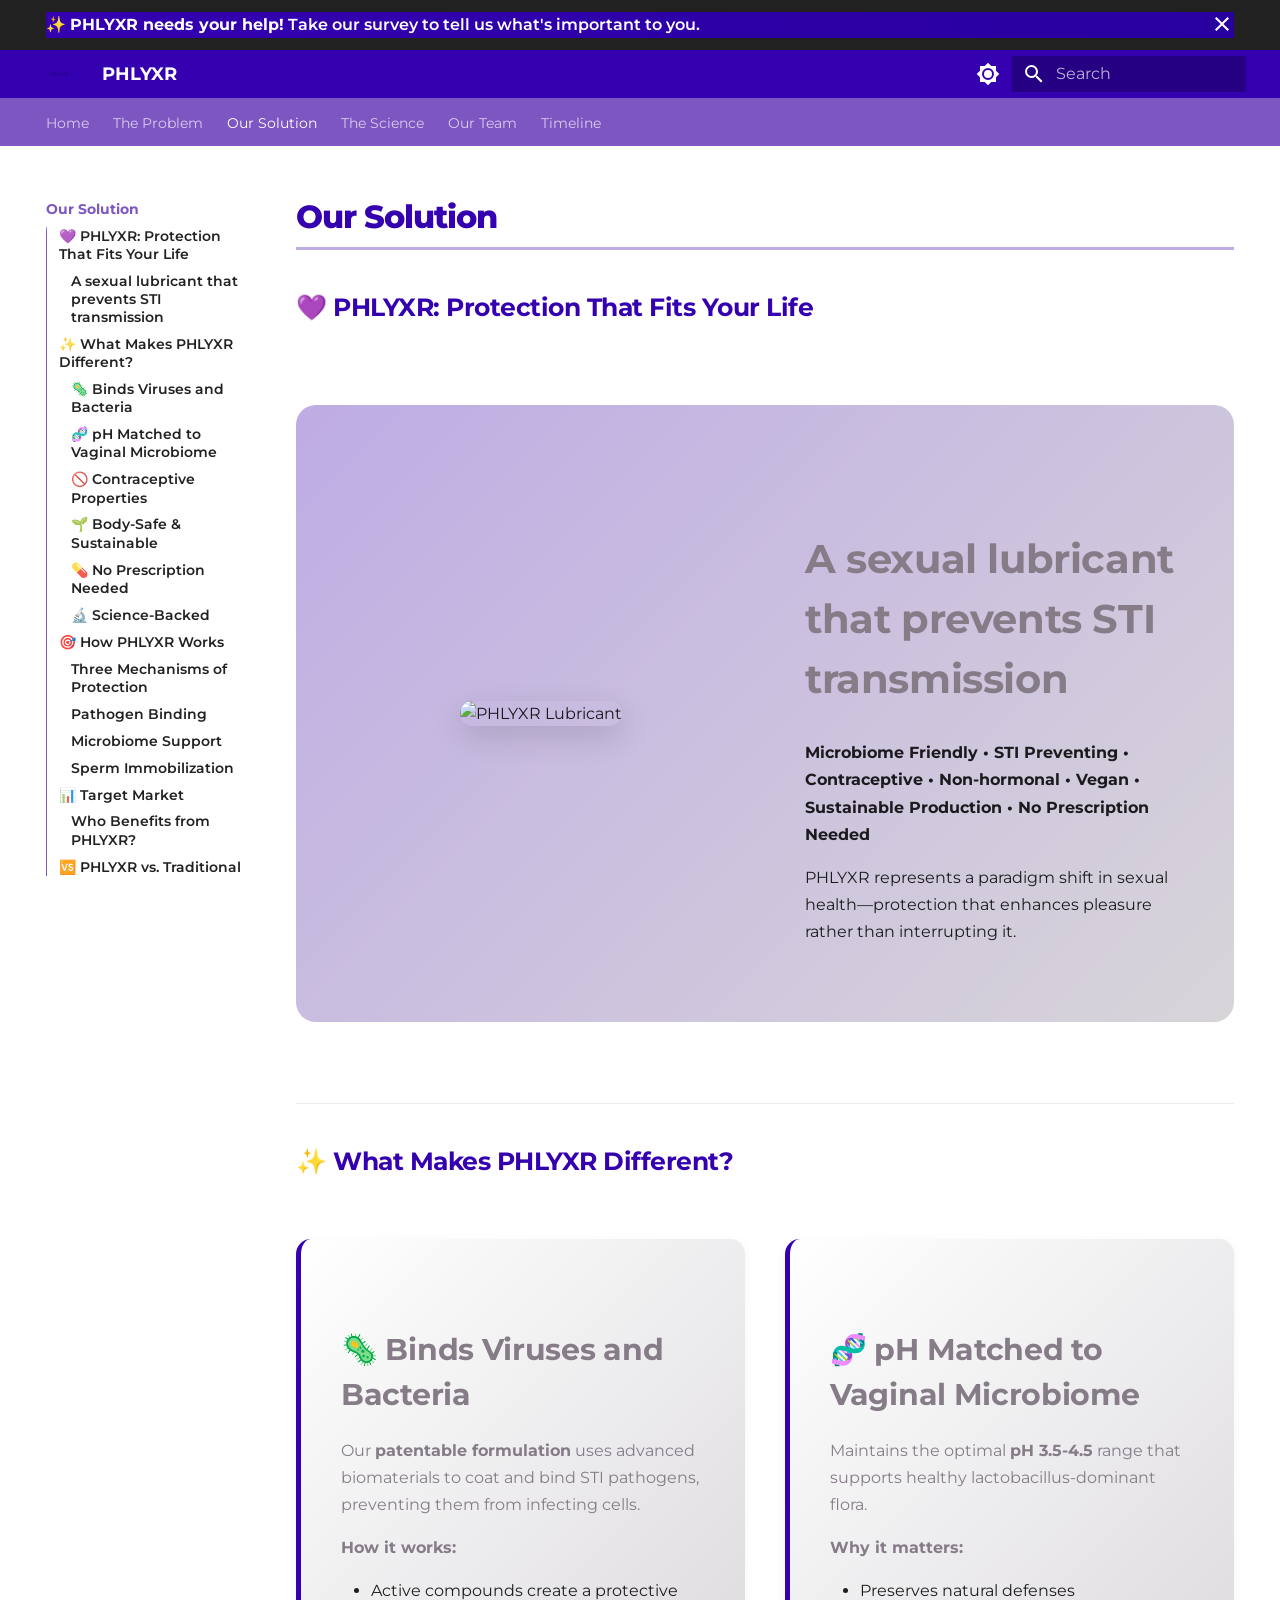
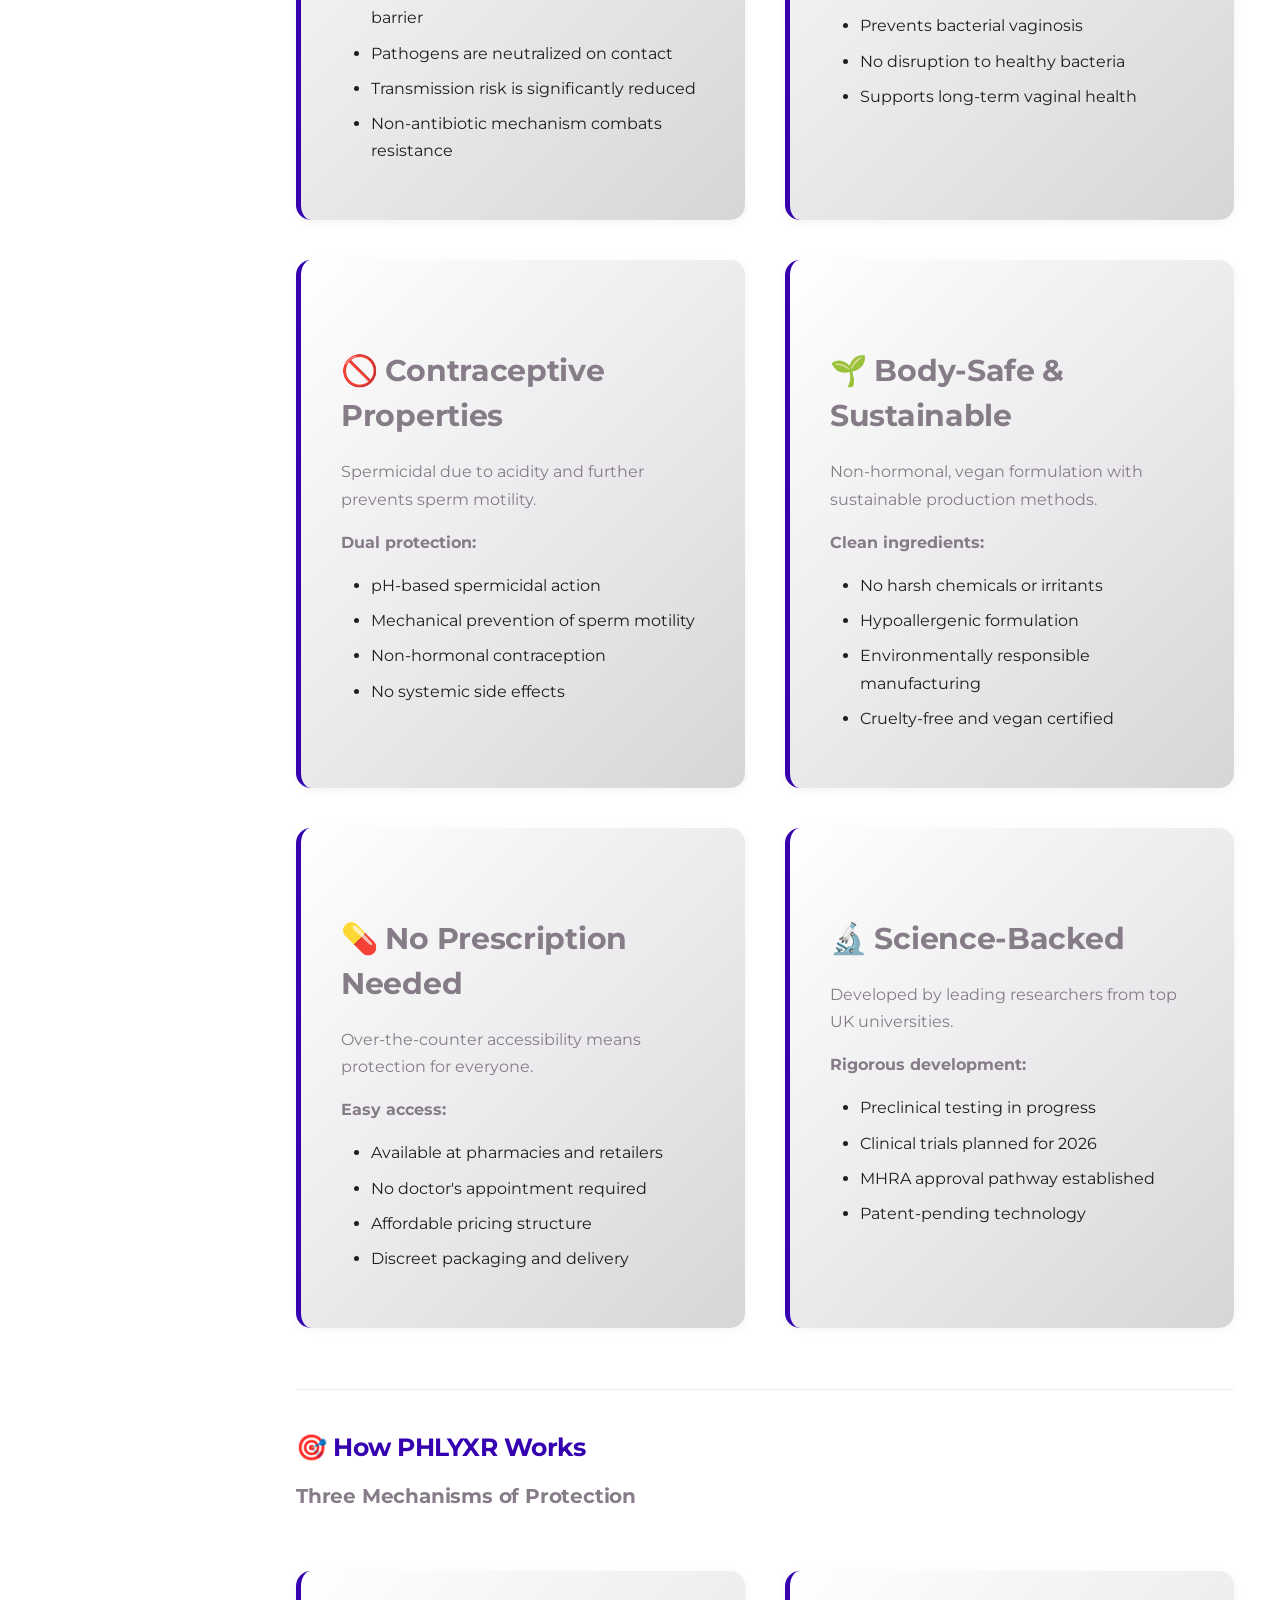
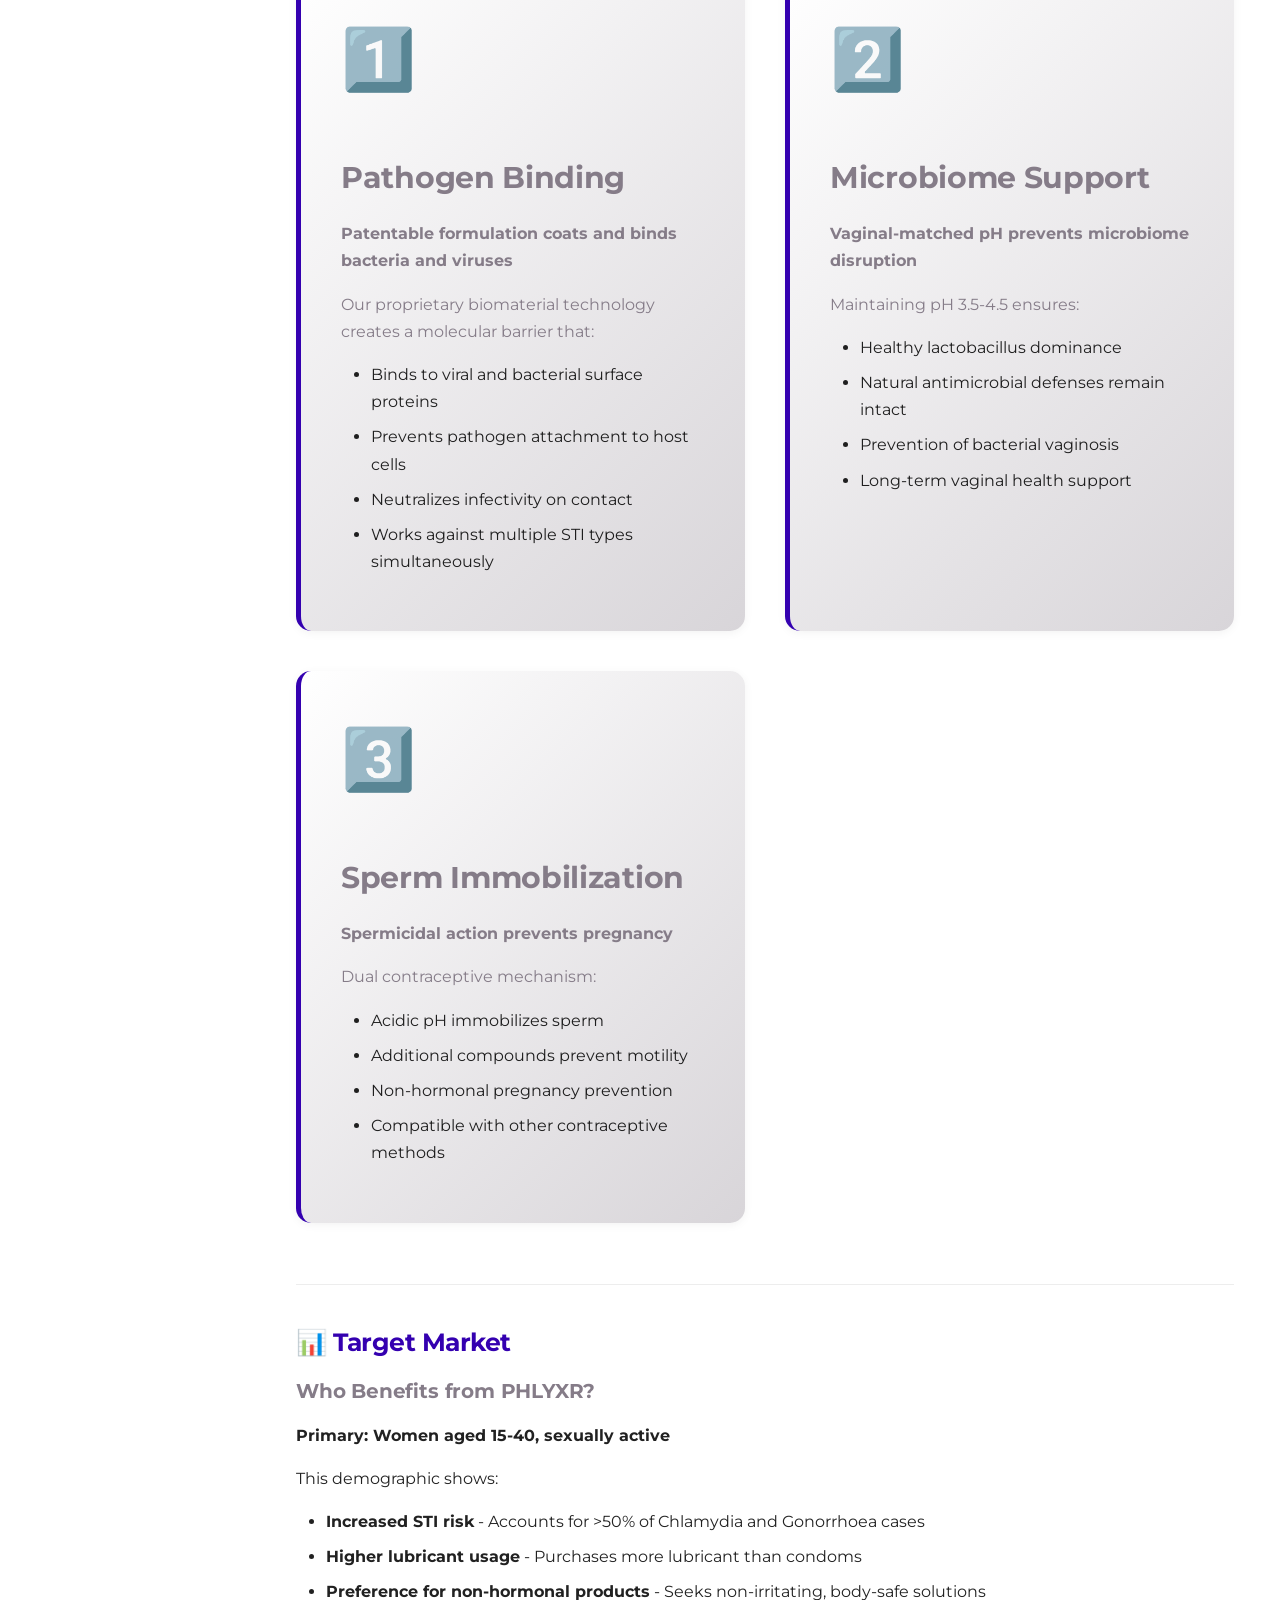
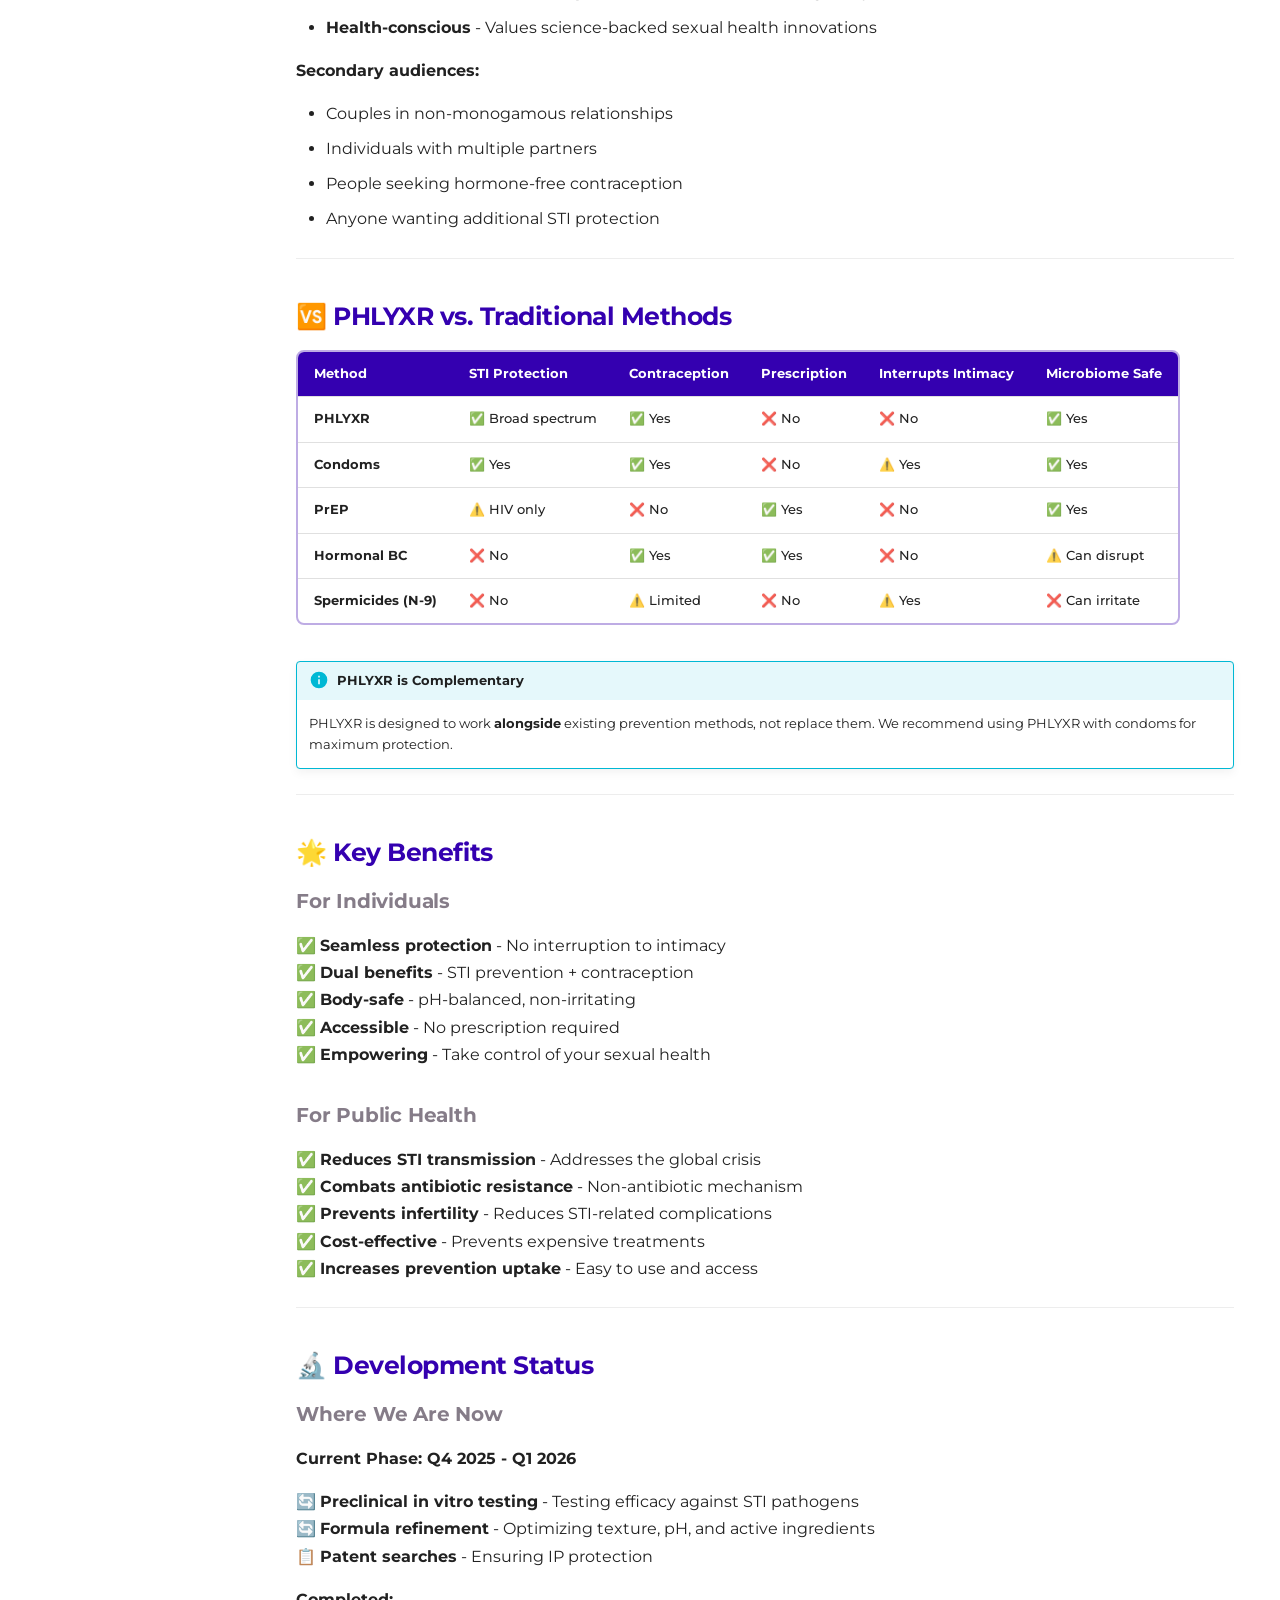
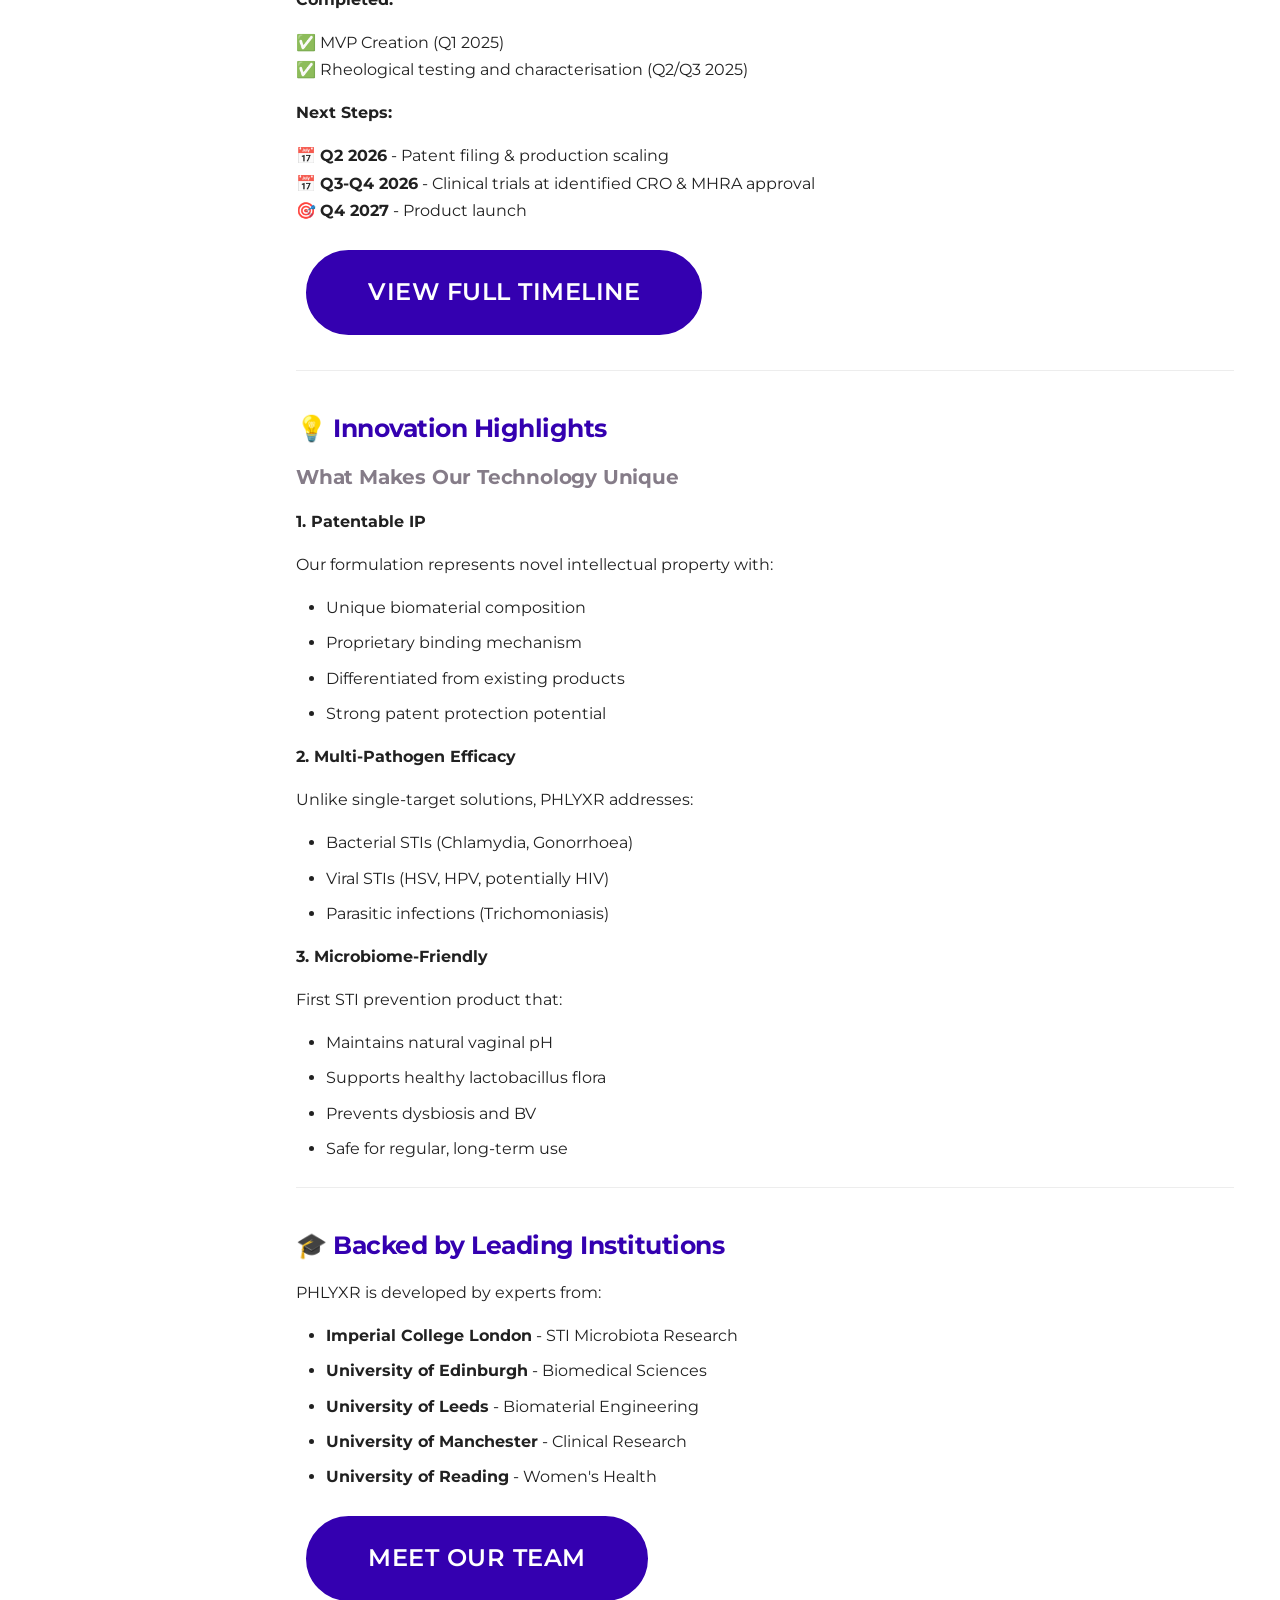
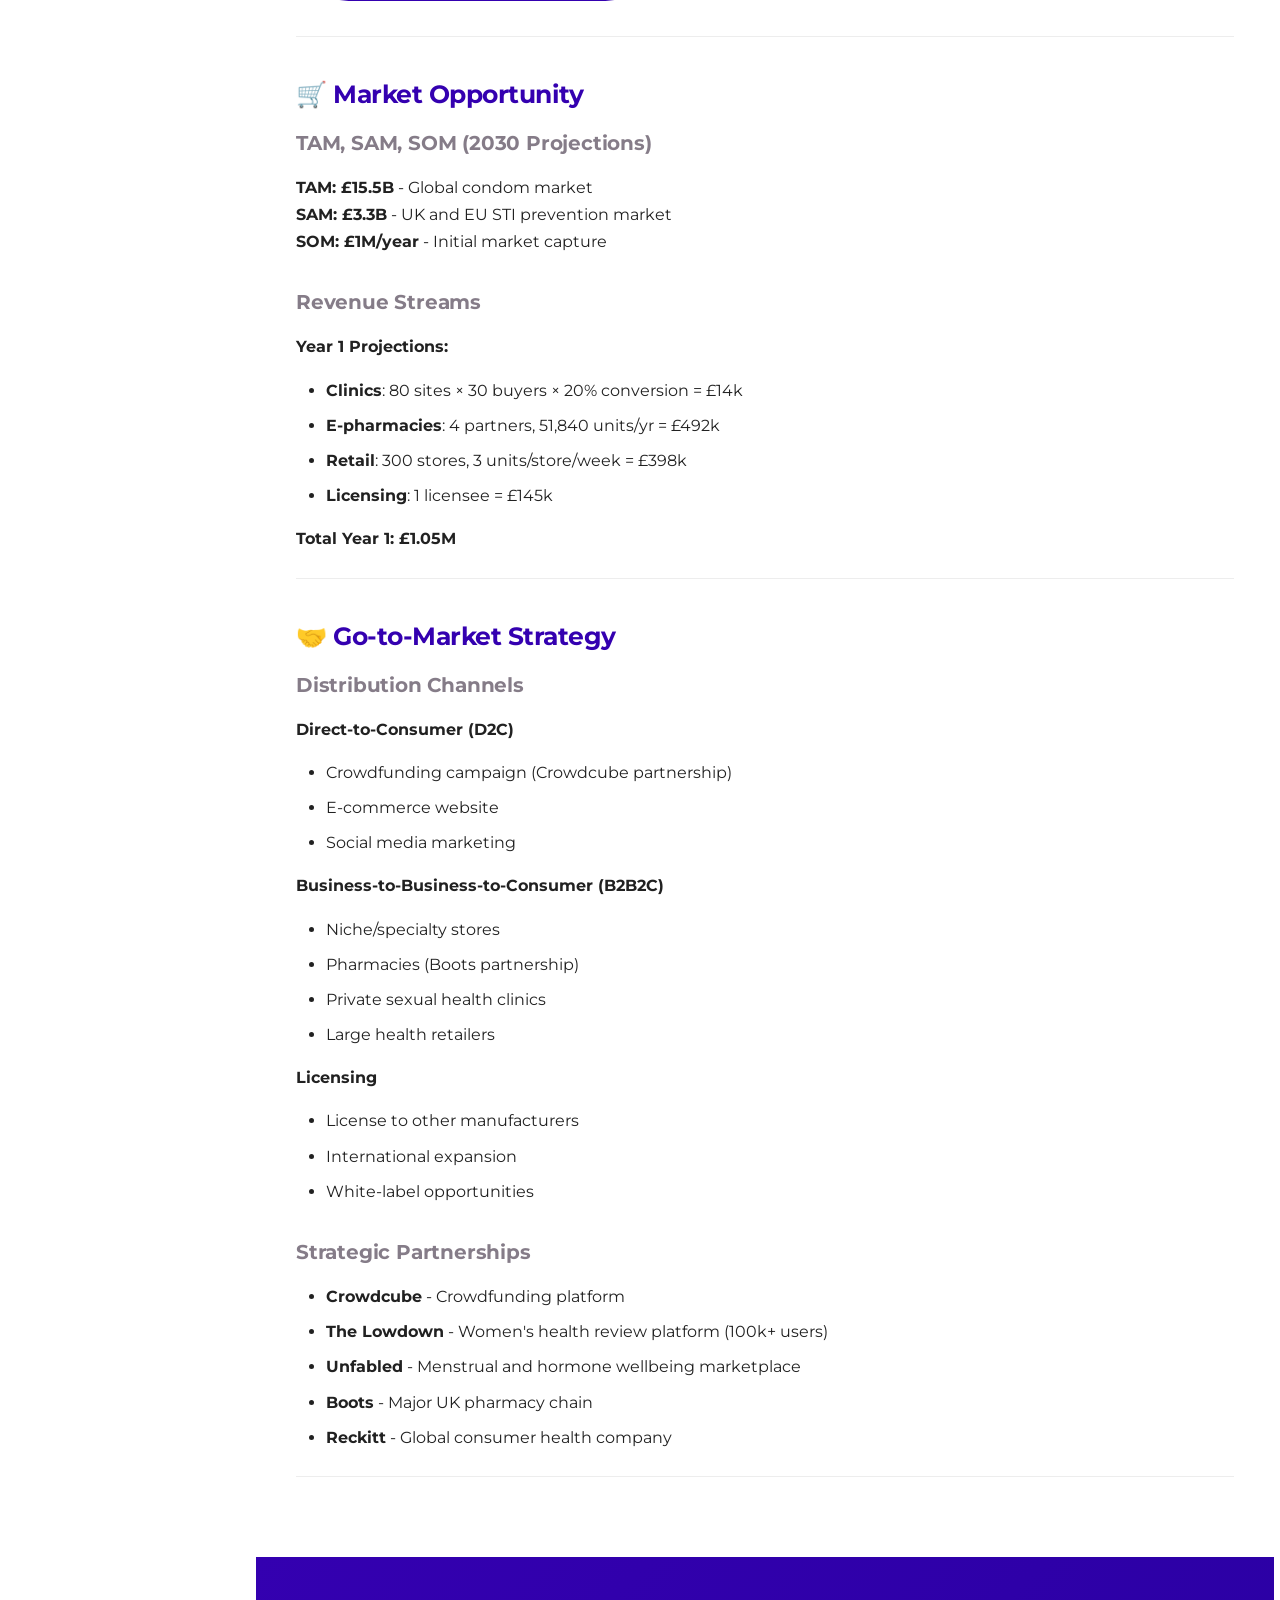
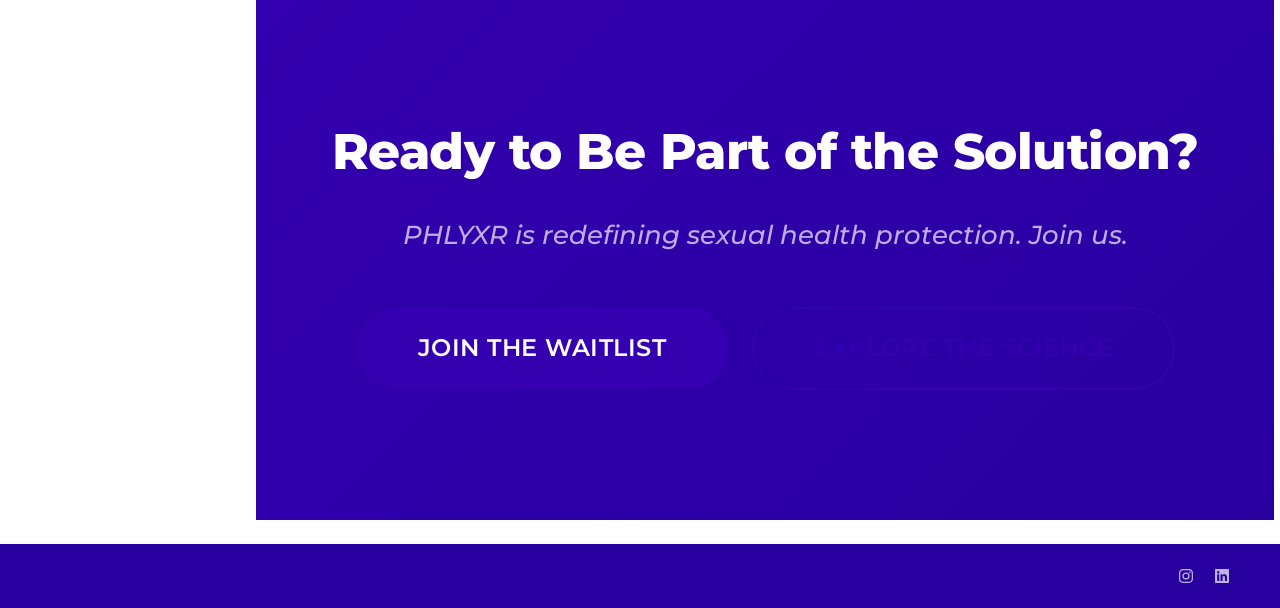
==== site/our-solution/index.html @ b997169e "cta button" ====
<!doctype html>
<html lang="en" class="no-js">
  <head>
    
      <meta charset="utf-8">
      <meta name="viewport" content="width=device-width,initial-scale=1">
      
        <meta name="description" content="A sexual lubricant that prevents STI transmission. Redefining protection so you can live in the moment.">
      
      
        <meta name="author" content="PHLYXR Team">
      
      
        <link rel="canonical" href="https://phlyxr.com/our-solution/">
      
      
        <link rel="prev" href="../the-problem/">
      
      
        <link rel="next" href="../science/">
      
      
        
      
      
      <link rel="icon" href="../assets/favicon.ico">
      <meta name="generator" content="mkdocs-1.6.1, mkdocs-material-9.7.1">
    
    
      
        <title>Our Solution - PHLYXR</title>
      
    
    
      <link rel="stylesheet" href="../assets/stylesheets/main.484c7ddc.min.css">
      
        
        <link rel="stylesheet" href="../assets/stylesheets/palette.ab4e12ef.min.css">
      
      


    
    
      
    
    
      
        
        
        <link rel="preconnect" href="https://fonts.gstatic.com" crossorigin>
        <link rel="stylesheet" href="https://fonts.googleapis.com/css?family=Montserrat:300,300i,400,400i,700,700i%7CRoboto+Mono:400,400i,700,700i&display=fallback">
        <style>:root{--md-text-font:"Montserrat";--md-code-font:"Roboto Mono"}</style>
      
    
    
      <link rel="stylesheet" href="../stylesheets/extra.css">
    
    <script>__md_scope=new URL("..",location),__md_hash=e=>[...e].reduce(((e,_)=>(e<<5)-e+_.charCodeAt(0)),0),__md_get=(e,_=localStorage,t=__md_scope)=>JSON.parse(_.getItem(t.pathname+"."+e)),__md_set=(e,_,t=localStorage,a=__md_scope)=>{try{t.setItem(a.pathname+"."+e,JSON.stringify(_))}catch(e){}}</script>
    
      

    
    
  </head>
  
  
    
    
      
    
    
    
    
    <body dir="ltr" data-md-color-scheme="default" data-md-color-primary="deep-purple" data-md-color-accent="deep-purple">
  
    
    <input class="md-toggle" data-md-toggle="drawer" type="checkbox" id="__drawer" autocomplete="off">
    <input class="md-toggle" data-md-toggle="search" type="checkbox" id="__search" autocomplete="off">
    <label class="md-overlay" for="__drawer"></label>
    <div data-md-component="skip">
      
        
        <a href="#our-solution" class="md-skip">
          Skip to content
        </a>
      
    </div>
    <div data-md-component="announce">
      
        <aside class="md-banner">
          <div class="md-banner__inner md-grid md-typeset">
            
              <button class="md-banner__button md-icon" aria-label="Don't show this again">
                
                <svg xmlns="http://www.w3.org/2000/svg" viewBox="0 0 24 24"><path d="M19 6.41 17.59 5 12 10.59 6.41 5 5 6.41 10.59 12 5 17.59 6.41 19 12 13.41 17.59 19 19 17.59 13.41 12z"/></svg>
              </button>
            
            
<style>.md-announce {
    background: linear-gradient(90deg, #3400B0 0%, #2800A0 100%);
    font-family: 'Montserrat', sans-serif;
  }
</style>
<div class="md-announce">
  <div class="md-announce__inner md-grid md-typeset">
    ✨ <strong>PHLYXR needs your help!</strong> Take our survey to tell us what's important to you.
  </div>
</div>

          </div>
          
            <script>var el=document.querySelector("[data-md-component=announce]");if(el){var content=el.querySelector(".md-typeset");__md_hash(content.innerHTML)===__md_get("__announce")&&(el.hidden=!0)}</script>
          
        </aside>
      
    </div>
    
    
      

<header class="md-header" data-md-component="header">
  <nav class="md-header__inner md-grid" aria-label="Header">
    <a href=".." title="PHLYXR" class="md-header__button md-logo" aria-label="PHLYXR" data-md-component="logo">
      
  <img src="../assets/logo.png" alt="logo">

    </a>
    <label class="md-header__button md-icon" for="__drawer">
      
      <svg xmlns="http://www.w3.org/2000/svg" viewBox="0 0 24 24"><path d="M3 6h18v2H3zm0 5h18v2H3zm0 5h18v2H3z"/></svg>
    </label>
    <div class="md-header__title" data-md-component="header-title">
      <div class="md-header__ellipsis">
        <div class="md-header__topic">
          <span class="md-ellipsis">
            PHLYXR
          </span>
        </div>
        <div class="md-header__topic" data-md-component="header-topic">
          <span class="md-ellipsis">
            
              Our Solution
            
          </span>
        </div>
      </div>
    </div>
    
      
        <form class="md-header__option" data-md-component="palette">
  
    
    
    
    <input class="md-option" data-md-color-media="" data-md-color-scheme="default" data-md-color-primary="deep-purple" data-md-color-accent="deep-purple"  aria-label="Switch to dark mode"  type="radio" name="__palette" id="__palette_0">
    
      <label class="md-header__button md-icon" title="Switch to dark mode" for="__palette_1" hidden>
        <svg xmlns="http://www.w3.org/2000/svg" viewBox="0 0 24 24"><path d="M12 8a4 4 0 0 0-4 4 4 4 0 0 0 4 4 4 4 0 0 0 4-4 4 4 0 0 0-4-4m0 10a6 6 0 0 1-6-6 6 6 0 0 1 6-6 6 6 0 0 1 6 6 6 6 0 0 1-6 6m8-9.31V4h-4.69L12 .69 8.69 4H4v4.69L.69 12 4 15.31V20h4.69L12 23.31 15.31 20H20v-4.69L23.31 12z"/></svg>
      </label>
    
  
    
    
    
    <input class="md-option" data-md-color-media="" data-md-color-scheme="slate" data-md-color-primary="deep-purple" data-md-color-accent="deep-purple"  aria-label="Switch to light mode"  type="radio" name="__palette" id="__palette_1">
    
      <label class="md-header__button md-icon" title="Switch to light mode" for="__palette_0" hidden>
        <svg xmlns="http://www.w3.org/2000/svg" viewBox="0 0 24 24"><path d="M12 18c-.89 0-1.74-.2-2.5-.55C11.56 16.5 13 14.42 13 12s-1.44-4.5-3.5-5.45C10.26 6.2 11.11 6 12 6a6 6 0 0 1 6 6 6 6 0 0 1-6 6m8-9.31V4h-4.69L12 .69 8.69 4H4v4.69L.69 12 4 15.31V20h4.69L12 23.31 15.31 20H20v-4.69L23.31 12z"/></svg>
      </label>
    
  
</form>
      
    
    
      <script>var palette=__md_get("__palette");if(palette&&palette.color){if("(prefers-color-scheme)"===palette.color.media){var media=matchMedia("(prefers-color-scheme: light)"),input=document.querySelector(media.matches?"[data-md-color-media='(prefers-color-scheme: light)']":"[data-md-color-media='(prefers-color-scheme: dark)']");palette.color.media=input.getAttribute("data-md-color-media"),palette.color.scheme=input.getAttribute("data-md-color-scheme"),palette.color.primary=input.getAttribute("data-md-color-primary"),palette.color.accent=input.getAttribute("data-md-color-accent")}for(var[key,value]of Object.entries(palette.color))document.body.setAttribute("data-md-color-"+key,value)}</script>
    
    
    
      
      
        <label class="md-header__button md-icon" for="__search">
          
          <svg xmlns="http://www.w3.org/2000/svg" viewBox="0 0 24 24"><path d="M9.5 3A6.5 6.5 0 0 1 16 9.5c0 1.61-.59 3.09-1.56 4.23l.27.27h.79l5 5-1.5 1.5-5-5v-.79l-.27-.27A6.52 6.52 0 0 1 9.5 16 6.5 6.5 0 0 1 3 9.5 6.5 6.5 0 0 1 9.5 3m0 2C7 5 5 7 5 9.5S7 14 9.5 14 14 12 14 9.5 12 5 9.5 5"/></svg>
        </label>
        <div class="md-search" data-md-component="search" role="dialog">
  <label class="md-search__overlay" for="__search"></label>
  <div class="md-search__inner" role="search">
    <form class="md-search__form" name="search">
      <input type="text" class="md-search__input" name="query" aria-label="Search" placeholder="Search" autocapitalize="off" autocorrect="off" autocomplete="off" spellcheck="false" data-md-component="search-query" required>
      <label class="md-search__icon md-icon" for="__search">
        
        <svg xmlns="http://www.w3.org/2000/svg" viewBox="0 0 24 24"><path d="M9.5 3A6.5 6.5 0 0 1 16 9.5c0 1.61-.59 3.09-1.56 4.23l.27.27h.79l5 5-1.5 1.5-5-5v-.79l-.27-.27A6.52 6.52 0 0 1 9.5 16 6.5 6.5 0 0 1 3 9.5 6.5 6.5 0 0 1 9.5 3m0 2C7 5 5 7 5 9.5S7 14 9.5 14 14 12 14 9.5 12 5 9.5 5"/></svg>
        
        <svg xmlns="http://www.w3.org/2000/svg" viewBox="0 0 24 24"><path d="M20 11v2H8l5.5 5.5-1.42 1.42L4.16 12l7.92-7.92L13.5 5.5 8 11z"/></svg>
      </label>
      <nav class="md-search__options" aria-label="Search">
        
        <button type="reset" class="md-search__icon md-icon" title="Clear" aria-label="Clear" tabindex="-1">
          
          <svg xmlns="http://www.w3.org/2000/svg" viewBox="0 0 24 24"><path d="M19 6.41 17.59 5 12 10.59 6.41 5 5 6.41 10.59 12 5 17.59 6.41 19 12 13.41 17.59 19 19 17.59 13.41 12z"/></svg>
        </button>
      </nav>
      
        <div class="md-search__suggest" data-md-component="search-suggest"></div>
      
    </form>
    <div class="md-search__output">
      <div class="md-search__scrollwrap" tabindex="0" data-md-scrollfix>
        <div class="md-search-result" data-md-component="search-result">
          <div class="md-search-result__meta">
            Initializing search
          </div>
          <ol class="md-search-result__list" role="presentation"></ol>
        </div>
      </div>
    </div>
  </div>
</div>
      
    
    
  </nav>
  
</header>
    
    <div class="md-container" data-md-component="container">
      
      
        
          
            
<nav class="md-tabs" aria-label="Tabs" data-md-component="tabs">
  <div class="md-grid">
    <ul class="md-tabs__list">
      
        
  
  
  
  
    <li class="md-tabs__item">
      <a href=".." class="md-tabs__link">
        
  
  
    
  
  Home

      </a>
    </li>
  

      
        
  
  
  
  
    <li class="md-tabs__item">
      <a href="../the-problem/" class="md-tabs__link">
        
  
  
    
  
  The Problem

      </a>
    </li>
  

      
        
  
  
  
    
  
  
    <li class="md-tabs__item md-tabs__item--active">
      <a href="./" class="md-tabs__link">
        
  
  
    
  
  Our Solution

      </a>
    </li>
  

      
        
  
  
  
  
    <li class="md-tabs__item">
      <a href="../science/" class="md-tabs__link">
        
  
  
    
  
  The Science

      </a>
    </li>
  

      
        
  
  
  
  
    <li class="md-tabs__item">
      <a href="../team/" class="md-tabs__link">
        
  
  
    
  
  Our Team

      </a>
    </li>
  

      
        
  
  
  
  
    <li class="md-tabs__item">
      <a href="../timeline/" class="md-tabs__link">
        
  
  
    
  
  Timeline

      </a>
    </li>
  

      
    </ul>
  </div>
</nav>
          
        
      
      <main class="md-main" data-md-component="main">
        <div class="md-main__inner md-grid">
          
            
              
              <div class="md-sidebar md-sidebar--primary" data-md-component="sidebar" data-md-type="navigation" >
                <div class="md-sidebar__scrollwrap">
                  <div class="md-sidebar__inner">
                    


  


  

<nav class="md-nav md-nav--primary md-nav--lifted md-nav--integrated" aria-label="Navigation" data-md-level="0">
  <label class="md-nav__title" for="__drawer">
    <a href=".." title="PHLYXR" class="md-nav__button md-logo" aria-label="PHLYXR" data-md-component="logo">
      
  <img src="../assets/logo.png" alt="logo">

    </a>
    PHLYXR
  </label>
  
  <ul class="md-nav__list" data-md-scrollfix>
    
      
      
  
  
  
  
    <li class="md-nav__item">
      <a href=".." class="md-nav__link">
        
  
  
  <span class="md-ellipsis">
    
  
    Home
  

    
  </span>
  
  

      </a>
    </li>
  

    
      
      
  
  
  
  
    <li class="md-nav__item">
      <a href="../the-problem/" class="md-nav__link">
        
  
  
  <span class="md-ellipsis">
    
  
    The Problem
  

    
  </span>
  
  

      </a>
    </li>
  

    
      
      
  
  
    
  
  
  
    <li class="md-nav__item md-nav__item--active">
      
      <input class="md-nav__toggle md-toggle" type="checkbox" id="__toc">
      
      
        
      
      
        <label class="md-nav__link md-nav__link--active" for="__toc">
          
  
  
  <span class="md-ellipsis">
    
  
    Our Solution
  

    
  </span>
  
  

          <span class="md-nav__icon md-icon"></span>
        </label>
      
      <a href="./" class="md-nav__link md-nav__link--active">
        
  
  
  <span class="md-ellipsis">
    
  
    Our Solution
  

    
  </span>
  
  

      </a>
      
        

<nav class="md-nav md-nav--secondary" aria-label="Table of contents">
  
  
  
    
  
  
    <label class="md-nav__title" for="__toc">
      <span class="md-nav__icon md-icon"></span>
      Table of contents
    </label>
    <ul class="md-nav__list" data-md-component="toc" data-md-scrollfix>
      
        <li class="md-nav__item">
  <a href="#phlyxr-protection-that-fits-your-life" class="md-nav__link">
    <span class="md-ellipsis">
      
        💜 PHLYXR: Protection That Fits Your Life
      
    </span>
  </a>
  
    <nav class="md-nav" aria-label="💜 PHLYXR: Protection That Fits Your Life">
      <ul class="md-nav__list">
        
          <li class="md-nav__item">
  <a href="#a-sexual-lubricant-that-prevents-sti-transmission" class="md-nav__link">
    <span class="md-ellipsis">
      
        A sexual lubricant that prevents STI transmission
      
    </span>
  </a>
  
</li>
        
      </ul>
    </nav>
  
</li>
      
        <li class="md-nav__item">
  <a href="#what-makes-phlyxr-different" class="md-nav__link">
    <span class="md-ellipsis">
      
        ✨ What Makes PHLYXR Different?
      
    </span>
  </a>
  
    <nav class="md-nav" aria-label="✨ What Makes PHLYXR Different?">
      <ul class="md-nav__list">
        
          <li class="md-nav__item">
  <a href="#binds-viruses-and-bacteria" class="md-nav__link">
    <span class="md-ellipsis">
      
        🦠 Binds Viruses and Bacteria
      
    </span>
  </a>
  
</li>
        
          <li class="md-nav__item">
  <a href="#ph-matched-to-vaginal-microbiome" class="md-nav__link">
    <span class="md-ellipsis">
      
        🧬 pH Matched to Vaginal Microbiome
      
    </span>
  </a>
  
</li>
        
          <li class="md-nav__item">
  <a href="#contraceptive-properties" class="md-nav__link">
    <span class="md-ellipsis">
      
        🚫 Contraceptive Properties
      
    </span>
  </a>
  
</li>
        
          <li class="md-nav__item">
  <a href="#body-safe-sustainable" class="md-nav__link">
    <span class="md-ellipsis">
      
        🌱 Body-Safe &amp; Sustainable
      
    </span>
  </a>
  
</li>
        
          <li class="md-nav__item">
  <a href="#no-prescription-needed" class="md-nav__link">
    <span class="md-ellipsis">
      
        💊 No Prescription Needed
      
    </span>
  </a>
  
</li>
        
          <li class="md-nav__item">
  <a href="#science-backed" class="md-nav__link">
    <span class="md-ellipsis">
      
        🔬 Science-Backed
      
    </span>
  </a>
  
</li>
        
      </ul>
    </nav>
  
</li>
      
        <li class="md-nav__item">
  <a href="#how-phlyxr-works" class="md-nav__link">
    <span class="md-ellipsis">
      
        🎯 How PHLYXR Works
      
    </span>
  </a>
  
    <nav class="md-nav" aria-label="🎯 How PHLYXR Works">
      <ul class="md-nav__list">
        
          <li class="md-nav__item">
  <a href="#three-mechanisms-of-protection" class="md-nav__link">
    <span class="md-ellipsis">
      
        Three Mechanisms of Protection
      
    </span>
  </a>
  
</li>
        
          <li class="md-nav__item">
  <a href="#pathogen-binding" class="md-nav__link">
    <span class="md-ellipsis">
      
        Pathogen Binding
      
    </span>
  </a>
  
</li>
        
          <li class="md-nav__item">
  <a href="#microbiome-support" class="md-nav__link">
    <span class="md-ellipsis">
      
        Microbiome Support
      
    </span>
  </a>
  
</li>
        
          <li class="md-nav__item">
  <a href="#sperm-immobilization" class="md-nav__link">
    <span class="md-ellipsis">
      
        Sperm Immobilization
      
    </span>
  </a>
  
</li>
        
      </ul>
    </nav>
  
</li>
      
        <li class="md-nav__item">
  <a href="#target-market" class="md-nav__link">
    <span class="md-ellipsis">
      
        📊 Target Market
      
    </span>
  </a>
  
    <nav class="md-nav" aria-label="📊 Target Market">
      <ul class="md-nav__list">
        
          <li class="md-nav__item">
  <a href="#who-benefits-from-phlyxr" class="md-nav__link">
    <span class="md-ellipsis">
      
        Who Benefits from PHLYXR?
      
    </span>
  </a>
  
</li>
        
      </ul>
    </nav>
  
</li>
      
        <li class="md-nav__item">
  <a href="#phlyxr-vs-traditional-methods" class="md-nav__link">
    <span class="md-ellipsis">
      
        🆚 PHLYXR vs. Traditional Methods
      
    </span>
  </a>
  
</li>
      
        <li class="md-nav__item">
  <a href="#key-benefits" class="md-nav__link">
    <span class="md-ellipsis">
      
        🌟 Key Benefits
      
    </span>
  </a>
  
    <nav class="md-nav" aria-label="🌟 Key Benefits">
      <ul class="md-nav__list">
        
          <li class="md-nav__item">
  <a href="#for-individuals" class="md-nav__link">
    <span class="md-ellipsis">
      
        For Individuals
      
    </span>
  </a>
  
</li>
        
          <li class="md-nav__item">
  <a href="#for-public-health" class="md-nav__link">
    <span class="md-ellipsis">
      
        For Public Health
      
    </span>
  </a>
  
</li>
        
      </ul>
    </nav>
  
</li>
      
        <li class="md-nav__item">
  <a href="#development-status" class="md-nav__link">
    <span class="md-ellipsis">
      
        🔬 Development Status
      
    </span>
  </a>
  
    <nav class="md-nav" aria-label="🔬 Development Status">
      <ul class="md-nav__list">
        
          <li class="md-nav__item">
  <a href="#where-we-are-now" class="md-nav__link">
    <span class="md-ellipsis">
      
        Where We Are Now
      
    </span>
  </a>
  
</li>
        
      </ul>
    </nav>
  
</li>
      
        <li class="md-nav__item">
  <a href="#innovation-highlights" class="md-nav__link">
    <span class="md-ellipsis">
      
        💡 Innovation Highlights
      
    </span>
  </a>
  
    <nav class="md-nav" aria-label="💡 Innovation Highlights">
      <ul class="md-nav__list">
        
          <li class="md-nav__item">
  <a href="#what-makes-our-technology-unique" class="md-nav__link">
    <span class="md-ellipsis">
      
        What Makes Our Technology Unique
      
    </span>
  </a>
  
</li>
        
      </ul>
    </nav>
  
</li>
      
        <li class="md-nav__item">
  <a href="#backed-by-leading-institutions" class="md-nav__link">
    <span class="md-ellipsis">
      
        🎓 Backed by Leading Institutions
      
    </span>
  </a>
  
</li>
      
        <li class="md-nav__item">
  <a href="#market-opportunity" class="md-nav__link">
    <span class="md-ellipsis">
      
        🛒 Market Opportunity
      
    </span>
  </a>
  
    <nav class="md-nav" aria-label="🛒 Market Opportunity">
      <ul class="md-nav__list">
        
          <li class="md-nav__item">
  <a href="#tam-sam-som-2030-projections" class="md-nav__link">
    <span class="md-ellipsis">
      
        TAM, SAM, SOM (2030 Projections)
      
    </span>
  </a>
  
</li>
        
          <li class="md-nav__item">
  <a href="#revenue-streams" class="md-nav__link">
    <span class="md-ellipsis">
      
        Revenue Streams
      
    </span>
  </a>
  
</li>
        
      </ul>
    </nav>
  
</li>
      
        <li class="md-nav__item">
  <a href="#go-to-market-strategy" class="md-nav__link">
    <span class="md-ellipsis">
      
        🤝 Go-to-Market Strategy
      
    </span>
  </a>
  
    <nav class="md-nav" aria-label="🤝 Go-to-Market Strategy">
      <ul class="md-nav__list">
        
          <li class="md-nav__item">
  <a href="#distribution-channels" class="md-nav__link">
    <span class="md-ellipsis">
      
        Distribution Channels
      
    </span>
  </a>
  
</li>
        
          <li class="md-nav__item">
  <a href="#strategic-partnerships" class="md-nav__link">
    <span class="md-ellipsis">
      
        Strategic Partnerships
      
    </span>
  </a>
  
</li>
        
      </ul>
    </nav>
  
</li>
      
        <li class="md-nav__item">
  <a href="#ready-to-be-part-of-the-solution" class="md-nav__link">
    <span class="md-ellipsis">
      
        Ready to Be Part of the Solution?
      
    </span>
  </a>
  
</li>
      
    </ul>
  
</nav>
      
    </li>
  

    
      
      
  
  
  
  
    <li class="md-nav__item">
      <a href="../science/" class="md-nav__link">
        
  
  
  <span class="md-ellipsis">
    
  
    The Science
  

    
  </span>
  
  

      </a>
    </li>
  

    
      
      
  
  
  
  
    <li class="md-nav__item">
      <a href="../team/" class="md-nav__link">
        
  
  
  <span class="md-ellipsis">
    
  
    Our Team
  

    
  </span>
  
  

      </a>
    </li>
  

    
      
      
  
  
  
  
    <li class="md-nav__item">
      <a href="../timeline/" class="md-nav__link">
        
  
  
  <span class="md-ellipsis">
    
  
    Timeline
  

    
  </span>
  
  

      </a>
    </li>
  

    
  </ul>
</nav>
                  </div>
                </div>
              </div>
            
            
          
          
            <div class="md-content" data-md-component="content">
              
              <article class="md-content__inner md-typeset">
                
                  



<h1 id="our-solution">Our Solution</h1>
<h2 id="phlyxr-protection-that-fits-your-life">💜 PHLYXR: Protection That Fits Your Life</h2>
<div class="product-showcase">
<div class="product-image">
<img src="assets/mockup-1.png" alt="PHLYXR Lubricant" class="mockup-image">
</div>
<div class="product-features">
<h3 id="a-sexual-lubricant-that-prevents-sti-transmission"><strong>A sexual lubricant that prevents STI transmission</strong></h3>
<p><strong>Microbiome Friendly • STI Preventing • Contraceptive • Non-hormonal • Vegan • Sustainable Production • No Prescription Needed</strong></p>
<p>PHLYXR represents a paradigm shift in sexual health—protection that enhances pleasure rather than interrupting it.</p>
</div>
</div>
<hr />
<h2 id="what-makes-phlyxr-different">✨ What Makes PHLYXR Different?</h2>
<div class="feature-grid">
<div class="feature-card">
<h3 id="binds-viruses-and-bacteria">🦠 <strong>Binds Viruses and Bacteria</strong></h3>
<p>Our <strong>patentable formulation</strong> uses advanced biomaterials to coat and bind STI pathogens, preventing them from infecting cells.</p>
<p><strong>How it works:</strong></p>
<ul>
<li>Active compounds create a protective barrier</li>
<li>Pathogens are neutralized on contact</li>
<li>Transmission risk is significantly reduced</li>
<li>Non-antibiotic mechanism combats resistance</li>
</ul>
</div>
<div class="feature-card">
<h3 id="ph-matched-to-vaginal-microbiome">🧬 <strong>pH Matched to Vaginal Microbiome</strong></h3>
<p>Maintains the optimal <strong>pH 3.5-4.5</strong> range that supports healthy lactobacillus-dominant flora.</p>
<p><strong>Why it matters:</strong></p>
<ul>
<li>Preserves natural defenses</li>
<li>Prevents bacterial vaginosis</li>
<li>No disruption to healthy bacteria</li>
<li>Supports long-term vaginal health</li>
</ul>
</div>
<div class="feature-card">
<h3 id="contraceptive-properties">🚫 <strong>Contraceptive Properties</strong></h3>
<p>Spermicidal due to acidity and further prevents sperm motility.</p>
<p><strong>Dual protection:</strong></p>
<ul>
<li>pH-based spermicidal action</li>
<li>Mechanical prevention of sperm motility</li>
<li>Non-hormonal contraception</li>
<li>No systemic side effects</li>
</ul>
</div>
<div class="feature-card">
<h3 id="body-safe-sustainable">🌱 <strong>Body-Safe &amp; Sustainable</strong></h3>
<p>Non-hormonal, vegan formulation with sustainable production methods.</p>
<p><strong>Clean ingredients:</strong></p>
<ul>
<li>No harsh chemicals or irritants</li>
<li>Hypoallergenic formulation</li>
<li>Environmentally responsible manufacturing</li>
<li>Cruelty-free and vegan certified</li>
</ul>
</div>
<div class="feature-card">
<h3 id="no-prescription-needed">💊 <strong>No Prescription Needed</strong></h3>
<p>Over-the-counter accessibility means protection for everyone.</p>
<p><strong>Easy access:</strong></p>
<ul>
<li>Available at pharmacies and retailers</li>
<li>No doctor's appointment required</li>
<li>Affordable pricing structure</li>
<li>Discreet packaging and delivery</li>
</ul>
</div>
<div class="feature-card">
<h3 id="science-backed">🔬 <strong>Science-Backed</strong></h3>
<p>Developed by leading researchers from top UK universities.</p>
<p><strong>Rigorous development:</strong></p>
<ul>
<li>Preclinical testing in progress</li>
<li>Clinical trials planned for 2026</li>
<li>MHRA approval pathway established</li>
<li>Patent-pending technology</li>
</ul>
</div>
</div>
<hr />
<h2 id="how-phlyxr-works">🎯 How PHLYXR Works</h2>
<h3 id="three-mechanisms-of-protection"><strong>Three Mechanisms of Protection</strong></h3>
<div class="feature-grid">
<div class="feature-card">
<div class="feature-icon">1️⃣</div>
<h3 id="pathogen-binding"><strong>Pathogen Binding</strong></h3>
<p><strong>Patentable formulation coats and binds bacteria and viruses</strong></p>
<p>Our proprietary biomaterial technology creates a molecular barrier that:</p>
<ul>
<li>Binds to viral and bacterial surface proteins</li>
<li>Prevents pathogen attachment to host cells</li>
<li>Neutralizes infectivity on contact</li>
<li>Works against multiple STI types simultaneously</li>
</ul>
</div>
<div class="feature-card">
<div class="feature-icon">2️⃣</div>
<h3 id="microbiome-support"><strong>Microbiome Support</strong></h3>
<p><strong>Vaginal-matched pH prevents microbiome disruption</strong></p>
<p>Maintaining pH 3.5-4.5 ensures:</p>
<ul>
<li>Healthy lactobacillus dominance</li>
<li>Natural antimicrobial defenses remain intact</li>
<li>Prevention of bacterial vaginosis</li>
<li>Long-term vaginal health support</li>
</ul>
</div>
<div class="feature-card">
<div class="feature-icon">3️⃣</div>
<h3 id="sperm-immobilization"><strong>Sperm Immobilization</strong></h3>
<p><strong>Spermicidal action prevents pregnancy</strong></p>
<p>Dual contraceptive mechanism:</p>
<ul>
<li>Acidic pH immobilizes sperm</li>
<li>Additional compounds prevent motility</li>
<li>Non-hormonal pregnancy prevention</li>
<li>Compatible with other contraceptive methods</li>
</ul>
</div>
</div>
<hr />
<h2 id="target-market">📊 Target Market</h2>
<h3 id="who-benefits-from-phlyxr"><strong>Who Benefits from PHLYXR?</strong></h3>
<p><strong>Primary: Women aged 15-40, sexually active</strong></p>
<p>This demographic shows:</p>
<ul>
<li><strong>Increased STI risk</strong> - Accounts for &gt;50% of Chlamydia and Gonorrhoea cases</li>
<li><strong>Higher lubricant usage</strong> - Purchases more lubricant than condoms</li>
<li><strong>Preference for non-hormonal products</strong> - Seeks non-irritating, body-safe solutions</li>
<li><strong>Health-conscious</strong> - Values science-backed sexual health innovations</li>
</ul>
<p><strong>Secondary audiences:</strong></p>
<ul>
<li>Couples in non-monogamous relationships</li>
<li>Individuals with multiple partners</li>
<li>People seeking hormone-free contraception</li>
<li>Anyone wanting additional STI protection</li>
</ul>
<hr />
<h2 id="phlyxr-vs-traditional-methods">🆚 PHLYXR vs. Traditional Methods</h2>
<table>
<thead>
<tr>
<th><strong>Method</strong></th>
<th><strong>STI Protection</strong></th>
<th><strong>Contraception</strong></th>
<th><strong>Prescription</strong></th>
<th><strong>Interrupts Intimacy</strong></th>
<th><strong>Microbiome Safe</strong></th>
</tr>
</thead>
<tbody>
<tr>
<td><strong>PHLYXR</strong></td>
<td>✅ Broad spectrum</td>
<td>✅ Yes</td>
<td>❌ No</td>
<td>❌ No</td>
<td>✅ Yes</td>
</tr>
<tr>
<td><strong>Condoms</strong></td>
<td>✅ Yes</td>
<td>✅ Yes</td>
<td>❌ No</td>
<td>⚠️ Yes</td>
<td>✅ Yes</td>
</tr>
<tr>
<td><strong>PrEP</strong></td>
<td>⚠️ HIV only</td>
<td>❌ No</td>
<td>✅ Yes</td>
<td>❌ No</td>
<td>✅ Yes</td>
</tr>
<tr>
<td><strong>Hormonal BC</strong></td>
<td>❌ No</td>
<td>✅ Yes</td>
<td>✅ Yes</td>
<td>❌ No</td>
<td>⚠️ Can disrupt</td>
</tr>
<tr>
<td><strong>Spermicides (N-9)</strong></td>
<td>❌ No</td>
<td>⚠️ Limited</td>
<td>❌ No</td>
<td>⚠️ Yes</td>
<td>❌ Can irritate</td>
</tr>
</tbody>
</table>
<div class="admonition info">
<p class="admonition-title">PHLYXR is Complementary</p>
<p>PHLYXR is designed to work <strong>alongside</strong> existing prevention methods, not replace them. We recommend using PHLYXR with condoms for maximum protection.</p>
</div>
<hr />
<h2 id="key-benefits">🌟 Key Benefits</h2>
<h3 id="for-individuals"><strong>For Individuals</strong></h3>
<p>✅ <strong>Seamless protection</strong> - No interruption to intimacy<br />
✅ <strong>Dual benefits</strong> - STI prevention + contraception<br />
✅ <strong>Body-safe</strong> - pH-balanced, non-irritating<br />
✅ <strong>Accessible</strong> - No prescription required<br />
✅ <strong>Empowering</strong> - Take control of your sexual health</p>
<h3 id="for-public-health"><strong>For Public Health</strong></h3>
<p>✅ <strong>Reduces STI transmission</strong> - Addresses the global crisis<br />
✅ <strong>Combats antibiotic resistance</strong> - Non-antibiotic mechanism<br />
✅ <strong>Prevents infertility</strong> - Reduces STI-related complications<br />
✅ <strong>Cost-effective</strong> - Prevents expensive treatments<br />
✅ <strong>Increases prevention uptake</strong> - Easy to use and access</p>
<hr />
<h2 id="development-status">🔬 Development Status</h2>
<h3 id="where-we-are-now"><strong>Where We Are Now</strong></h3>
<p><strong>Current Phase: Q4 2025 - Q1 2026</strong></p>
<p>🔄 <strong>Preclinical in vitro testing</strong> - Testing efficacy against STI pathogens<br />
🔄 <strong>Formula refinement</strong> - Optimizing texture, pH, and active ingredients<br />
📋 <strong>Patent searches</strong> - Ensuring IP protection</p>
<p><strong>Completed:</strong></p>
<p>✅ MVP Creation (Q1 2025)<br />
✅ Rheological testing and characterisation (Q2/Q3 2025)</p>
<p><strong>Next Steps:</strong></p>
<p>📅 <strong>Q2 2026</strong> - Patent filing &amp; production scaling<br />
📅 <strong>Q3-Q4 2026</strong> - Clinical trials at identified CRO &amp; MHRA approval<br />
🎯 <strong>Q4 2027</strong> - Product launch</p>
<p><a class="cta-button" href="../timeline/">View Full Timeline</a></p>
<hr />
<h2 id="innovation-highlights">💡 Innovation Highlights</h2>
<h3 id="what-makes-our-technology-unique"><strong>What Makes Our Technology Unique</strong></h3>
<p><strong>1. Patentable IP</strong></p>
<p>Our formulation represents novel intellectual property with:</p>
<ul>
<li>Unique biomaterial composition</li>
<li>Proprietary binding mechanism</li>
<li>Differentiated from existing products</li>
<li>Strong patent protection potential</li>
</ul>
<p><strong>2. Multi-Pathogen Efficacy</strong></p>
<p>Unlike single-target solutions, PHLYXR addresses:</p>
<ul>
<li>Bacterial STIs (Chlamydia, Gonorrhoea)</li>
<li>Viral STIs (HSV, HPV, potentially HIV)</li>
<li>Parasitic infections (Trichomoniasis)</li>
</ul>
<p><strong>3. Microbiome-Friendly</strong></p>
<p>First STI prevention product that:</p>
<ul>
<li>Maintains natural vaginal pH</li>
<li>Supports healthy lactobacillus flora</li>
<li>Prevents dysbiosis and BV</li>
<li>Safe for regular, long-term use</li>
</ul>
<hr />
<h2 id="backed-by-leading-institutions">🎓 Backed by Leading Institutions</h2>
<p>PHLYXR is developed by experts from:</p>
<ul>
<li><strong>Imperial College London</strong> - STI Microbiota Research</li>
<li><strong>University of Edinburgh</strong> - Biomedical Sciences</li>
<li><strong>University of Leeds</strong> - Biomaterial Engineering</li>
<li><strong>University of Manchester</strong> - Clinical Research</li>
<li><strong>University of Reading</strong> - Women's Health</li>
</ul>
<p><a class="cta-button" href="../team/">Meet Our Team</a></p>
<hr />
<h2 id="market-opportunity">🛒 Market Opportunity</h2>
<h3 id="tam-sam-som-2030-projections"><strong>TAM, SAM, SOM (2030 Projections)</strong></h3>
<p><strong>TAM: £15.5B</strong> - Global condom market<br />
<strong>SAM: £3.3B</strong> - UK and EU STI prevention market<br />
<strong>SOM: £1M/year</strong> - Initial market capture</p>
<h3 id="revenue-streams"><strong>Revenue Streams</strong></h3>
<p><strong>Year 1 Projections:</strong></p>
<ul>
<li><strong>Clinics</strong>: 80 sites × 30 buyers × 20% conversion = £14k</li>
<li><strong>E-pharmacies</strong>: 4 partners, 51,840 units/yr = £492k</li>
<li><strong>Retail</strong>: 300 stores, 3 units/store/week = £398k</li>
<li><strong>Licensing</strong>: 1 licensee = £145k</li>
</ul>
<p><strong>Total Year 1: £1.05M</strong></p>
<hr />
<h2 id="go-to-market-strategy">🤝 Go-to-Market Strategy</h2>
<h3 id="distribution-channels"><strong>Distribution Channels</strong></h3>
<p><strong>Direct-to-Consumer (D2C)</strong></p>
<ul>
<li>Crowdfunding campaign (Crowdcube partnership)</li>
<li>E-commerce website</li>
<li>Social media marketing</li>
</ul>
<p><strong>Business-to-Business-to-Consumer (B2B2C)</strong></p>
<ul>
<li>Niche/specialty stores</li>
<li>Pharmacies (Boots partnership)</li>
<li>Private sexual health clinics</li>
<li>Large health retailers</li>
</ul>
<p><strong>Licensing</strong></p>
<ul>
<li>License to other manufacturers</li>
<li>International expansion</li>
<li>White-label opportunities</li>
</ul>
<h3 id="strategic-partnerships"><strong>Strategic Partnerships</strong></h3>
<ul>
<li><strong>Crowdcube</strong> - Crowdfunding platform</li>
<li><strong>The Lowdown</strong> - Women's health review platform (100k+ users)</li>
<li><strong>Unfabled</strong> - Menstrual and hormone wellbeing marketplace</li>
<li><strong>Boots</strong> - Major UK pharmacy chain</li>
<li><strong>Reckitt</strong> - Global consumer health company</li>
</ul>
<hr />
<div class="footer-cta">
<h2 id="ready-to-be-part-of-the-solution">Ready to Be Part of the Solution?</h2>
<p>PHLYXR is redefining sexual health protection. Join us.</p>
<div style="text-align: center; margin: 2rem 0;">
<a href="../index.md#waitlist" class="cta-button">Join the Waitlist</a>
<a href="science.md" class="cta-button secondary">Explore the Science</a>
</div>
</div>












                
              </article>
            </div>
          
          
<script>var target=document.getElementById(location.hash.slice(1));target&&target.name&&(target.checked=target.name.startsWith("__tabbed_"))</script>
        </div>
        
          <button type="button" class="md-top md-icon" data-md-component="top" hidden>
  
  <svg xmlns="http://www.w3.org/2000/svg" viewBox="0 0 24 24"><path d="M13 20h-2V8l-5.5 5.5-1.42-1.42L12 4.16l7.92 7.92-1.42 1.42L13 8z"/></svg>
  Back to top
</button>
        
      </main>
      
        <footer class="md-footer">
  
  <div class="md-footer-meta md-typeset">
    <div class="md-footer-meta__inner md-grid">
      <div class="md-copyright">
  
  
</div>
      
        
<div class="md-social">
  
    
    
    
    
    <a href="https://www.instagram.com/phlyxr/" target="_blank" rel="noopener" title="PHLYXR on Instagram" class="md-social__link">
      <svg xmlns="http://www.w3.org/2000/svg" viewBox="0 0 448 512"><!--! Font Awesome Free 7.1.0 by @fontawesome - https://fontawesome.com License - https://fontawesome.com/license/free (Icons: CC BY 4.0, Fonts: SIL OFL 1.1, Code: MIT License) Copyright 2025 Fonticons, Inc.--><path d="M224.3 141a115 115 0 1 0-.6 230 115 115 0 1 0 .6-230m-.6 40.4a74.6 74.6 0 1 1 .6 149.2 74.6 74.6 0 1 1-.6-149.2m93.4-45.1a26.8 26.8 0 1 1 53.6 0 26.8 26.8 0 1 1-53.6 0m129.7 27.2c-1.7-35.9-9.9-67.7-36.2-93.9-26.2-26.2-58-34.4-93.9-36.2-37-2.1-147.9-2.1-184.9 0-35.8 1.7-67.6 9.9-93.9 36.1s-34.4 58-36.2 93.9c-2.1 37-2.1 147.9 0 184.9 1.7 35.9 9.9 67.7 36.2 93.9s58 34.4 93.9 36.2c37 2.1 147.9 2.1 184.9 0 35.9-1.7 67.7-9.9 93.9-36.2 26.2-26.2 34.4-58 36.2-93.9 2.1-37 2.1-147.8 0-184.8M399 388c-7.8 19.6-22.9 34.7-42.6 42.6-29.5 11.7-99.5 9-132.1 9s-102.7 2.6-132.1-9c-19.6-7.8-34.7-22.9-42.6-42.6-11.7-29.5-9-99.5-9-132.1s-2.6-102.7 9-132.1c7.8-19.6 22.9-34.7 42.6-42.6 29.5-11.7 99.5-9 132.1-9s102.7-2.6 132.1 9c19.6 7.8 34.7 22.9 42.6 42.6 11.7 29.5 9 99.5 9 132.1s2.7 102.7-9 132.1"/></svg>
    </a>
  
    
    
    
    
    <a href="https://www.linkedin.com/company/phlyxr/" target="_blank" rel="noopener" title="PHLYXR on LinkedIn" class="md-social__link">
      <svg xmlns="http://www.w3.org/2000/svg" viewBox="0 0 448 512"><!--! Font Awesome Free 7.1.0 by @fontawesome - https://fontawesome.com License - https://fontawesome.com/license/free (Icons: CC BY 4.0, Fonts: SIL OFL 1.1, Code: MIT License) Copyright 2025 Fonticons, Inc.--><path d="M416 32H31.9C14.3 32 0 46.5 0 64.3v383.4C0 465.5 14.3 480 31.9 480H416c17.6 0 32-14.5 32-32.3V64.3c0-17.8-14.4-32.3-32-32.3M135.4 416H69V202.2h66.5V416zM102.2 96a38.5 38.5 0 1 1 0 77 38.5 38.5 0 1 1 0-77m282.1 320h-66.4V312c0-24.8-.5-56.7-34.5-56.7-34.6 0-39.9 27-39.9 54.9V416h-66.4V202.2h63.7v29.2h.9c8.9-16.8 30.6-34.5 62.9-34.5 67.2 0 79.7 44.3 79.7 101.9z"/></svg>
    </a>
  
</div>
      
    </div>
  </div>
</footer>
      
    </div>
    <div class="md-dialog" data-md-component="dialog">
      <div class="md-dialog__inner md-typeset"></div>
    </div>
    
    
    
      
      
      <script id="__config" type="application/json">{"annotate": null, "base": "..", "features": ["navigation.instant", "navigation.tracking", "navigation.sections", "navigation.top", "navigation.tabs", "toc.integrate", "search.suggest", "search.highlight", "content.code.copy", "announce.dismiss"], "search": "../assets/javascripts/workers/search.2c215733.min.js", "tags": null, "translations": {"clipboard.copied": "Copied to clipboard", "clipboard.copy": "Copy to clipboard", "search.result.more.one": "1 more on this page", "search.result.more.other": "# more on this page", "search.result.none": "No matching documents", "search.result.one": "1 matching document", "search.result.other": "# matching documents", "search.result.placeholder": "Type to start searching", "search.result.term.missing": "Missing", "select.version": "Select version"}, "version": null}</script>
    
    
      <script src="../assets/javascripts/bundle.79ae519e.min.js"></script>
      
    
  </body>
</html>
---- site/assets/stylesheets/main.484c7ddc.min.css ----
@charset "UTF-8";html{-webkit-text-size-adjust:none;-moz-text-size-adjust:none;text-size-adjust:none;box-sizing:border-box}*,:after,:before{box-sizing:inherit}@media (prefers-reduced-motion){*,:after,:before{transition:none!important}}body{margin:0}a,button,input,label{-webkit-tap-highlight-color:transparent}a{color:inherit;text-decoration:none}hr{border:0;box-sizing:initial;display:block;height:.05rem;overflow:visible;padding:0}small{font-size:80%}sub,sup{line-height:1em}img{border-style:none}table{border-collapse:initial;border-spacing:0}td,th{font-weight:400;vertical-align:top}button{background:#0000;border:0;font-family:inherit;font-size:inherit;margin:0;padding:0}input{border:0;outline:none}:root{--md-primary-fg-color:#4051b5;--md-primary-fg-color--light:#5d6cc0;--md-primary-fg-color--dark:#303fa1;--md-primary-bg-color:#fff;--md-primary-bg-color--light:#ffffffb3;--md-accent-fg-color:#526cfe;--md-accent-fg-color--transparent:#526cfe1a;--md-accent-bg-color:#fff;--md-accent-bg-color--light:#ffffffb3}[data-md-color-scheme=default]{color-scheme:light}[data-md-color-scheme=default] img[src$="#gh-dark-mode-only"],[data-md-color-scheme=default] img[src$="#only-dark"]{display:none}:root,[data-md-color-scheme=default]{--md-hue:225deg;--md-default-fg-color:#000000de;--md-default-fg-color--light:#0000008a;--md-default-fg-color--lighter:#00000052;--md-default-fg-color--lightest:#00000012;--md-default-bg-color:#fff;--md-default-bg-color--light:#ffffffb3;--md-default-bg-color--lighter:#ffffff4d;--md-default-bg-color--lightest:#ffffff1f;--md-code-fg-color:#36464e;--md-code-bg-color:#f5f5f5;--md-code-bg-color--light:#f5f5f5b3;--md-code-bg-color--lighter:#f5f5f54d;--md-code-hl-color:#4287ff;--md-code-hl-color--light:#4287ff1a;--md-code-hl-number-color:#d52a2a;--md-code-hl-special-color:#db1457;--md-code-hl-function-color:#a846b9;--md-code-hl-constant-color:#6e59d9;--md-code-hl-keyword-color:#3f6ec6;--md-code-hl-string-color:#1c7d4d;--md-code-hl-name-color:var(--md-code-fg-color);--md-code-hl-operator-color:var(--md-default-fg-color--light);--md-code-hl-punctuation-color:var(--md-default-fg-color--light);--md-code-hl-comment-color:var(--md-default-fg-color--light);--md-code-hl-generic-color:var(--md-default-fg-color--light);--md-code-hl-variable-color:var(--md-default-fg-color--light);--md-typeset-color:var(--md-default-fg-color);--md-typeset-a-color:var(--md-primary-fg-color);--md-typeset-del-color:#f5503d26;--md-typeset-ins-color:#0bd57026;--md-typeset-kbd-color:#fafafa;--md-typeset-kbd-accent-color:#fff;--md-typeset-kbd-border-color:#b8b8b8;--md-typeset-mark-color:#ffff0080;--md-typeset-table-color:#0000001f;--md-typeset-table-color--light:rgba(0,0,0,.035);--md-admonition-fg-color:var(--md-default-fg-color);--md-admonition-bg-color:var(--md-default-bg-color);--md-warning-fg-color:#000000de;--md-warning-bg-color:#ff9;--md-footer-fg-color:#fff;--md-footer-fg-color--light:#ffffffb3;--md-footer-fg-color--lighter:#ffffff73;--md-footer-bg-color:#000000de;--md-footer-bg-color--dark:#00000052;--md-shadow-z1:0 0.2rem 0.5rem #0000000d,0 0 0.05rem #0000001a;--md-shadow-z2:0 0.2rem 0.5rem #0000001a,0 0 0.05rem #00000040;--md-shadow-z3:0 0.2rem 0.5rem #0003,0 0 0.05rem #00000059}.md-icon svg{fill:currentcolor;display:block;height:1.2rem;width:1.2rem}body{-webkit-font-smoothing:antialiased;-moz-osx-font-smoothing:grayscale;--md-text-font-family:var(--md-text-font,_),-apple-system,BlinkMacSystemFont,Helvetica,Arial,sans-serif;--md-code-font-family:var(--md-code-font,_),SFMono-Regular,Consolas,Menlo,monospace}aside,body,input{font-feature-settings:"kern","liga";color:var(--md-typeset-color);font-family:var(--md-text-font-family)}code,kbd,pre{font-feature-settings:"kern";font-family:var(--md-code-font-family)}:root{--md-typeset-table-sort-icon:url('data:image/svg+xml;charset=utf-8,<svg xmlns="http://www.w3.org/2000/svg" viewBox="0 0 24 24"><path d="m18 21-4-4h3V7h-3l4-4 4 4h-3v10h3M2 19v-2h10v2M2 13v-2h7v2M2 7V5h4v2z"/></svg>');--md-typeset-table-sort-icon--asc:url('data:image/svg+xml;charset=utf-8,<svg xmlns="http://www.w3.org/2000/svg" viewBox="0 0 24 24"><path d="M19 17h3l-4 4-4-4h3V3h2M2 17h10v2H2M6 5v2H2V5m0 6h7v2H2z"/></svg>');--md-typeset-table-sort-icon--desc:url('data:image/svg+xml;charset=utf-8,<svg xmlns="http://www.w3.org/2000/svg" viewBox="0 0 24 24"><path d="M19 7h3l-4-4-4 4h3v14h2M2 17h10v2H2M6 5v2H2V5m0 6h7v2H2z"/></svg>')}.md-typeset{-webkit-print-color-adjust:exact;color-adjust:exact;font-size:.8rem;line-height:1.6;overflow-wrap:break-word}@media print{.md-typeset{font-size:.68rem}}.md-typeset blockquote,.md-typeset dl,.md-typeset figure,.md-typeset ol,.md-typeset pre,.md-typeset ul{margin-bottom:1em;margin-top:1em}.md-typeset h1{color:var(--md-default-fg-color--light);font-size:2em;line-height:1.3;margin:0 0 1.25em}.md-typeset h1,.md-typeset h2{font-weight:300;letter-spacing:-.01em}.md-typeset h2{font-size:1.5625em;line-height:1.4;margin:1.6em 0 .64em}.md-typeset h3{font-size:1.25em;font-weight:400;letter-spacing:-.01em;line-height:1.5;margin:1.6em 0 .8em}.md-typeset h2+h3{margin-top:.8em}.md-typeset h4{font-weight:700;letter-spacing:-.01em;margin:1em 0}.md-typeset h5,.md-typeset h6{color:var(--md-default-fg-color--light);font-size:.8em;font-weight:700;letter-spacing:-.01em;margin:1.25em 0}.md-typeset h5{text-transform:uppercase}.md-typeset h5 code{text-transform:none}.md-typeset hr{border-bottom:.05rem solid var(--md-default-fg-color--lightest);display:flow-root;margin:1.5em 0}.md-typeset a{color:var(--md-typeset-a-color);word-break:break-word}.md-typeset a,.md-typeset a:before{transition:color 125ms}.md-typeset a:focus,.md-typeset a:hover{color:var(--md-accent-fg-color)}.md-typeset a:focus code,.md-typeset a:hover code{background-color:var(--md-accent-fg-color--transparent);color:var(--md-accent-fg-color)}.md-typeset a code{color:var(--md-typeset-a-color)}.md-typeset a.focus-visible{outline-color:var(--md-accent-fg-color);outline-offset:.2rem}.md-typeset code,.md-typeset kbd,.md-typeset pre{color:var(--md-code-fg-color);direction:ltr;font-variant-ligatures:none;transition:background-color 125ms}@media print{.md-typeset code,.md-typeset kbd,.md-typeset pre{white-space:pre-wrap}}.md-typeset code{background-color:var(--md-code-bg-color);border-radius:.1rem;-webkit-box-decoration-break:clone;box-decoration-break:clone;font-size:.85em;padding:0 .2941176471em;transition:color 125ms,background-color 125ms;word-break:break-word}.md-typeset code:not(.focus-visible){-webkit-tap-highlight-color:transparent;outline:none}.md-typeset pre{display:flow-root;line-height:1.4;position:relative}.md-typeset pre>code{-webkit-box-decoration-break:slice;box-decoration-break:slice;box-shadow:none;display:block;margin:0;outline-color:var(--md-accent-fg-color);overflow:auto;padding:.7720588235em 1.1764705882em;scrollbar-color:var(--md-default-fg-color--lighter) #0000;scrollbar-width:thin;touch-action:auto;word-break:normal}.md-typeset pre>code:hover{scrollbar-color:var(--md-accent-fg-color) #0000}.md-typeset pre>code::-webkit-scrollbar{height:.2rem;width:.2rem}.md-typeset pre>code::-webkit-scrollbar-thumb{background-color:var(--md-default-fg-color--lighter)}.md-typeset pre>code::-webkit-scrollbar-thumb:hover{background-color:var(--md-accent-fg-color)}.md-typeset kbd{background-color:var(--md-typeset-kbd-color);border-radius:.1rem;box-shadow:0 .1rem 0 .05rem var(--md-typeset-kbd-border-color),0 .1rem 0 var(--md-typeset-kbd-border-color),0 -.1rem .2rem var(--md-typeset-kbd-accent-color) inset;color:var(--md-default-fg-color);display:inline-block;font-size:.75em;padding:0 .6666666667em;vertical-align:text-top;word-break:break-word}.md-typeset mark{background-color:var(--md-typeset-mark-color);-webkit-box-decoration-break:clone;box-decoration-break:clone;color:inherit;word-break:break-word}.md-typeset abbr{cursor:help;text-decoration:none}.md-typeset [data-preview],.md-typeset abbr{border-bottom:.05rem dotted var(--md-default-fg-color--light)}.md-typeset small{opacity:.75}[dir=ltr] .md-typeset sub,[dir=ltr] .md-typeset sup{margin-left:.078125em}[dir=rtl] .md-typeset sub,[dir=rtl] .md-typeset sup{margin-right:.078125em}[dir=ltr] .md-typeset blockquote{padding-left:.6rem}[dir=rtl] .md-typeset blockquote{padding-right:.6rem}[dir=ltr] .md-typeset blockquote{border-left:.2rem solid var(--md-default-fg-color--lighter)}[dir=rtl] .md-typeset blockquote{border-right:.2rem solid var(--md-default-fg-color--lighter)}.md-typeset blockquote{color:var(--md-default-fg-color--light);margin-left:0;margin-right:0}.md-typeset ul{list-style-type:disc}.md-typeset ul[type]{list-style-type:revert-layer}[dir=ltr] .md-typeset ol,[dir=ltr] .md-typeset ul{margin-left:.625em}[dir=rtl] .md-typeset ol,[dir=rtl] .md-typeset ul{margin-right:.625em}.md-typeset ol,.md-typeset ul{padding:0}.md-typeset ol:not([hidden]),.md-typeset ul:not([hidden]){display:flow-root}.md-typeset ol ol,.md-typeset ul ol{list-style-type:lower-alpha}.md-typeset ol ol ol,.md-typeset ul ol ol{list-style-type:lower-roman}.md-typeset ol ol ol ol,.md-typeset ul ol ol ol{list-style-type:upper-alpha}.md-typeset ol ol ol ol ol,.md-typeset ul ol ol ol ol{list-style-type:upper-roman}.md-typeset ol[type],.md-typeset ul[type]{list-style-type:revert-layer}[dir=ltr] .md-typeset ol li,[dir=ltr] .md-typeset ul li{margin-left:1.25em}[dir=rtl] .md-typeset ol li,[dir=rtl] .md-typeset ul li{margin-right:1.25em}.md-typeset ol li,.md-typeset ul li{margin-bottom:.5em}.md-typeset ol li blockquote,.md-typeset ol li p,.md-typeset ul li blockquote,.md-typeset ul li p{margin:.5em 0}.md-typeset ol li:last-child,.md-typeset ul li:last-child{margin-bottom:0}[dir=ltr] .md-typeset ol li ol,[dir=ltr] .md-typeset ol li ul,[dir=ltr] .md-typeset ul li ol,[dir=ltr] .md-typeset ul li ul{margin-left:.625em}[dir=rtl] .md-typeset ol li ol,[dir=rtl] .md-typeset ol li ul,[dir=rtl] .md-typeset ul li ol,[dir=rtl] .md-typeset ul li ul{margin-right:.625em}.md-typeset ol li ol,.md-typeset ol li ul,.md-typeset ul li ol,.md-typeset ul li ul{margin-bottom:.5em;margin-top:.5em}[dir=ltr] .md-typeset dd{margin-left:1.875em}[dir=rtl] .md-typeset dd{margin-right:1.875em}.md-typeset dd{margin-bottom:1.5em;margin-top:1em}.md-typeset img,.md-typeset svg,.md-typeset video{height:auto;max-width:100%}.md-typeset img[align=left]{margin:1em 1em 1em 0}.md-typeset img[align=right]{margin:1em 0 1em 1em}.md-typeset img[align]:only-child{margin-top:0}.md-typeset figure{display:flow-root;margin:1em auto;max-width:100%;text-align:center;width:fit-content}.md-typeset figure img{display:block;margin:0 auto}.md-typeset figcaption{font-style:italic;margin:1em auto;max-width:24rem}.md-typeset iframe{max-width:100%}.md-typeset table:not([class]){background-color:var(--md-default-bg-color);border:.05rem solid var(--md-typeset-table-color);border-radius:.1rem;display:inline-block;font-size:.64rem;max-width:100%;overflow:auto;touch-action:auto}@media print{.md-typeset table:not([class]){display:table}}.md-typeset table:not([class])+*{margin-top:1.5em}.md-typeset table:not([class]) td>:first-child,.md-typeset table:not([class]) th>:first-child{margin-top:0}.md-typeset table:not([class]) td>:last-child,.md-typeset table:not([class]) th>:last-child{margin-bottom:0}.md-typeset table:not([class]) td:not([align]),.md-typeset table:not([class]) th:not([align]){text-align:left}[dir=rtl] .md-typeset table:not([class]) td:not([align]),[dir=rtl] .md-typeset table:not([class]) th:not([align]){text-align:right}.md-typeset table:not([class]) th{font-weight:700;min-width:5rem;padding:.9375em 1.25em;vertical-align:top}.md-typeset table:not([class]) td{border-top:.05rem solid var(--md-typeset-table-color);padding:.9375em 1.25em;vertical-align:top}.md-typeset table:not([class]) tbody tr{transition:background-color 125ms}.md-typeset table:not([class]) tbody tr:hover{background-color:var(--md-typeset-table-color--light);box-shadow:0 .05rem 0 var(--md-default-bg-color) inset}.md-typeset table:not([class]) a{word-break:normal}.md-typeset table th[role=columnheader]{cursor:pointer}[dir=ltr] .md-typeset table th[role=columnheader]:after{margin-left:.5em}[dir=rtl] .md-typeset table th[role=columnheader]:after{margin-right:.5em}.md-typeset table th[role=columnheader]:after{content:"";display:inline-block;height:1.2em;-webkit-mask-image:var(--md-typeset-table-sort-icon);mask-image:var(--md-typeset-table-sort-icon);-webkit-mask-repeat:no-repeat;mask-repeat:no-repeat;-webkit-mask-size:contain;mask-size:contain;transition:background-color 125ms;vertical-align:text-bottom;width:1.2em}.md-typeset table th[role=columnheader]:hover:after{background-color:var(--md-default-fg-color--lighter)}.md-typeset table th[role=columnheader][aria-sort=ascending]:after{background-color:var(--md-default-fg-color--light);-webkit-mask-image:var(--md-typeset-table-sort-icon--asc);mask-image:var(--md-typeset-table-sort-icon--asc)}.md-typeset table th[role=columnheader][aria-sort=descending]:after{background-color:var(--md-default-fg-color--light);-webkit-mask-image:var(--md-typeset-table-sort-icon--desc);mask-image:var(--md-typeset-table-sort-icon--desc)}.md-typeset__scrollwrap{margin:1em -.8rem;overflow-x:auto;touch-action:auto}.md-typeset__table{display:inline-block;margin-bottom:.5em;padding:0 .8rem}@media print{.md-typeset__table{display:block}}html .md-typeset__table table{display:table;margin:0;overflow:hidden;width:100%}@media screen and (max-width:44.984375em){.md-content__inner>pre{margin:1em -.8rem}.md-content__inner>pre code{border-radius:0}}.md-typeset .md-author{border-radius:100%;display:block;flex-shrink:0;height:1.6rem;overflow:hidden;position:relative;transition:color 125ms,transform 125ms;width:1.6rem}.md-typeset .md-author img{display:block}.md-typeset .md-author--more{background:var(--md-default-fg-color--lightest);color:var(--md-default-fg-color--lighter);font-size:.6rem;font-weight:700;line-height:1.6rem;text-align:center}.md-typeset .md-author--long{height:2.4rem;width:2.4rem}.md-typeset a.md-author{transform:scale(1)}.md-typeset a.md-author img{border-radius:100%;filter:grayscale(100%) opacity(75%);transition:filter 125ms}.md-typeset a.md-author:focus,.md-typeset a.md-author:hover{transform:scale(1.1);z-index:1}.md-typeset a.md-author:focus img,.md-typeset a.md-author:hover img{filter:grayscale(0)}.md-banner{background-color:var(--md-footer-bg-color);color:var(--md-footer-fg-color);overflow:auto}@media print{.md-banner{display:none}}.md-banner--warning{background-color:var(--md-warning-bg-color);color:var(--md-warning-fg-color)}.md-banner__inner{font-size:.7rem;margin:.6rem auto;padding:0 .8rem}[dir=ltr] .md-banner__button{float:right}[dir=rtl] .md-banner__button{float:left}.md-banner__button{color:inherit;cursor:pointer;transition:opacity .25s}.no-js .md-banner__button{display:none}.md-banner__button:hover{opacity:.7}html{font-size:125%;height:100%;overflow-x:hidden}@media screen and (min-width:100em){html{font-size:137.5%}}@media screen and (min-width:125em){html{font-size:150%}}body{background-color:var(--md-default-bg-color);display:flex;flex-direction:column;font-size:.5rem;min-height:100%;position:relative;width:100%}@media print{body{display:block}}@media screen and (max-width:59.984375em){body[data-md-scrolllock]{position:fixed}}.md-grid{margin-left:auto;margin-right:auto;max-width:61rem}.md-container{display:flex;flex-direction:column;flex-grow:1}@media print{.md-container{display:block}}.md-main{flex-grow:1}.md-main__inner{display:flex;height:100%;margin-top:1.5rem}.md-ellipsis{overflow:hidden;text-overflow:ellipsis}.md-toggle{display:none}.md-option{height:0;opacity:0;position:absolute;width:0}.md-option:checked+label:not([hidden]){display:block}.md-option.focus-visible+label{outline-color:var(--md-accent-fg-color);outline-style:auto}.md-skip{background-color:var(--md-default-fg-color);border-radius:.1rem;color:var(--md-default-bg-color);font-size:.64rem;margin:.5rem;opacity:0;outline-color:var(--md-accent-fg-color);padding:.3rem .5rem;position:fixed;transform:translateY(.4rem);z-index:-1}.md-skip:focus{opacity:1;transform:translateY(0);transition:transform .25s cubic-bezier(.4,0,.2,1),opacity 175ms 75ms;z-index:10}@page{margin:25mm}:root{--md-clipboard-icon:url('data:image/svg+xml;charset=utf-8,<svg xmlns="http://www.w3.org/2000/svg" viewBox="0 0 24 24"><path d="M19 21H8V7h11m0-2H8a2 2 0 0 0-2 2v14a2 2 0 0 0 2 2h11a2 2 0 0 0 2-2V7a2 2 0 0 0-2-2m-3-4H4a2 2 0 0 0-2 2v14h2V3h12z"/></svg>')}.md-clipboard{border-radius:.1rem;color:var(--md-default-fg-color--lightest);cursor:pointer;height:1.5em;outline-color:var(--md-accent-fg-color);outline-offset:.1rem;transition:color .25s;width:1.5em;z-index:1}@media print{.md-clipboard{display:none}}.md-clipboard:not(.focus-visible){-webkit-tap-highlight-color:transparent;outline:none}:hover>.md-clipboard{color:var(--md-default-fg-color--light)}.md-clipboard:focus,.md-clipboard:hover{color:var(--md-accent-fg-color)}.md-clipboard:after{background-color:currentcolor;content:"";display:block;height:1.125em;margin:0 auto;-webkit-mask-image:var(--md-clipboard-icon);mask-image:var(--md-clipboard-icon);-webkit-mask-position:center;mask-position:center;-webkit-mask-repeat:no-repeat;mask-repeat:no-repeat;-webkit-mask-size:contain;mask-size:contain;width:1.125em}.md-clipboard--inline{cursor:pointer}.md-clipboard--inline code{transition:color .25s,background-color .25s}.md-clipboard--inline:focus code,.md-clipboard--inline:hover code{background-color:var(--md-accent-fg-color--transparent);color:var(--md-accent-fg-color)}:root{--md-code-select-icon:url('data:image/svg+xml;charset=utf-8,<svg xmlns="http://www.w3.org/2000/svg" viewBox="0 0 24 24"><path d="M19 19h-4v2h4c1.1 0 2-.9 2-2v-4h-2m0-12h-4v2h4v4h2V5c0-1.1-.9-2-2-2M5 5h4V3H5c-1.1 0-2 .9-2 2v4h2m0 6H3v4c0 1.1.9 2 2 2h4v-2H5zm2-4h2v2H7zm4 0h2v2h-2zm4 0h2v2h-2zM7 7h2v2H7zm4 0h2v2h-2zm4 0h2v2h-2zm-8 8h2v2H7zm4 0h2v2h-2zm4 0h2v2h-2z"/></svg>');--md-code-copy-icon:url('data:image/svg+xml;charset=utf-8,<svg xmlns="http://www.w3.org/2000/svg" viewBox="0 0 24 24"><path d="M19 21H8V7h11m0-2H8a2 2 0 0 0-2 2v14a2 2 0 0 0 2 2h11a2 2 0 0 0 2-2V7a2 2 0 0 0-2-2m-3-4H4a2 2 0 0 0-2 2v14h2V3h12z"/></svg>')}.md-typeset .md-code__content{display:grid}.md-code__nav{background-color:var(--md-code-bg-color--lighter);border-radius:.1rem;display:flex;gap:.2rem;padding:.2rem;position:absolute;right:.25em;top:.25em;transition:background-color .25s;z-index:1}:hover>.md-code__nav{background-color:var(--md-code-bg-color--light)}.md-code__button{color:var(--md-default-fg-color--lightest);cursor:pointer;display:block;height:1.5em;outline-color:var(--md-accent-fg-color);outline-offset:.1rem;transition:color .25s;width:1.5em}:hover>*>.md-code__button{color:var(--md-default-fg-color--light)}.md-code__button.focus-visible,.md-code__button:hover{color:var(--md-accent-fg-color)}.md-code__button--active{color:var(--md-default-fg-color)!important}.md-code__button:after{background-color:currentcolor;content:"";display:block;height:1.125em;margin:0 auto;-webkit-mask-position:center;mask-position:center;-webkit-mask-repeat:no-repeat;mask-repeat:no-repeat;-webkit-mask-size:contain;mask-size:contain;width:1.125em}.md-code__button[data-md-type=select]:after{-webkit-mask-image:var(--md-code-select-icon);mask-image:var(--md-code-select-icon)}.md-code__button[data-md-type=copy]:after{-webkit-mask-image:var(--md-code-copy-icon);mask-image:var(--md-code-copy-icon)}@keyframes consent{0%{opacity:0;transform:translateY(100%)}to{opacity:1;transform:translateY(0)}}@keyframes overlay{0%{opacity:0}to{opacity:1}}.md-consent__overlay{animation:overlay .25s both;-webkit-backdrop-filter:blur(.1rem);backdrop-filter:blur(.1rem);background-color:#0000008a;height:100%;opacity:1;position:fixed;top:0;width:100%;z-index:5}.md-consent__inner{animation:consent .5s cubic-bezier(.1,.7,.1,1) both;background-color:var(--md-default-bg-color);border:0;border-radius:.1rem;bottom:0;box-shadow:0 0 .2rem #0000001a,0 .2rem .4rem #0003;max-height:100%;overflow:auto;padding:0;position:fixed;width:100%;z-index:5}.md-consent__form{padding:.8rem}.md-consent__settings{display:none;margin:1em 0}input:checked+.md-consent__settings{display:block}.md-consent__controls{margin-bottom:.8rem}.md-typeset .md-consent__controls .md-button{display:inline}@media screen and (max-width:44.984375em){.md-typeset .md-consent__controls .md-button{display:block;margin-top:.4rem;text-align:center;width:100%}}.md-consent label{cursor:pointer}.md-content{flex-grow:1;min-width:0}.md-content__inner{margin:0 .8rem 1.2rem;padding-top:.6rem}@media screen and (min-width:76.25em){[dir=ltr] .md-sidebar--primary:not([hidden])~.md-content>.md-content__inner{margin-left:1.2rem}[dir=ltr] .md-sidebar--secondary:not([hidden])~.md-content>.md-content__inner,[dir=rtl] .md-sidebar--primary:not([hidden])~.md-content>.md-content__inner{margin-right:1.2rem}[dir=rtl] .md-sidebar--secondary:not([hidden])~.md-content>.md-content__inner{margin-left:1.2rem}}.md-content__inner:before{content:"";display:block;height:.4rem}.md-content__inner>:last-child{margin-bottom:0}[dir=ltr] .md-content__button{float:right}[dir=rtl] .md-content__button{float:left}[dir=ltr] .md-content__button{margin-left:.4rem}[dir=rtl] .md-content__button{margin-right:.4rem}.md-content__button{margin:.4rem 0;padding:0}@media print{.md-content__button{display:none}}.md-typeset .md-content__button{color:var(--md-default-fg-color--lighter)}.md-content__button svg{display:inline;vertical-align:top}[dir=rtl] .md-content__button svg{transform:scaleX(-1)}[dir=ltr] .md-dialog{right:.8rem}[dir=rtl] .md-dialog{left:.8rem}.md-dialog{background-color:var(--md-default-fg-color);border-radius:.1rem;bottom:.8rem;box-shadow:var(--md-shadow-z3);min-width:11.1rem;opacity:0;padding:.4rem .6rem;pointer-events:none;position:fixed;transform:translateY(100%);transition:transform 0ms .4s,opacity .4s;z-index:4}@media print{.md-dialog{display:none}}.md-dialog--active{opacity:1;pointer-events:auto;transform:translateY(0);transition:transform .4s cubic-bezier(.075,.85,.175,1),opacity .4s}.md-dialog__inner{color:var(--md-default-bg-color);font-size:.7rem}.md-feedback{margin:2em 0 1em;text-align:center}.md-feedback fieldset{border:none;margin:0;padding:0}.md-feedback__title{font-weight:700;margin:1em auto}.md-feedback__inner{position:relative}.md-feedback__list{display:flex;flex-wrap:wrap;place-content:baseline center;position:relative}.md-feedback__list:hover .md-icon:not(:disabled){color:var(--md-default-fg-color--lighter)}:disabled .md-feedback__list{min-height:1.8rem}.md-feedback__icon{color:var(--md-default-fg-color--light);cursor:pointer;flex-shrink:0;margin:0 .1rem;transition:color 125ms}.md-feedback__icon:not(:disabled).md-icon:hover{color:var(--md-accent-fg-color)}.md-feedback__icon:disabled{color:var(--md-default-fg-color--lightest);pointer-events:none}.md-feedback__note{opacity:0;position:relative;transform:translateY(.4rem);transition:transform .4s cubic-bezier(.1,.7,.1,1),opacity .15s}.md-feedback__note>*{margin:0 auto;max-width:16rem}:disabled .md-feedback__note{opacity:1;transform:translateY(0)}@media print{.md-feedback{display:none}}.md-footer{background-color:var(--md-footer-bg-color);color:var(--md-footer-fg-color)}@media print{.md-footer{display:none}}.md-footer__inner{justify-content:space-between;overflow:auto;padding:.2rem}.md-footer__inner:not([hidden]){display:flex}.md-footer__link{align-items:end;display:flex;flex-grow:0.01;margin-bottom:.4rem;margin-top:1rem;max-width:100%;outline-color:var(--md-accent-fg-color);overflow:hidden;transition:opacity .25s}.md-footer__link:focus,.md-footer__link:hover{opacity:.7}[dir=rtl] .md-footer__link svg{transform:scaleX(-1)}@media screen and (max-width:44.984375em){.md-footer__link--prev{flex-shrink:0}.md-footer__link--prev .md-footer__title{display:none}}[dir=ltr] .md-footer__link--next{margin-left:auto}[dir=rtl] .md-footer__link--next{margin-right:auto}.md-footer__link--next{text-align:right}[dir=rtl] .md-footer__link--next{text-align:left}.md-footer__title{flex-grow:1;font-size:.9rem;margin-bottom:.7rem;max-width:calc(100% - 2.4rem);padding:0 1rem;white-space:nowrap}.md-footer__button{margin:.2rem;padding:.4rem}.md-footer__direction{font-size:.64rem;opacity:.7}.md-footer-meta{background-color:var(--md-footer-bg-color--dark)}.md-footer-meta__inner{display:flex;flex-wrap:wrap;justify-content:space-between;padding:.2rem}html .md-footer-meta.md-typeset a{color:var(--md-footer-fg-color--light)}html .md-footer-meta.md-typeset a:focus,html .md-footer-meta.md-typeset a:hover{color:var(--md-footer-fg-color)}.md-copyright{color:var(--md-footer-fg-color--lighter);font-size:.64rem;margin:auto .6rem;padding:.4rem 0;width:100%}@media screen and (min-width:45em){.md-copyright{width:auto}}.md-copyright__highlight{color:var(--md-footer-fg-color--light)}.md-social{display:inline-flex;gap:.2rem;margin:0 .4rem;padding:.2rem 0 .6rem}@media screen and (min-width:45em){.md-social{padding:.6rem 0}}.md-social__link{display:inline-block;height:1.6rem;text-align:center;width:1.6rem}.md-social__link:before{line-height:1.9}.md-social__link svg{fill:currentcolor;max-height:.8rem;vertical-align:-25%}.md-typeset .md-button{border:.1rem solid;border-radius:.1rem;color:var(--md-primary-fg-color);cursor:pointer;display:inline-block;font-weight:700;padding:.625em 2em;transition:color 125ms,background-color 125ms,border-color 125ms}.md-typeset .md-button--primary{background-color:var(--md-primary-fg-color);border-color:var(--md-primary-fg-color);color:var(--md-primary-bg-color)}.md-typeset .md-button:focus,.md-typeset .md-button:hover{background-color:var(--md-accent-fg-color);border-color:var(--md-accent-fg-color);color:var(--md-accent-bg-color)}[dir=ltr] .md-typeset .md-input{border-top-left-radius:.1rem}[dir=ltr] .md-typeset .md-input,[dir=rtl] .md-typeset .md-input{border-top-right-radius:.1rem}[dir=rtl] .md-typeset .md-input{border-top-left-radius:.1rem}.md-typeset .md-input{border-bottom:.1rem solid var(--md-default-fg-color--lighter);box-shadow:var(--md-shadow-z1);font-size:.8rem;height:1.8rem;padding:0 .6rem;transition:border .25s,box-shadow .25s}.md-typeset .md-input:focus,.md-typeset .md-input:hover{border-bottom-color:var(--md-accent-fg-color);box-shadow:var(--md-shadow-z2)}.md-typeset .md-input--stretch{width:100%}.md-header{background-color:var(--md-primary-fg-color);box-shadow:0 0 .2rem #0000,0 .2rem .4rem #0000;color:var(--md-primary-bg-color);display:block;left:0;position:sticky;right:0;top:0;z-index:4}@media print{.md-header{display:none}}.md-header[hidden]{transform:translateY(-100%);transition:transform .25s cubic-bezier(.8,0,.6,1),box-shadow .25s}.md-header--shadow{box-shadow:0 0 .2rem #0000001a,0 .2rem .4rem #0003;transition:transform .25s cubic-bezier(.1,.7,.1,1),box-shadow .25s}.md-header__inner{align-items:center;display:flex;padding:0 .2rem}.md-header__button{color:currentcolor;cursor:pointer;margin:.2rem;outline-color:var(--md-accent-fg-color);padding:.4rem;position:relative;transition:opacity .25s;vertical-align:middle;z-index:1}.md-header__button:hover{opacity:.7}.md-header__button:not([hidden]){display:inline-block}.md-header__button:not(.focus-visible){-webkit-tap-highlight-color:transparent;outline:none}.md-header__button.md-logo{margin:.2rem;padding:.4rem}@media screen and (max-width:76.234375em){.md-header__button.md-logo{display:none}}.md-header__button.md-logo img,.md-header__button.md-logo svg{fill:currentcolor;display:block;height:1.2rem;width:auto}@media screen and (min-width:60em){.md-header__button[for=__search]{display:none}}.no-js .md-header__button[for=__search]{display:none}[dir=rtl] .md-header__button[for=__search] svg{transform:scaleX(-1)}@media screen and (min-width:76.25em){.md-header__button[for=__drawer]{display:none}}.md-header__topic{display:flex;max-width:100%;position:absolute;transition:transform .4s cubic-bezier(.1,.7,.1,1),opacity .15s;white-space:nowrap}.md-header__topic+.md-header__topic{opacity:0;pointer-events:none;transform:translateX(1.25rem);transition:transform .4s cubic-bezier(1,.7,.1,.1),opacity .15s;z-index:-1}[dir=rtl] .md-header__topic+.md-header__topic{transform:translateX(-1.25rem)}.md-header__topic:first-child{font-weight:700}[dir=ltr] .md-header__title{margin-left:1rem;margin-right:.4rem}[dir=rtl] .md-header__title{margin-left:.4rem;margin-right:1rem}.md-header__title{flex-grow:1;font-size:.9rem;height:2.4rem;line-height:2.4rem}.md-header__title--active .md-header__topic{opacity:0;pointer-events:none;transform:translateX(-1.25rem);transition:transform .4s cubic-bezier(1,.7,.1,.1),opacity .15s;z-index:-1}[dir=rtl] .md-header__title--active .md-header__topic{transform:translateX(1.25rem)}.md-header__title--active .md-header__topic+.md-header__topic{opacity:1;pointer-events:auto;transform:translateX(0);transition:transform .4s cubic-bezier(.1,.7,.1,1),opacity .15s;z-index:0}.md-header__title>.md-header__ellipsis{height:100%;position:relative;width:100%}.md-header__option{display:flex;flex-shrink:0;max-width:100%;transition:max-width 0ms .25s,opacity .25s .25s;white-space:nowrap}[data-md-toggle=search]:checked~.md-header .md-header__option{max-width:0;opacity:0;transition:max-width 0ms,opacity 0ms}.md-header__option>input{bottom:0}.md-header__source{display:none}@media screen and (min-width:60em){[dir=ltr] .md-header__source{margin-left:1rem}[dir=rtl] .md-header__source{margin-right:1rem}.md-header__source{display:block;max-width:11.7rem;width:11.7rem}}@media screen and (min-width:76.25em){[dir=ltr] .md-header__source{margin-left:1.4rem}[dir=rtl] .md-header__source{margin-right:1.4rem}}.md-meta{color:var(--md-default-fg-color--light);font-size:.7rem;line-height:1.3}.md-meta__list{display:inline-flex;flex-wrap:wrap;list-style:none;margin:0;padding:0}.md-meta__item:not(:last-child):after{content:"·";margin-left:.2rem;margin-right:.2rem}.md-meta__link{color:var(--md-typeset-a-color)}.md-meta__link:focus,.md-meta__link:hover{color:var(--md-accent-fg-color)}.md-draft{background-color:#ff1744;border-radius:.125em;color:#fff;display:inline-block;font-weight:700;padding-left:.5714285714em;padding-right:.5714285714em}:root{--md-nav-icon--prev:url('data:image/svg+xml;charset=utf-8,<svg xmlns="http://www.w3.org/2000/svg" viewBox="0 0 24 24"><path d="M20 11v2H8l5.5 5.5-1.42 1.42L4.16 12l7.92-7.92L13.5 5.5 8 11z"/></svg>');--md-nav-icon--next:url('data:image/svg+xml;charset=utf-8,<svg xmlns="http://www.w3.org/2000/svg" viewBox="0 0 24 24"><path d="M8.59 16.58 13.17 12 8.59 7.41 10 6l6 6-6 6z"/></svg>');--md-toc-icon:url('data:image/svg+xml;charset=utf-8,<svg xmlns="http://www.w3.org/2000/svg" viewBox="0 0 24 24"><path d="M3 9h14V7H3zm0 4h14v-2H3zm0 4h14v-2H3zm16 0h2v-2h-2zm0-10v2h2V7zm0 6h2v-2h-2z"/></svg>')}.md-nav{font-size:.7rem;line-height:1.3}.md-nav__title{color:var(--md-default-fg-color--light);display:block;font-weight:700;overflow:hidden;padding:0 .6rem;text-overflow:ellipsis}.md-nav__title .md-nav__button{display:none}.md-nav__title .md-nav__button img{height:100%;width:auto}.md-nav__title .md-nav__button.md-logo img,.md-nav__title .md-nav__button.md-logo svg{fill:currentcolor;display:block;height:2.4rem;max-width:100%;object-fit:contain;width:auto}.md-nav__list{list-style:none;margin:0;padding:0}.md-nav__link{align-items:flex-start;display:flex;gap:.4rem;margin-top:.625em;scroll-snap-align:start;transition:color 125ms}.md-nav__link--passed,.md-nav__link--passed code{color:var(--md-default-fg-color--light)}.md-nav__item .md-nav__link--active,.md-nav__item .md-nav__link--active code{color:var(--md-typeset-a-color)}.md-nav__link .md-ellipsis{position:relative}.md-nav__link .md-ellipsis code{word-break:normal}[dir=ltr] .md-nav__link .md-icon:last-child{margin-left:auto}[dir=rtl] .md-nav__link .md-icon:last-child{margin-right:auto}.md-nav__link .md-typeset{font-size:.7rem;line-height:1.3}.md-nav__link svg{fill:currentcolor;flex-shrink:0;height:1.3em;position:relative}.md-nav__link[for]:focus,.md-nav__link[for]:hover,.md-nav__link[href]:focus,.md-nav__link[href]:hover{color:var(--md-accent-fg-color);cursor:pointer}.md-nav__link[for]:focus code,.md-nav__link[for]:hover code,.md-nav__link[href]:focus code,.md-nav__link[href]:hover code{background-color:var(--md-accent-fg-color--transparent);color:var(--md-accent-fg-color)}.md-nav__link.focus-visible{outline-color:var(--md-accent-fg-color);outline-offset:.2rem}.md-nav--primary .md-nav__link[for=__toc]{display:none}.md-nav--primary .md-nav__link[for=__toc] .md-icon:after{background-color:currentcolor;display:block;height:100%;-webkit-mask-image:var(--md-toc-icon);mask-image:var(--md-toc-icon);width:100%}.md-nav--primary .md-nav__link[for=__toc]~.md-nav{display:none}.md-nav__container>.md-nav__link{margin-top:0}.md-nav__container>.md-nav__link:first-child{flex-grow:1;min-width:0}.md-nav__icon{flex-shrink:0}.md-nav__source{display:none}@media screen and (max-width:76.234375em){.md-nav--primary,.md-nav--primary .md-nav{background-color:var(--md-default-bg-color);display:flex;flex-direction:column;height:100%;left:0;position:absolute;right:0;top:0;z-index:1}.md-nav--primary .md-nav__item,.md-nav--primary .md-nav__title{font-size:.8rem;line-height:1.5}.md-nav--primary .md-nav__title{background-color:var(--md-default-fg-color--lightest);color:var(--md-default-fg-color--light);cursor:pointer;height:5.6rem;line-height:2.4rem;padding:3rem .8rem .2rem;position:relative;white-space:nowrap}[dir=ltr] .md-nav--primary .md-nav__title .md-nav__icon{left:.4rem}[dir=rtl] .md-nav--primary .md-nav__title .md-nav__icon{right:.4rem}.md-nav--primary .md-nav__title .md-nav__icon{display:block;height:1.2rem;margin:.2rem;position:absolute;top:.4rem;width:1.2rem}.md-nav--primary .md-nav__title .md-nav__icon:after{background-color:currentcolor;content:"";display:block;height:100%;-webkit-mask-image:var(--md-nav-icon--prev);mask-image:var(--md-nav-icon--prev);-webkit-mask-position:center;mask-position:center;-webkit-mask-repeat:no-repeat;mask-repeat:no-repeat;-webkit-mask-size:contain;mask-size:contain;width:100%}.md-nav--primary .md-nav__title~.md-nav__list{background-color:var(--md-default-bg-color);box-shadow:0 .05rem 0 var(--md-default-fg-color--lightest) inset;overflow-y:auto;scroll-snap-type:y mandatory;touch-action:pan-y}.md-nav--primary .md-nav__title~.md-nav__list>:first-child{border-top:0}.md-nav--primary .md-nav__title[for=__drawer]{background-color:var(--md-primary-fg-color);color:var(--md-primary-bg-color);font-weight:700}.md-nav--primary .md-nav__title .md-logo{display:block;left:.2rem;margin:.2rem;padding:.4rem;position:absolute;right:.2rem;top:.2rem}.md-nav--primary .md-nav__list{flex:1}.md-nav--primary .md-nav__item{border-top:.05rem solid var(--md-default-fg-color--lightest)}.md-nav--primary .md-nav__item--active>.md-nav__link{color:var(--md-typeset-a-color)}.md-nav--primary .md-nav__item--active>.md-nav__link:focus,.md-nav--primary .md-nav__item--active>.md-nav__link:hover{color:var(--md-accent-fg-color)}.md-nav--primary .md-nav__link{margin-top:0;padding:.6rem .8rem}.md-nav--primary .md-nav__link svg{margin-top:.1em}.md-nav--primary .md-nav__link>.md-nav__link{padding:0}[dir=ltr] .md-nav--primary .md-nav__link .md-nav__icon{margin-right:-.2rem}[dir=rtl] .md-nav--primary .md-nav__link .md-nav__icon{margin-left:-.2rem}.md-nav--primary .md-nav__link .md-nav__icon{font-size:1.2rem;height:1.2rem;width:1.2rem}.md-nav--primary .md-nav__link .md-nav__icon:after{background-color:currentcolor;content:"";display:block;height:100%;-webkit-mask-image:var(--md-nav-icon--next);mask-image:var(--md-nav-icon--next);-webkit-mask-position:center;mask-position:center;-webkit-mask-repeat:no-repeat;mask-repeat:no-repeat;-webkit-mask-size:contain;mask-size:contain;width:100%}[dir=rtl] .md-nav--primary .md-nav__icon:after{transform:scale(-1)}.md-nav--primary .md-nav--secondary .md-nav{background-color:initial;position:static}[dir=ltr] .md-nav--primary .md-nav--secondary .md-nav .md-nav__link{padding-left:1.4rem}[dir=rtl] .md-nav--primary .md-nav--secondary .md-nav .md-nav__link{padding-right:1.4rem}[dir=ltr] .md-nav--primary .md-nav--secondary .md-nav .md-nav .md-nav__link{padding-left:2rem}[dir=rtl] .md-nav--primary .md-nav--secondary .md-nav .md-nav .md-nav__link{padding-right:2rem}[dir=ltr] .md-nav--primary .md-nav--secondary .md-nav .md-nav .md-nav .md-nav__link{padding-left:2.6rem}[dir=rtl] .md-nav--primary .md-nav--secondary .md-nav .md-nav .md-nav .md-nav__link{padding-right:2.6rem}[dir=ltr] .md-nav--primary .md-nav--secondary .md-nav .md-nav .md-nav .md-nav .md-nav__link{padding-left:3.2rem}[dir=rtl] .md-nav--primary .md-nav--secondary .md-nav .md-nav .md-nav .md-nav .md-nav__link{padding-right:3.2rem}.md-nav--secondary{background-color:initial}.md-nav__toggle~.md-nav{display:flex;opacity:0;transform:translateX(100%);transition:transform .25s cubic-bezier(.8,0,.6,1),opacity 125ms 50ms}[dir=rtl] .md-nav__toggle~.md-nav{transform:translateX(-100%)}.md-nav__toggle:checked~.md-nav{opacity:1;transform:translateX(0);transition:transform .25s cubic-bezier(.4,0,.2,1),opacity 125ms 125ms}.md-nav__toggle:checked~.md-nav>.md-nav__list{backface-visibility:hidden}}@media screen and (max-width:59.984375em){.md-nav--primary .md-nav__link[for=__toc]{display:flex}.md-nav--primary .md-nav__link[for=__toc] .md-icon:after{content:""}.md-nav--primary .md-nav__link[for=__toc]+.md-nav__link{display:none}.md-nav--primary .md-nav__link[for=__toc]~.md-nav{display:flex}.md-nav__source{background-color:var(--md-primary-fg-color--dark);color:var(--md-primary-bg-color);display:block;padding:0 .2rem}}@media screen and (min-width:60em) and (max-width:76.234375em){.md-nav--integrated .md-nav__link[for=__toc]{display:flex}.md-nav--integrated .md-nav__link[for=__toc] .md-icon:after{content:""}.md-nav--integrated .md-nav__link[for=__toc]+.md-nav__link{display:none}.md-nav--integrated .md-nav__link[for=__toc]~.md-nav{display:flex}}@media screen and (min-width:60em){.md-nav{margin-bottom:-.4rem}.md-nav--secondary .md-nav__title{background:var(--md-default-bg-color);box-shadow:0 0 .4rem .4rem var(--md-default-bg-color);position:sticky;top:0;z-index:1}.md-nav--secondary .md-nav__title[for=__toc]{scroll-snap-align:start}.md-nav--secondary .md-nav__title .md-nav__icon{display:none}[dir=ltr] .md-nav--secondary .md-nav__list{padding-left:.6rem}[dir=rtl] .md-nav--secondary .md-nav__list{padding-right:.6rem}.md-nav--secondary .md-nav__list{padding-bottom:.4rem}[dir=ltr] .md-nav--secondary .md-nav__item>.md-nav__link{margin-right:.4rem}[dir=rtl] .md-nav--secondary .md-nav__item>.md-nav__link{margin-left:.4rem}}@media screen and (min-width:76.25em){.md-nav{margin-bottom:-.4rem;transition:max-height .25s cubic-bezier(.86,0,.07,1)}.md-nav--primary .md-nav__title{background:var(--md-default-bg-color);box-shadow:0 0 .4rem .4rem var(--md-default-bg-color);position:sticky;top:0;z-index:1}.md-nav--primary .md-nav__title[for=__drawer]{scroll-snap-align:start}.md-nav--primary .md-nav__title .md-nav__icon{display:none}[dir=ltr] .md-nav--primary .md-nav__list{padding-left:.6rem}[dir=rtl] .md-nav--primary .md-nav__list{padding-right:.6rem}.md-nav--primary .md-nav__list{padding-bottom:.4rem}[dir=ltr] .md-nav--primary .md-nav__item>.md-nav__link{margin-right:.4rem}[dir=rtl] .md-nav--primary .md-nav__item>.md-nav__link{margin-left:.4rem}.md-nav__toggle~.md-nav{display:grid;grid-template-rows:minmax(.4rem,0fr);opacity:0;transition:grid-template-rows .25s cubic-bezier(.86,0,.07,1),opacity .25s,visibility 0ms .25s;visibility:collapse}.md-nav__toggle~.md-nav>.md-nav__list{overflow:hidden}.md-nav__toggle.md-toggle--indeterminate~.md-nav,.md-nav__toggle:checked~.md-nav{grid-template-rows:minmax(.4rem,1fr);opacity:1;transition:grid-template-rows .25s cubic-bezier(.86,0,.07,1),opacity .15s .1s,visibility 0ms;visibility:visible}.md-nav__toggle.md-toggle--indeterminate~.md-nav{transition:none}.md-nav__item--nested>.md-nav>.md-nav__title{display:none}.md-nav__item--section{display:block;margin:1.25em 0}.md-nav__item--section:last-child{margin-bottom:0}.md-nav__item--section>.md-nav__link{font-weight:700}.md-nav__item--section>.md-nav__link[for]{color:var(--md-default-fg-color--light)}.md-nav__item--section>.md-nav__link:not(.md-nav__container){pointer-events:none}.md-nav__item--section>.md-nav__link .md-icon,.md-nav__item--section>.md-nav__link>[for]{display:none}[dir=ltr] .md-nav__item--section>.md-nav{margin-left:-.6rem}[dir=rtl] .md-nav__item--section>.md-nav{margin-right:-.6rem}.md-nav__item--section>.md-nav{display:block;opacity:1;visibility:visible}.md-nav__item--section>.md-nav>.md-nav__list>.md-nav__item{padding:0}.md-nav__icon{border-radius:100%;height:.9rem;transition:background-color .25s;width:.9rem}.md-nav__icon:hover{background-color:var(--md-accent-fg-color--transparent)}.md-nav__icon:after{background-color:currentcolor;border-radius:100%;content:"";display:inline-block;height:100%;-webkit-mask-image:var(--md-nav-icon--next);mask-image:var(--md-nav-icon--next);-webkit-mask-position:center;mask-position:center;-webkit-mask-repeat:no-repeat;mask-repeat:no-repeat;-webkit-mask-size:contain;mask-size:contain;transition:transform .25s;vertical-align:-.1rem;width:100%}[dir=rtl] .md-nav__icon:after{transform:rotate(180deg)}.md-nav__item--nested .md-nav__toggle:checked~.md-nav__link .md-nav__icon:after,.md-nav__item--nested .md-toggle--indeterminate~.md-nav__link .md-nav__icon:after{transform:rotate(90deg)}.md-nav--lifted>.md-nav__list>.md-nav__item,.md-nav--lifted>.md-nav__title{display:none}.md-nav--lifted>.md-nav__list>.md-nav__item--active{display:block}.md-nav--lifted>.md-nav__list>.md-nav__item--active>.md-nav__link{background:var(--md-default-bg-color);box-shadow:0 0 .4rem .4rem var(--md-default-bg-color);margin-top:0;position:sticky;top:0;z-index:1}.md-nav--lifted>.md-nav__list>.md-nav__item--active>.md-nav__link:not(.md-nav__container){pointer-events:none}.md-nav--lifted>.md-nav__list>.md-nav__item--active.md-nav__item--section{margin:0}[dir=ltr] .md-nav--lifted>.md-nav__list>.md-nav__item>.md-nav:not(.md-nav--secondary){margin-left:-.6rem}[dir=rtl] .md-nav--lifted>.md-nav__list>.md-nav__item>.md-nav:not(.md-nav--secondary){margin-right:-.6rem}.md-nav--lifted>.md-nav__list>.md-nav__item>[for]{color:var(--md-default-fg-color--light)}.md-nav--lifted .md-nav[data-md-level="1"]{grid-template-rows:minmax(.4rem,1fr);opacity:1;visibility:visible}[dir=ltr] .md-nav--integrated>.md-nav__list>.md-nav__item--active .md-nav--secondary{border-left:.05rem solid var(--md-primary-fg-color)}[dir=rtl] .md-nav--integrated>.md-nav__list>.md-nav__item--active .md-nav--secondary{border-right:.05rem solid var(--md-primary-fg-color)}.md-nav--integrated>.md-nav__list>.md-nav__item--active .md-nav--secondary{display:block;margin-bottom:1.25em;opacity:1;visibility:visible}.md-nav--integrated>.md-nav__list>.md-nav__item--active .md-nav--secondary>.md-nav__list{overflow:visible;padding-bottom:0}.md-nav--integrated>.md-nav__list>.md-nav__item--active .md-nav--secondary>.md-nav__title{display:none}}.md-pagination{font-size:.8rem;font-weight:700;gap:.4rem}.md-pagination,.md-pagination>*{align-items:center;display:flex;justify-content:center}.md-pagination>*{border-radius:.2rem;height:1.8rem;min-width:1.8rem;text-align:center}.md-pagination__current{background-color:var(--md-default-fg-color--lightest);color:var(--md-default-fg-color--light)}.md-pagination__link{transition:color 125ms,background-color 125ms}.md-pagination__link:focus,.md-pagination__link:hover{background-color:var(--md-accent-fg-color--transparent);color:var(--md-accent-fg-color)}.md-pagination__link:focus svg,.md-pagination__link:hover svg{color:var(--md-accent-fg-color)}.md-pagination__link.focus-visible{outline-color:var(--md-accent-fg-color);outline-offset:.2rem}.md-pagination__link svg{fill:currentcolor;color:var(--md-default-fg-color--lighter);display:block;max-height:100%;width:1.2rem}:root{--md-path-icon:url('data:image/svg+xml;charset=utf-8,<svg xmlns="http://www.w3.org/2000/svg" viewBox="0 0 24 24"><path d="M8.59 16.58 13.17 12 8.59 7.41 10 6l6 6-6 6z"/></svg>')}.md-path{font-size:.7rem;margin:0 .8rem;overflow:auto;padding-top:1.2rem}.md-path:not([hidden]){display:block}@media screen and (min-width:76.25em){.md-path{margin:0 1.2rem}}.md-path__list{align-items:center;display:flex;gap:.2rem;list-style:none;margin:0;padding:0}.md-path__item:not(:first-child){display:inline-flex;gap:.2rem;white-space:nowrap}.md-path__item:not(:first-child):before{background-color:var(--md-default-fg-color--lighter);content:"";display:inline;height:.8rem;-webkit-mask-image:var(--md-path-icon);mask-image:var(--md-path-icon);width:.8rem}.md-path__link{align-items:center;color:var(--md-default-fg-color--light);display:flex}.md-path__link:focus,.md-path__link:hover{color:var(--md-accent-fg-color)}:root{--md-post-pin-icon:url('data:image/svg+xml;charset=utf-8,<svg xmlns="http://www.w3.org/2000/svg" viewBox="0 0 24 24"><path d="M16 12V4h1V2H7v2h1v8l-2 2v2h5.2v6h1.6v-6H18v-2z"/></svg>')}.md-post__back{border-bottom:.05rem solid var(--md-default-fg-color--lightest);margin-bottom:1.2rem;padding-bottom:1.2rem}@media screen and (max-width:76.234375em){.md-post__back{display:none}}[dir=rtl] .md-post__back svg{transform:scaleX(-1)}.md-post__authors{display:flex;flex-direction:column;gap:.6rem;margin:0 .6rem 1.2rem}.md-post .md-post__meta a{transition:color 125ms}.md-post .md-post__meta a:focus,.md-post .md-post__meta a:hover{color:var(--md-accent-fg-color)}.md-post__title{color:var(--md-default-fg-color--light);font-weight:700}.md-post--excerpt{margin-bottom:3.2rem}.md-post--excerpt .md-post__header{align-items:center;display:flex;gap:.6rem;min-height:1.6rem}.md-post--excerpt .md-post__authors{align-items:center;display:inline-flex;flex-direction:row;gap:.2rem;margin:0;min-height:2.4rem}[dir=ltr] .md-post--excerpt .md-post__meta .md-meta__list{margin-right:.4rem}[dir=rtl] .md-post--excerpt .md-post__meta .md-meta__list{margin-left:.4rem}.md-post--excerpt .md-post__content>:first-child{--md-scroll-margin:6rem;margin-top:0}.md-post>.md-nav--secondary{margin:1em 0}.md-pin{background:var(--md-default-fg-color--lightest);border-radius:1rem;margin-top:-.05rem;padding:.2rem}.md-pin:after{background-color:currentcolor;content:"";display:block;height:.6rem;margin:0 auto;-webkit-mask-image:var(--md-post-pin-icon);mask-image:var(--md-post-pin-icon);-webkit-mask-position:center;mask-position:center;-webkit-mask-repeat:no-repeat;mask-repeat:no-repeat;-webkit-mask-size:contain;mask-size:contain;width:.6rem}.md-profile{align-items:center;display:flex;font-size:.7rem;gap:.6rem;line-height:1.4;width:100%}.md-profile__description{flex-grow:1}.md-content--post{display:flex}@media screen and (max-width:76.234375em){.md-content--post{flex-flow:column-reverse}}.md-content--post>.md-content__inner{flex-grow:1;min-width:0}@media screen and (min-width:76.25em){[dir=ltr] .md-content--post>.md-content__inner{margin-left:1.2rem}[dir=rtl] .md-content--post>.md-content__inner{margin-right:1.2rem}}@media screen and (max-width:76.234375em){.md-sidebar.md-sidebar--post{padding:0;position:static;width:100%}.md-sidebar.md-sidebar--post .md-sidebar__scrollwrap{overflow:visible}.md-sidebar.md-sidebar--post .md-sidebar__inner{padding:0}.md-sidebar.md-sidebar--post .md-post__meta{margin-left:.6rem;margin-right:.6rem}.md-sidebar.md-sidebar--post .md-nav__item{border:none;display:inline}.md-sidebar.md-sidebar--post .md-nav__list{display:inline-flex;flex-wrap:wrap;gap:.6rem;padding-bottom:.6rem;padding-top:.6rem}.md-sidebar.md-sidebar--post .md-nav__link{padding:0}.md-sidebar.md-sidebar--post .md-nav{height:auto;margin-bottom:0;position:static}}:root{--md-progress-value:0;--md-progress-delay:400ms}.md-progress{background:var(--md-primary-bg-color);height:.075rem;opacity:min(clamp(0,var(--md-progress-value),1),clamp(0,100 - var(--md-progress-value),1));position:fixed;top:0;transform:scaleX(calc(var(--md-progress-value)*1%));transform-origin:left;transition:transform .5s cubic-bezier(.19,1,.22,1),opacity .25s var(--md-progress-delay);width:100%;z-index:4}:root{--md-search-result-icon:url('data:image/svg+xml;charset=utf-8,<svg xmlns="http://www.w3.org/2000/svg" viewBox="0 0 24 24"><path d="M14 2H6a2 2 0 0 0-2 2v16a2 2 0 0 0 2 2h7c-.41-.25-.8-.56-1.14-.9-.33-.33-.61-.7-.86-1.1H6V4h7v5h5v1.18c.71.16 1.39.43 2 .82V8zm6.31 16.9c1.33-2.11.69-4.9-1.4-6.22-2.11-1.33-4.91-.68-6.22 1.4-1.34 2.11-.69 4.89 1.4 6.22 1.46.93 3.32.93 4.79.02L22 23.39 23.39 22zm-3.81.1a2.5 2.5 0 0 1-2.5-2.5 2.5 2.5 0 0 1 2.5-2.5 2.5 2.5 0 0 1 2.5 2.5 2.5 2.5 0 0 1-2.5 2.5"/></svg>')}.md-search{position:relative}@media screen and (min-width:60em){.md-search{padding:.2rem 0}}.no-js .md-search{display:none}.md-search__overlay{opacity:0;z-index:1}@media screen and (max-width:59.984375em){[dir=ltr] .md-search__overlay{left:-2.2rem}[dir=rtl] .md-search__overlay{right:-2.2rem}.md-search__overlay{background-color:var(--md-default-bg-color);border-radius:1rem;height:2rem;overflow:hidden;pointer-events:none;position:absolute;top:-1rem;transform-origin:center;transition:transform .3s .1s,opacity .2s .2s;width:2rem}[data-md-toggle=search]:checked~.md-header .md-search__overlay{opacity:1;transition:transform .4s,opacity .1s}}@media screen and (min-width:60em){[dir=ltr] .md-search__overlay{left:0}[dir=rtl] .md-search__overlay{right:0}.md-search__overlay{background-color:#0000008a;cursor:pointer;height:0;position:fixed;top:0;transition:width 0ms .25s,height 0ms .25s,opacity .25s;width:0}[data-md-toggle=search]:checked~.md-header .md-search__overlay{height:200vh;opacity:1;transition:width 0ms,height 0ms,opacity .25s;width:100%}}@media screen and (max-width:29.984375em){[data-md-toggle=search]:checked~.md-header .md-search__overlay{transform:scale(45)}}@media screen and (min-width:30em) and (max-width:44.984375em){[data-md-toggle=search]:checked~.md-header .md-search__overlay{transform:scale(60)}}@media screen and (min-width:45em) and (max-width:59.984375em){[data-md-toggle=search]:checked~.md-header .md-search__overlay{transform:scale(75)}}.md-search__inner{backface-visibility:hidden}@media screen and (max-width:59.984375em){[dir=ltr] .md-search__inner{left:0}[dir=rtl] .md-search__inner{right:0}.md-search__inner{height:0;opacity:0;overflow:hidden;position:fixed;top:0;transform:translateX(5%);transition:width 0ms .3s,height 0ms .3s,transform .15s cubic-bezier(.4,0,.2,1) .15s,opacity .15s .15s;width:0;z-index:2}[dir=rtl] .md-search__inner{transform:translateX(-5%)}[data-md-toggle=search]:checked~.md-header .md-search__inner{height:100%;opacity:1;transform:translateX(0);transition:width 0ms 0ms,height 0ms 0ms,transform .15s cubic-bezier(.1,.7,.1,1) .15s,opacity .15s .15s;width:100%}}@media screen and (min-width:60em){[dir=ltr] .md-search__inner{float:right}[dir=rtl] .md-search__inner{float:left}.md-search__inner{padding:.1rem 0;position:relative;transition:width .25s cubic-bezier(.1,.7,.1,1);width:11.7rem}}@media screen and (min-width:60em) and (max-width:76.234375em){[data-md-toggle=search]:checked~.md-header .md-search__inner{width:23.4rem}}@media screen and (min-width:76.25em){[data-md-toggle=search]:checked~.md-header .md-search__inner{width:34.4rem}}.md-search__form{background-color:var(--md-default-bg-color);box-shadow:0 0 .6rem #0000;height:2.4rem;position:relative;transition:color .25s,background-color .25s;z-index:2}@media screen and (min-width:60em){.md-search__form{background-color:#00000042;border-radius:.1rem;height:1.8rem}.md-search__form:hover{background-color:#ffffff1f}}[data-md-toggle=search]:checked~.md-header .md-search__form{background-color:var(--md-default-bg-color);border-radius:.1rem .1rem 0 0;box-shadow:0 0 .6rem #00000012;color:var(--md-default-fg-color)}[dir=ltr] .md-search__input{padding-left:3.6rem;padding-right:2.2rem}[dir=rtl] .md-search__input{padding-left:2.2rem;padding-right:3.6rem}.md-search__input{background:#0000;font-size:.9rem;height:100%;position:relative;text-overflow:ellipsis;width:100%;z-index:2}.md-search__input::placeholder{transition:color .25s}.md-search__input::placeholder,.md-search__input~.md-search__icon{color:var(--md-default-fg-color--light)}.md-search__input::-ms-clear{display:none}@media screen and (max-width:59.984375em){.md-search__input{font-size:.9rem;height:2.4rem;width:100%}}@media screen and (min-width:60em){[dir=ltr] .md-search__input{padding-left:2.2rem}[dir=rtl] .md-search__input{padding-right:2.2rem}.md-search__input{color:inherit;font-size:.8rem}.md-search__input::placeholder{color:var(--md-primary-bg-color--light)}.md-search__input+.md-search__icon{color:var(--md-primary-bg-color)}[data-md-toggle=search]:checked~.md-header .md-search__input{text-overflow:clip}[data-md-toggle=search]:checked~.md-header .md-search__input+.md-search__icon{color:var(--md-default-fg-color--light)}[data-md-toggle=search]:checked~.md-header .md-search__input::placeholder{color:#0000}}.md-search__icon{cursor:pointer;display:inline-block;height:1.2rem;transition:color .25s,opacity .25s;width:1.2rem}.md-search__icon:hover{opacity:.7}[dir=ltr] .md-search__icon[for=__search]{left:.5rem}[dir=rtl] .md-search__icon[for=__search]{right:.5rem}.md-search__icon[for=__search]{position:absolute;top:.3rem;z-index:2}[dir=rtl] .md-search__icon[for=__search] svg{transform:scaleX(-1)}@media screen and (max-width:59.984375em){[dir=ltr] .md-search__icon[for=__search]{left:.8rem}[dir=rtl] .md-search__icon[for=__search]{right:.8rem}.md-search__icon[for=__search]{top:.6rem}.md-search__icon[for=__search] svg:first-child{display:none}}@media screen and (min-width:60em){.md-search__icon[for=__search]{pointer-events:none}.md-search__icon[for=__search] svg:last-child{display:none}}[dir=ltr] .md-search__options{right:.5rem}[dir=rtl] .md-search__options{left:.5rem}.md-search__options{pointer-events:none;position:absolute;top:.3rem;z-index:2}@media screen and (max-width:59.984375em){[dir=ltr] .md-search__options{right:.8rem}[dir=rtl] .md-search__options{left:.8rem}.md-search__options{top:.6rem}}[dir=ltr] .md-search__options>.md-icon{margin-left:.2rem}[dir=rtl] .md-search__options>.md-icon{margin-right:.2rem}.md-search__options>.md-icon{color:var(--md-default-fg-color--light);opacity:0;transform:scale(.75);transition:transform .15s cubic-bezier(.1,.7,.1,1),opacity .15s}.md-search__options>.md-icon:not(.focus-visible){-webkit-tap-highlight-color:transparent;outline:none}[data-md-toggle=search]:checked~.md-header .md-search__input:valid~.md-search__options>.md-icon{opacity:1;pointer-events:auto;transform:scale(1)}[data-md-toggle=search]:checked~.md-header .md-search__input:valid~.md-search__options>.md-icon:hover{opacity:.7}[dir=ltr] .md-search__suggest{padding-left:3.6rem;padding-right:2.2rem}[dir=rtl] .md-search__suggest{padding-left:2.2rem;padding-right:3.6rem}.md-search__suggest{align-items:center;color:var(--md-default-fg-color--lighter);display:flex;font-size:.9rem;height:100%;opacity:0;position:absolute;top:0;transition:opacity 50ms;white-space:nowrap;width:100%}@media screen and (min-width:60em){[dir=ltr] .md-search__suggest{padding-left:2.2rem}[dir=rtl] .md-search__suggest{padding-right:2.2rem}.md-search__suggest{font-size:.8rem}}[data-md-toggle=search]:checked~.md-header .md-search__suggest{opacity:1;transition:opacity .3s .1s}[dir=ltr] .md-search__output{border-bottom-left-radius:.1rem}[dir=ltr] .md-search__output,[dir=rtl] .md-search__output{border-bottom-right-radius:.1rem}[dir=rtl] .md-search__output{border-bottom-left-radius:.1rem}.md-search__output{overflow:hidden;position:absolute;width:100%;z-index:1}@media screen and (max-width:59.984375em){.md-search__output{bottom:0;top:2.4rem}}@media screen and (min-width:60em){.md-search__output{opacity:0;top:1.9rem;transition:opacity .4s}[data-md-toggle=search]:checked~.md-header .md-search__output{box-shadow:var(--md-shadow-z3);opacity:1}}.md-search__scrollwrap{backface-visibility:hidden;background-color:var(--md-default-bg-color);height:100%;overflow-y:auto;touch-action:pan-y}@media (-webkit-max-device-pixel-ratio:1),(max-resolution:1dppx){.md-search__scrollwrap{transform:translateZ(0)}}@media screen and (min-width:60em) and (max-width:76.234375em){.md-search__scrollwrap{width:23.4rem}}@media screen and (min-width:76.25em){.md-search__scrollwrap{width:34.4rem}}@media screen and (min-width:60em){.md-search__scrollwrap{max-height:0;scrollbar-color:var(--md-default-fg-color--lighter) #0000;scrollbar-width:thin}[data-md-toggle=search]:checked~.md-header .md-search__scrollwrap{max-height:75vh}.md-search__scrollwrap:hover{scrollbar-color:var(--md-accent-fg-color) #0000}.md-search__scrollwrap::-webkit-scrollbar{height:.2rem;width:.2rem}.md-search__scrollwrap::-webkit-scrollbar-thumb{background-color:var(--md-default-fg-color--lighter)}.md-search__scrollwrap::-webkit-scrollbar-thumb:hover{background-color:var(--md-accent-fg-color)}}.md-search-result{color:var(--md-default-fg-color);word-break:break-word}.md-search-result__meta{background-color:var(--md-default-fg-color--lightest);color:var(--md-default-fg-color--light);font-size:.64rem;line-height:1.8rem;padding:0 .8rem;scroll-snap-align:start}@media screen and (min-width:60em){[dir=ltr] .md-search-result__meta{padding-left:2.2rem}[dir=rtl] .md-search-result__meta{padding-right:2.2rem}}.md-search-result__list{list-style:none;margin:0;padding:0;-webkit-user-select:none;user-select:none}.md-search-result__item{box-shadow:0 -.05rem var(--md-default-fg-color--lightest)}.md-search-result__item:first-child{box-shadow:none}.md-search-result__link{display:block;outline:none;scroll-snap-align:start;transition:background-color .25s}.md-search-result__link:focus,.md-search-result__link:hover{background-color:var(--md-accent-fg-color--transparent)}.md-search-result__link:last-child p:last-child{margin-bottom:.6rem}.md-search-result__more>summary{cursor:pointer;display:block;outline:none;position:sticky;scroll-snap-align:start;top:0;z-index:1}.md-search-result__more>summary::marker{display:none}.md-search-result__more>summary::-webkit-details-marker{display:none}.md-search-result__more>summary>div{color:var(--md-typeset-a-color);font-size:.64rem;padding:.75em .8rem;transition:color .25s,background-color .25s}@media screen and (min-width:60em){[dir=ltr] .md-search-result__more>summary>div{padding-left:2.2rem}[dir=rtl] .md-search-result__more>summary>div{padding-right:2.2rem}}.md-search-result__more>summary:focus>div,.md-search-result__more>summary:hover>div{background-color:var(--md-accent-fg-color--transparent);color:var(--md-accent-fg-color)}.md-search-result__more[open]>summary{background-color:var(--md-default-bg-color)}.md-search-result__article{overflow:hidden;padding:0 .8rem;position:relative}@media screen and (min-width:60em){[dir=ltr] .md-search-result__article{padding-left:2.2rem}[dir=rtl] .md-search-result__article{padding-right:2.2rem}}[dir=ltr] .md-search-result__icon{left:0}[dir=rtl] .md-search-result__icon{right:0}.md-search-result__icon{color:var(--md-default-fg-color--light);height:1.2rem;margin:.5rem;position:absolute;width:1.2rem}@media screen and (max-width:59.984375em){.md-search-result__icon{display:none}}.md-search-result__icon:after{background-color:currentcolor;content:"";display:inline-block;height:100%;-webkit-mask-image:var(--md-search-result-icon);mask-image:var(--md-search-result-icon);-webkit-mask-position:center;mask-position:center;-webkit-mask-repeat:no-repeat;mask-repeat:no-repeat;-webkit-mask-size:contain;mask-size:contain;width:100%}[dir=rtl] .md-search-result__icon:after{transform:scaleX(-1)}.md-search-result .md-typeset{color:var(--md-default-fg-color--light);font-size:.64rem;line-height:1.6}.md-search-result .md-typeset h1{color:var(--md-default-fg-color);font-size:.8rem;font-weight:400;line-height:1.4;margin:.55rem 0}.md-search-result .md-typeset h1 mark{text-decoration:none}.md-search-result .md-typeset h2{color:var(--md-default-fg-color);font-size:.64rem;font-weight:700;line-height:1.6;margin:.5em 0}.md-search-result .md-typeset h2 mark{text-decoration:none}.md-search-result__terms{color:var(--md-default-fg-color);display:block;font-size:.64rem;font-style:italic;margin:.5em 0}.md-search-result mark{background-color:initial;color:var(--md-accent-fg-color);text-decoration:underline}.md-select{position:relative;z-index:1}.md-select__inner{background-color:var(--md-default-bg-color);border-radius:.1rem;box-shadow:var(--md-shadow-z2);color:var(--md-default-fg-color);left:50%;margin-top:.2rem;max-height:0;opacity:0;position:absolute;top:calc(100% - .2rem);transform:translate3d(-50%,.3rem,0);transition:transform .25s 375ms,opacity .25s .25s,max-height 0ms .5s}.md-select:focus-within .md-select__inner,.md-select:hover .md-select__inner{max-height:10rem;opacity:1;transform:translate3d(-50%,0,0);transition:transform .25s cubic-bezier(.1,.7,.1,1),opacity .25s,max-height 0ms}.md-select__inner:after{border-bottom:.2rem solid #0000;border-bottom-color:var(--md-default-bg-color);border-left:.2rem solid #0000;border-right:.2rem solid #0000;border-top:0;content:"";height:0;left:50%;margin-left:-.2rem;margin-top:-.2rem;position:absolute;top:0;width:0}.md-select__list{border-radius:.1rem;font-size:.8rem;list-style-type:none;margin:0;max-height:inherit;overflow:auto;padding:0}.md-select__item{line-height:1.8rem}[dir=ltr] .md-select__link{padding-left:.6rem;padding-right:1.2rem}[dir=rtl] .md-select__link{padding-left:1.2rem;padding-right:.6rem}.md-select__link{cursor:pointer;display:block;outline:none;scroll-snap-align:start;transition:background-color .25s,color .25s;width:100%}.md-select__link:focus,.md-select__link:hover{color:var(--md-accent-fg-color)}.md-select__link:focus{background-color:var(--md-default-fg-color--lightest)}.md-sidebar{align-self:flex-start;flex-shrink:0;padding:1.2rem 0;position:sticky;top:2.4rem;width:12.1rem}@media print{.md-sidebar{display:none}}@media screen and (max-width:76.234375em){[dir=ltr] .md-sidebar--primary{left:-12.1rem}[dir=rtl] .md-sidebar--primary{right:-12.1rem}.md-sidebar--primary{background-color:var(--md-default-bg-color);display:block;height:100%;position:fixed;top:0;transform:translateX(0);transition:transform .25s cubic-bezier(.4,0,.2,1),box-shadow .25s;width:12.1rem;z-index:5}[data-md-toggle=drawer]:checked~.md-container .md-sidebar--primary{box-shadow:var(--md-shadow-z3);transform:translateX(12.1rem)}[dir=rtl] [data-md-toggle=drawer]:checked~.md-container .md-sidebar--primary{transform:translateX(-12.1rem)}.md-sidebar--primary .md-sidebar__scrollwrap{bottom:0;left:0;margin:0;overflow:hidden;position:absolute;right:0;scroll-snap-type:none;top:0}}@media screen and (min-width:76.25em){.md-sidebar{height:0}.no-js .md-sidebar{height:auto}.md-header--lifted~.md-container .md-sidebar{top:4.8rem}}.md-sidebar--secondary{display:none;order:2}@media screen and (min-width:60em){.md-sidebar--secondary{height:0}.no-js .md-sidebar--secondary{height:auto}.md-sidebar--secondary:not([hidden]){display:block}.md-sidebar--secondary .md-sidebar__scrollwrap{touch-action:pan-y}}.md-sidebar__scrollwrap{backface-visibility:hidden;margin:0 .2rem;overflow-y:auto;scrollbar-color:var(--md-default-fg-color--lighter) #0000}@media screen and (min-width:60em){.md-sidebar__scrollwrap{scrollbar-gutter:stable;scrollbar-width:thin}}.md-sidebar__scrollwrap::-webkit-scrollbar{height:.2rem;width:.2rem}.md-sidebar__scrollwrap:focus-within,.md-sidebar__scrollwrap:hover{scrollbar-color:var(--md-accent-fg-color) #0000}.md-sidebar__scrollwrap:focus-within::-webkit-scrollbar-thumb,.md-sidebar__scrollwrap:hover::-webkit-scrollbar-thumb{background-color:var(--md-default-fg-color--lighter)}.md-sidebar__scrollwrap:focus-within::-webkit-scrollbar-thumb:hover,.md-sidebar__scrollwrap:hover::-webkit-scrollbar-thumb:hover{background-color:var(--md-accent-fg-color)}@supports selector(::-webkit-scrollbar){.md-sidebar__scrollwrap{scrollbar-gutter:auto}[dir=ltr] .md-sidebar__inner{padding-right:calc(100% - 11.5rem)}[dir=rtl] .md-sidebar__inner{padding-left:calc(100% - 11.5rem)}}@media screen and (max-width:76.234375em){.md-overlay{background-color:#0000008a;height:0;opacity:0;position:fixed;top:0;transition:width 0ms .25s,height 0ms .25s,opacity .25s;width:0;z-index:5}[data-md-toggle=drawer]:checked~.md-overlay{height:100%;opacity:1;transition:width 0ms,height 0ms,opacity .25s;width:100%}}@keyframes facts{0%{height:0}to{height:.65rem}}@keyframes fact{0%{opacity:0;transform:translateY(100%)}50%{opacity:0}to{opacity:1;transform:translateY(0)}}:root{--md-source-forks-icon:url('data:image/svg+xml;charset=utf-8,<svg xmlns="http://www.w3.org/2000/svg" viewBox="0 0 16 16"><path d="M5 5.372v.878c0 .414.336.75.75.75h4.5a.75.75 0 0 0 .75-.75v-.878a2.25 2.25 0 1 1 1.5 0v.878a2.25 2.25 0 0 1-2.25 2.25h-1.5v2.128a2.251 2.251 0 1 1-1.5 0V8.5h-1.5A2.25 2.25 0 0 1 3.5 6.25v-.878a2.25 2.25 0 1 1 1.5 0M5 3.25a.75.75 0 1 0-1.5 0 .75.75 0 0 0 1.5 0m6.75.75a.75.75 0 1 0 0-1.5.75.75 0 0 0 0 1.5m-3 8.75a.75.75 0 1 0-1.5 0 .75.75 0 0 0 1.5 0"/></svg>');--md-source-repositories-icon:url('data:image/svg+xml;charset=utf-8,<svg xmlns="http://www.w3.org/2000/svg" viewBox="0 0 16 16"><path d="M2 2.5A2.5 2.5 0 0 1 4.5 0h8.75a.75.75 0 0 1 .75.75v12.5a.75.75 0 0 1-.75.75h-2.5a.75.75 0 0 1 0-1.5h1.75v-2h-8a1 1 0 0 0-.714 1.7.75.75 0 1 1-1.072 1.05A2.5 2.5 0 0 1 2 11.5Zm10.5-1h-8a1 1 0 0 0-1 1v6.708A2.5 2.5 0 0 1 4.5 9h8ZM5 12.25a.25.25 0 0 1 .25-.25h3.5a.25.25 0 0 1 .25.25v3.25a.25.25 0 0 1-.4.2l-1.45-1.087a.25.25 0 0 0-.3 0L5.4 15.7a.25.25 0 0 1-.4-.2Z"/></svg>');--md-source-stars-icon:url('data:image/svg+xml;charset=utf-8,<svg xmlns="http://www.w3.org/2000/svg" viewBox="0 0 16 16"><path d="M8 .25a.75.75 0 0 1 .673.418l1.882 3.815 4.21.612a.75.75 0 0 1 .416 1.279l-3.046 2.97.719 4.192a.751.751 0 0 1-1.088.791L8 12.347l-3.766 1.98a.75.75 0 0 1-1.088-.79l.72-4.194L.818 6.374a.75.75 0 0 1 .416-1.28l4.21-.611L7.327.668A.75.75 0 0 1 8 .25m0 2.445L6.615 5.5a.75.75 0 0 1-.564.41l-3.097.45 2.24 2.184a.75.75 0 0 1 .216.664l-.528 3.084 2.769-1.456a.75.75 0 0 1 .698 0l2.77 1.456-.53-3.084a.75.75 0 0 1 .216-.664l2.24-2.183-3.096-.45a.75.75 0 0 1-.564-.41z"/></svg>');--md-source-version-icon:url('data:image/svg+xml;charset=utf-8,<svg xmlns="http://www.w3.org/2000/svg" viewBox="0 0 16 16"><path d="M1 7.775V2.75C1 1.784 1.784 1 2.75 1h5.025c.464 0 .91.184 1.238.513l6.25 6.25a1.75 1.75 0 0 1 0 2.474l-5.026 5.026a1.75 1.75 0 0 1-2.474 0l-6.25-6.25A1.75 1.75 0 0 1 1 7.775m1.5 0c0 .066.026.13.073.177l6.25 6.25a.25.25 0 0 0 .354 0l5.025-5.025a.25.25 0 0 0 0-.354l-6.25-6.25a.25.25 0 0 0-.177-.073H2.75a.25.25 0 0 0-.25.25ZM6 5a1 1 0 1 1 0 2 1 1 0 0 1 0-2"/></svg>')}.md-source{backface-visibility:hidden;display:block;font-size:.65rem;line-height:1.2;outline-color:var(--md-accent-fg-color);transition:opacity .25s;white-space:nowrap}.md-source:hover{opacity:.7}.md-source__icon{display:inline-block;height:2.4rem;vertical-align:middle;width:2rem}[dir=ltr] .md-source__icon svg{margin-left:.6rem}[dir=rtl] .md-source__icon svg{margin-right:.6rem}.md-source__icon svg{margin-top:.6rem}[dir=ltr] .md-source__icon+.md-source__repository{padding-left:2rem}[dir=rtl] .md-source__icon+.md-source__repository{padding-right:2rem}[dir=ltr] .md-source__icon+.md-source__repository{margin-left:-2rem}[dir=rtl] .md-source__icon+.md-source__repository{margin-right:-2rem}[dir=ltr] .md-source__repository{margin-left:.6rem}[dir=rtl] .md-source__repository{margin-right:.6rem}.md-source__repository{display:inline-block;max-width:calc(100% - 1.2rem);overflow:hidden;text-overflow:ellipsis;vertical-align:middle}.md-source__facts{display:flex;font-size:.55rem;gap:.4rem;list-style-type:none;margin:.1rem 0 0;opacity:.75;overflow:hidden;padding:0;width:100%}.md-source__repository--active .md-source__facts{animation:facts .25s ease-in}.md-source__fact{overflow:hidden;text-overflow:ellipsis}.md-source__repository--active .md-source__fact{animation:fact .4s ease-out}[dir=ltr] .md-source__fact:before{margin-right:.1rem}[dir=rtl] .md-source__fact:before{margin-left:.1rem}.md-source__fact:before{background-color:currentcolor;content:"";display:inline-block;height:.6rem;-webkit-mask-position:center;mask-position:center;-webkit-mask-repeat:no-repeat;mask-repeat:no-repeat;-webkit-mask-size:contain;mask-size:contain;vertical-align:text-top;width:.6rem}.md-source__fact:nth-child(1n+2){flex-shrink:0}.md-source__fact--version:before{-webkit-mask-image:var(--md-source-version-icon);mask-image:var(--md-source-version-icon)}.md-source__fact--stars:before{-webkit-mask-image:var(--md-source-stars-icon);mask-image:var(--md-source-stars-icon)}.md-source__fact--forks:before{-webkit-mask-image:var(--md-source-forks-icon);mask-image:var(--md-source-forks-icon)}.md-source__fact--repositories:before{-webkit-mask-image:var(--md-source-repositories-icon);mask-image:var(--md-source-repositories-icon)}.md-source-file{margin:1em 0}[dir=ltr] .md-source-file__fact{margin-right:.6rem}[dir=rtl] .md-source-file__fact{margin-left:.6rem}.md-source-file__fact{align-items:center;color:var(--md-default-fg-color--light);display:inline-flex;font-size:.68rem;gap:.3rem}.md-source-file__fact .md-icon{flex-shrink:0;margin-bottom:.05rem}[dir=ltr] .md-source-file__fact .md-author{float:left}[dir=rtl] .md-source-file__fact .md-author{float:right}.md-source-file__fact .md-author{margin-right:.2rem}.md-source-file__fact svg{width:.9rem}:root{--md-status:url('data:image/svg+xml;charset=utf-8,<svg xmlns="http://www.w3.org/2000/svg" viewBox="0 0 24 24"><path d="M11 9h2V7h-2m1 13c-4.41 0-8-3.59-8-8s3.59-8 8-8 8 3.59 8 8-3.59 8-8 8m0-18A10 10 0 0 0 2 12a10 10 0 0 0 10 10 10 10 0 0 0 10-10A10 10 0 0 0 12 2m-1 15h2v-6h-2z"/></svg>');--md-status--new:url('data:image/svg+xml;charset=utf-8,<svg xmlns="http://www.w3.org/2000/svg" viewBox="0 0 24 24"><path d="m23 12-2.44-2.78.34-3.68-3.61-.82-1.89-3.18L12 3 8.6 1.54 6.71 4.72l-3.61.81.34 3.68L1 12l2.44 2.78-.34 3.69 3.61.82 1.89 3.18L12 21l3.4 1.46 1.89-3.18 3.61-.82-.34-3.68zm-10 5h-2v-2h2zm0-4h-2V7h2z"/></svg>');--md-status--deprecated:url('data:image/svg+xml;charset=utf-8,<svg xmlns="http://www.w3.org/2000/svg" viewBox="0 0 24 24"><path d="M9 3v1H4v2h1v13a2 2 0 0 0 2 2h10a2 2 0 0 0 2-2V6h1V4h-5V3zm0 5h2v9H9zm4 0h2v9h-2z"/></svg>');--md-status--encrypted:url('data:image/svg+xml;charset=utf-8,<svg xmlns="http://www.w3.org/2000/svg" viewBox="0 0 24 24"><path d="M12 1 3 5v6c0 5.55 3.84 10.74 9 12 5.16-1.26 9-6.45 9-12V5zm0 6c1.4 0 2.8 1.1 2.8 2.5V11c.6 0 1.2.6 1.2 1.3v3.5c0 .6-.6 1.2-1.3 1.2H9.2c-.6 0-1.2-.6-1.2-1.3v-3.5c0-.6.6-1.2 1.2-1.2V9.5C9.2 8.1 10.6 7 12 7m0 1.2c-.8 0-1.5.5-1.5 1.3V11h3V9.5c0-.8-.7-1.3-1.5-1.3"/></svg>')}.md-status:after{background-color:var(--md-default-fg-color--light);content:"";display:inline-block;height:1.125em;-webkit-mask-image:var(--md-status);mask-image:var(--md-status);-webkit-mask-position:center;mask-position:center;-webkit-mask-repeat:no-repeat;mask-repeat:no-repeat;-webkit-mask-size:contain;mask-size:contain;vertical-align:text-bottom;width:1.125em}.md-status:hover:after{background-color:currentcolor}.md-status--new:after{-webkit-mask-image:var(--md-status--new);mask-image:var(--md-status--new)}.md-status--deprecated:after{-webkit-mask-image:var(--md-status--deprecated);mask-image:var(--md-status--deprecated)}.md-status--encrypted:after{-webkit-mask-image:var(--md-status--encrypted);mask-image:var(--md-status--encrypted)}.md-tabs{background-color:var(--md-primary-fg-color);color:var(--md-primary-bg-color);display:block;line-height:1.3;overflow:auto;width:100%;z-index:3}@media print{.md-tabs{display:none}}@media screen and (max-width:76.234375em){.md-tabs{display:none}}.md-tabs[hidden]{pointer-events:none}[dir=ltr] .md-tabs__list{margin-left:.2rem}[dir=rtl] .md-tabs__list{margin-right:.2rem}.md-tabs__list{contain:content;display:flex;list-style:none;margin:0;overflow:auto;padding:0;scrollbar-width:none;white-space:nowrap}.md-tabs__list::-webkit-scrollbar{display:none}.md-tabs__item{height:2.4rem;padding-left:.6rem;padding-right:.6rem}.md-tabs__item--active .md-tabs__link{color:inherit;opacity:1}.md-tabs__link{backface-visibility:hidden;display:flex;font-size:.7rem;margin-top:.8rem;opacity:.7;outline-color:var(--md-accent-fg-color);outline-offset:.2rem;transition:transform .4s cubic-bezier(.1,.7,.1,1),opacity .25s}.md-tabs__link:focus,.md-tabs__link:hover{color:inherit;opacity:1}[dir=ltr] .md-tabs__link svg{margin-right:.4rem}[dir=rtl] .md-tabs__link svg{margin-left:.4rem}.md-tabs__link svg{fill:currentcolor;height:1.3em}.md-tabs__item:nth-child(2) .md-tabs__link{transition-delay:20ms}.md-tabs__item:nth-child(3) .md-tabs__link{transition-delay:40ms}.md-tabs__item:nth-child(4) .md-tabs__link{transition-delay:60ms}.md-tabs__item:nth-child(5) .md-tabs__link{transition-delay:80ms}.md-tabs__item:nth-child(6) .md-tabs__link{transition-delay:.1s}.md-tabs__item:nth-child(7) .md-tabs__link{transition-delay:.12s}.md-tabs__item:nth-child(8) .md-tabs__link{transition-delay:.14s}.md-tabs__item:nth-child(9) .md-tabs__link{transition-delay:.16s}.md-tabs__item:nth-child(10) .md-tabs__link{transition-delay:.18s}.md-tabs__item:nth-child(11) .md-tabs__link{transition-delay:.2s}.md-tabs__item:nth-child(12) .md-tabs__link{transition-delay:.22s}.md-tabs__item:nth-child(13) .md-tabs__link{transition-delay:.24s}.md-tabs__item:nth-child(14) .md-tabs__link{transition-delay:.26s}.md-tabs__item:nth-child(15) .md-tabs__link{transition-delay:.28s}.md-tabs__item:nth-child(16) .md-tabs__link{transition-delay:.3s}.md-tabs[hidden] .md-tabs__link{opacity:0;transform:translateY(50%);transition:transform 0ms .1s,opacity .1s}:root{--md-tag-icon:url('data:image/svg+xml;charset=utf-8,<svg xmlns="http://www.w3.org/2000/svg" viewBox="0 0 24 24"><path d="m5.41 21 .71-4h-4l.35-2h4l1.06-6h-4l.35-2h4l.71-4h2l-.71 4h6l.71-4h2l-.71 4h4l-.35 2h-4l-1.06 6h4l-.35 2h-4l-.71 4h-2l.71-4h-6l-.71 4zM9.53 9l-1.06 6h6l1.06-6z"/></svg>')}.md-typeset .md-tags:not([hidden]){display:inline-flex;flex-wrap:wrap;gap:.5em;margin-bottom:.75em;margin-top:-.125em}.md-typeset .md-tag{align-items:center;background:var(--md-default-fg-color--lightest);border-radius:2.4rem;display:inline-flex;font-size:.64rem;font-size:min(.8em,.64rem);font-weight:700;gap:.5em;letter-spacing:normal;line-height:1.6;padding:.3125em .78125em}.md-typeset .md-tag[href]{-webkit-tap-highlight-color:transparent;color:inherit;outline:none;transition:color 125ms,background-color 125ms}.md-typeset .md-tag[href]:focus,.md-typeset .md-tag[href]:hover{background-color:var(--md-accent-fg-color);color:var(--md-accent-bg-color)}[id]>.md-typeset .md-tag{vertical-align:text-top}.md-typeset .md-tag-shadow{opacity:.5}.md-typeset .md-tag-icon:before{background-color:var(--md-default-fg-color--lighter);content:"";display:inline-block;height:1.2em;-webkit-mask-image:var(--md-tag-icon);mask-image:var(--md-tag-icon);-webkit-mask-position:center;mask-position:center;-webkit-mask-repeat:no-repeat;mask-repeat:no-repeat;-webkit-mask-size:contain;mask-size:contain;transition:background-color 125ms;vertical-align:text-bottom;width:1.2em}.md-typeset .md-tag-icon[href]:focus:before,.md-typeset .md-tag-icon[href]:hover:before{background-color:var(--md-accent-bg-color)}@keyframes pulse{0%{transform:scale(.95)}75%{transform:scale(1)}to{transform:scale(.95)}}:root{--md-annotation-bg-icon:url('data:image/svg+xml;charset=utf-8,<svg xmlns="http://www.w3.org/2000/svg" viewBox="0 0 24 24"><path d="M12 2A10 10 0 0 0 2 12a10 10 0 0 0 10 10 10 10 0 0 0 10-10A10 10 0 0 0 12 2"/></svg>');--md-annotation-icon:url('data:image/svg+xml;charset=utf-8,<svg xmlns="http://www.w3.org/2000/svg" viewBox="0 0 24 24"><path d="M17 13h-4v4h-2v-4H7v-2h4V7h2v4h4m-5-9A10 10 0 0 0 2 12a10 10 0 0 0 10 10 10 10 0 0 0 10-10A10 10 0 0 0 12 2"/></svg>')}.md-tooltip{backface-visibility:hidden;background-color:var(--md-default-bg-color);border-radius:.1rem;box-shadow:var(--md-shadow-z2);color:var(--md-default-fg-color);font-family:var(--md-text-font-family);left:clamp(var(--md-tooltip-0,0rem) + .8rem,var(--md-tooltip-x),100vw + var(--md-tooltip-0,0rem) + .8rem - var(--md-tooltip-width) - 2 * .8rem);max-width:calc(100vw - 1.6rem);opacity:0;position:absolute;top:var(--md-tooltip-y);transform:translateY(-.4rem);transition:transform 0ms .25s,opacity .25s,z-index .25s;width:var(--md-tooltip-width);z-index:0}.md-tooltip--active{opacity:1;transform:translateY(0);transition:transform .25s cubic-bezier(.1,.7,.1,1),opacity .25s,z-index 0ms;z-index:2}.md-tooltip--inline{font-weight:700;-webkit-user-select:none;user-select:none;width:auto}.md-tooltip--inline:not(.md-tooltip--active){transform:translateY(.2rem) scale(.9)}.md-tooltip--inline .md-tooltip__inner{font-size:.5rem;padding:.2rem .4rem}[hidden]+.md-tooltip--inline{display:none}.focus-visible>.md-tooltip,.md-tooltip:target{outline:var(--md-accent-fg-color) auto}.md-tooltip__inner{font-size:.64rem;padding:.8rem}.md-tooltip__inner.md-typeset>:first-child{margin-top:0}.md-tooltip__inner.md-typeset>:last-child{margin-bottom:0}.md-annotation{font-style:normal;font-weight:400;outline:none;text-align:initial;vertical-align:text-bottom;white-space:normal}[dir=rtl] .md-annotation{direction:rtl}code .md-annotation{font-family:var(--md-code-font-family);font-size:inherit}.md-annotation:not([hidden]){display:inline-block;line-height:1.25}.md-annotation__index{border-radius:.01px;cursor:pointer;display:inline-block;margin-left:.4ch;margin-right:.4ch;outline:none;overflow:hidden;position:relative;-webkit-user-select:none;user-select:none;vertical-align:text-top;z-index:0}.md-annotation .md-annotation__index{transition:z-index .25s}@media screen{.md-annotation__index{width:2.2ch}[data-md-visible]>.md-annotation__index{animation:pulse 2s infinite}.md-annotation__index:before{background:var(--md-default-bg-color);-webkit-mask-image:var(--md-annotation-bg-icon);mask-image:var(--md-annotation-bg-icon)}.md-annotation__index:after,.md-annotation__index:before{content:"";height:2.2ch;-webkit-mask-position:center;mask-position:center;-webkit-mask-repeat:no-repeat;mask-repeat:no-repeat;-webkit-mask-size:contain;mask-size:contain;position:absolute;top:-.1ch;width:2.2ch;z-index:-1}.md-annotation__index:after{background-color:var(--md-default-fg-color--lighter);-webkit-mask-image:var(--md-annotation-icon);mask-image:var(--md-annotation-icon);transform:scale(1.0001);transition:background-color .25s,transform .25s}.md-tooltip--active+.md-annotation__index:after{transform:rotate(45deg)}.md-tooltip--active+.md-annotation__index:after,:hover>.md-annotation__index:after{background-color:var(--md-accent-fg-color)}}.md-tooltip--active+.md-annotation__index{animation-play-state:paused;transition-duration:0ms;z-index:2}.md-annotation__index [data-md-annotation-id]{display:inline-block}@media print{.md-annotation__index [data-md-annotation-id]{background:var(--md-default-fg-color--lighter);border-radius:2ch;color:var(--md-default-bg-color);font-weight:700;padding:0 .6ch;white-space:nowrap}.md-annotation__index [data-md-annotation-id]:after{content:attr(data-md-annotation-id)}}.md-typeset .md-annotation-list{counter-reset:annotation;list-style:none!important}.md-typeset .md-annotation-list li{position:relative}[dir=ltr] .md-typeset .md-annotation-list li:before{left:-2.125em}[dir=rtl] .md-typeset .md-annotation-list li:before{right:-2.125em}.md-typeset .md-annotation-list li:before{background:var(--md-default-fg-color--lighter);border-radius:2ch;color:var(--md-default-bg-color);content:counter(annotation);counter-increment:annotation;font-size:.8875em;font-weight:700;height:2ch;line-height:1.25;min-width:2ch;padding:0 .6ch;position:absolute;text-align:center;top:.25em}:root{--md-tooltip-width:20rem;--md-tooltip-tail:0.3rem}.md-tooltip2{backface-visibility:hidden;color:var(--md-default-fg-color);font-family:var(--md-text-font-family);opacity:0;pointer-events:none;position:absolute;top:calc(var(--md-tooltip-host-y) + var(--md-tooltip-y));transform:translateY(-.4rem);transform-origin:calc(var(--md-tooltip-host-x) + var(--md-tooltip-x)) 0;transition:transform 0ms .25s,opacity .25s,z-index .25s;width:100%;z-index:0}.md-tooltip2:before{border-left:var(--md-tooltip-tail) solid #0000;border-right:var(--md-tooltip-tail) solid #0000;content:"";display:block;left:clamp(1.5 * .8rem,var(--md-tooltip-host-x) + var(--md-tooltip-x) - var(--md-tooltip-tail),100vw - 2 * var(--md-tooltip-tail) - 1.5 * .8rem);position:absolute;z-index:1}.md-tooltip2--top:before{border-top:var(--md-tooltip-tail) solid var(--md-default-bg-color);bottom:calc(var(--md-tooltip-tail)*-1 + .025rem);filter:drop-shadow(0 1px 0 hsla(0,0%,0%,.05))}.md-tooltip2--bottom:before{border-bottom:var(--md-tooltip-tail) solid var(--md-default-bg-color);filter:drop-shadow(0 -1px 0 hsla(0,0%,0%,.05));top:calc(var(--md-tooltip-tail)*-1 + .025rem)}.md-tooltip2--active{opacity:1;transform:translateY(0);transition:transform .4s cubic-bezier(0,1,.5,1),opacity .25s,z-index 0ms;z-index:2}.md-tooltip2__inner{scrollbar-gutter:stable;background-color:var(--md-default-bg-color);border-radius:.1rem;box-shadow:var(--md-shadow-z2);left:clamp(.8rem,var(--md-tooltip-host-x) - .8rem,100vw - var(--md-tooltip-width) - .8rem);max-height:40vh;max-width:calc(100vw - 1.6rem);position:relative;scrollbar-width:thin}.md-tooltip2__inner::-webkit-scrollbar{height:.2rem;width:.2rem}.md-tooltip2__inner::-webkit-scrollbar-thumb{background-color:var(--md-default-fg-color--lighter)}.md-tooltip2__inner::-webkit-scrollbar-thumb:hover{background-color:var(--md-accent-fg-color)}[role=dialog]>.md-tooltip2__inner{font-size:.64rem;overflow:auto;padding:0 .8rem;pointer-events:auto;width:var(--md-tooltip-width)}[role=dialog]>.md-tooltip2__inner:after,[role=dialog]>.md-tooltip2__inner:before{content:"";display:block;height:.8rem;position:sticky;width:100%;z-index:10}[role=dialog]>.md-tooltip2__inner:before{background:linear-gradient(var(--md-default-bg-color),#0000 75%);top:0}[role=dialog]>.md-tooltip2__inner:after{background:linear-gradient(#0000,var(--md-default-bg-color) 75%);bottom:0}[role=tooltip]>.md-tooltip2__inner{font-size:.5rem;font-weight:700;left:clamp(.8rem,var(--md-tooltip-host-x) + var(--md-tooltip-x) - var(--md-tooltip-width)/2,100vw - var(--md-tooltip-width) - .8rem);max-width:min(100vw - 2 * .8rem,400px);padding:.2rem .4rem;-webkit-user-select:none;user-select:none;width:fit-content}.md-tooltip2__inner.md-typeset>:first-child{margin-top:0}.md-tooltip2__inner.md-typeset>:last-child{margin-bottom:0}[dir=ltr] .md-top{margin-left:50%}[dir=rtl] .md-top{margin-right:50%}.md-top{background-color:var(--md-default-bg-color);border-radius:1.6rem;box-shadow:var(--md-shadow-z2);color:var(--md-default-fg-color--light);cursor:pointer;display:block;font-size:.7rem;outline:none;padding:.4rem .8rem;position:fixed;top:3.2rem;transform:translate(-50%);transition:color 125ms,background-color 125ms,transform 125ms cubic-bezier(.4,0,.2,1),opacity 125ms;z-index:2}@media print{.md-top{display:none}}[dir=rtl] .md-top{transform:translate(50%)}.md-top[hidden]{opacity:0;pointer-events:none;transform:translate(-50%,.2rem);transition-duration:0ms}[dir=rtl] .md-top[hidden]{transform:translate(50%,.2rem)}.md-top:focus,.md-top:hover{background-color:var(--md-accent-fg-color);color:var(--md-accent-bg-color)}.md-top svg{display:inline-block;vertical-align:-.5em}@keyframes hoverfix{0%{pointer-events:none}}:root{--md-version-icon:url('data:image/svg+xml;charset=utf-8,<svg xmlns="http://www.w3.org/2000/svg" viewBox="0 0 320 512"><!--! Font Awesome Free 7.1.0 by @fontawesome - https://fontawesome.com License - https://fontawesome.com/license/free (Icons: CC BY 4.0, Fonts: SIL OFL 1.1, Code: MIT License) Copyright 2025 Fonticons, Inc.--><path d="M140.3 376.8c12.6 10.2 31.1 9.5 42.8-2.2l128-128c9.2-9.2 11.9-22.9 6.9-34.9S301.4 192 288.5 192h-256c-12.9 0-24.6 7.8-29.6 19.8s-2.2 25.7 7 34.8l128 128z"/></svg>')}.md-version{flex-shrink:0;font-size:.8rem;height:2.4rem}[dir=ltr] .md-version__current{margin-left:1.4rem;margin-right:.4rem}[dir=rtl] .md-version__current{margin-left:.4rem;margin-right:1.4rem}.md-version__current{color:inherit;cursor:pointer;outline:none;position:relative;top:.05rem}[dir=ltr] .md-version__current:after{margin-left:.4rem}[dir=rtl] .md-version__current:after{margin-right:.4rem}.md-version__current:after{background-color:currentcolor;content:"";display:inline-block;height:.6rem;-webkit-mask-image:var(--md-version-icon);mask-image:var(--md-version-icon);-webkit-mask-position:center;mask-position:center;-webkit-mask-repeat:no-repeat;mask-repeat:no-repeat;-webkit-mask-size:contain;mask-size:contain;width:.4rem}.md-version__alias{margin-left:.3rem;opacity:.7}.md-version__list{background-color:var(--md-default-bg-color);border-radius:.1rem;box-shadow:var(--md-shadow-z2);color:var(--md-default-fg-color);list-style-type:none;margin:.2rem .8rem;max-height:0;opacity:0;overflow:auto;padding:0;position:absolute;scroll-snap-type:y mandatory;top:.15rem;transition:max-height 0ms .5s,opacity .25s .25s;z-index:3}.md-version:focus-within .md-version__list,.md-version:hover .md-version__list{max-height:10rem;opacity:1;transition:max-height 0ms,opacity .25s}@media (hover:none),(pointer:coarse){.md-version:hover .md-version__list{animation:hoverfix .25s forwards}.md-version:focus-within .md-version__list{animation:none}}.md-version__item{line-height:1.8rem}[dir=ltr] .md-version__link{padding-left:.6rem;padding-right:1.2rem}[dir=rtl] .md-version__link{padding-left:1.2rem;padding-right:.6rem}.md-version__link{cursor:pointer;display:block;outline:none;scroll-snap-align:start;transition:color .25s,background-color .25s;white-space:nowrap;width:100%}.md-version__link:focus,.md-version__link:hover{color:var(--md-accent-fg-color)}.md-version__link:focus{background-color:var(--md-default-fg-color--lightest)}:root{--md-admonition-icon--note:url('data:image/svg+xml;charset=utf-8,<svg xmlns="http://www.w3.org/2000/svg" viewBox="0 0 24 24"><path d="M12 2C6.47 2 2 6.47 2 12s4.47 10 10 10 10-4.47 10-10S17.53 2 12 2m3.1 5.07c.14 0 .28.05.4.16l1.27 1.27c.23.22.23.57 0 .78l-1 1-2.05-2.05 1-1c.1-.11.24-.16.38-.16m-1.97 1.74 2.06 2.06-6.06 6.06H7.07v-2.06z"/></svg>');--md-admonition-icon--abstract:url('data:image/svg+xml;charset=utf-8,<svg xmlns="http://www.w3.org/2000/svg" viewBox="0 0 24 24"><path d="M17 9H7V7h10m0 6H7v-2h10m-3 6H7v-2h7M12 3a1 1 0 0 1 1 1 1 1 0 0 1-1 1 1 1 0 0 1-1-1 1 1 0 0 1 1-1m7 0h-4.18C14.4 1.84 13.3 1 12 1s-2.4.84-2.82 2H5a2 2 0 0 0-2 2v14a2 2 0 0 0 2 2h14a2 2 0 0 0 2-2V5a2 2 0 0 0-2-2"/></svg>');--md-admonition-icon--info:url('data:image/svg+xml;charset=utf-8,<svg xmlns="http://www.w3.org/2000/svg" viewBox="0 0 24 24"><path d="M13 9h-2V7h2m0 10h-2v-6h2m-1-9A10 10 0 0 0 2 12a10 10 0 0 0 10 10 10 10 0 0 0 10-10A10 10 0 0 0 12 2"/></svg>');--md-admonition-icon--tip:url('data:image/svg+xml;charset=utf-8,<svg xmlns="http://www.w3.org/2000/svg" viewBox="0 0 24 24"><path d="M17.66 11.2c-.23-.3-.51-.56-.77-.82-.67-.6-1.43-1.03-2.07-1.66C13.33 7.26 13 4.85 13.95 3c-.95.23-1.78.75-2.49 1.32-2.59 2.08-3.61 5.75-2.39 8.9.04.1.08.2.08.33 0 .22-.15.42-.35.5-.23.1-.47.04-.66-.12a.6.6 0 0 1-.14-.17c-1.13-1.43-1.31-3.48-.55-5.12C5.78 10 4.87 12.3 5 14.47c.06.5.12 1 .29 1.5.14.6.41 1.2.71 1.73 1.08 1.73 2.95 2.97 4.96 3.22 2.14.27 4.43-.12 6.07-1.6 1.83-1.66 2.47-4.32 1.53-6.6l-.13-.26c-.21-.46-.77-1.26-.77-1.26m-3.16 6.3c-.28.24-.74.5-1.1.6-1.12.4-2.24-.16-2.9-.82 1.19-.28 1.9-1.16 2.11-2.05.17-.8-.15-1.46-.28-2.23-.12-.74-.1-1.37.17-2.06.19.38.39.76.63 1.06.77 1 1.98 1.44 2.24 2.8.04.14.06.28.06.43.03.82-.33 1.72-.93 2.27"/></svg>');--md-admonition-icon--success:url('data:image/svg+xml;charset=utf-8,<svg xmlns="http://www.w3.org/2000/svg" viewBox="0 0 24 24"><path d="M21 7 9 19l-5.5-5.5 1.41-1.41L9 16.17 19.59 5.59z"/></svg>');--md-admonition-icon--question:url('data:image/svg+xml;charset=utf-8,<svg xmlns="http://www.w3.org/2000/svg" viewBox="0 0 24 24"><path d="m15.07 11.25-.9.92C13.45 12.89 13 13.5 13 15h-2v-.5c0-1.11.45-2.11 1.17-2.83l1.24-1.26c.37-.36.59-.86.59-1.41a2 2 0 0 0-2-2 2 2 0 0 0-2 2H8a4 4 0 0 1 4-4 4 4 0 0 1 4 4 3.2 3.2 0 0 1-.93 2.25M13 19h-2v-2h2M12 2A10 10 0 0 0 2 12a10 10 0 0 0 10 10 10 10 0 0 0 10-10c0-5.53-4.5-10-10-10"/></svg>');--md-admonition-icon--warning:url('data:image/svg+xml;charset=utf-8,<svg xmlns="http://www.w3.org/2000/svg" viewBox="0 0 24 24"><path d="M13 14h-2V9h2m0 9h-2v-2h2M1 21h22L12 2z"/></svg>');--md-admonition-icon--failure:url('data:image/svg+xml;charset=utf-8,<svg xmlns="http://www.w3.org/2000/svg" viewBox="0 0 24 24"><path d="M19 6.41 17.59 5 12 10.59 6.41 5 5 6.41 10.59 12 5 17.59 6.41 19 12 13.41 17.59 19 19 17.59 13.41 12z"/></svg>');--md-admonition-icon--danger:url('data:image/svg+xml;charset=utf-8,<svg xmlns="http://www.w3.org/2000/svg" viewBox="0 0 24 24"><path d="m11.5 20 4.86-9.73H13V4l-5 9.73h3.5zM12 2c2.75 0 5.1 1 7.05 2.95S22 9.25 22 12s-1 5.1-2.95 7.05S14.75 22 12 22s-5.1-1-7.05-2.95S2 14.75 2 12s1-5.1 2.95-7.05S9.25 2 12 2"/></svg>');--md-admonition-icon--bug:url('data:image/svg+xml;charset=utf-8,<svg xmlns="http://www.w3.org/2000/svg" viewBox="0 0 24 24"><path d="M11 13h2v1h-2zm10-8v6c0 5.5-3.8 10.7-9 12-5.2-1.3-9-6.5-9-12V5l9-4zm-4 5h-2.2c-.2-.6-.6-1.1-1.1-1.5l1.2-1.2-.7-.7L12.8 8H12c-.2 0-.5 0-.7.1L9.9 6.6l-.8.8 1.2 1.2c-.5.3-.9.8-1.1 1.4H7v1h2v1H7v1h2v1H7v1h2.2c.4 1.2 1.5 2 2.8 2s2.4-.8 2.8-2H17v-1h-2v-1h2v-1h-2v-1h2zm-6 2h2v-1h-2z"/></svg>');--md-admonition-icon--example:url('data:image/svg+xml;charset=utf-8,<svg xmlns="http://www.w3.org/2000/svg" viewBox="0 0 24 24"><path d="M7 2v2h1v14a4 4 0 0 0 4 4 4 4 0 0 0 4-4V4h1V2zm4 14c-.6 0-1-.4-1-1s.4-1 1-1 1 .4 1 1-.4 1-1 1m2-4c-.6 0-1-.4-1-1s.4-1 1-1 1 .4 1 1-.4 1-1 1m1-5h-4V4h4z"/></svg>');--md-admonition-icon--quote:url('data:image/svg+xml;charset=utf-8,<svg xmlns="http://www.w3.org/2000/svg" viewBox="0 0 24 24"><path d="M14 17h3l2-4V7h-6v6h3M6 17h3l2-4V7H5v6h3z"/></svg>')}.md-typeset .admonition,.md-typeset details{background-color:var(--md-admonition-bg-color);border:.075rem solid #448aff;border-radius:.2rem;box-shadow:var(--md-shadow-z1);color:var(--md-admonition-fg-color);display:flow-root;font-size:.64rem;margin:1.5625em 0;padding:0 .6rem;page-break-inside:avoid;transition:box-shadow 125ms}@media print{.md-typeset .admonition,.md-typeset details{box-shadow:none}}.md-typeset .admonition:focus-within,.md-typeset details:focus-within{box-shadow:0 0 0 .2rem #448aff1a}.md-typeset .admonition>*,.md-typeset details>*{box-sizing:border-box}.md-typeset .admonition .admonition,.md-typeset .admonition details,.md-typeset details .admonition,.md-typeset details details{margin-bottom:1em;margin-top:1em}.md-typeset .admonition .md-typeset__scrollwrap,.md-typeset details .md-typeset__scrollwrap{margin:1em -.6rem}.md-typeset .admonition .md-typeset__table,.md-typeset details .md-typeset__table{padding:0 .6rem}.md-typeset .admonition>.tabbed-set:only-child,.md-typeset details>.tabbed-set:only-child{margin-top:0}html .md-typeset .admonition>:last-child,html .md-typeset details>:last-child{margin-bottom:.6rem}[dir=ltr] .md-typeset .admonition-title,[dir=ltr] .md-typeset summary{padding-left:2rem;padding-right:.6rem}[dir=rtl] .md-typeset .admonition-title,[dir=rtl] .md-typeset summary{padding-left:.6rem;padding-right:2rem}[dir=ltr] .md-typeset .admonition-title,[dir=ltr] .md-typeset summary{border-left-width:.2rem}[dir=rtl] .md-typeset .admonition-title,[dir=rtl] .md-typeset summary{border-right-width:.2rem}[dir=ltr] .md-typeset .admonition-title,[dir=ltr] .md-typeset summary{border-top-left-radius:.1rem}[dir=ltr] .md-typeset .admonition-title,[dir=ltr] .md-typeset summary,[dir=rtl] .md-typeset .admonition-title,[dir=rtl] .md-typeset summary{border-top-right-radius:.1rem}[dir=rtl] .md-typeset .admonition-title,[dir=rtl] .md-typeset summary{border-top-left-radius:.1rem}.md-typeset .admonition-title,.md-typeset summary{background-color:#448aff1a;border:none;font-weight:700;margin:0 -.6rem;padding-bottom:.4rem;padding-top:.4rem;position:relative}html .md-typeset .admonition-title:last-child,html .md-typeset summary:last-child{margin-bottom:0}[dir=ltr] .md-typeset .admonition-title:before,[dir=ltr] .md-typeset summary:before{left:.6rem}[dir=rtl] .md-typeset .admonition-title:before,[dir=rtl] .md-typeset summary:before{right:.6rem}.md-typeset .admonition-title:before,.md-typeset summary:before{background-color:#448aff;content:"";height:1rem;-webkit-mask-image:var(--md-admonition-icon--note);mask-image:var(--md-admonition-icon--note);-webkit-mask-position:center;mask-position:center;-webkit-mask-repeat:no-repeat;mask-repeat:no-repeat;-webkit-mask-size:contain;mask-size:contain;position:absolute;top:.625em;width:1rem}.md-typeset .admonition-title code,.md-typeset summary code{box-shadow:0 0 0 .05rem var(--md-default-fg-color--lightest)}.md-typeset .admonition.note,.md-typeset details.note{border-color:#448aff}.md-typeset .admonition.note:focus-within,.md-typeset details.note:focus-within{box-shadow:0 0 0 .2rem #448aff1a}.md-typeset .note>.admonition-title,.md-typeset .note>summary{background-color:#448aff1a}.md-typeset .note>.admonition-title:before,.md-typeset .note>summary:before{background-color:#448aff;-webkit-mask-image:var(--md-admonition-icon--note);mask-image:var(--md-admonition-icon--note)}.md-typeset .note>.admonition-title:after,.md-typeset .note>summary:after{color:#448aff}.md-typeset .admonition.abstract,.md-typeset details.abstract{border-color:#00b0ff}.md-typeset .admonition.abstract:focus-within,.md-typeset details.abstract:focus-within{box-shadow:0 0 0 .2rem #00b0ff1a}.md-typeset .abstract>.admonition-title,.md-typeset .abstract>summary{background-color:#00b0ff1a}.md-typeset .abstract>.admonition-title:before,.md-typeset .abstract>summary:before{background-color:#00b0ff;-webkit-mask-image:var(--md-admonition-icon--abstract);mask-image:var(--md-admonition-icon--abstract)}.md-typeset .abstract>.admonition-title:after,.md-typeset .abstract>summary:after{color:#00b0ff}.md-typeset .admonition.info,.md-typeset details.info{border-color:#00b8d4}.md-typeset .admonition.info:focus-within,.md-typeset details.info:focus-within{box-shadow:0 0 0 .2rem #00b8d41a}.md-typeset .info>.admonition-title,.md-typeset .info>summary{background-color:#00b8d41a}.md-typeset .info>.admonition-title:before,.md-typeset .info>summary:before{background-color:#00b8d4;-webkit-mask-image:var(--md-admonition-icon--info);mask-image:var(--md-admonition-icon--info)}.md-typeset .info>.admonition-title:after,.md-typeset .info>summary:after{color:#00b8d4}.md-typeset .admonition.tip,.md-typeset details.tip{border-color:#00bfa5}.md-typeset .admonition.tip:focus-within,.md-typeset details.tip:focus-within{box-shadow:0 0 0 .2rem #00bfa51a}.md-typeset .tip>.admonition-title,.md-typeset .tip>summary{background-color:#00bfa51a}.md-typeset .tip>.admonition-title:before,.md-typeset .tip>summary:before{background-color:#00bfa5;-webkit-mask-image:var(--md-admonition-icon--tip);mask-image:var(--md-admonition-icon--tip)}.md-typeset .tip>.admonition-title:after,.md-typeset .tip>summary:after{color:#00bfa5}.md-typeset .admonition.success,.md-typeset details.success{border-color:#00c853}.md-typeset .admonition.success:focus-within,.md-typeset details.success:focus-within{box-shadow:0 0 0 .2rem #00c8531a}.md-typeset .success>.admonition-title,.md-typeset .success>summary{background-color:#00c8531a}.md-typeset .success>.admonition-title:before,.md-typeset .success>summary:before{background-color:#00c853;-webkit-mask-image:var(--md-admonition-icon--success);mask-image:var(--md-admonition-icon--success)}.md-typeset .success>.admonition-title:after,.md-typeset .success>summary:after{color:#00c853}.md-typeset .admonition.question,.md-typeset details.question{border-color:#64dd17}.md-typeset .admonition.question:focus-within,.md-typeset details.question:focus-within{box-shadow:0 0 0 .2rem #64dd171a}.md-typeset .question>.admonition-title,.md-typeset .question>summary{background-color:#64dd171a}.md-typeset .question>.admonition-title:before,.md-typeset .question>summary:before{background-color:#64dd17;-webkit-mask-image:var(--md-admonition-icon--question);mask-image:var(--md-admonition-icon--question)}.md-typeset .question>.admonition-title:after,.md-typeset .question>summary:after{color:#64dd17}.md-typeset .admonition.warning,.md-typeset details.warning{border-color:#ff9100}.md-typeset .admonition.warning:focus-within,.md-typeset details.warning:focus-within{box-shadow:0 0 0 .2rem #ff91001a}.md-typeset .warning>.admonition-title,.md-typeset .warning>summary{background-color:#ff91001a}.md-typeset .warning>.admonition-title:before,.md-typeset .warning>summary:before{background-color:#ff9100;-webkit-mask-image:var(--md-admonition-icon--warning);mask-image:var(--md-admonition-icon--warning)}.md-typeset .warning>.admonition-title:after,.md-typeset .warning>summary:after{color:#ff9100}.md-typeset .admonition.failure,.md-typeset details.failure{border-color:#ff5252}.md-typeset .admonition.failure:focus-within,.md-typeset details.failure:focus-within{box-shadow:0 0 0 .2rem #ff52521a}.md-typeset .failure>.admonition-title,.md-typeset .failure>summary{background-color:#ff52521a}.md-typeset .failure>.admonition-title:before,.md-typeset .failure>summary:before{background-color:#ff5252;-webkit-mask-image:var(--md-admonition-icon--failure);mask-image:var(--md-admonition-icon--failure)}.md-typeset .failure>.admonition-title:after,.md-typeset .failure>summary:after{color:#ff5252}.md-typeset .admonition.danger,.md-typeset details.danger{border-color:#ff1744}.md-typeset .admonition.danger:focus-within,.md-typeset details.danger:focus-within{box-shadow:0 0 0 .2rem #ff17441a}.md-typeset .danger>.admonition-title,.md-typeset .danger>summary{background-color:#ff17441a}.md-typeset .danger>.admonition-title:before,.md-typeset .danger>summary:before{background-color:#ff1744;-webkit-mask-image:var(--md-admonition-icon--danger);mask-image:var(--md-admonition-icon--danger)}.md-typeset .danger>.admonition-title:after,.md-typeset .danger>summary:after{color:#ff1744}.md-typeset .admonition.bug,.md-typeset details.bug{border-color:#f50057}.md-typeset .admonition.bug:focus-within,.md-typeset details.bug:focus-within{box-shadow:0 0 0 .2rem #f500571a}.md-typeset .bug>.admonition-title,.md-typeset .bug>summary{background-color:#f500571a}.md-typeset .bug>.admonition-title:before,.md-typeset .bug>summary:before{background-color:#f50057;-webkit-mask-image:var(--md-admonition-icon--bug);mask-image:var(--md-admonition-icon--bug)}.md-typeset .bug>.admonition-title:after,.md-typeset .bug>summary:after{color:#f50057}.md-typeset .admonition.example,.md-typeset details.example{border-color:#7c4dff}.md-typeset .admonition.example:focus-within,.md-typeset details.example:focus-within{box-shadow:0 0 0 .2rem #7c4dff1a}.md-typeset .example>.admonition-title,.md-typeset .example>summary{background-color:#7c4dff1a}.md-typeset .example>.admonition-title:before,.md-typeset .example>summary:before{background-color:#7c4dff;-webkit-mask-image:var(--md-admonition-icon--example);mask-image:var(--md-admonition-icon--example)}.md-typeset .example>.admonition-title:after,.md-typeset .example>summary:after{color:#7c4dff}.md-typeset .admonition.quote,.md-typeset details.quote{border-color:#9e9e9e}.md-typeset .admonition.quote:focus-within,.md-typeset details.quote:focus-within{box-shadow:0 0 0 .2rem #9e9e9e1a}.md-typeset .quote>.admonition-title,.md-typeset .quote>summary{background-color:#9e9e9e1a}.md-typeset .quote>.admonition-title:before,.md-typeset .quote>summary:before{background-color:#9e9e9e;-webkit-mask-image:var(--md-admonition-icon--quote);mask-image:var(--md-admonition-icon--quote)}.md-typeset .quote>.admonition-title:after,.md-typeset .quote>summary:after{color:#9e9e9e}:root{--md-footnotes-icon:url('data:image/svg+xml;charset=utf-8,<svg xmlns="http://www.w3.org/2000/svg" viewBox="0 0 24 24"><path d="M19 7v4H5.83l3.58-3.59L8 6l-6 6 6 6 1.41-1.42L5.83 13H21V7z"/></svg>')}.md-typeset .footnote{color:var(--md-default-fg-color--light);font-size:.64rem}[dir=ltr] .md-typeset .footnote>ol{margin-left:0}[dir=rtl] .md-typeset .footnote>ol{margin-right:0}.md-typeset .footnote>ol>li{transition:color 125ms}.md-typeset .footnote>ol>li:target{color:var(--md-default-fg-color)}.md-typeset .footnote>ol>li:focus-within .footnote-backref{opacity:1;transform:translateX(0);transition:none}.md-typeset .footnote>ol>li:hover .footnote-backref,.md-typeset .footnote>ol>li:target .footnote-backref{opacity:1;transform:translateX(0)}.md-typeset .footnote>ol>li>:first-child{margin-top:0}.md-typeset .footnote-ref{font-size:.75em;font-weight:700}html .md-typeset .footnote-ref{outline-offset:.1rem}.md-typeset [id^="fnref:"]:target>.footnote-ref{outline:auto}.md-typeset .footnote-backref{color:var(--md-typeset-a-color);display:inline-block;font-size:0;opacity:0;transform:translateX(.25rem);transition:color .25s,transform .25s .25s,opacity 125ms .25s;vertical-align:text-bottom}@media print{.md-typeset .footnote-backref{color:var(--md-typeset-a-color);opacity:1;transform:translateX(0)}}[dir=rtl] .md-typeset .footnote-backref{transform:translateX(-.25rem)}.md-typeset .footnote-backref:hover{color:var(--md-accent-fg-color)}.md-typeset .footnote-backref:before{background-color:currentcolor;content:"";display:inline-block;height:.8rem;-webkit-mask-image:var(--md-footnotes-icon);mask-image:var(--md-footnotes-icon);-webkit-mask-position:center;mask-position:center;-webkit-mask-repeat:no-repeat;mask-repeat:no-repeat;-webkit-mask-size:contain;mask-size:contain;width:.8rem}[dir=rtl] .md-typeset .footnote-backref:before{transform:scaleX(-1)}[dir=ltr] .md-typeset .headerlink{margin-left:.5rem}[dir=rtl] .md-typeset .headerlink{margin-right:.5rem}.md-typeset .headerlink{color:var(--md-default-fg-color--lighter);display:inline-block;opacity:0;transition:color .25s,opacity 125ms}@media print{.md-typeset .headerlink{display:none}}.md-typeset .headerlink:focus,.md-typeset :hover>.headerlink,.md-typeset :target>.headerlink{opacity:1;transition:color .25s,opacity 125ms}.md-typeset .headerlink:focus,.md-typeset .headerlink:hover,.md-typeset :target>.headerlink{color:var(--md-accent-fg-color)}.md-typeset :target{--md-scroll-margin:3.6rem;--md-scroll-offset:0rem;scroll-margin-top:calc(var(--md-scroll-margin) - var(--md-scroll-offset))}@media screen and (min-width:76.25em){.md-header--lifted~.md-container .md-typeset :target{--md-scroll-margin:6rem}}.md-typeset h1:target,.md-typeset h2:target,.md-typeset h3:target{--md-scroll-offset:0.2rem}.md-typeset h4:target{--md-scroll-offset:0.15rem}.md-typeset div.arithmatex{overflow:auto}@media screen and (max-width:44.984375em){.md-typeset div.arithmatex{margin:0 -.8rem}.md-typeset div.arithmatex>*{width:min-content}}.md-typeset div.arithmatex>*{margin-left:auto!important;margin-right:auto!important;padding:0 .8rem;touch-action:auto}.md-typeset div.arithmatex>* mjx-container{margin:0!important}.md-typeset div.arithmatex mjx-assistive-mml{height:0}.md-typeset .katex-html svg{max-width:revert}.md-typeset del.critic{background-color:var(--md-typeset-del-color)}.md-typeset del.critic,.md-typeset ins.critic{-webkit-box-decoration-break:clone;box-decoration-break:clone}.md-typeset ins.critic{background-color:var(--md-typeset-ins-color)}.md-typeset .critic.comment{-webkit-box-decoration-break:clone;box-decoration-break:clone;color:var(--md-code-hl-comment-color)}.md-typeset .critic.comment:before{content:"/* "}.md-typeset .critic.comment:after{content:" */"}.md-typeset .critic.block{box-shadow:none;display:block;margin:1em 0;overflow:auto;padding-left:.8rem;padding-right:.8rem}.md-typeset .critic.block>:first-child{margin-top:.5em}.md-typeset .critic.block>:last-child{margin-bottom:.5em}:root{--md-details-icon:url('data:image/svg+xml;charset=utf-8,<svg xmlns="http://www.w3.org/2000/svg" viewBox="0 0 24 24"><path d="M8.59 16.58 13.17 12 8.59 7.41 10 6l6 6-6 6z"/></svg>')}.md-typeset details{display:flow-root;overflow:visible;padding-top:0}.md-typeset details[open]>summary:after{transform:rotate(90deg)}.md-typeset details:not([open]){box-shadow:none;padding-bottom:0}.md-typeset details:not([open])>summary{border-radius:.1rem}[dir=ltr] .md-typeset summary{padding-right:1.8rem}[dir=rtl] .md-typeset summary{padding-left:1.8rem}[dir=ltr] .md-typeset summary{border-top-left-radius:.1rem}[dir=ltr] .md-typeset summary,[dir=rtl] .md-typeset summary{border-top-right-radius:.1rem}[dir=rtl] .md-typeset summary{border-top-left-radius:.1rem}.md-typeset summary{cursor:pointer;display:block;min-height:1rem;overflow:hidden}.md-typeset summary.focus-visible{outline-color:var(--md-accent-fg-color);outline-offset:.2rem}.md-typeset summary:not(.focus-visible){-webkit-tap-highlight-color:transparent;outline:none}[dir=ltr] .md-typeset summary:after{right:.4rem}[dir=rtl] .md-typeset summary:after{left:.4rem}.md-typeset summary:after{background-color:currentcolor;content:"";height:1rem;-webkit-mask-image:var(--md-details-icon);mask-image:var(--md-details-icon);-webkit-mask-position:center;mask-position:center;-webkit-mask-repeat:no-repeat;mask-repeat:no-repeat;-webkit-mask-size:contain;mask-size:contain;position:absolute;top:.625em;transform:rotate(0deg);transition:transform .25s;width:1rem}[dir=rtl] .md-typeset summary:after{transform:rotate(180deg)}.md-typeset summary::marker{display:none}.md-typeset summary::-webkit-details-marker{display:none}.md-typeset .emojione,.md-typeset .gemoji,.md-typeset .twemoji{--md-icon-size:1.125em;display:inline-flex;height:var(--md-icon-size);vertical-align:text-top}.md-typeset .emojione svg,.md-typeset .gemoji svg,.md-typeset .twemoji svg{fill:currentcolor;max-height:100%;width:var(--md-icon-size)}.md-typeset .lg,.md-typeset .xl,.md-typeset .xxl,.md-typeset .xxxl{vertical-align:text-bottom}.md-typeset .middle{vertical-align:middle}.md-typeset .lg{--md-icon-size:1.5em}.md-typeset .xl{--md-icon-size:2.25em}.md-typeset .xxl{--md-icon-size:3em}.md-typeset .xxxl{--md-icon-size:4em}.highlight .o,.highlight .ow{color:var(--md-code-hl-operator-color)}.highlight .p{color:var(--md-code-hl-punctuation-color)}.highlight .cpf,.highlight .l,.highlight .s,.highlight .s1,.highlight .s2,.highlight .sb,.highlight .sc,.highlight .si,.highlight .ss{color:var(--md-code-hl-string-color)}.highlight .cp,.highlight .se,.highlight .sh,.highlight .sr,.highlight .sx{color:var(--md-code-hl-special-color)}.highlight .il,.highlight .m,.highlight .mb,.highlight .mf,.highlight .mh,.highlight .mi,.highlight .mo{color:var(--md-code-hl-number-color)}.highlight .k,.highlight .kd,.highlight .kn,.highlight .kp,.highlight .kr,.highlight .kt{color:var(--md-code-hl-keyword-color)}.highlight .kc,.highlight .n{color:var(--md-code-hl-name-color)}.highlight .bp,.highlight .nb,.highlight .no{color:var(--md-code-hl-constant-color)}.highlight .nc,.highlight .ne,.highlight .nf,.highlight .nn{color:var(--md-code-hl-function-color)}.highlight .nd,.highlight .ni,.highlight .nl,.highlight .nt{color:var(--md-code-hl-keyword-color)}.highlight .c,.highlight .c1,.highlight .ch,.highlight .cm,.highlight .cs,.highlight .sd{color:var(--md-code-hl-comment-color)}.highlight .na,.highlight .nv,.highlight .vc,.highlight .vg,.highlight .vi{color:var(--md-code-hl-variable-color)}.highlight .ge,.highlight .gh,.highlight .go,.highlight .gp,.highlight .gr,.highlight .gs,.highlight .gt,.highlight .gu{color:var(--md-code-hl-generic-color)}.highlight .gd,.highlight .gi{border-radius:.1rem;margin:0 -.125em;padding:0 .125em}.highlight .gd{background-color:var(--md-typeset-del-color)}.highlight .gi{background-color:var(--md-typeset-ins-color)}.highlight .hll{background-color:var(--md-code-hl-color--light);box-shadow:2px 0 0 0 var(--md-code-hl-color) inset;display:block;margin:0 -1.1764705882em;padding:0 1.1764705882em}.highlight span.filename{background-color:var(--md-code-bg-color);border-bottom:.05rem solid var(--md-default-fg-color--lightest);border-top-left-radius:.1rem;border-top-right-radius:.1rem;display:flow-root;font-size:.85em;font-weight:700;margin-top:1em;padding:.6617647059em 1.1764705882em;position:relative}.highlight span.filename+pre{margin-top:0}.highlight span.filename+pre>code{border-top-left-radius:0;border-top-right-radius:0}.highlight [data-linenos]:before{background-color:var(--md-code-bg-color);box-shadow:-.05rem 0 var(--md-default-fg-color--lightest) inset;color:var(--md-default-fg-color--light);content:attr(data-linenos);float:left;left:-1.1764705882em;margin-left:-1.1764705882em;margin-right:1.1764705882em;padding-left:1.1764705882em;position:sticky;-webkit-user-select:none;user-select:none;z-index:3}.highlight code a[id]{position:absolute;visibility:hidden}.highlight code[data-md-copying]{display:initial}.highlight code[data-md-copying] .hll{display:contents}.highlight code[data-md-copying] .md-annotation{display:none}.highlighttable{display:flow-root}.highlighttable tbody,.highlighttable td{display:block;padding:0}.highlighttable tr{display:flex}.highlighttable pre{margin:0}.highlighttable th.filename{flex-grow:1;padding:0;text-align:left}.highlighttable th.filename span.filename{margin-top:0}.highlighttable .linenos{background-color:var(--md-code-bg-color);border-bottom-left-radius:.1rem;border-top-left-radius:.1rem;font-size:.85em;padding:.7720588235em 0 .7720588235em 1.1764705882em;-webkit-user-select:none;user-select:none}.highlighttable .linenodiv{box-shadow:-.05rem 0 var(--md-default-fg-color--lightest) inset}.highlighttable .linenodiv pre{color:var(--md-default-fg-color--light);text-align:right}.highlighttable .linenodiv span[class]{padding-right:.5882352941em}.highlighttable .code{flex:1;min-width:0}.linenodiv a{color:inherit}.md-typeset .highlighttable{direction:ltr;margin:1em 0}.md-typeset .highlighttable>tbody>tr>.code>div>pre>code{border-bottom-left-radius:0;border-top-left-radius:0}.md-typeset .highlight+.result{border:.05rem solid var(--md-code-bg-color);border-bottom-left-radius:.1rem;border-bottom-right-radius:.1rem;border-top-width:.1rem;margin-top:-1.125em;overflow:visible;padding:0 1em}.md-typeset .highlight+.result:after{clear:both;content:"";display:block}@media screen and (max-width:44.984375em){.md-content__inner>.highlight{margin:1em -.8rem}.md-content__inner>.highlight>.filename,.md-content__inner>.highlight>.highlighttable>tbody>tr>.code>div>pre>code,.md-content__inner>.highlight>.highlighttable>tbody>tr>.filename span.filename,.md-content__inner>.highlight>.highlighttable>tbody>tr>.linenos,.md-content__inner>.highlight>pre>code{border-radius:0}.md-content__inner>.highlight+.result{border-left-width:0;border-radius:0;border-right-width:0;margin-left:-.8rem;margin-right:-.8rem}}.md-typeset .keys kbd:after,.md-typeset .keys kbd:before{-moz-osx-font-smoothing:initial;-webkit-font-smoothing:initial;color:inherit;margin:0;position:relative}.md-typeset .keys span{color:var(--md-default-fg-color--light);padding:0 .2em}.md-typeset .keys .key-alt:before,.md-typeset .keys .key-left-alt:before,.md-typeset .keys .key-right-alt:before{content:"⎇";padding-right:.4em}.md-typeset .keys .key-command:before,.md-typeset .keys .key-left-command:before,.md-typeset .keys .key-right-command:before{content:"⌘";padding-right:.4em}.md-typeset .keys .key-control:before,.md-typeset .keys .key-left-control:before,.md-typeset .keys .key-right-control:before{content:"⌃";padding-right:.4em}.md-typeset .keys .key-left-meta:before,.md-typeset .keys .key-meta:before,.md-typeset .keys .key-right-meta:before{content:"◆";padding-right:.4em}.md-typeset .keys .key-left-option:before,.md-typeset .keys .key-option:before,.md-typeset .keys .key-right-option:before{content:"⌥";padding-right:.4em}.md-typeset .keys .key-left-shift:before,.md-typeset .keys .key-right-shift:before,.md-typeset .keys .key-shift:before{content:"⇧";padding-right:.4em}.md-typeset .keys .key-left-super:before,.md-typeset .keys .key-right-super:before,.md-typeset .keys .key-super:before{content:"❖";padding-right:.4em}.md-typeset .keys .key-left-windows:before,.md-typeset .keys .key-right-windows:before,.md-typeset .keys .key-windows:before{content:"⊞";padding-right:.4em}.md-typeset .keys .key-arrow-down:before{content:"↓";padding-right:.4em}.md-typeset .keys .key-arrow-left:before{content:"←";padding-right:.4em}.md-typeset .keys .key-arrow-right:before{content:"→";padding-right:.4em}.md-typeset .keys .key-arrow-up:before{content:"↑";padding-right:.4em}.md-typeset .keys .key-backspace:before{content:"⌫";padding-right:.4em}.md-typeset .keys .key-backtab:before{content:"⇤";padding-right:.4em}.md-typeset .keys .key-caps-lock:before{content:"⇪";padding-right:.4em}.md-typeset .keys .key-clear:before{content:"⌧";padding-right:.4em}.md-typeset .keys .key-context-menu:before{content:"☰";padding-right:.4em}.md-typeset .keys .key-delete:before{content:"⌦";padding-right:.4em}.md-typeset .keys .key-eject:before{content:"⏏";padding-right:.4em}.md-typeset .keys .key-end:before{content:"⤓";padding-right:.4em}.md-typeset .keys .key-escape:before{content:"⎋";padding-right:.4em}.md-typeset .keys .key-home:before{content:"⤒";padding-right:.4em}.md-typeset .keys .key-insert:before{content:"⎀";padding-right:.4em}.md-typeset .keys .key-page-down:before{content:"⇟";padding-right:.4em}.md-typeset .keys .key-page-up:before{content:"⇞";padding-right:.4em}.md-typeset .keys .key-print-screen:before{content:"⎙";padding-right:.4em}.md-typeset .keys .key-tab:after{content:"⇥";padding-left:.4em}.md-typeset .keys .key-num-enter:after{content:"⌤";padding-left:.4em}.md-typeset .keys .key-enter:after{content:"⏎";padding-left:.4em}:root{--md-tabbed-icon--prev:url('data:image/svg+xml;charset=utf-8,<svg xmlns="http://www.w3.org/2000/svg" viewBox="0 0 24 24"><path d="M15.41 16.58 10.83 12l4.58-4.59L14 6l-6 6 6 6z"/></svg>');--md-tabbed-icon--next:url('data:image/svg+xml;charset=utf-8,<svg xmlns="http://www.w3.org/2000/svg" viewBox="0 0 24 24"><path d="M8.59 16.58 13.17 12 8.59 7.41 10 6l6 6-6 6z"/></svg>')}.md-typeset .tabbed-set{border-radius:.1rem;display:flex;flex-flow:column wrap;margin:1em 0;position:relative}.md-typeset .tabbed-set>input{height:0;opacity:0;position:absolute;width:0}.md-typeset .tabbed-set>input:target{--md-scroll-offset:0.625em}.md-typeset .tabbed-set>input.focus-visible~.tabbed-labels:before{background-color:var(--md-accent-fg-color)}.md-typeset .tabbed-labels{-ms-overflow-style:none;box-shadow:0 -.05rem var(--md-default-fg-color--lightest) inset;display:flex;max-width:100%;overflow:auto;scrollbar-width:none}@media print{.md-typeset .tabbed-labels{display:contents}}@media screen{.js .md-typeset .tabbed-labels{position:relative}.js .md-typeset .tabbed-labels:before{background:var(--md-default-fg-color);bottom:0;content:"";display:block;height:2px;left:0;position:absolute;transform:translateX(var(--md-indicator-x));transition:width 225ms,background-color .25s,transform .25s;transition-timing-function:cubic-bezier(.4,0,.2,1);width:var(--md-indicator-width)}}.md-typeset .tabbed-labels::-webkit-scrollbar{display:none}.md-typeset .tabbed-labels>label{border-bottom:.1rem solid #0000;border-radius:.1rem .1rem 0 0;color:var(--md-default-fg-color--light);cursor:pointer;flex-shrink:0;font-size:.64rem;font-weight:700;padding:.78125em 1.25em .625em;scroll-margin-inline-start:1rem;transition:background-color .25s,color .25s;white-space:nowrap;width:auto}@media print{.md-typeset .tabbed-labels>label:first-child{order:1}.md-typeset .tabbed-labels>label:nth-child(2){order:2}.md-typeset .tabbed-labels>label:nth-child(3){order:3}.md-typeset .tabbed-labels>label:nth-child(4){order:4}.md-typeset .tabbed-labels>label:nth-child(5){order:5}.md-typeset .tabbed-labels>label:nth-child(6){order:6}.md-typeset .tabbed-labels>label:nth-child(7){order:7}.md-typeset .tabbed-labels>label:nth-child(8){order:8}.md-typeset .tabbed-labels>label:nth-child(9){order:9}.md-typeset .tabbed-labels>label:nth-child(10){order:10}.md-typeset .tabbed-labels>label:nth-child(11){order:11}.md-typeset .tabbed-labels>label:nth-child(12){order:12}.md-typeset .tabbed-labels>label:nth-child(13){order:13}.md-typeset .tabbed-labels>label:nth-child(14){order:14}.md-typeset .tabbed-labels>label:nth-child(15){order:15}.md-typeset .tabbed-labels>label:nth-child(16){order:16}.md-typeset .tabbed-labels>label:nth-child(17){order:17}.md-typeset .tabbed-labels>label:nth-child(18){order:18}.md-typeset .tabbed-labels>label:nth-child(19){order:19}.md-typeset .tabbed-labels>label:nth-child(20){order:20}}.md-typeset .tabbed-labels>label:hover{color:var(--md-default-fg-color)}.md-typeset .tabbed-labels>label>[href]:first-child{color:inherit}.md-typeset .tabbed-labels--linked>label{padding:0}.md-typeset .tabbed-labels--linked>label>a{display:block;padding:.78125em 1.25em .625em}.md-typeset .tabbed-content{width:100%}@media print{.md-typeset .tabbed-content{display:contents}}.md-typeset .tabbed-block{display:none}@media print{.md-typeset .tabbed-block{display:block}.md-typeset .tabbed-block:first-child{order:1}.md-typeset .tabbed-block:nth-child(2){order:2}.md-typeset .tabbed-block:nth-child(3){order:3}.md-typeset .tabbed-block:nth-child(4){order:4}.md-typeset .tabbed-block:nth-child(5){order:5}.md-typeset .tabbed-block:nth-child(6){order:6}.md-typeset .tabbed-block:nth-child(7){order:7}.md-typeset .tabbed-block:nth-child(8){order:8}.md-typeset .tabbed-block:nth-child(9){order:9}.md-typeset .tabbed-block:nth-child(10){order:10}.md-typeset .tabbed-block:nth-child(11){order:11}.md-typeset .tabbed-block:nth-child(12){order:12}.md-typeset .tabbed-block:nth-child(13){order:13}.md-typeset .tabbed-block:nth-child(14){order:14}.md-typeset .tabbed-block:nth-child(15){order:15}.md-typeset .tabbed-block:nth-child(16){order:16}.md-typeset .tabbed-block:nth-child(17){order:17}.md-typeset .tabbed-block:nth-child(18){order:18}.md-typeset .tabbed-block:nth-child(19){order:19}.md-typeset .tabbed-block:nth-child(20){order:20}}.md-typeset .tabbed-block>.highlight:first-child>pre,.md-typeset .tabbed-block>pre:first-child{margin:0}.md-typeset .tabbed-block>.highlight:first-child>pre>code,.md-typeset .tabbed-block>pre:first-child>code{border-top-left-radius:0;border-top-right-radius:0}.md-typeset .tabbed-block>.highlight:first-child>.filename{border-top-left-radius:0;border-top-right-radius:0;margin:0}.md-typeset .tabbed-block>.highlight:first-child>.highlighttable{margin:0}.md-typeset .tabbed-block>.highlight:first-child>.highlighttable>tbody>tr>.filename span.filename,.md-typeset .tabbed-block>.highlight:first-child>.highlighttable>tbody>tr>.linenos{border-top-left-radius:0;border-top-right-radius:0;margin:0}.md-typeset .tabbed-block>.highlight:first-child>.highlighttable>tbody>tr>.code>div>pre>code{border-top-left-radius:0;border-top-right-radius:0}.md-typeset .tabbed-block>.highlight:first-child+.result{margin-top:-.125em}.md-typeset .tabbed-block>.tabbed-set{margin:0}.md-typeset .tabbed-button{align-self:center;border-radius:100%;color:var(--md-default-fg-color--light);cursor:pointer;display:block;height:.9rem;margin-top:.1rem;pointer-events:auto;transition:background-color .25s;width:.9rem}.md-typeset .tabbed-button:hover{background-color:var(--md-accent-fg-color--transparent);color:var(--md-accent-fg-color)}.md-typeset .tabbed-button:after{background-color:currentcolor;content:"";display:block;height:100%;-webkit-mask-image:var(--md-tabbed-icon--prev);mask-image:var(--md-tabbed-icon--prev);-webkit-mask-position:center;mask-position:center;-webkit-mask-repeat:no-repeat;mask-repeat:no-repeat;-webkit-mask-size:contain;mask-size:contain;transition:background-color .25s,transform .25s;width:100%}.md-typeset .tabbed-control{background:linear-gradient(to right,var(--md-default-bg-color) 60%,#0000);display:flex;height:1.9rem;justify-content:start;pointer-events:none;position:absolute;transition:opacity 125ms;width:1.2rem}[dir=rtl] .md-typeset .tabbed-control{transform:rotate(180deg)}.md-typeset .tabbed-control[hidden]{opacity:0}.md-typeset .tabbed-control--next{background:linear-gradient(to left,var(--md-default-bg-color) 60%,#0000);justify-content:end;right:0}.md-typeset .tabbed-control--next .tabbed-button:after{-webkit-mask-image:var(--md-tabbed-icon--next);mask-image:var(--md-tabbed-icon--next)}@media screen and (max-width:44.984375em){[dir=ltr] .md-content__inner>.tabbed-set .tabbed-labels{padding-left:.8rem}[dir=rtl] .md-content__inner>.tabbed-set .tabbed-labels{padding-right:.8rem}.md-content__inner>.tabbed-set .tabbed-labels{margin:0 -.8rem;max-width:100vw;scroll-padding-inline-start:.8rem}[dir=ltr] .md-content__inner>.tabbed-set .tabbed-labels:after{padding-right:.8rem}[dir=rtl] .md-content__inner>.tabbed-set .tabbed-labels:after{padding-left:.8rem}.md-content__inner>.tabbed-set .tabbed-labels:after{content:""}[dir=ltr] .md-content__inner>.tabbed-set .tabbed-labels~.tabbed-control--prev{padding-left:.8rem}[dir=rtl] .md-content__inner>.tabbed-set .tabbed-labels~.tabbed-control--prev{padding-right:.8rem}[dir=ltr] .md-content__inner>.tabbed-set .tabbed-labels~.tabbed-control--prev{margin-left:-.8rem}[dir=rtl] .md-content__inner>.tabbed-set .tabbed-labels~.tabbed-control--prev{margin-right:-.8rem}.md-content__inner>.tabbed-set .tabbed-labels~.tabbed-control--prev{width:2rem}[dir=ltr] .md-content__inner>.tabbed-set .tabbed-labels~.tabbed-control--next{padding-right:.8rem}[dir=rtl] .md-content__inner>.tabbed-set .tabbed-labels~.tabbed-control--next{padding-left:.8rem}[dir=ltr] .md-content__inner>.tabbed-set .tabbed-labels~.tabbed-control--next{margin-right:-.8rem}[dir=rtl] .md-content__inner>.tabbed-set .tabbed-labels~.tabbed-control--next{margin-left:-.8rem}.md-content__inner>.tabbed-set .tabbed-labels~.tabbed-control--next{width:2rem}}@media screen{.md-typeset .tabbed-set>input:first-child:checked~.tabbed-labels>:first-child,.md-typeset .tabbed-set>input:nth-child(10):checked~.tabbed-labels>:nth-child(10),.md-typeset .tabbed-set>input:nth-child(11):checked~.tabbed-labels>:nth-child(11),.md-typeset .tabbed-set>input:nth-child(12):checked~.tabbed-labels>:nth-child(12),.md-typeset .tabbed-set>input:nth-child(13):checked~.tabbed-labels>:nth-child(13),.md-typeset .tabbed-set>input:nth-child(14):checked~.tabbed-labels>:nth-child(14),.md-typeset .tabbed-set>input:nth-child(15):checked~.tabbed-labels>:nth-child(15),.md-typeset .tabbed-set>input:nth-child(16):checked~.tabbed-labels>:nth-child(16),.md-typeset .tabbed-set>input:nth-child(17):checked~.tabbed-labels>:nth-child(17),.md-typeset .tabbed-set>input:nth-child(18):checked~.tabbed-labels>:nth-child(18),.md-typeset .tabbed-set>input:nth-child(19):checked~.tabbed-labels>:nth-child(19),.md-typeset .tabbed-set>input:nth-child(2):checked~.tabbed-labels>:nth-child(2),.md-typeset .tabbed-set>input:nth-child(20):checked~.tabbed-labels>:nth-child(20),.md-typeset .tabbed-set>input:nth-child(3):checked~.tabbed-labels>:nth-child(3),.md-typeset .tabbed-set>input:nth-child(4):checked~.tabbed-labels>:nth-child(4),.md-typeset .tabbed-set>input:nth-child(5):checked~.tabbed-labels>:nth-child(5),.md-typeset .tabbed-set>input:nth-child(6):checked~.tabbed-labels>:nth-child(6),.md-typeset .tabbed-set>input:nth-child(7):checked~.tabbed-labels>:nth-child(7),.md-typeset .tabbed-set>input:nth-child(8):checked~.tabbed-labels>:nth-child(8),.md-typeset .tabbed-set>input:nth-child(9):checked~.tabbed-labels>:nth-child(9){color:var(--md-default-fg-color)}.md-typeset .no-js .tabbed-set>input:first-child:checked~.tabbed-labels>:first-child,.md-typeset .no-js .tabbed-set>input:nth-child(10):checked~.tabbed-labels>:nth-child(10),.md-typeset .no-js .tabbed-set>input:nth-child(11):checked~.tabbed-labels>:nth-child(11),.md-typeset .no-js .tabbed-set>input:nth-child(12):checked~.tabbed-labels>:nth-child(12),.md-typeset .no-js .tabbed-set>input:nth-child(13):checked~.tabbed-labels>:nth-child(13),.md-typeset .no-js .tabbed-set>input:nth-child(14):checked~.tabbed-labels>:nth-child(14),.md-typeset .no-js .tabbed-set>input:nth-child(15):checked~.tabbed-labels>:nth-child(15),.md-typeset .no-js .tabbed-set>input:nth-child(16):checked~.tabbed-labels>:nth-child(16),.md-typeset .no-js .tabbed-set>input:nth-child(17):checked~.tabbed-labels>:nth-child(17),.md-typeset .no-js .tabbed-set>input:nth-child(18):checked~.tabbed-labels>:nth-child(18),.md-typeset .no-js .tabbed-set>input:nth-child(19):checked~.tabbed-labels>:nth-child(19),.md-typeset .no-js .tabbed-set>input:nth-child(2):checked~.tabbed-labels>:nth-child(2),.md-typeset .no-js .tabbed-set>input:nth-child(20):checked~.tabbed-labels>:nth-child(20),.md-typeset .no-js .tabbed-set>input:nth-child(3):checked~.tabbed-labels>:nth-child(3),.md-typeset .no-js .tabbed-set>input:nth-child(4):checked~.tabbed-labels>:nth-child(4),.md-typeset .no-js .tabbed-set>input:nth-child(5):checked~.tabbed-labels>:nth-child(5),.md-typeset .no-js .tabbed-set>input:nth-child(6):checked~.tabbed-labels>:nth-child(6),.md-typeset .no-js .tabbed-set>input:nth-child(7):checked~.tabbed-labels>:nth-child(7),.md-typeset .no-js .tabbed-set>input:nth-child(8):checked~.tabbed-labels>:nth-child(8),.md-typeset .no-js .tabbed-set>input:nth-child(9):checked~.tabbed-labels>:nth-child(9),.md-typeset [role=dialog] .tabbed-set>input:first-child:checked~.tabbed-labels>:first-child,.md-typeset [role=dialog] .tabbed-set>input:nth-child(10):checked~.tabbed-labels>:nth-child(10),.md-typeset [role=dialog] .tabbed-set>input:nth-child(11):checked~.tabbed-labels>:nth-child(11),.md-typeset [role=dialog] .tabbed-set>input:nth-child(12):checked~.tabbed-labels>:nth-child(12),.md-typeset [role=dialog] .tabbed-set>input:nth-child(13):checked~.tabbed-labels>:nth-child(13),.md-typeset [role=dialog] .tabbed-set>input:nth-child(14):checked~.tabbed-labels>:nth-child(14),.md-typeset [role=dialog] .tabbed-set>input:nth-child(15):checked~.tabbed-labels>:nth-child(15),.md-typeset [role=dialog] .tabbed-set>input:nth-child(16):checked~.tabbed-labels>:nth-child(16),.md-typeset [role=dialog] .tabbed-set>input:nth-child(17):checked~.tabbed-labels>:nth-child(17),.md-typeset [role=dialog] .tabbed-set>input:nth-child(18):checked~.tabbed-labels>:nth-child(18),.md-typeset [role=dialog] .tabbed-set>input:nth-child(19):checked~.tabbed-labels>:nth-child(19),.md-typeset [role=dialog] .tabbed-set>input:nth-child(2):checked~.tabbed-labels>:nth-child(2),.md-typeset [role=dialog] .tabbed-set>input:nth-child(20):checked~.tabbed-labels>:nth-child(20),.md-typeset [role=dialog] .tabbed-set>input:nth-child(3):checked~.tabbed-labels>:nth-child(3),.md-typeset [role=dialog] .tabbed-set>input:nth-child(4):checked~.tabbed-labels>:nth-child(4),.md-typeset [role=dialog] .tabbed-set>input:nth-child(5):checked~.tabbed-labels>:nth-child(5),.md-typeset [role=dialog] .tabbed-set>input:nth-child(6):checked~.tabbed-labels>:nth-child(6),.md-typeset [role=dialog] .tabbed-set>input:nth-child(7):checked~.tabbed-labels>:nth-child(7),.md-typeset [role=dialog] .tabbed-set>input:nth-child(8):checked~.tabbed-labels>:nth-child(8),.md-typeset [role=dialog] .tabbed-set>input:nth-child(9):checked~.tabbed-labels>:nth-child(9),.no-js .md-typeset .tabbed-set>input:first-child:checked~.tabbed-labels>:first-child,.no-js .md-typeset .tabbed-set>input:nth-child(10):checked~.tabbed-labels>:nth-child(10),.no-js .md-typeset .tabbed-set>input:nth-child(11):checked~.tabbed-labels>:nth-child(11),.no-js .md-typeset .tabbed-set>input:nth-child(12):checked~.tabbed-labels>:nth-child(12),.no-js .md-typeset .tabbed-set>input:nth-child(13):checked~.tabbed-labels>:nth-child(13),.no-js .md-typeset .tabbed-set>input:nth-child(14):checked~.tabbed-labels>:nth-child(14),.no-js .md-typeset .tabbed-set>input:nth-child(15):checked~.tabbed-labels>:nth-child(15),.no-js .md-typeset .tabbed-set>input:nth-child(16):checked~.tabbed-labels>:nth-child(16),.no-js .md-typeset .tabbed-set>input:nth-child(17):checked~.tabbed-labels>:nth-child(17),.no-js .md-typeset .tabbed-set>input:nth-child(18):checked~.tabbed-labels>:nth-child(18),.no-js .md-typeset .tabbed-set>input:nth-child(19):checked~.tabbed-labels>:nth-child(19),.no-js .md-typeset .tabbed-set>input:nth-child(2):checked~.tabbed-labels>:nth-child(2),.no-js .md-typeset .tabbed-set>input:nth-child(20):checked~.tabbed-labels>:nth-child(20),.no-js .md-typeset .tabbed-set>input:nth-child(3):checked~.tabbed-labels>:nth-child(3),.no-js .md-typeset .tabbed-set>input:nth-child(4):checked~.tabbed-labels>:nth-child(4),.no-js .md-typeset .tabbed-set>input:nth-child(5):checked~.tabbed-labels>:nth-child(5),.no-js .md-typeset .tabbed-set>input:nth-child(6):checked~.tabbed-labels>:nth-child(6),.no-js .md-typeset .tabbed-set>input:nth-child(7):checked~.tabbed-labels>:nth-child(7),.no-js .md-typeset .tabbed-set>input:nth-child(8):checked~.tabbed-labels>:nth-child(8),.no-js .md-typeset .tabbed-set>input:nth-child(9):checked~.tabbed-labels>:nth-child(9),[role=dialog] .md-typeset .tabbed-set>input:first-child:checked~.tabbed-labels>:first-child,[role=dialog] .md-typeset .tabbed-set>input:nth-child(10):checked~.tabbed-labels>:nth-child(10),[role=dialog] .md-typeset .tabbed-set>input:nth-child(11):checked~.tabbed-labels>:nth-child(11),[role=dialog] .md-typeset .tabbed-set>input:nth-child(12):checked~.tabbed-labels>:nth-child(12),[role=dialog] .md-typeset .tabbed-set>input:nth-child(13):checked~.tabbed-labels>:nth-child(13),[role=dialog] .md-typeset .tabbed-set>input:nth-child(14):checked~.tabbed-labels>:nth-child(14),[role=dialog] .md-typeset .tabbed-set>input:nth-child(15):checked~.tabbed-labels>:nth-child(15),[role=dialog] .md-typeset .tabbed-set>input:nth-child(16):checked~.tabbed-labels>:nth-child(16),[role=dialog] .md-typeset .tabbed-set>input:nth-child(17):checked~.tabbed-labels>:nth-child(17),[role=dialog] .md-typeset .tabbed-set>input:nth-child(18):checked~.tabbed-labels>:nth-child(18),[role=dialog] .md-typeset .tabbed-set>input:nth-child(19):checked~.tabbed-labels>:nth-child(19),[role=dialog] .md-typeset .tabbed-set>input:nth-child(2):checked~.tabbed-labels>:nth-child(2),[role=dialog] .md-typeset .tabbed-set>input:nth-child(20):checked~.tabbed-labels>:nth-child(20),[role=dialog] .md-typeset .tabbed-set>input:nth-child(3):checked~.tabbed-labels>:nth-child(3),[role=dialog] .md-typeset .tabbed-set>input:nth-child(4):checked~.tabbed-labels>:nth-child(4),[role=dialog] .md-typeset .tabbed-set>input:nth-child(5):checked~.tabbed-labels>:nth-child(5),[role=dialog] .md-typeset .tabbed-set>input:nth-child(6):checked~.tabbed-labels>:nth-child(6),[role=dialog] .md-typeset .tabbed-set>input:nth-child(7):checked~.tabbed-labels>:nth-child(7),[role=dialog] .md-typeset .tabbed-set>input:nth-child(8):checked~.tabbed-labels>:nth-child(8),[role=dialog] .md-typeset .tabbed-set>input:nth-child(9):checked~.tabbed-labels>:nth-child(9){border-color:var(--md-default-fg-color)}}.md-typeset .tabbed-set>input:first-child.focus-visible~.tabbed-labels>:first-child,.md-typeset .tabbed-set>input:nth-child(10).focus-visible~.tabbed-labels>:nth-child(10),.md-typeset .tabbed-set>input:nth-child(11).focus-visible~.tabbed-labels>:nth-child(11),.md-typeset .tabbed-set>input:nth-child(12).focus-visible~.tabbed-labels>:nth-child(12),.md-typeset .tabbed-set>input:nth-child(13).focus-visible~.tabbed-labels>:nth-child(13),.md-typeset .tabbed-set>input:nth-child(14).focus-visible~.tabbed-labels>:nth-child(14),.md-typeset .tabbed-set>input:nth-child(15).focus-visible~.tabbed-labels>:nth-child(15),.md-typeset .tabbed-set>input:nth-child(16).focus-visible~.tabbed-labels>:nth-child(16),.md-typeset .tabbed-set>input:nth-child(17).focus-visible~.tabbed-labels>:nth-child(17),.md-typeset .tabbed-set>input:nth-child(18).focus-visible~.tabbed-labels>:nth-child(18),.md-typeset .tabbed-set>input:nth-child(19).focus-visible~.tabbed-labels>:nth-child(19),.md-typeset .tabbed-set>input:nth-child(2).focus-visible~.tabbed-labels>:nth-child(2),.md-typeset .tabbed-set>input:nth-child(20).focus-visible~.tabbed-labels>:nth-child(20),.md-typeset .tabbed-set>input:nth-child(3).focus-visible~.tabbed-labels>:nth-child(3),.md-typeset .tabbed-set>input:nth-child(4).focus-visible~.tabbed-labels>:nth-child(4),.md-typeset .tabbed-set>input:nth-child(5).focus-visible~.tabbed-labels>:nth-child(5),.md-typeset .tabbed-set>input:nth-child(6).focus-visible~.tabbed-labels>:nth-child(6),.md-typeset .tabbed-set>input:nth-child(7).focus-visible~.tabbed-labels>:nth-child(7),.md-typeset .tabbed-set>input:nth-child(8).focus-visible~.tabbed-labels>:nth-child(8),.md-typeset .tabbed-set>input:nth-child(9).focus-visible~.tabbed-labels>:nth-child(9){color:var(--md-accent-fg-color)}.md-typeset .tabbed-set>input:first-child:checked~.tabbed-content>:first-child,.md-typeset .tabbed-set>input:nth-child(10):checked~.tabbed-content>:nth-child(10),.md-typeset .tabbed-set>input:nth-child(11):checked~.tabbed-content>:nth-child(11),.md-typeset .tabbed-set>input:nth-child(12):checked~.tabbed-content>:nth-child(12),.md-typeset .tabbed-set>input:nth-child(13):checked~.tabbed-content>:nth-child(13),.md-typeset .tabbed-set>input:nth-child(14):checked~.tabbed-content>:nth-child(14),.md-typeset .tabbed-set>input:nth-child(15):checked~.tabbed-content>:nth-child(15),.md-typeset .tabbed-set>input:nth-child(16):checked~.tabbed-content>:nth-child(16),.md-typeset .tabbed-set>input:nth-child(17):checked~.tabbed-content>:nth-child(17),.md-typeset .tabbed-set>input:nth-child(18):checked~.tabbed-content>:nth-child(18),.md-typeset .tabbed-set>input:nth-child(19):checked~.tabbed-content>:nth-child(19),.md-typeset .tabbed-set>input:nth-child(2):checked~.tabbed-content>:nth-child(2),.md-typeset .tabbed-set>input:nth-child(20):checked~.tabbed-content>:nth-child(20),.md-typeset .tabbed-set>input:nth-child(3):checked~.tabbed-content>:nth-child(3),.md-typeset .tabbed-set>input:nth-child(4):checked~.tabbed-content>:nth-child(4),.md-typeset .tabbed-set>input:nth-child(5):checked~.tabbed-content>:nth-child(5),.md-typeset .tabbed-set>input:nth-child(6):checked~.tabbed-content>:nth-child(6),.md-typeset .tabbed-set>input:nth-child(7):checked~.tabbed-content>:nth-child(7),.md-typeset .tabbed-set>input:nth-child(8):checked~.tabbed-content>:nth-child(8),.md-typeset .tabbed-set>input:nth-child(9):checked~.tabbed-content>:nth-child(9){display:block}:root{--md-tasklist-icon:url('data:image/svg+xml;charset=utf-8,<svg xmlns="http://www.w3.org/2000/svg" viewBox="0 0 24 24"><path d="M1 12C1 5.925 5.925 1 12 1s11 4.925 11 11-4.925 11-11 11S1 18.075 1 12m16.28-2.72a.75.75 0 0 0-.018-1.042.75.75 0 0 0-1.042-.018l-5.97 5.97-2.47-2.47a.75.75 0 0 0-1.042.018.75.75 0 0 0-.018 1.042l3 3a.75.75 0 0 0 1.06 0Z"/></svg>');--md-tasklist-icon--checked:url('data:image/svg+xml;charset=utf-8,<svg xmlns="http://www.w3.org/2000/svg" viewBox="0 0 24 24"><path d="M1 12C1 5.925 5.925 1 12 1s11 4.925 11 11-4.925 11-11 11S1 18.075 1 12m16.28-2.72a.75.75 0 0 0-.018-1.042.75.75 0 0 0-1.042-.018l-5.97 5.97-2.47-2.47a.75.75 0 0 0-1.042.018.75.75 0 0 0-.018 1.042l3 3a.75.75 0 0 0 1.06 0Z"/></svg>')}.md-typeset .task-list-item{list-style-type:none;position:relative}[dir=ltr] .md-typeset .task-list-item [type=checkbox]{left:-2em}[dir=rtl] .md-typeset .task-list-item [type=checkbox]{right:-2em}.md-typeset .task-list-item [type=checkbox]{position:absolute;top:.45em}.md-typeset .task-list-control [type=checkbox]{opacity:0;z-index:-1}[dir=ltr] .md-typeset .task-list-indicator:before{left:-1.5em}[dir=rtl] .md-typeset .task-list-indicator:before{right:-1.5em}.md-typeset .task-list-indicator:before{background-color:var(--md-default-fg-color--lightest);content:"";height:1.25em;-webkit-mask-image:var(--md-tasklist-icon);mask-image:var(--md-tasklist-icon);-webkit-mask-position:center;mask-position:center;-webkit-mask-repeat:no-repeat;mask-repeat:no-repeat;-webkit-mask-size:contain;mask-size:contain;position:absolute;top:.15em;width:1.25em}.md-typeset [type=checkbox]:checked+.task-list-indicator:before{background-color:#00e676;-webkit-mask-image:var(--md-tasklist-icon--checked);mask-image:var(--md-tasklist-icon--checked)}@media print{.giscus,[id=__comments]{display:none}}:root>*{--md-mermaid-font-family:var(--md-text-font-family),sans-serif;--md-mermaid-edge-color:var(--md-code-fg-color);--md-mermaid-node-bg-color:var(--md-accent-fg-color--transparent);--md-mermaid-node-fg-color:var(--md-accent-fg-color);--md-mermaid-label-bg-color:var(--md-default-bg-color);--md-mermaid-label-fg-color:var(--md-code-fg-color);--md-mermaid-sequence-actor-bg-color:var(--md-mermaid-label-bg-color);--md-mermaid-sequence-actor-fg-color:var(--md-mermaid-label-fg-color);--md-mermaid-sequence-actor-border-color:var(--md-mermaid-node-fg-color);--md-mermaid-sequence-actor-line-color:var(--md-default-fg-color--lighter);--md-mermaid-sequence-actorman-bg-color:var(--md-mermaid-label-bg-color);--md-mermaid-sequence-actorman-line-color:var(--md-mermaid-node-fg-color);--md-mermaid-sequence-box-bg-color:var(--md-mermaid-node-bg-color);--md-mermaid-sequence-box-fg-color:var(--md-mermaid-edge-color);--md-mermaid-sequence-label-bg-color:var(--md-mermaid-node-bg-color);--md-mermaid-sequence-label-fg-color:var(--md-mermaid-node-fg-color);--md-mermaid-sequence-loop-bg-color:var(--md-mermaid-node-bg-color);--md-mermaid-sequence-loop-fg-color:var(--md-mermaid-edge-color);--md-mermaid-sequence-loop-border-color:var(--md-mermaid-node-fg-color);--md-mermaid-sequence-message-fg-color:var(--md-mermaid-edge-color);--md-mermaid-sequence-message-line-color:var(--md-mermaid-edge-color);--md-mermaid-sequence-note-bg-color:var(--md-mermaid-label-bg-color);--md-mermaid-sequence-note-fg-color:var(--md-mermaid-edge-color);--md-mermaid-sequence-note-border-color:var(--md-mermaid-label-fg-color);--md-mermaid-sequence-number-bg-color:var(--md-mermaid-node-fg-color);--md-mermaid-sequence-number-fg-color:var(--md-accent-bg-color)}.mermaid{line-height:normal;margin:1em 0}.md-typeset .grid{grid-gap:.4rem;display:grid;grid-template-columns:repeat(auto-fit,minmax(min(100%,16rem),1fr));margin:1em 0}.md-typeset .grid.cards>ol,.md-typeset .grid.cards>ul{display:contents}.md-typeset .grid.cards>ol>li,.md-typeset .grid.cards>ul>li,.md-typeset .grid>.card{border:.05rem solid var(--md-default-fg-color--lightest);border-radius:.1rem;display:block;margin:0;padding:.8rem;transition:border .25s,box-shadow .25s}.md-typeset .grid.cards>ol>li:focus-within,.md-typeset .grid.cards>ol>li:hover,.md-typeset .grid.cards>ul>li:focus-within,.md-typeset .grid.cards>ul>li:hover,.md-typeset .grid>.card:focus-within,.md-typeset .grid>.card:hover{border-color:#0000;box-shadow:var(--md-shadow-z2)}.md-typeset .grid.cards>ol>li>hr,.md-typeset .grid.cards>ul>li>hr,.md-typeset .grid>.card>hr{margin-bottom:1em;margin-top:1em}.md-typeset .grid.cards>ol>li>:first-child,.md-typeset .grid.cards>ul>li>:first-child,.md-typeset .grid>.card>:first-child{margin-top:0}.md-typeset .grid.cards>ol>li>:last-child,.md-typeset .grid.cards>ul>li>:last-child,.md-typeset .grid>.card>:last-child{margin-bottom:0}.md-typeset .grid>*,.md-typeset .grid>.admonition,.md-typeset .grid>.highlight>*,.md-typeset .grid>.highlighttable,.md-typeset .grid>.md-typeset details,.md-typeset .grid>details,.md-typeset .grid>pre{margin-bottom:0;margin-top:0}.md-typeset .grid>.highlight>pre:only-child,.md-typeset .grid>.highlight>pre>code,.md-typeset .grid>.highlighttable,.md-typeset .grid>.highlighttable>tbody,.md-typeset .grid>.highlighttable>tbody>tr,.md-typeset .grid>.highlighttable>tbody>tr>.code,.md-typeset .grid>.highlighttable>tbody>tr>.code>.highlight,.md-typeset .grid>.highlighttable>tbody>tr>.code>.highlight>pre,.md-typeset .grid>.highlighttable>tbody>tr>.code>.highlight>pre>code{height:100%}.md-typeset .grid>.tabbed-set{margin-bottom:0;margin-top:0}@media screen and (min-width:45em){[dir=ltr] .md-typeset .inline{float:left}[dir=rtl] .md-typeset .inline{float:right}[dir=ltr] .md-typeset .inline{margin-right:.8rem}[dir=rtl] .md-typeset .inline{margin-left:.8rem}.md-typeset .inline{margin-bottom:.8rem;margin-top:0;width:11.7rem}[dir=ltr] .md-typeset .inline.end{float:right}[dir=rtl] .md-typeset .inline.end{float:left}[dir=ltr] .md-typeset .inline.end{margin-left:.8rem;margin-right:0}[dir=rtl] .md-typeset .inline.end{margin-left:0;margin-right:.8rem}}
---- site/assets/stylesheets/palette.ab4e12ef.min.css ----
@media screen{[data-md-color-scheme=slate]{--md-default-fg-color:hsla(var(--md-hue),15%,90%,0.82);--md-default-fg-color--light:hsla(var(--md-hue),15%,90%,0.56);--md-default-fg-color--lighter:hsla(var(--md-hue),15%,90%,0.32);--md-default-fg-color--lightest:hsla(var(--md-hue),15%,90%,0.12);--md-default-bg-color:hsla(var(--md-hue),15%,14%,1);--md-default-bg-color--light:hsla(var(--md-hue),15%,14%,0.54);--md-default-bg-color--lighter:hsla(var(--md-hue),15%,14%,0.26);--md-default-bg-color--lightest:hsla(var(--md-hue),15%,14%,0.07);--md-code-fg-color:hsla(var(--md-hue),18%,86%,0.82);--md-code-bg-color:hsla(var(--md-hue),15%,18%,1);--md-code-bg-color--light:hsla(var(--md-hue),15%,18%,0.9);--md-code-bg-color--lighter:hsla(var(--md-hue),15%,18%,0.54);--md-code-hl-color:#2977ff;--md-code-hl-color--light:#2977ff1a;--md-code-hl-number-color:#e6695b;--md-code-hl-special-color:#f06090;--md-code-hl-function-color:#c973d9;--md-code-hl-constant-color:#9383e2;--md-code-hl-keyword-color:#6791e0;--md-code-hl-string-color:#2fb170;--md-code-hl-name-color:var(--md-code-fg-color);--md-code-hl-operator-color:var(--md-default-fg-color--light);--md-code-hl-punctuation-color:var(--md-default-fg-color--light);--md-code-hl-comment-color:var(--md-default-fg-color--light);--md-code-hl-generic-color:var(--md-default-fg-color--light);--md-code-hl-variable-color:var(--md-default-fg-color--light);--md-typeset-color:var(--md-default-fg-color);--md-typeset-a-color:var(--md-primary-fg-color);--md-typeset-kbd-color:hsla(var(--md-hue),15%,90%,0.12);--md-typeset-kbd-accent-color:hsla(var(--md-hue),15%,90%,0.2);--md-typeset-kbd-border-color:hsla(var(--md-hue),15%,14%,1);--md-typeset-mark-color:#4287ff4d;--md-typeset-table-color:hsla(var(--md-hue),15%,95%,0.12);--md-typeset-table-color--light:hsla(var(--md-hue),15%,95%,0.035);--md-admonition-fg-color:var(--md-default-fg-color);--md-admonition-bg-color:var(--md-default-bg-color);--md-footer-bg-color:hsla(var(--md-hue),15%,10%,0.87);--md-footer-bg-color--dark:hsla(var(--md-hue),15%,8%,1);--md-shadow-z1:0 0.2rem 0.5rem #0000000d,0 0 0.05rem #0000001a;--md-shadow-z2:0 0.2rem 0.5rem #00000040,0 0 0.05rem #00000040;--md-shadow-z3:0 0.2rem 0.5rem #0006,0 0 0.05rem #00000059;color-scheme:dark}[data-md-color-scheme=slate] img[src$="#gh-light-mode-only"],[data-md-color-scheme=slate] img[src$="#only-light"]{display:none}[data-md-color-scheme=slate][data-md-color-primary=pink]{--md-typeset-a-color:#ed5487}[data-md-color-scheme=slate][data-md-color-primary=purple]{--md-typeset-a-color:#c46fd3}[data-md-color-scheme=slate][data-md-color-primary=deep-purple]{--md-typeset-a-color:#a47bea}[data-md-color-scheme=slate][data-md-color-primary=indigo]{--md-typeset-a-color:#5488e8}[data-md-color-scheme=slate][data-md-color-primary=teal]{--md-typeset-a-color:#00ccb8}[data-md-color-scheme=slate][data-md-color-primary=green]{--md-typeset-a-color:#71c174}[data-md-color-scheme=slate][data-md-color-primary=deep-orange]{--md-typeset-a-color:#ff764d}[data-md-color-scheme=slate][data-md-color-primary=brown]{--md-typeset-a-color:#c1775c}[data-md-color-scheme=slate][data-md-color-primary=black],[data-md-color-scheme=slate][data-md-color-primary=blue-grey],[data-md-color-scheme=slate][data-md-color-primary=grey],[data-md-color-scheme=slate][data-md-color-primary=white]{--md-typeset-a-color:#5e8bde}[data-md-color-switching] *,[data-md-color-switching] :after,[data-md-color-switching] :before{transition-duration:0ms!important}}[data-md-color-accent=red]{--md-accent-fg-color:#ff1947;--md-accent-fg-color--transparent:#ff19471a;--md-accent-bg-color:#fff;--md-accent-bg-color--light:#ffffffb3}[data-md-color-accent=pink]{--md-accent-fg-color:#f50056;--md-accent-fg-color--transparent:#f500561a;--md-accent-bg-color:#fff;--md-accent-bg-color--light:#ffffffb3}[data-md-color-accent=purple]{--md-accent-fg-color:#df41fb;--md-accent-fg-color--transparent:#df41fb1a;--md-accent-bg-color:#fff;--md-accent-bg-color--light:#ffffffb3}[data-md-color-accent=deep-purple]{--md-accent-fg-color:#7c4dff;--md-accent-fg-color--transparent:#7c4dff1a;--md-accent-bg-color:#fff;--md-accent-bg-color--light:#ffffffb3}[data-md-color-accent=indigo]{--md-accent-fg-color:#526cfe;--md-accent-fg-color--transparent:#526cfe1a;--md-accent-bg-color:#fff;--md-accent-bg-color--light:#ffffffb3}[data-md-color-accent=blue]{--md-accent-fg-color:#4287ff;--md-accent-fg-color--transparent:#4287ff1a;--md-accent-bg-color:#fff;--md-accent-bg-color--light:#ffffffb3}[data-md-color-accent=light-blue]{--md-accent-fg-color:#0091eb;--md-accent-fg-color--transparent:#0091eb1a;--md-accent-bg-color:#fff;--md-accent-bg-color--light:#ffffffb3}[data-md-color-accent=cyan]{--md-accent-fg-color:#00bad6;--md-accent-fg-color--transparent:#00bad61a;--md-accent-bg-color:#fff;--md-accent-bg-color--light:#ffffffb3}[data-md-color-accent=teal]{--md-accent-fg-color:#00bda4;--md-accent-fg-color--transparent:#00bda41a;--md-accent-bg-color:#fff;--md-accent-bg-color--light:#ffffffb3}[data-md-color-accent=green]{--md-accent-fg-color:#00c753;--md-accent-fg-color--transparent:#00c7531a;--md-accent-bg-color:#fff;--md-accent-bg-color--light:#ffffffb3}[data-md-color-accent=light-green]{--md-accent-fg-color:#63de17;--md-accent-fg-color--transparent:#63de171a;--md-accent-bg-color:#fff;--md-accent-bg-color--light:#ffffffb3}[data-md-color-accent=lime]{--md-accent-fg-color:#b0eb00;--md-accent-fg-color--transparent:#b0eb001a;--md-accent-bg-color:#000000de;--md-accent-bg-color--light:#0000008a}[data-md-color-accent=yellow]{--md-accent-fg-color:#ffd500;--md-accent-fg-color--transparent:#ffd5001a;--md-accent-bg-color:#000000de;--md-accent-bg-color--light:#0000008a}[data-md-color-accent=amber]{--md-accent-fg-color:#fa0;--md-accent-fg-color--transparent:#ffaa001a;--md-accent-bg-color:#000000de;--md-accent-bg-color--light:#0000008a}[data-md-color-accent=orange]{--md-accent-fg-color:#ff9100;--md-accent-fg-color--transparent:#ff91001a;--md-accent-bg-color:#000000de;--md-accent-bg-color--light:#0000008a}[data-md-color-accent=deep-orange]{--md-accent-fg-color:#ff6e42;--md-accent-fg-color--transparent:#ff6e421a;--md-accent-bg-color:#fff;--md-accent-bg-color--light:#ffffffb3}[data-md-color-primary=red]{--md-primary-fg-color:#ef5552;--md-primary-fg-color--light:#e57171;--md-primary-fg-color--dark:#e53734;--md-primary-bg-color:#fff;--md-primary-bg-color--light:#ffffffb3}[data-md-color-primary=pink]{--md-primary-fg-color:#e92063;--md-primary-fg-color--light:#ec417a;--md-primary-fg-color--dark:#c3185d;--md-primary-bg-color:#fff;--md-primary-bg-color--light:#ffffffb3}[data-md-color-primary=purple]{--md-primary-fg-color:#ab47bd;--md-primary-fg-color--light:#bb69c9;--md-primary-fg-color--dark:#8c24a8;--md-primary-bg-color:#fff;--md-primary-bg-color--light:#ffffffb3}[data-md-color-primary=deep-purple]{--md-primary-fg-color:#7e56c2;--md-primary-fg-color--light:#9574cd;--md-primary-fg-color--dark:#673ab6;--md-primary-bg-color:#fff;--md-primary-bg-color--light:#ffffffb3}[data-md-color-primary=indigo]{--md-primary-fg-color:#4051b5;--md-primary-fg-color--light:#5d6cc0;--md-primary-fg-color--dark:#303fa1;--md-primary-bg-color:#fff;--md-primary-bg-color--light:#ffffffb3}[data-md-color-primary=blue]{--md-primary-fg-color:#2094f3;--md-primary-fg-color--light:#42a5f5;--md-primary-fg-color--dark:#1975d2;--md-primary-bg-color:#fff;--md-primary-bg-color--light:#ffffffb3}[data-md-color-primary=light-blue]{--md-primary-fg-color:#02a6f2;--md-primary-fg-color--light:#28b5f6;--md-primary-fg-color--dark:#0287cf;--md-primary-bg-color:#fff;--md-primary-bg-color--light:#ffffffb3}[data-md-color-primary=cyan]{--md-primary-fg-color:#00bdd6;--md-primary-fg-color--light:#25c5da;--md-primary-fg-color--dark:#0097a8;--md-primary-bg-color:#fff;--md-primary-bg-color--light:#ffffffb3}[data-md-color-primary=teal]{--md-primary-fg-color:#009485;--md-primary-fg-color--light:#26a699;--md-primary-fg-color--dark:#007a6c;--md-primary-bg-color:#fff;--md-primary-bg-color--light:#ffffffb3}[data-md-color-primary=green]{--md-primary-fg-color:#4cae4f;--md-primary-fg-color--light:#68bb6c;--md-primary-fg-color--dark:#398e3d;--md-primary-bg-color:#fff;--md-primary-bg-color--light:#ffffffb3}[data-md-color-primary=light-green]{--md-primary-fg-color:#8bc34b;--md-primary-fg-color--light:#9ccc66;--md-primary-fg-color--dark:#689f38;--md-primary-bg-color:#fff;--md-primary-bg-color--light:#ffffffb3}[data-md-color-primary=lime]{--md-primary-fg-color:#cbdc38;--md-primary-fg-color--light:#d3e156;--md-primary-fg-color--dark:#b0b52c;--md-primary-bg-color:#000000de;--md-primary-bg-color--light:#0000008a}[data-md-color-primary=yellow]{--md-primary-fg-color:#ffec3d;--md-primary-fg-color--light:#ffee57;--md-primary-fg-color--dark:#fbc02d;--md-primary-bg-color:#000000de;--md-primary-bg-color--light:#0000008a}[data-md-color-primary=amber]{--md-primary-fg-color:#ffc105;--md-primary-fg-color--light:#ffc929;--md-primary-fg-color--dark:#ffa200;--md-primary-bg-color:#000000de;--md-primary-bg-color--light:#0000008a}[data-md-color-primary=orange]{--md-primary-fg-color:#ffa724;--md-primary-fg-color--light:#ffa724;--md-primary-fg-color--dark:#fa8900;--md-primary-bg-color:#000000de;--md-primary-bg-color--light:#0000008a}[data-md-color-primary=deep-orange]{--md-primary-fg-color:#ff6e42;--md-primary-fg-color--light:#ff8a66;--md-primary-fg-color--dark:#f4511f;--md-primary-bg-color:#fff;--md-primary-bg-color--light:#ffffffb3}[data-md-color-primary=brown]{--md-primary-fg-color:#795649;--md-primary-fg-color--light:#8d6e62;--md-primary-fg-color--dark:#5d4037;--md-primary-bg-color:#fff;--md-primary-bg-color--light:#ffffffb3}[data-md-color-primary=grey]{--md-primary-fg-color:#757575;--md-primary-fg-color--light:#9e9e9e;--md-primary-fg-color--dark:#616161;--md-primary-bg-color:#fff;--md-primary-bg-color--light:#ffffffb3;--md-typeset-a-color:#4051b5}[data-md-color-primary=blue-grey]{--md-primary-fg-color:#546d78;--md-primary-fg-color--light:#607c8a;--md-primary-fg-color--dark:#455a63;--md-primary-bg-color:#fff;--md-primary-bg-color--light:#ffffffb3;--md-typeset-a-color:#4051b5}[data-md-color-primary=light-green]:not([data-md-color-scheme=slate]){--md-typeset-a-color:#72ad2e}[data-md-color-primary=lime]:not([data-md-color-scheme=slate]){--md-typeset-a-color:#8b990a}[data-md-color-primary=yellow]:not([data-md-color-scheme=slate]){--md-typeset-a-color:#b8a500}[data-md-color-primary=amber]:not([data-md-color-scheme=slate]){--md-typeset-a-color:#d19d00}[data-md-color-primary=orange]:not([data-md-color-scheme=slate]){--md-typeset-a-color:#e68a00}[data-md-color-primary=white]{--md-primary-fg-color:hsla(var(--md-hue),0%,100%,1);--md-primary-fg-color--light:hsla(var(--md-hue),0%,100%,0.7);--md-primary-fg-color--dark:hsla(var(--md-hue),0%,0%,0.07);--md-primary-bg-color:hsla(var(--md-hue),0%,0%,0.87);--md-primary-bg-color--light:hsla(var(--md-hue),0%,0%,0.54);--md-typeset-a-color:#4051b5}[data-md-color-primary=white] .md-button{color:var(--md-typeset-a-color)}[data-md-color-primary=white] .md-button--primary{background-color:var(--md-typeset-a-color);border-color:var(--md-typeset-a-color);color:hsla(var(--md-hue),0%,100%,1)}@media screen and (min-width:60em){[data-md-color-primary=white] .md-search__form{background-color:hsla(var(--md-hue),0%,0%,.07)}[data-md-color-primary=white] .md-search__form:hover{background-color:hsla(var(--md-hue),0%,0%,.32)}[data-md-color-primary=white] .md-search__input+.md-search__icon{color:hsla(var(--md-hue),0%,0%,.87)}}@media screen and (min-width:76.25em){[data-md-color-primary=white] .md-tabs{border-bottom:.05rem solid #00000012}}[data-md-color-primary=black]{--md-primary-fg-color:hsla(var(--md-hue),15%,9%,1);--md-primary-fg-color--light:hsla(var(--md-hue),15%,9%,0.54);--md-primary-fg-color--dark:hsla(var(--md-hue),15%,9%,1);--md-primary-bg-color:hsla(var(--md-hue),15%,100%,1);--md-primary-bg-color--light:hsla(var(--md-hue),15%,100%,0.7);--md-typeset-a-color:#4051b5}[data-md-color-primary=black] .md-button{color:var(--md-typeset-a-color)}[data-md-color-primary=black] .md-button--primary{background-color:var(--md-typeset-a-color);border-color:var(--md-typeset-a-color);color:hsla(var(--md-hue),0%,100%,1)}[data-md-color-primary=black] .md-header{background-color:hsla(var(--md-hue),15%,9%,1)}@media screen and (max-width:59.984375em){[data-md-color-primary=black] .md-nav__source{background-color:hsla(var(--md-hue),15%,11%,.87)}}@media screen and (max-width:76.234375em){html [data-md-color-primary=black] .md-nav--primary .md-nav__title[for=__drawer]{background-color:hsla(var(--md-hue),15%,9%,1)}}@media screen and (min-width:76.25em){[data-md-color-primary=black] .md-tabs{background-color:hsla(var(--md-hue),15%,9%,1)}}
---- site/stylesheets/extra.css ----
/* ============================================
   GOOGLE FONTS IMPORT - MONTSERRAT
   ============================================ */

@import url('https://fonts.googleapis.com/css2?family=Montserrat:wght@300;400;500;600;700;800;900&display=swap');

:root {
  --phlyxr-primary: #3400B0;
  --phlyxr-light-purple: #BEACE4;
  --phlyxr-light-gray: #D8D5D9;
  --phlyxr-dark-gray: #857C88;
  --phlyxr-white: #FFFFFF;
  --phlyxr-urgent: #FF4444;
}

/* ============================================
   GLOBAL FONT APPLICATION
   ============================================ */

body,.md-typeset {
  font-family: 'Montserrat', sans-serif !important;
}

h1, h2, h3, h4, h5, h6 {
  font-family: 'Montserrat', sans-serif !important;
  font-weight: 700;
}.md-header,.md-nav,.md-footer {
  font-family: 'Montserrat', sans-serif !important;
}

/* ============================================
   HERO SECTION
   ============================================ */.hero-section {
  background: linear-gradient(135deg, var(--phlyxr-light-gray) 0%, #C5C1C7 100%);
  min-height: 85vh;
  display: flex;
  flex-direction: column;
  justify-content: center;
  align-items: center;
  text-align: center;
  padding: 4rem 2rem;
  margin: -2rem -2rem 2rem -2rem;
}.phlyxr-logo-img {
  max-width: 600px;
  width: 100%;
  height: auto;
  margin-bottom: 2rem;
  filter: drop-shadow(0 4px 6px rgba(0,0,0,0.1));
}.hero-tagline {
  font-family: 'Montserrat', sans-serif;
  font-size: 2rem;
  color: var(--phlyxr-primary);
  font-weight: 700;
  margin-bottom: 1rem;
  line-height: 1.4;
  letter-spacing: -0.5px;
}.hero-subtitle {
  font-family: 'Montserrat', sans-serif;
  font-size: 1.8rem;
  color: var(--phlyxr-dark-gray);
  margin-bottom: 1.5rem;
  font-weight: 500;
}.hero-description {
  font-family: 'Montserrat', sans-serif;
  font-size: 1.1rem;
  color: var(--phlyxr-dark-gray);
  margin-bottom: 3rem;
  max-width: 700px;
  line-height: 1.6;
  font-weight: 400;
}

/* ============================================
   BUTTONS
   ============================================ */.cta-button {
  font-family: 'Montserrat', sans-serif;
  background-color: var(--phlyxr-primary);
  color: var(--phlyxr-white) !important;
  padding: 1rem 3rem;
  border-radius: 50px;
  text-decoration: none !important;
  font-size: 1.2rem;
  font-weight: 700;
  display: inline-block;
  margin: 0.5rem;
  transition: all 0.3s ease;
  border: 2px solid var(--phlyxr-primary);
  letter-spacing: 0.5px;
  text-transform: uppercase;
}.cta-button:hover {
  background-color: #2800A0;
  transform: translateY(-2px);
  box-shadow: 0 5px 15px rgba(52, 0, 176, 0.3);
  color: var(--phlyxr-white) !important;
}.cta-button.secondary {
  background-color: transparent;
  color: var(--phlyxr-primary) !important;
  border: 2px solid var(--phlyxr-primary);
}.cta-button.secondary:hover {
  background-color: var(--phlyxr-primary);
  color: var(--phlyxr-white) !important;
}.cta-button.large {
  font-size: 1.4rem;
  padding: 1.2rem 3.5rem;
}

/* ============================================
   SOCIAL LINKS
   ============================================ */.social-links {
  margin-top: 2rem;
  display: flex;
  gap: 1.5rem;
  justify-content: center;
  align-items: center;
}.social-links a {
  transition: all 0.3s ease;
  background: var(--phlyxr-white);
  width: 60px;
  height: 60px;
  border-radius: 50%;
  display: flex;
  align-items: center;
  justify-content: center;
  box-shadow: 0 2px 8px rgba(0,0,0,0.1);
  text-decoration: none !important;
}.social-links a:hover {
  transform: scale(1.15);
  background: var(--phlyxr-primary);
  box-shadow: 0 4px 12px rgba(52, 0, 176, 0.3);
}.social-links a svg {
  width: 28px;
  height: 28px;
  fill: var(--phlyxr-primary);
  transition: fill 0.3s ease;
  display: block;
}.social-links a:hover svg {
  fill: var(--phlyxr-white);
}

/* ============================================
   STATS GRID
   ============================================ */.stats-grid {
  display: grid;
  grid-template-columns: repeat(auto-fit, minmax(250px, 1fr));
  gap: 2rem;
  margin: 3rem 0;
}.stat-card {
  background: linear-gradient(135deg, var(--phlyxr-white) 0%, var(--phlyxr-light-gray) 100%);
  padding: 2.5rem 2rem;
  border-radius: 15px;
  text-align: center;
  border-left: 5px solid var(--phlyxr-primary);
  transition: all 0.3s ease;
  box-shadow: 0 2px 10px rgba(0,0,0,0.05);
}.stat-card.urgent {
  border-left-color: var(--phlyxr-urgent);
}.stat-card:hover {
  transform: translateY(-5px);
  box-shadow: 0 8px 25px rgba(52, 0, 176, 0.15);
}.stat-card h3 {
  font-family: 'Montserrat', sans-serif;
  font-size: 3rem;
  color: var(--phlyxr-primary);
  margin: 0 0 0.5rem 0;
  font-weight: 900;
}.stat-card.urgent h3 {
  color: var(--phlyxr-urgent);
}.stat-card p {
  font-family: 'Montserrat', sans-serif;
  color: var(--phlyxr-dark-gray);
  font-size: 1.1rem;
  margin: 0;
  line-height: 1.4;
  font-weight: 500;
}

/* ============================================
   FEATURE GRID
   ============================================ */.feature-grid {
  display: grid;
  grid-template-columns: repeat(auto-fit, minmax(300px, 1fr));
  gap: 2rem;
  margin: 3rem 0;
}.feature-card {
  background: linear-gradient(135deg, var(--phlyxr-white) 0%, var(--phlyxr-light-gray) 100%);
  padding: 2rem;
  border-radius: 15px;
  border-left: 5px solid var(--phlyxr-primary);
  transition: all 0.3s ease;
  box-shadow: 0 2px 10px rgba(0,0,0,0.05);
}.feature-card:hover {
  transform: translateY(-5px);
  box-shadow: 0 8px 25px rgba(52, 0, 176, 0.15);
  border-left-color: var(--phlyxr-light-purple);
}.feature-icon {
  font-size: 3rem;
  margin-bottom: 1rem;
  display: block;
}.feature-card h3 {
  font-family: 'Montserrat', sans-serif;
  color: var(--phlyxr-primary);
  margin-bottom: 1rem;
  font-size: 1.5rem;
  font-weight: 700;
}.feature-card p {
  font-family: 'Montserrat', sans-serif;
  color: var(--phlyxr-dark-gray);
  line-height: 1.6;
  font-weight: 400;
}

/* ============================================
   PRODUCT SHOWCASE
   ============================================ */.product-showcase {
  display: grid;
  grid-template-columns: 1fr 1fr;
  gap: 4rem;
  align-items: center;
  margin: 4rem 0;
  padding: 3rem;
  background: linear-gradient(135deg, var(--phlyxr-light-purple) 0%, var(--phlyxr-light-gray) 100%);
  border-radius: 20px;
}.product-image {
  text-align: center;
}.mockup-image {
  max-width: 100%;
  height: auto;
  border-radius: 15px;
  box-shadow: 0 10px 30px rgba(0,0,0,0.15);
  transition: transform 0.3s ease;
}.mockup-image:hover {
  transform: scale(1.05);
}.product-features h3 {
  font-family: 'Montserrat', sans-serif;
  color: var(--phlyxr-primary);
  font-size: 2rem;
  margin-bottom: 1.5rem;
  font-weight: 800;
}.product-features h4 {
  font-family: 'Montserrat', sans-serif;
  color: var(--phlyxr-primary);
  font-size: 1.5rem;
  margin: 2rem 0 1rem 0;
  font-weight: 700;
}.product-features ul {
  list-style: none;
  padding: 0;
}.product-features li {
  font-family: 'Montserrat', sans-serif;
  padding: 0.8rem 0;
  color: var(--phlyxr-dark-gray);
  font-size: 1.1rem;
  line-height: 1.6;
  font-weight: 500;
}

/* ============================================
   TYPOGRAPHY ENHANCEMENTS
   ============================================ */.md-typeset h1 {
  font-family: 'Montserrat', sans-serif;
  color: var(--phlyxr-primary);
  border-bottom: 3px solid var(--phlyxr-light-purple);
  padding-bottom: 0.5rem;
  font-weight: 800;
  letter-spacing: -1px;
}.md-typeset h2 {
  font-family: 'Montserrat', sans-serif;
  color: var(--phlyxr-primary);
  font-weight: 700;
  letter-spacing: -0.5px;
}.md-typeset h3 {
  font-family: 'Montserrat', sans-serif;
  color: var(--phlyxr-dark-gray);
  font-weight: 700;
}.md-typeset p,.md-typeset li {
  font-family: 'Montserrat', sans-serif;
  font-weight: 400;
  line-height: 1.7;
}.md-typeset strong {
  font-weight: 700;
}

/* ============================================
   TIMELINE
   ============================================ */.timeline {
  position: relative;
  padding: 2rem 0;
  margin: 3rem 0;
}.timeline::before {
  content: '';
  position: absolute;
  left: 50%;
  transform: translateX(-50%);
  width: 4px;
  height: 100%;
  background: var(--phlyxr-light-purple);
}.timeline-item {
  display: flex;
  justify-content: space-between;
  align-items: center;
  margin: 2rem 0;
  position: relative;
}.timeline-content {
  font-family: 'Montserrat', sans-serif;
  width: 45%;
  background: var(--phlyxr-white);
  padding: 2rem;
  border-radius: 15px;
  box-shadow: 0 4px 15px rgba(0,0,0,0.1);
  border-left: 5px solid var(--phlyxr-primary);
}.timeline-content.complete {
  border-left-color: #4CAF50;
}.timeline-content.in-progress {
  border-left-color: #FF9800;
}.timeline-content h3 {
  font-family: 'Montserrat', sans-serif;
  font-weight: 700;
  margin-bottom: 0.5rem;
}.timeline-content p {
  font-family: 'Montserrat', sans-serif;
  font-weight: 400;
}.timeline-marker {
  width: 20px;
  height: 20px;
  background: var(--phlyxr-primary);
  border-radius: 50%;
  position: absolute;
  left: 50%;
  transform: translateX(-50%);
  z-index: 10;
  border: 4px solid var(--phlyxr-white);
}

/* ============================================
   TEAM CARDS
   ============================================ */.team-grid {
  display: grid;
  grid-template-columns: repeat(auto-fit, minmax(280px, 1fr));
  gap: 2.5rem;
  margin: 3rem 0;
}.team-card {
  background: var(--phlyxr-white);
  border-radius: 15px;
  padding: 2rem;
  text-align: center;
  box-shadow: 0 4px 15px rgba(0,0,0,0.1);
  transition: all 0.3s ease;
  border-top: 5px solid var(--phlyxr-primary);
}.team-card:hover {
  transform: translateY(-10px);
  box-shadow: 0 8px 25px rgba(52, 0, 176, 0.2);
}.team-card img {
  width: 150px;
  height: 150px;
  border-radius: 50%;
  margin-bottom: 1.5rem;
  border: 5px solid var(--phlyxr-light-purple);
}.team-card h3 {
  font-family: 'Montserrat', sans-serif;
  color: var(--phlyxr-primary);
  margin-bottom: 0.5rem;
  font-weight: 700;
}.team-card.role {
  font-family: 'Montserrat', sans-serif;
  color: var(--phlyxr-dark-gray);
  font-size: 1rem;
  font-weight: 600;
  margin-bottom: 1rem;
}.team-card p {
  font-family: 'Montserrat', sans-serif;
  color: var(--phlyxr-dark-gray);
  font-size: 0.95rem;
  line-height: 1.5;
  font-weight: 400;
}.team-preview {
  background: linear-gradient(135deg, var(--phlyxr-light-purple) 0%, var(--phlyxr-light-gray) 100%);
  padding: 2.5rem;
  border-radius: 15px;
  margin: 2rem 0;
}.team-preview p {
  font-family: 'Montserrat', sans-serif;
  margin: 1rem 0;
  font-weight: 500;
  color: var(--phlyxr-dark-gray);
}

/* ============================================
   WAITLIST SECTION
   ============================================ */.waitlist-benefits {
  background: linear-gradient(135deg, var(--phlyxr-light-purple) 0%, var(--phlyxr-light-gray) 100%);
  padding: 3rem;
  border-radius: 20px;
  margin: 2rem 0;
}.waitlist-benefits h3 {
  font-family: 'Montserrat', sans-serif;
  color: var(--phlyxr-primary);
  font-size: 2rem;
  margin-bottom: 1.5rem;
  font-weight: 800;
}.waitlist-benefits p {
  font-family: 'Montserrat', sans-serif;
  color: var(--phlyxr-dark-gray);
  font-size: 1.1rem;
  line-height: 1.8;
  margin: 0.8rem 0;
  font-weight: 500;
}

/* ============================================
   TARGET AUDIENCE SECTION
   ============================================ */.target-audience {
  background: linear-gradient(135deg, var(--phlyxr-white) 0%, var(--phlyxr-light-gray) 100%);
  padding: 3rem;
  border-radius: 20px;
  border-left: 5px solid var(--phlyxr-primary);
  margin: 3rem 0;
}.target-audience h3 {
  font-family: 'Montserrat', sans-serif;
  color: var(--phlyxr-primary);
  font-weight: 700;
  margin-bottom: 1.5rem;
}.target-audience p,.target-audience li {
  font-family: 'Montserrat', sans-serif;
  font-weight: 500;
}

/* ============================================
   PARTNERS GRID
   ============================================ */.partners-grid {
  display: grid;
  grid-template-columns: repeat(auto-fit, minmax(200px, 1fr));
  gap: 1.5rem;
  margin: 2rem 0;
}.partners-grid li {
  font-family: 'Montserrat', sans-serif;
  background: var(--phlyxr-white);
  padding: 1.5rem;
  border-radius: 10px;
  text-align: center;
  font-weight: 600;
  color: var(--phlyxr-primary);
  box-shadow: 0 2px 8px rgba(0,0,0,0.05);
  transition: all 0.3s ease;
}.partners-grid li:hover {
  transform: translateY(-3px);
  box-shadow: 0 4px 12px rgba(52, 0, 176, 0.15);
}

/* ============================================
   FOOTER CTA
   ============================================ */.footer-cta {
  background: linear-gradient(135deg, var(--phlyxr-primary) 0%, #2800A0 100%);
  color: var(--phlyxr-white);
  padding: 4rem 2rem;
  margin: 4rem -2rem -2rem -2rem;
  text-align: center;
  border-radius: 0;
}.footer-cta h2 {
  font-family: 'Montserrat', sans-serif;
  color: var(--phlyxr-white) !important;
  font-size: 2.5rem;
  margin-bottom: 1rem;
  font-weight: 800;
}.footer-cta p {
  font-family: 'Montserrat', sans-serif;
  color: var(--phlyxr-light-purple);
  font-size: 1.3rem;
  font-style: italic;
  margin-bottom: 2rem;
  font-weight: 500;
}

/* ============================================
   ADMONITIONS
   ============================================ */.md-typeset.admonition {
  font-family: 'Montserrat', sans-serif;
  border-left: 4px solid var(--phlyxr-primary);
  background: linear-gradient(135deg, var(--phlyxr-white) 0%, var(--phlyxr-light-gray) 100%);
}.md-typeset.admonition-title {
  font-family: 'Montserrat', sans-serif;
  background-color: var(--phlyxr-light-purple);
  color: var(--phlyxr-primary);
  font-weight: 700;
}.md-typeset.admonition.danger {
  border-left-color: var(--phlyxr-urgent);
}.md-typeset.admonition.danger.admonition-title {
  background-color: #FFE5E5;
  color: var(--phlyxr-urgent);
}

/* ============================================
   TABLES
   ============================================ */.md-typeset table:not([class]) {
  font-family: 'Montserrat', sans-serif;
  border: 2px solid var(--phlyxr-light-purple);
  border-radius: 8px;
  overflow: hidden;
}.md-typeset table:not([class]) th {
  font-family: 'Montserrat', sans-serif;
  background-color: var(--phlyxr-primary);
  color: var(--phlyxr-white);
  font-weight: 700;
}.md-typeset table:not([class]) td {
  font-family: 'Montserrat', sans-serif;
  font-weight: 500;
}.md-typeset table:not([class]) tr:hover {
  background-color: var(--phlyxr-light-gray);
}

/* ============================================
   LINKS
   ============================================ */.md-typeset a {
  font-family: 'Montserrat', sans-serif;
  color: var(--phlyxr-primary);
  text-decoration: underline;
  text-decoration-color: var(--phlyxr-light-purple);
  transition: all 0.2s ease;
  font-weight: 600;
}.md-typeset a:hover {
  color: #2800A0;
  text-decoration-color: var(--phlyxr-primary);
}

/* ============================================
   ANIMATIONS
   ============================================ */

@keyframes fadeIn {
  from {
    opacity: 0;
    transform: translateY(20px);
  }
  to {
    opacity: 1;
    transform: translateY(0);
  }
}.fade-in {
  animation: fadeIn 0.6s ease-out;
}

/* ============================================
   ANNOUNCEMENT BAR
   ============================================ */.md-announce {
  background: linear-gradient(90deg, var(--phlyxr-primary) 0%, #2800A0 100%);
  color: var(--phlyxr-white);
  font-family: 'Montserrat', sans-serif;
  font-weight: 600;
}.md-announce a {
  color: var(--phlyxr-light-purple);
  font-weight: 700;
}.md-announce a:hover {
  color: var(--phlyxr-white);
}

/* ============================================
   RESPONSIVE DESIGN
   ============================================ */

@media (max-width: 768px) {.phlyxr-logo-img {
    max-width: 300px;
  }.hero-tagline {
    font-size: 1.5rem;
  }.hero-subtitle {
    font-size: 1.3rem;
  }.hero-description {
    font-size: 1rem;
  }.cta-button {
    padding: 0.8rem 2rem;
    font-size: 1rem;
  }.feature-grid {
    grid-template-columns: 1fr;
  }.product-showcase {
    grid-template-columns: 1fr;
    gap: 2rem;
  }.timeline::before {
    left: 20px;
  }.timeline-item {
    flex-direction: column;
    align-items: flex-start;
    padding-left: 50px;
  }.timeline-content {
    width: 100%;
  }.timeline-marker {
    left: 20px;
  }.stat-card h3 {
    font-size: 2.5rem;
  }.stats-grid {
    grid-template-columns: 1fr;
  }
}

@media (max-width: 480px) {.hero-tagline {
    font-size: 1.2rem;
  }.hero-subtitle {
    font-size: 1.1rem;
  }.cta-button {
    padding: 0.7rem 1.5rem;
    font-size: 0.9rem;
  }.social-links a {
    width: 50px;
    height: 50px;
    font-size: 1.5rem;
  }
}

/* ============================================
   NAVIGATION CUSTOMIZATION
   ============================================ */.md-header {
  font-family: 'Montserrat', sans-serif;
  background-color: var(--phlyxr-primary);
}.md-nav {
  font-family: 'Montserrat', sans-serif;
}.md-nav__link {
  font-weight: 600;
}.md-nav__link--active {
  color: var(--phlyxr-primary);
  font-weight: 700;
}

/* ============================================
   FOOTER
   ============================================ */.md-footer {
  font-family: 'Montserrat', sans-serif;
  background-color: var(--phlyxr-primary);
}.md-footer-meta {
  background-color: #2800A0;
}
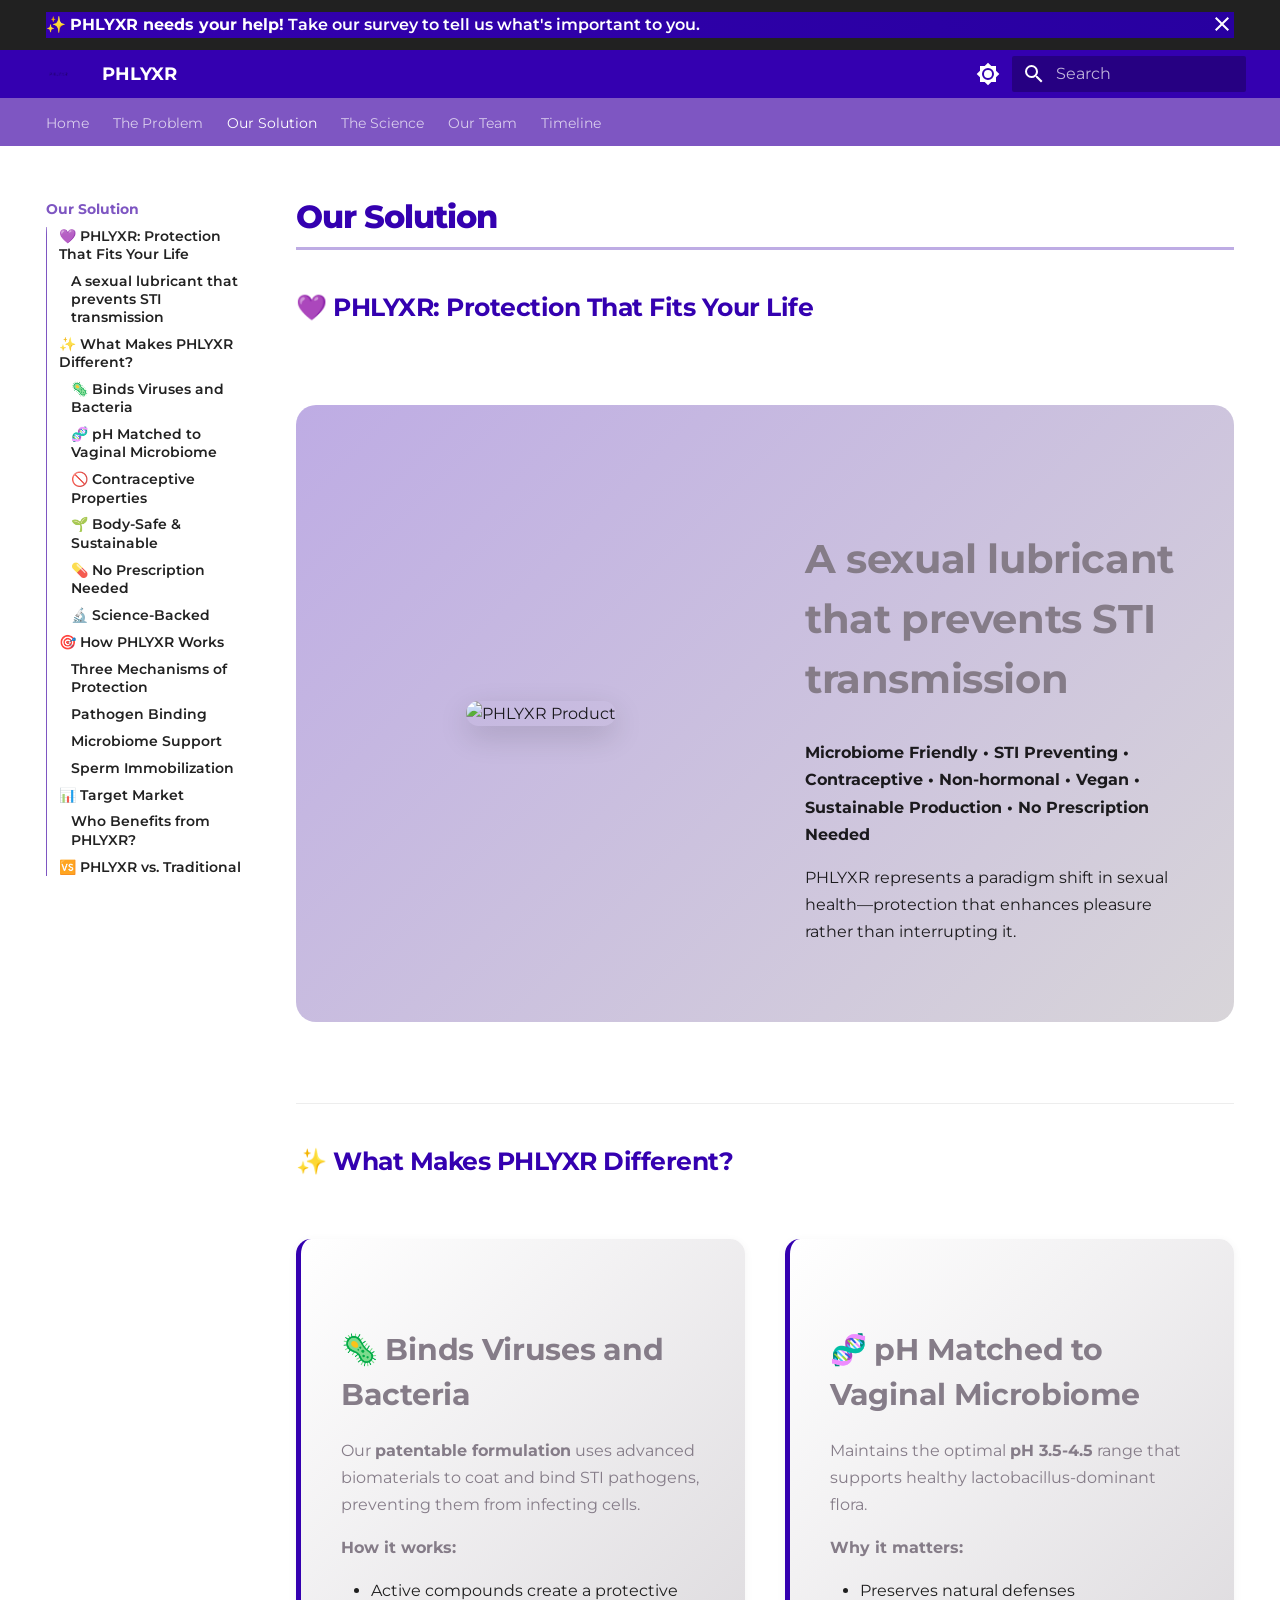
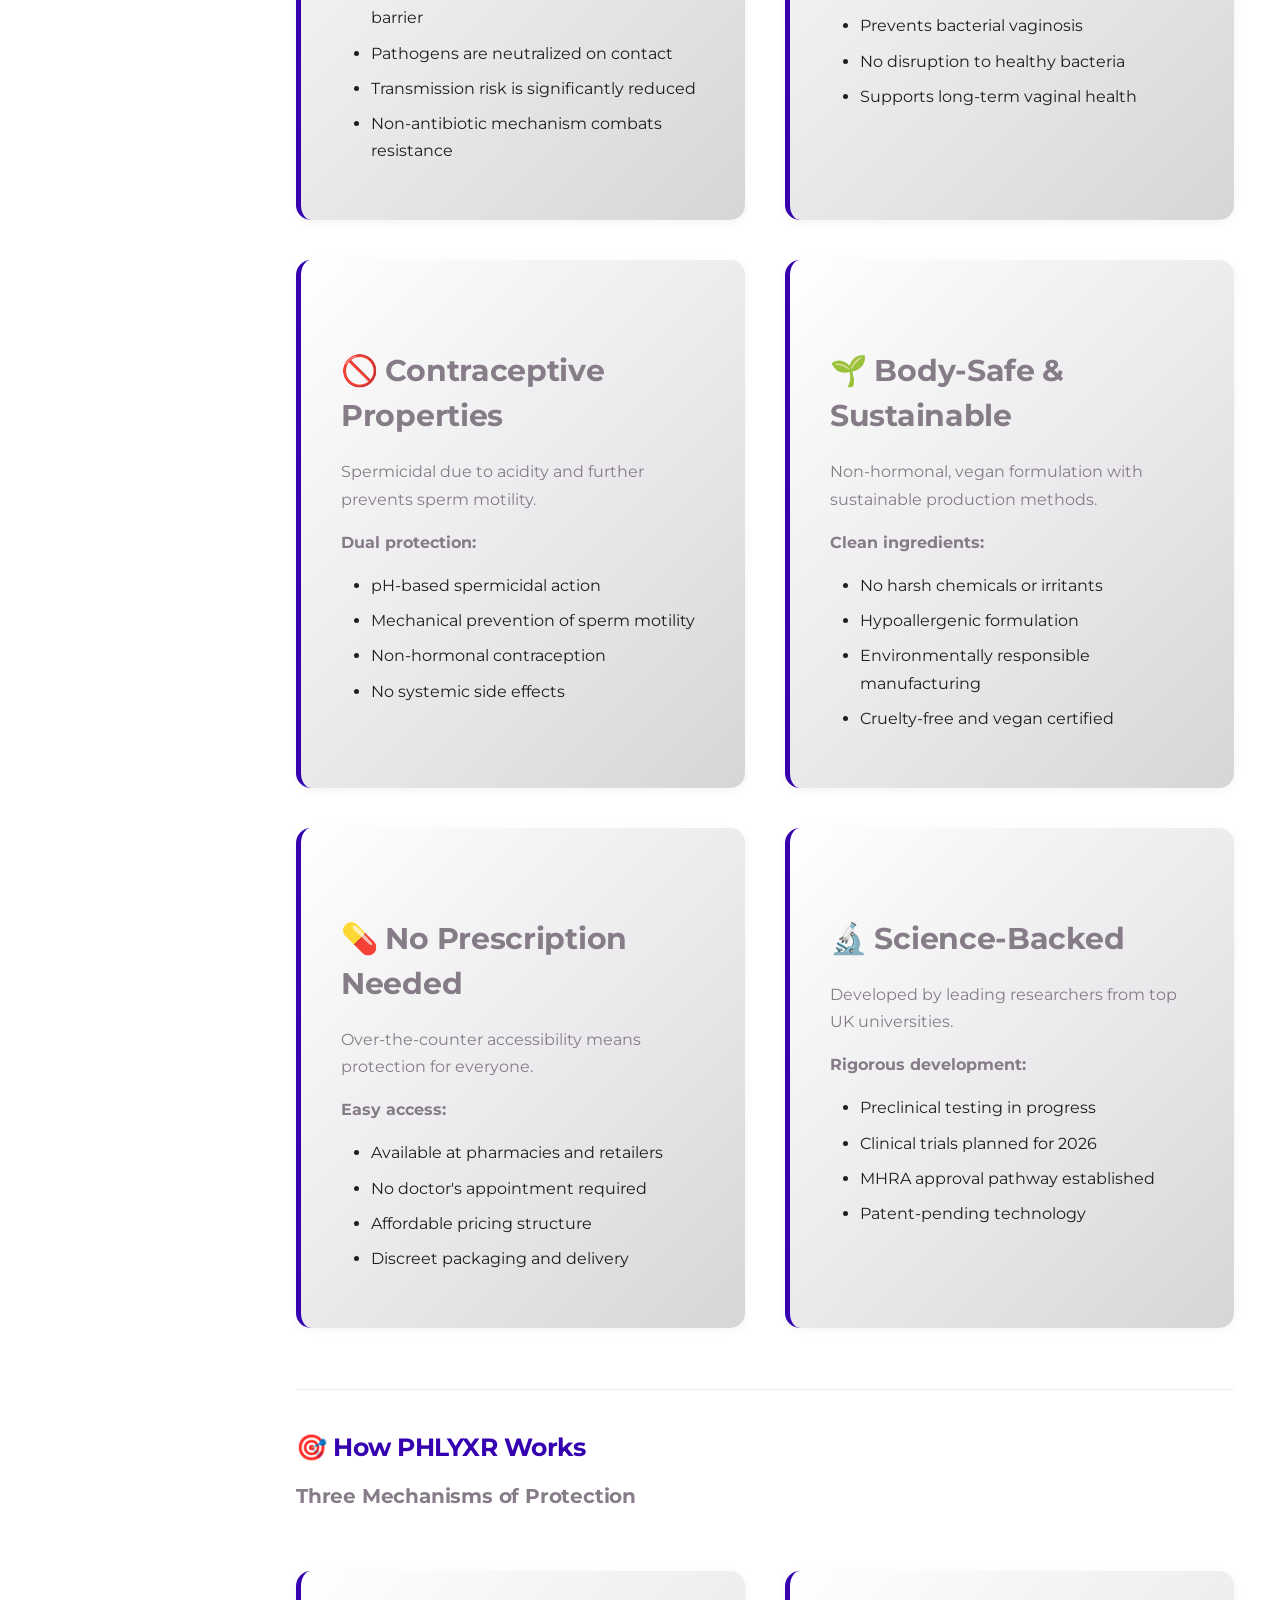
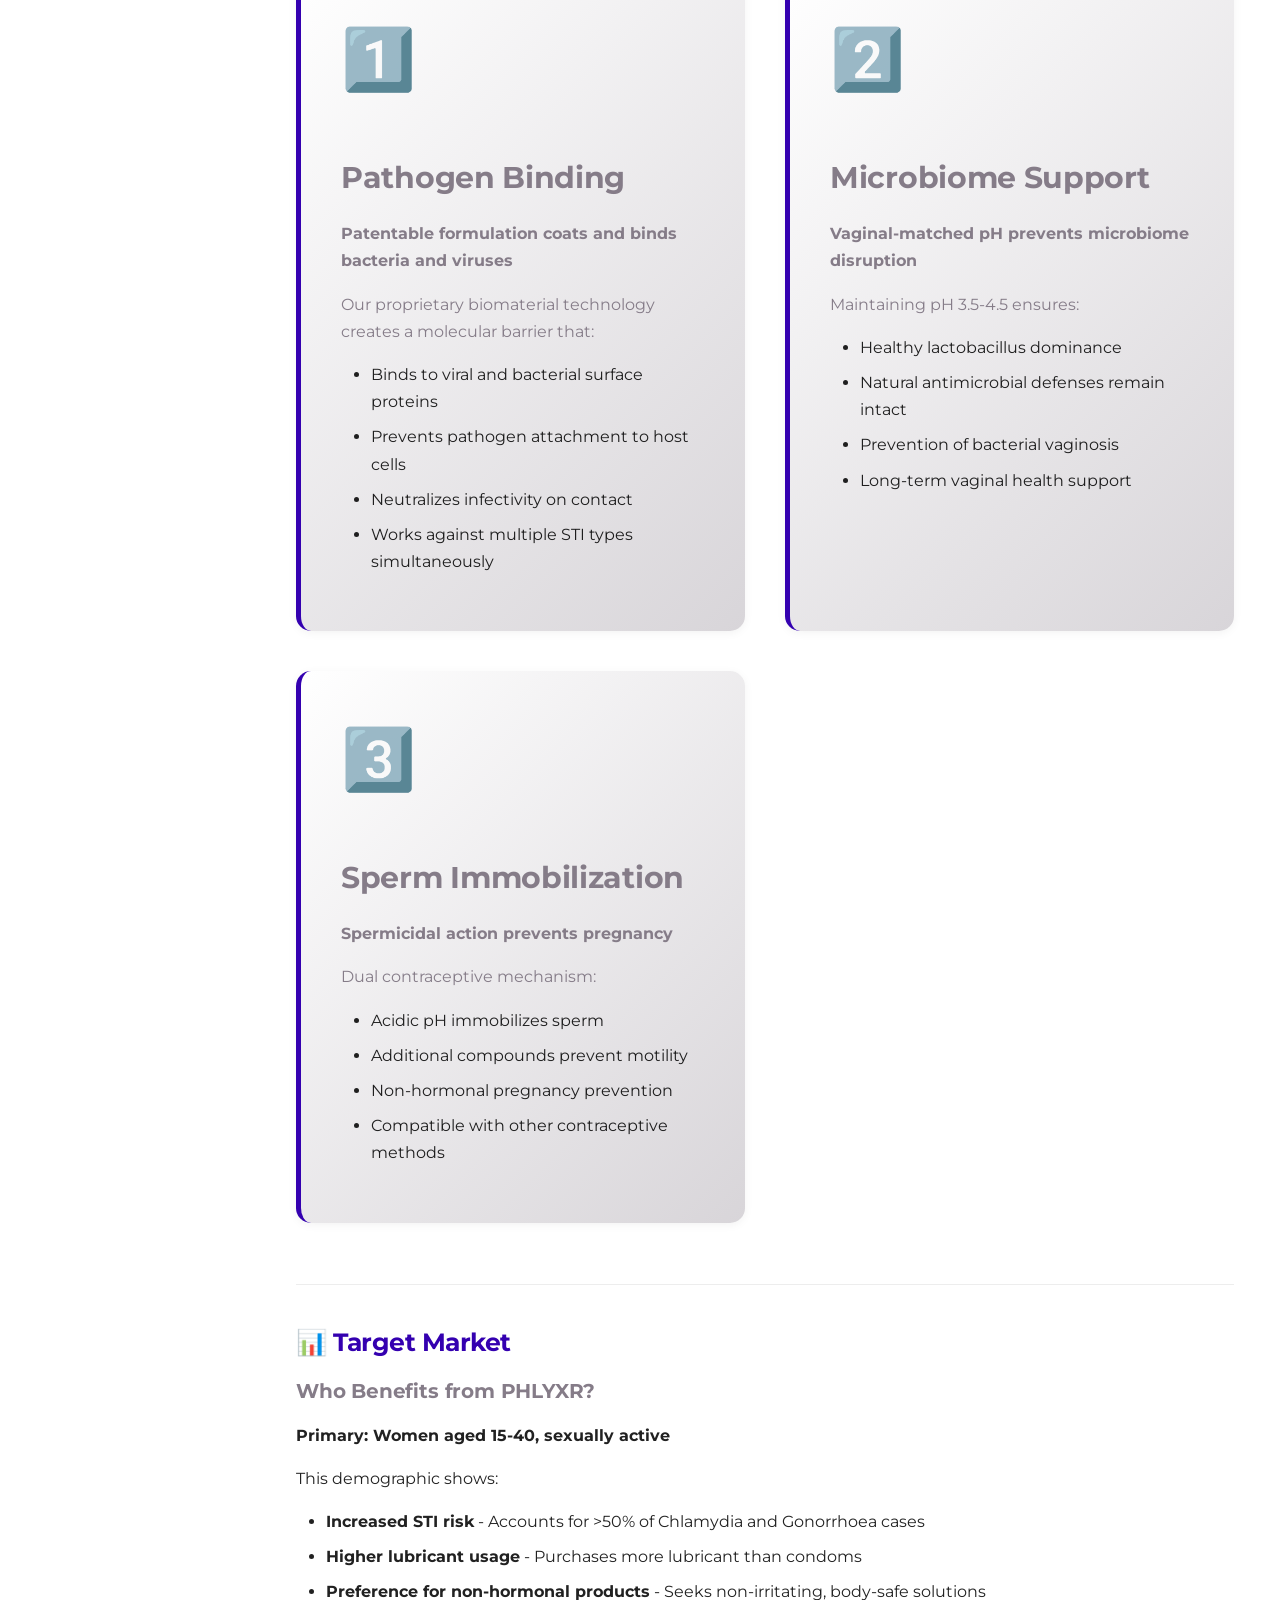
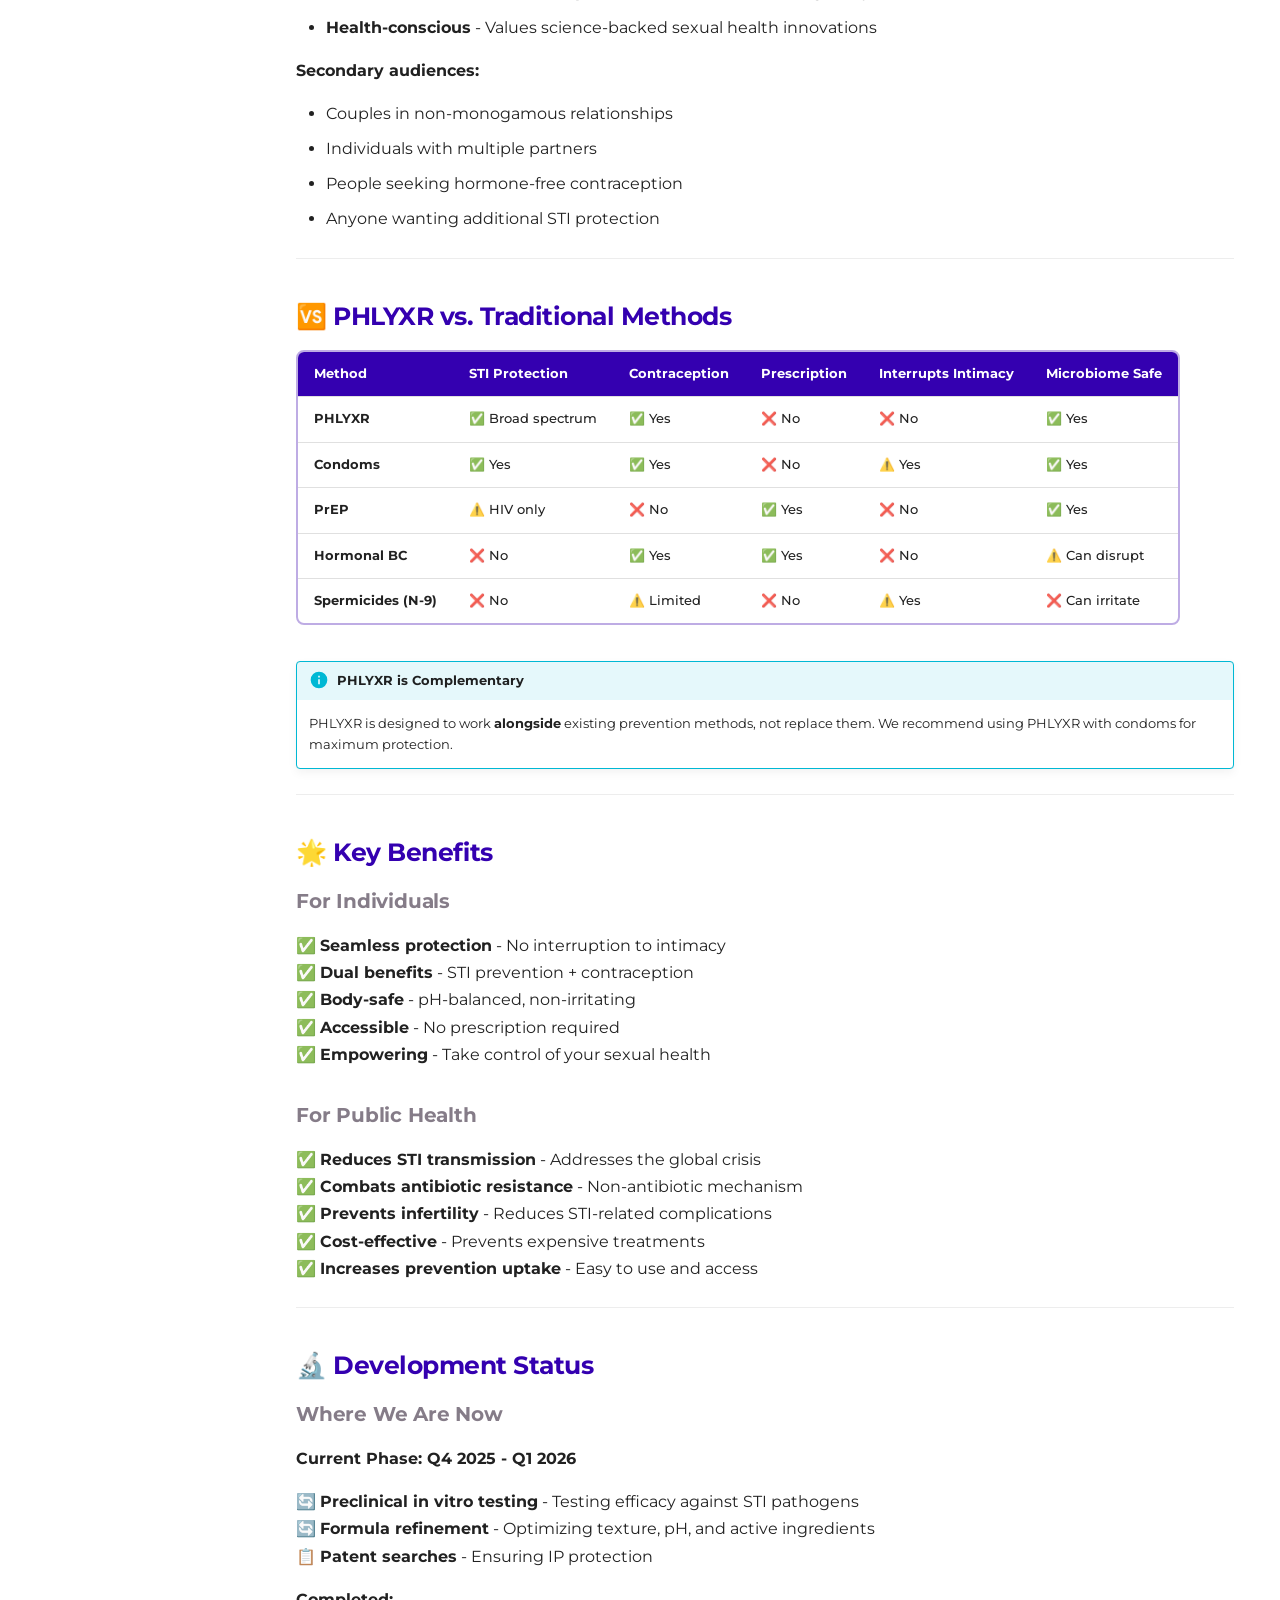
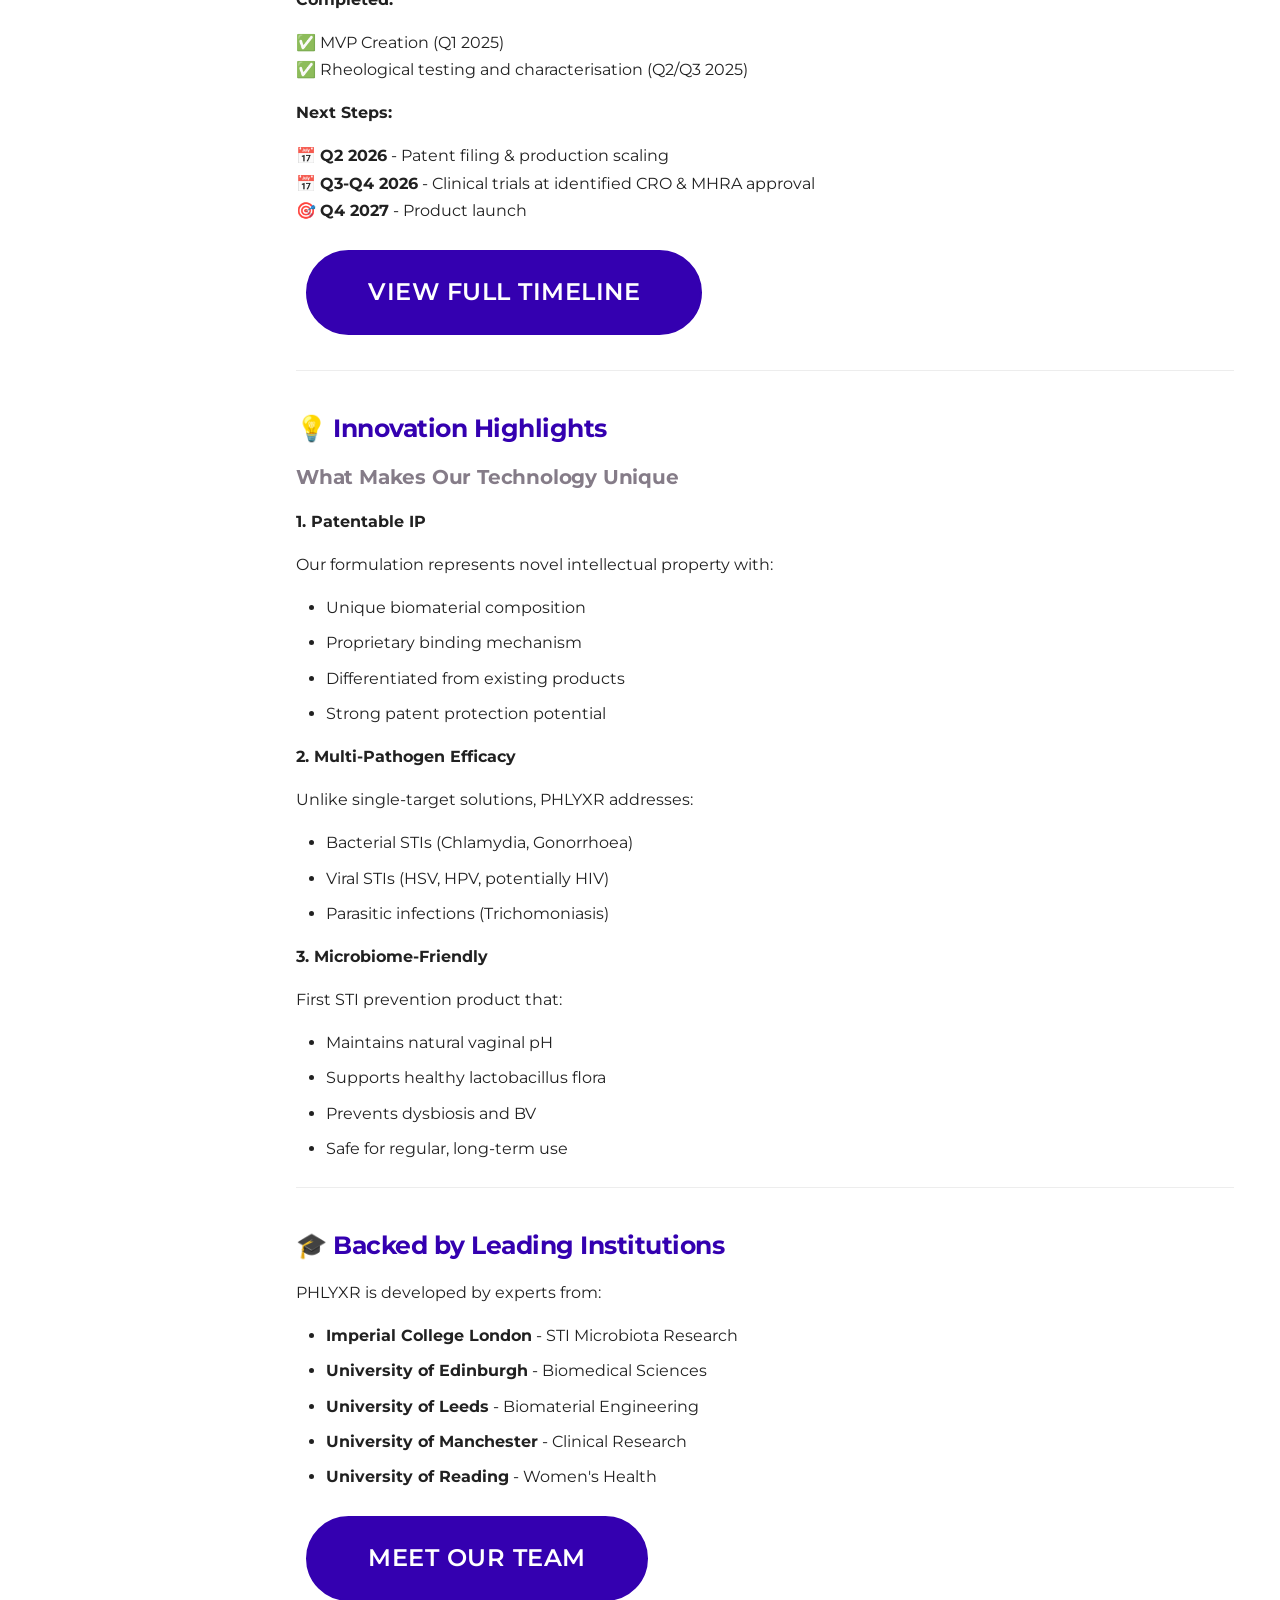
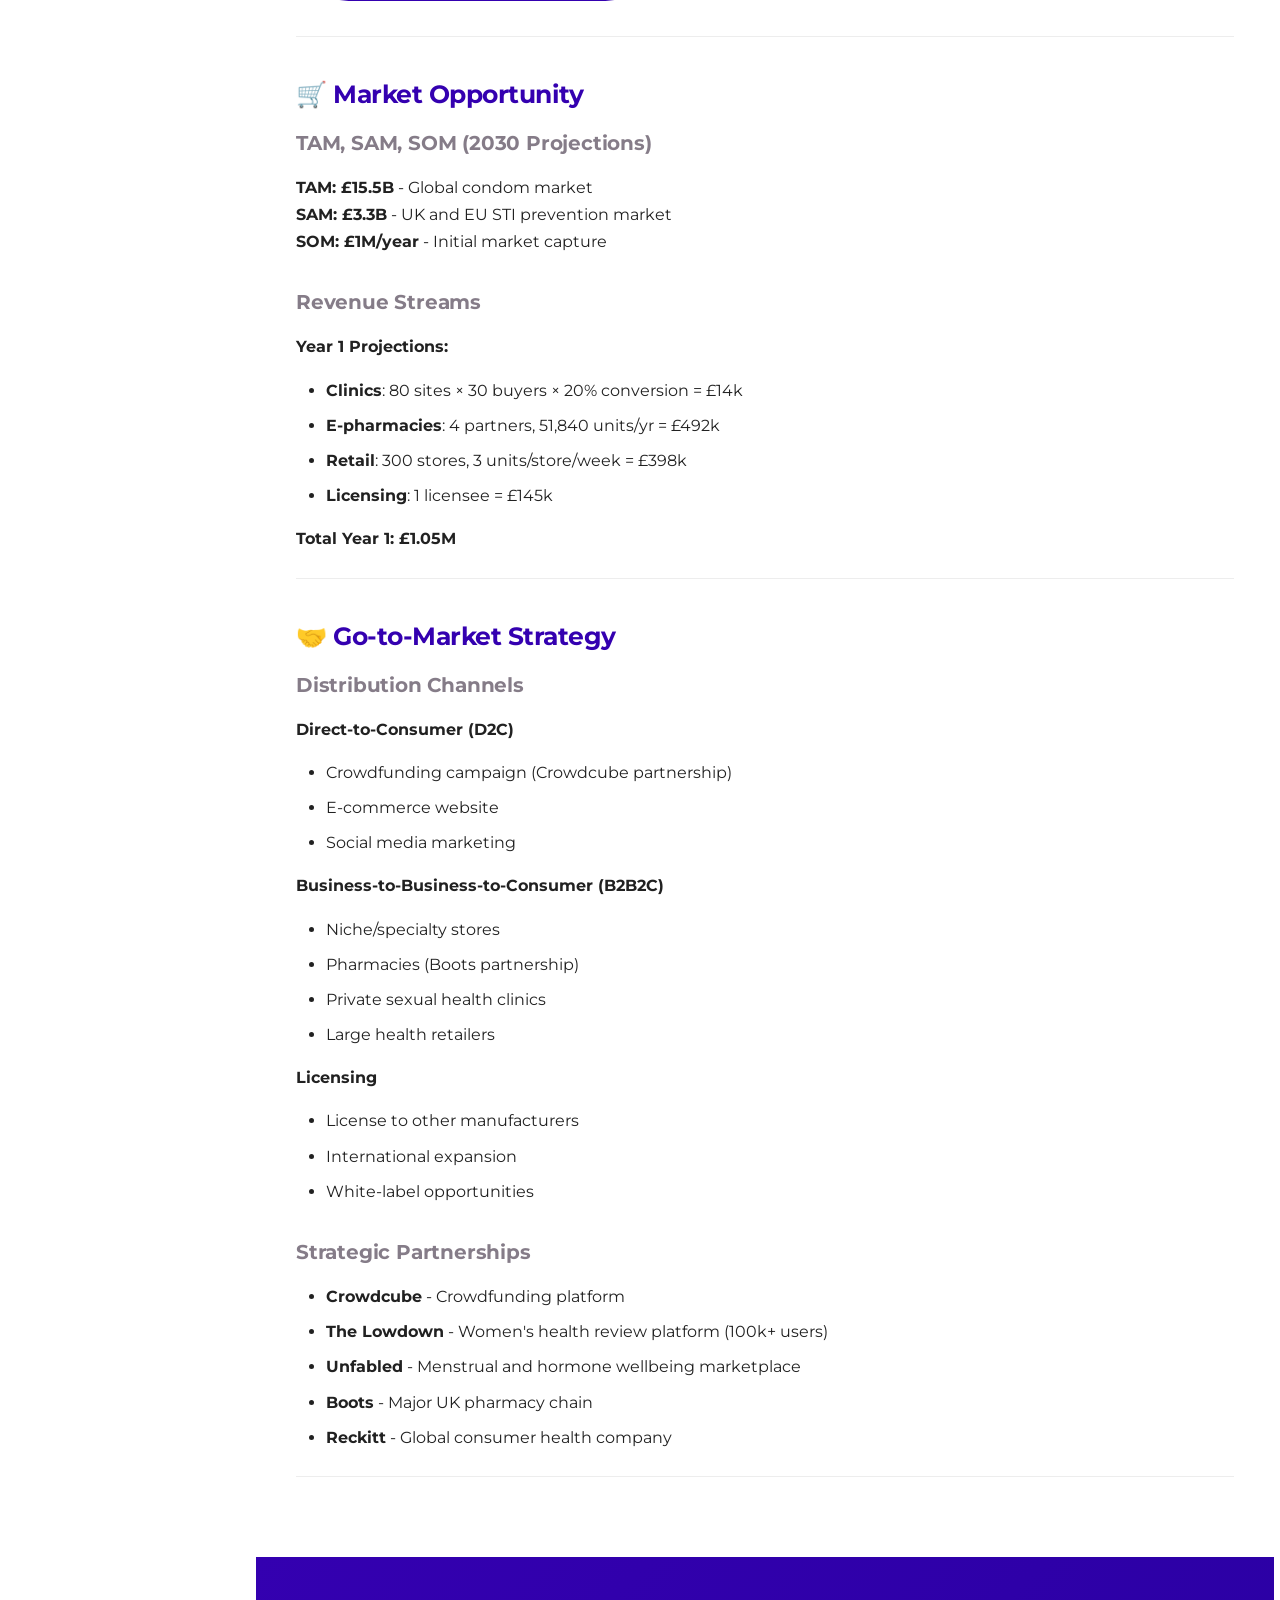
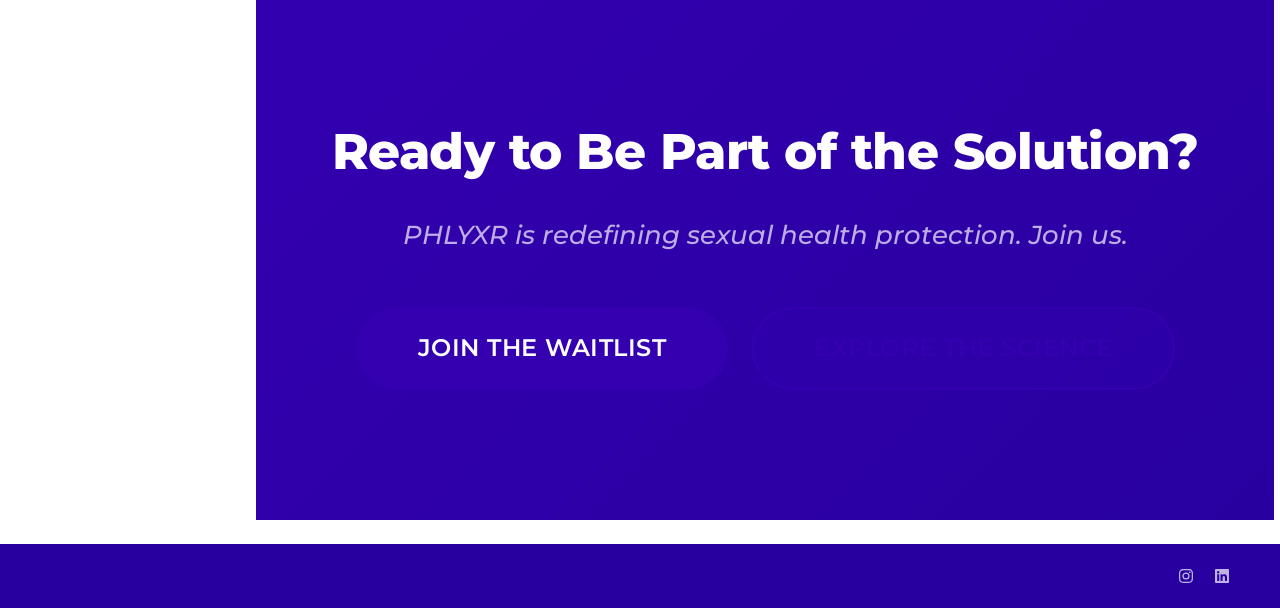
==== commit 4dcc7a31: "Minor edits" ====
--- a/site/our-solution/index.html
+++ b/site/our-solution/index.html
@@ -1022,7 +1022,7 @@
 <h2 id="phlyxr-protection-that-fits-your-life">💜 PHLYXR: Protection That Fits Your Life</h2>
 <div class="product-showcase">
 <div class="product-image">
-<img src="assets/mockup-1.png" alt="PHLYXR Lubricant" class="mockup-image">
+<img src="assets/mockup-1.png" alt="PHLYXR Product" class="mockup-image">
 </div>
 <div class="product-features">
 <h3 id="a-sexual-lubricant-that-prevents-sti-transmission"><strong>A sexual lubricant that prevents STI transmission</strong></h3>
--- a/site/stylesheets/extra.css
+++ b/site/stylesheets/extra.css
@@ -93,7 +93,7 @@
   box-shadow: 0 5px 15px rgba(52, 0, 176, 0.3);
   color: var(--phlyxr-white) !important;
 }.cta-button.secondary {
-  background-color: transparent;
+  background-color: rgba(52, 0, 176, 0.3);
   color: var(--phlyxr-primary) !important;
   border: 2px solid var(--phlyxr-primary);
 }.cta-button.secondary:hover {
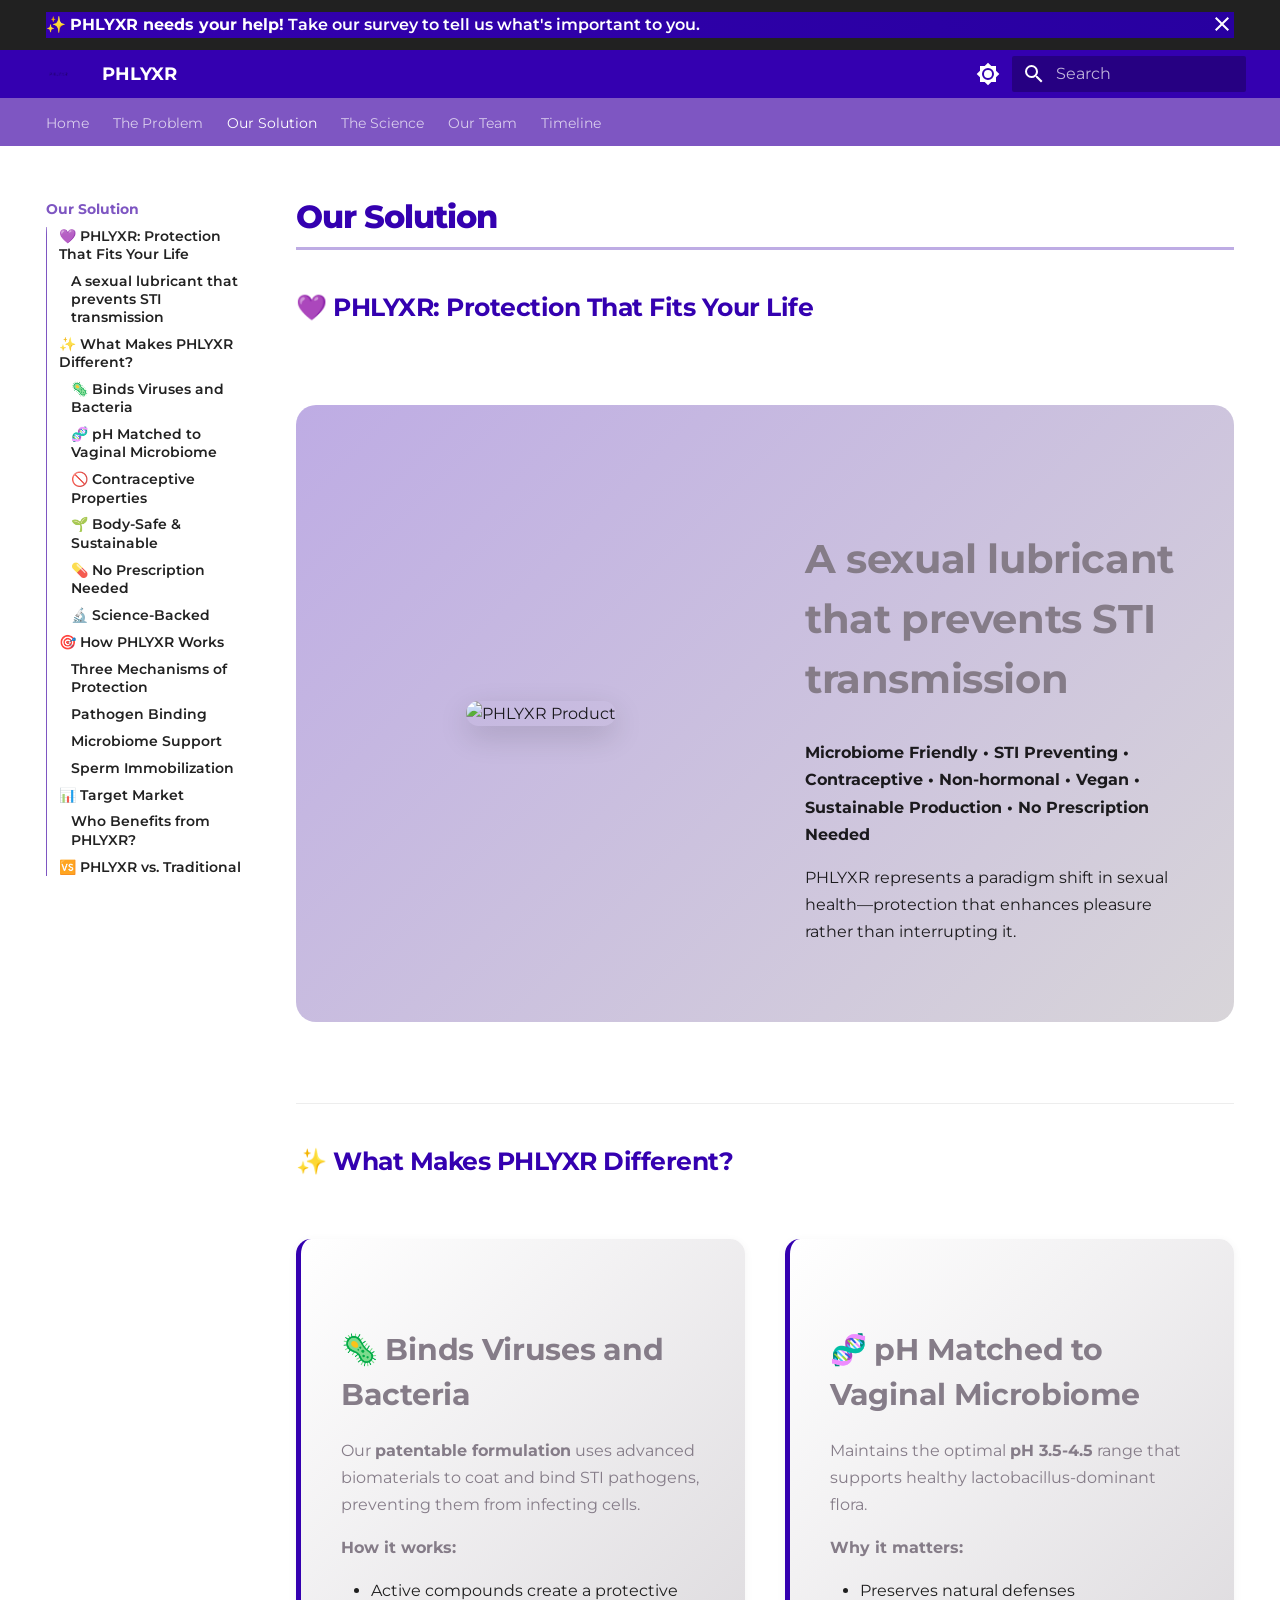
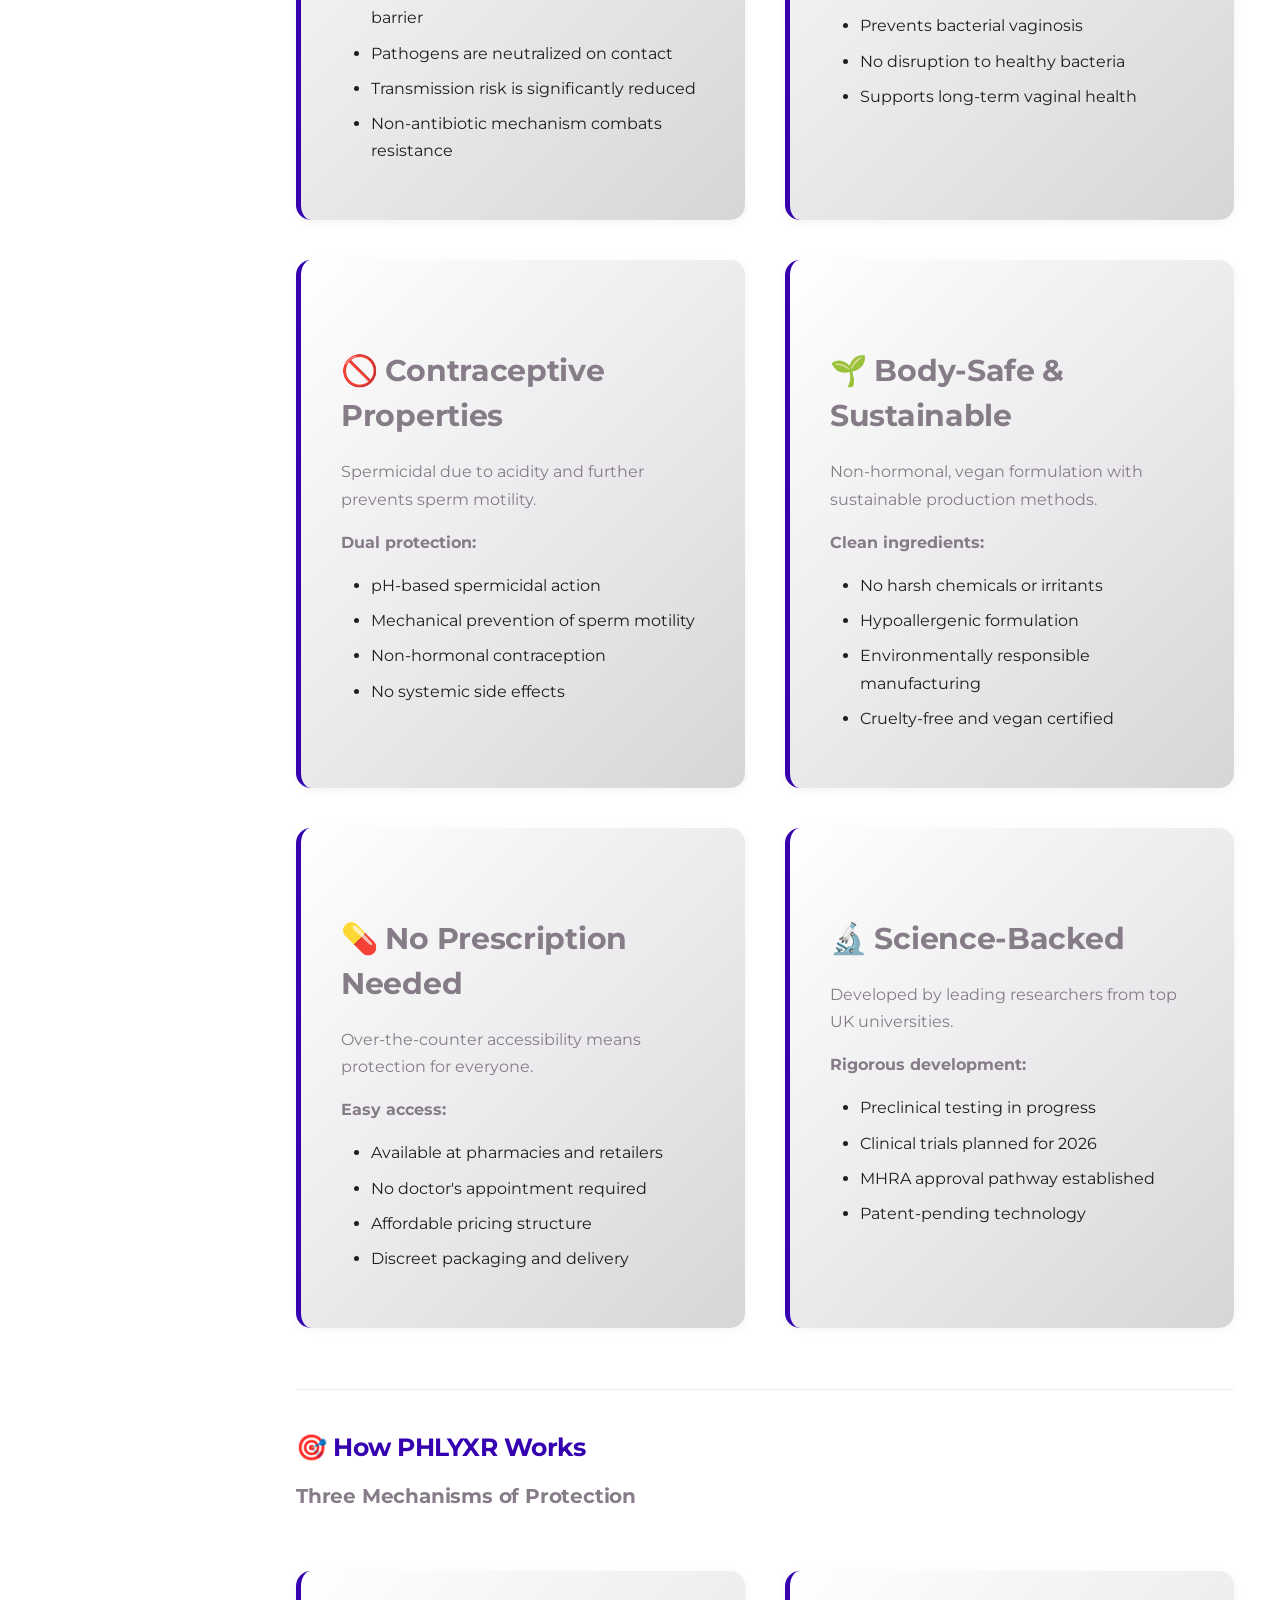
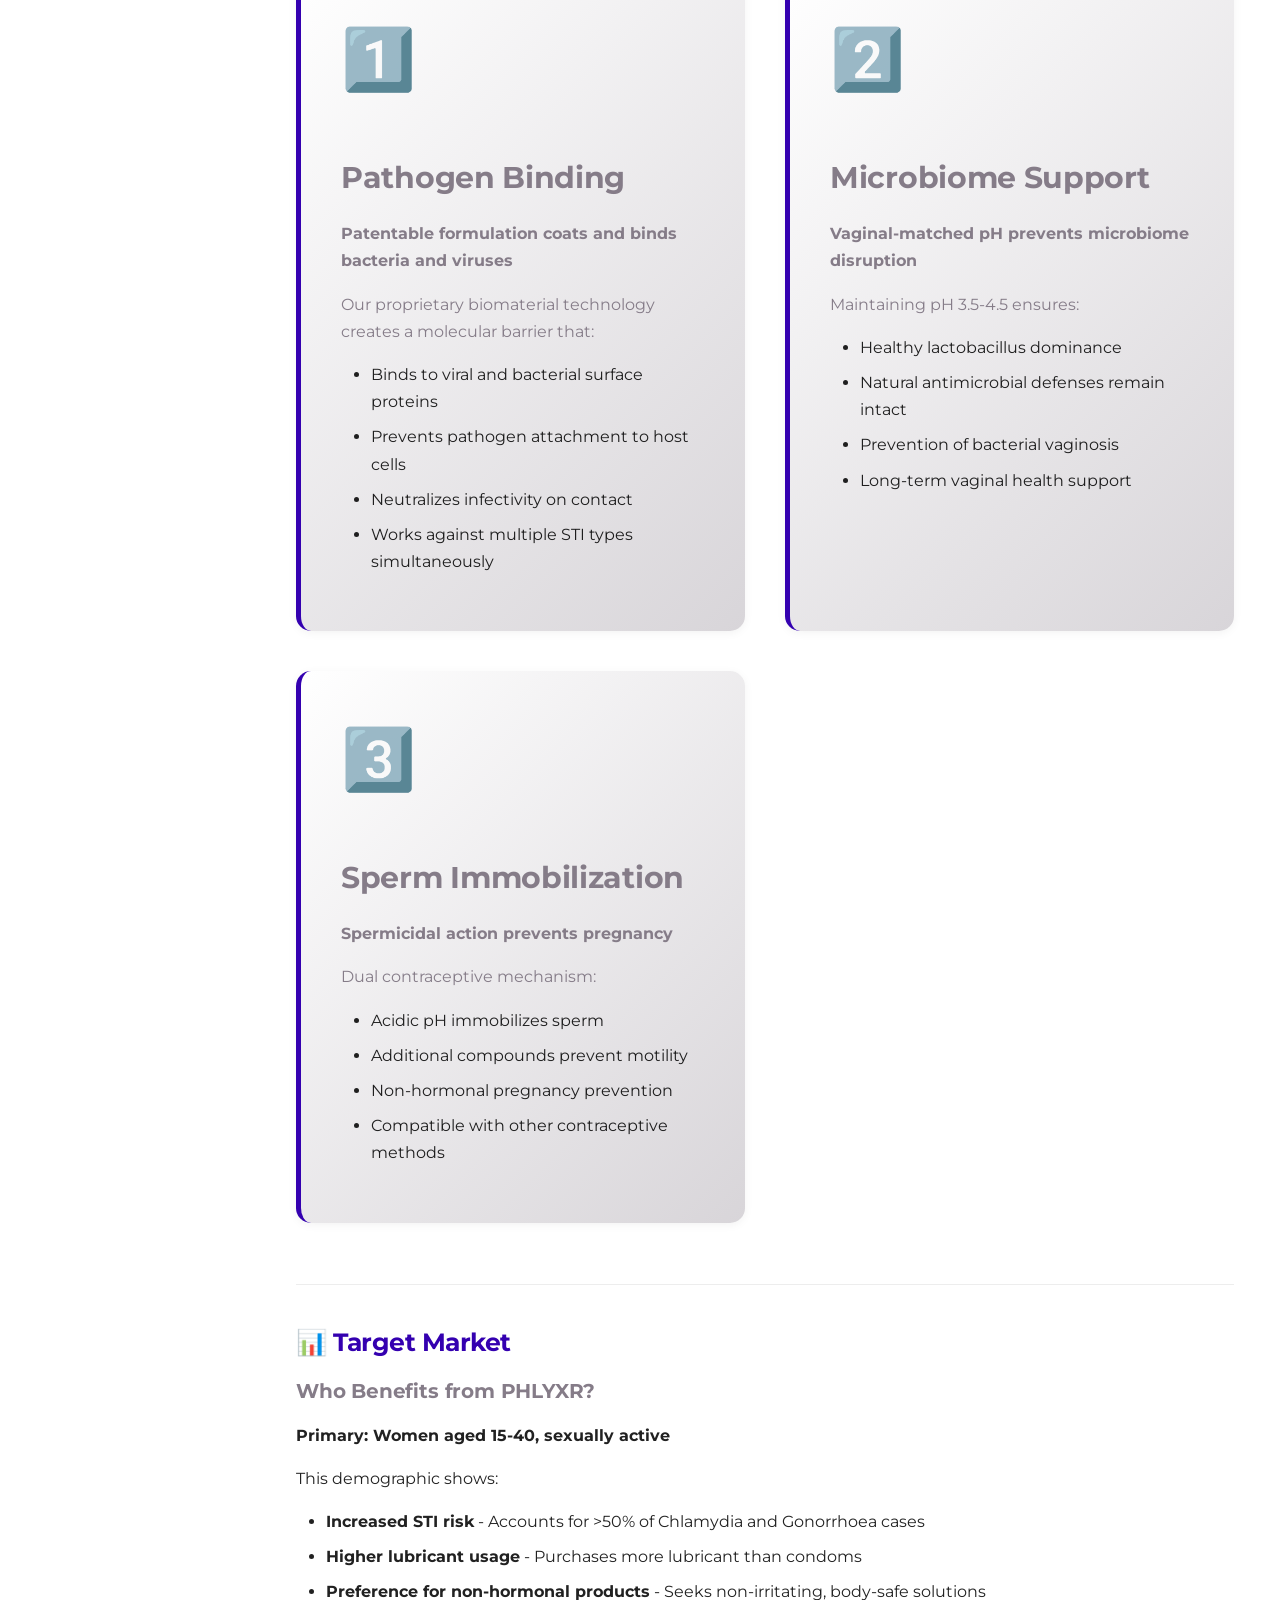
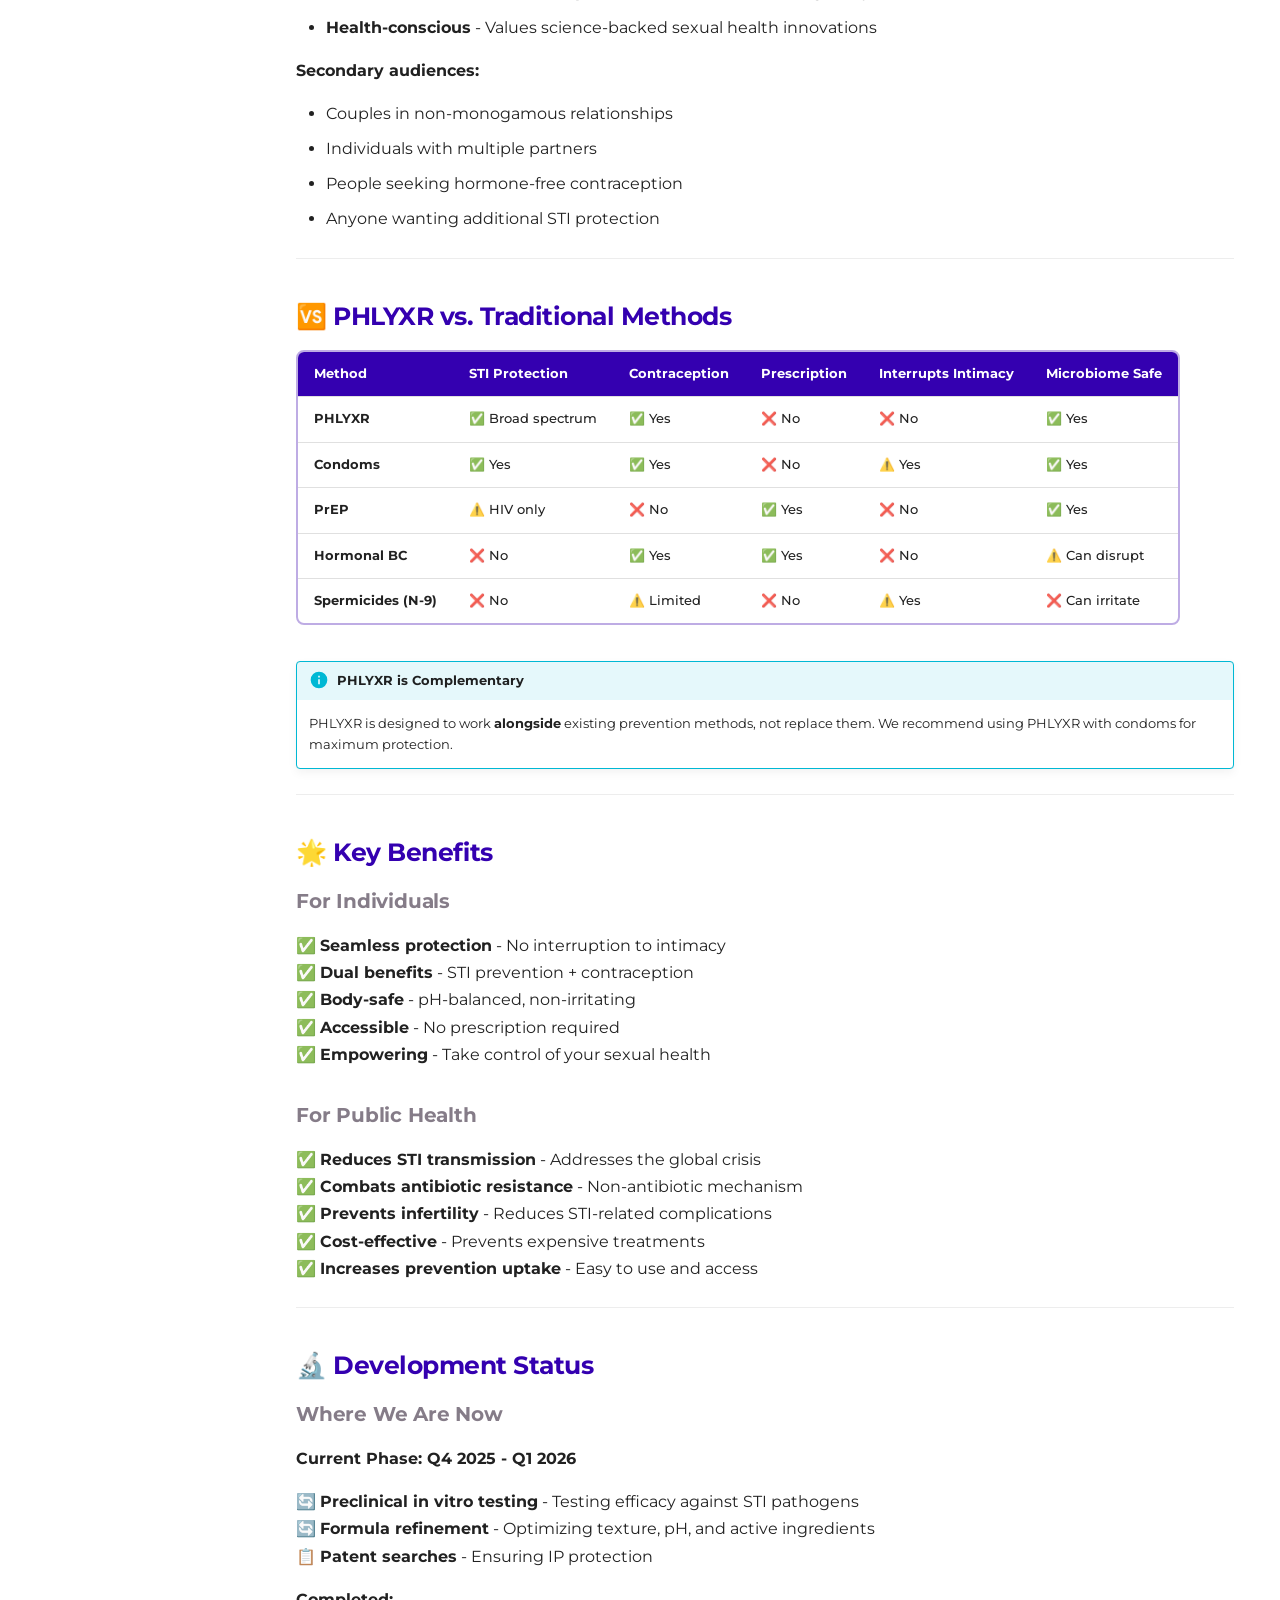
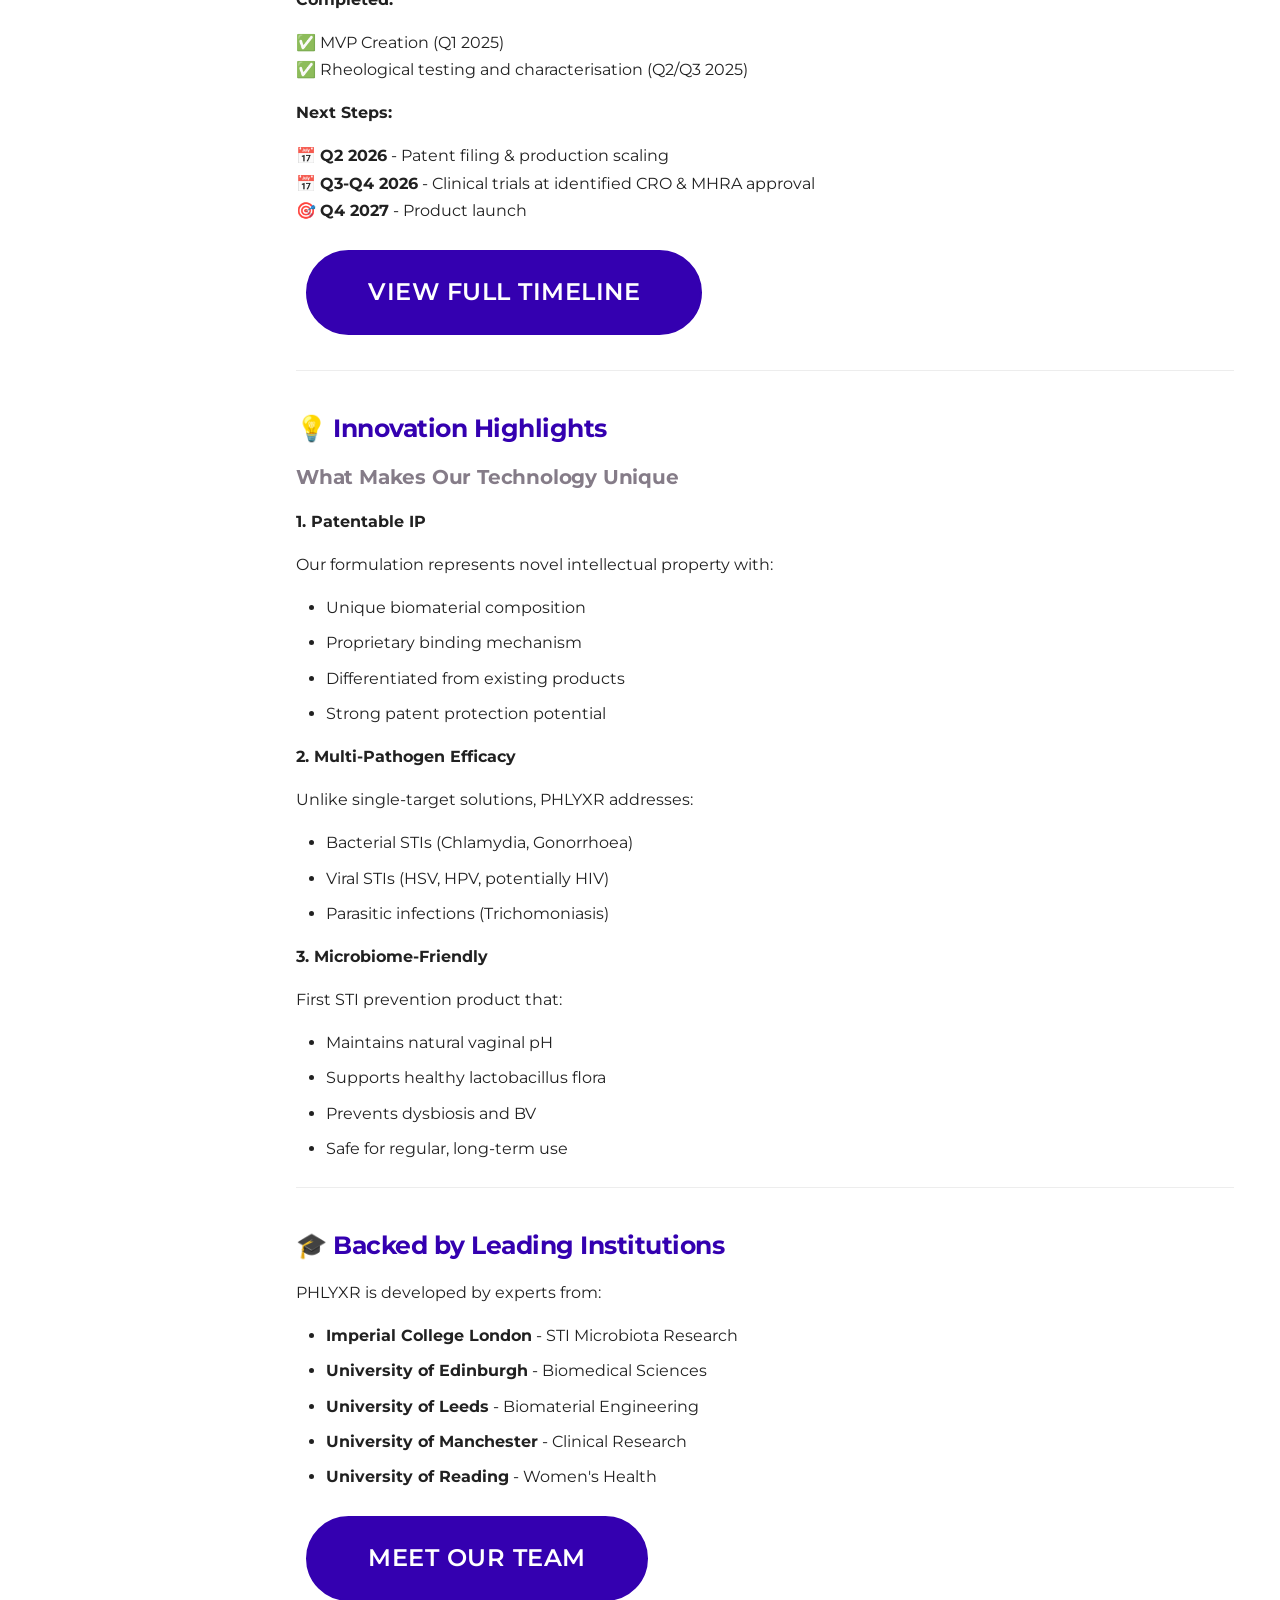
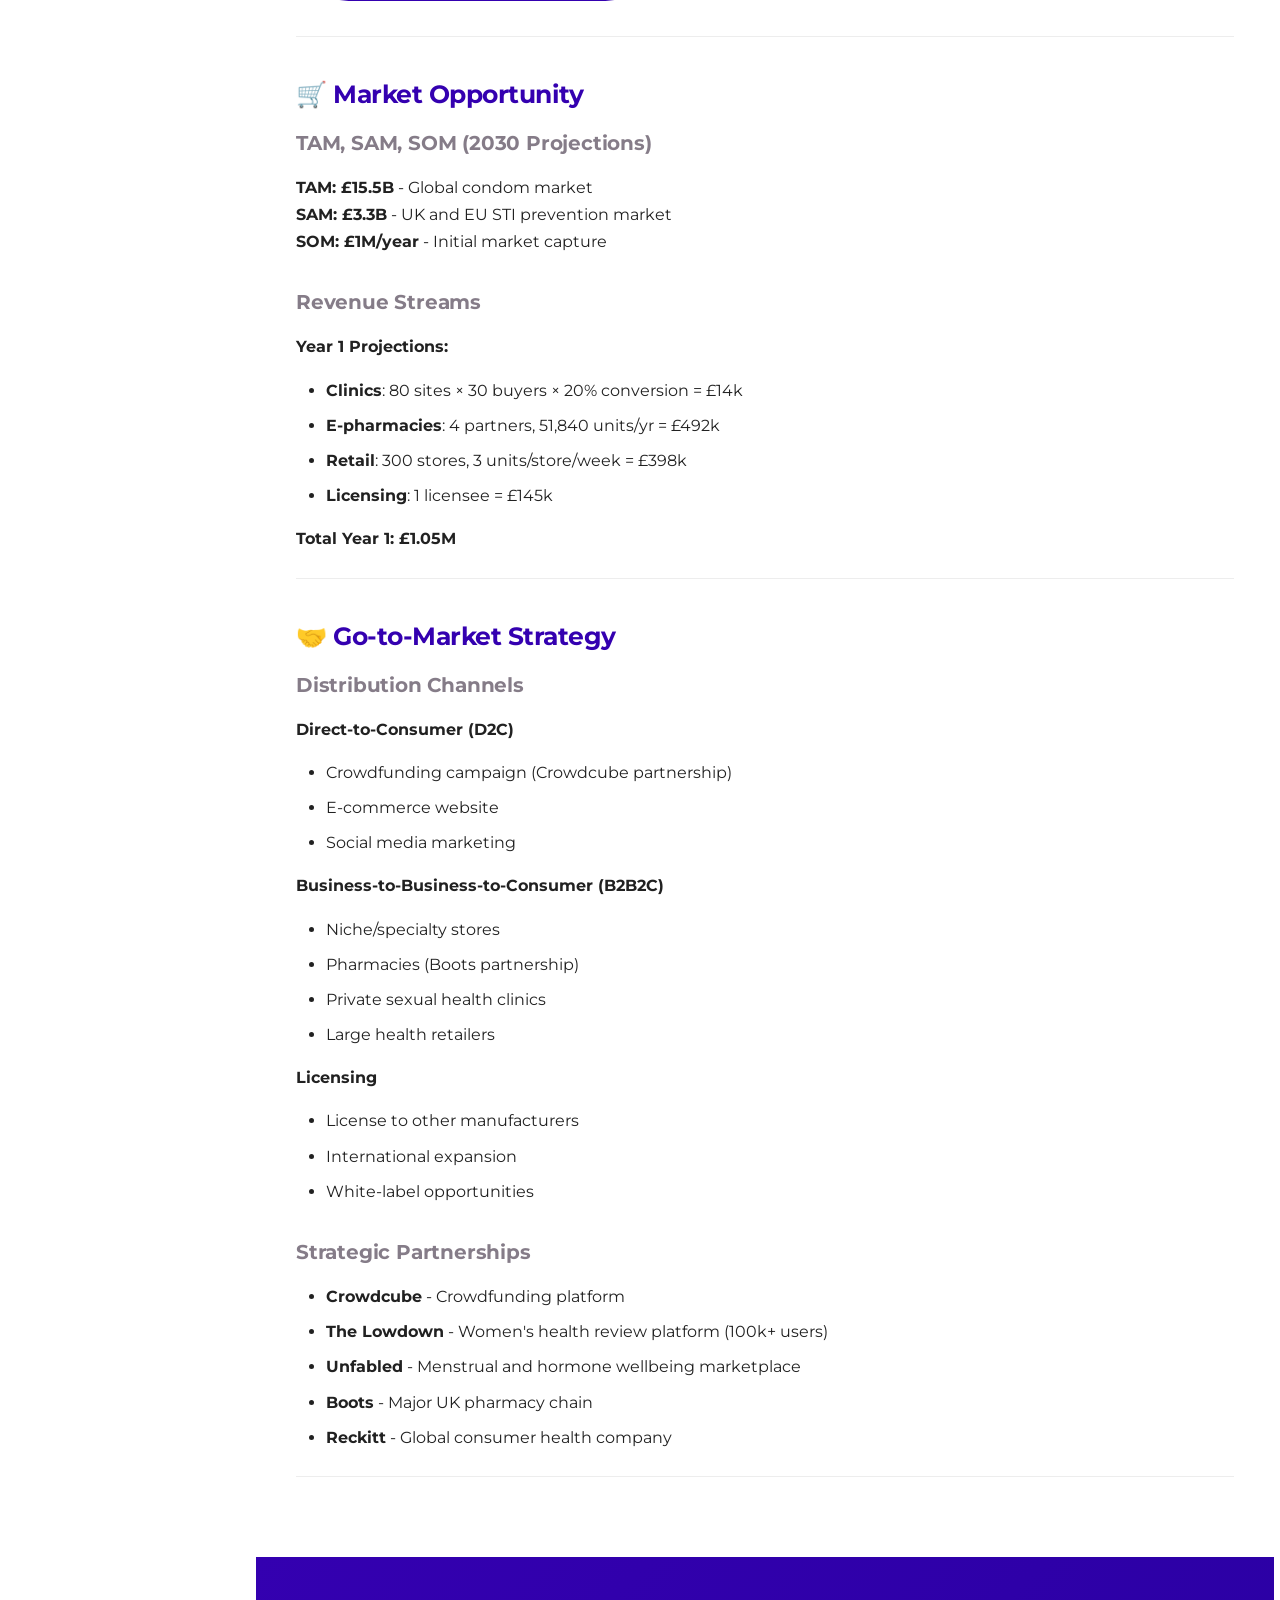
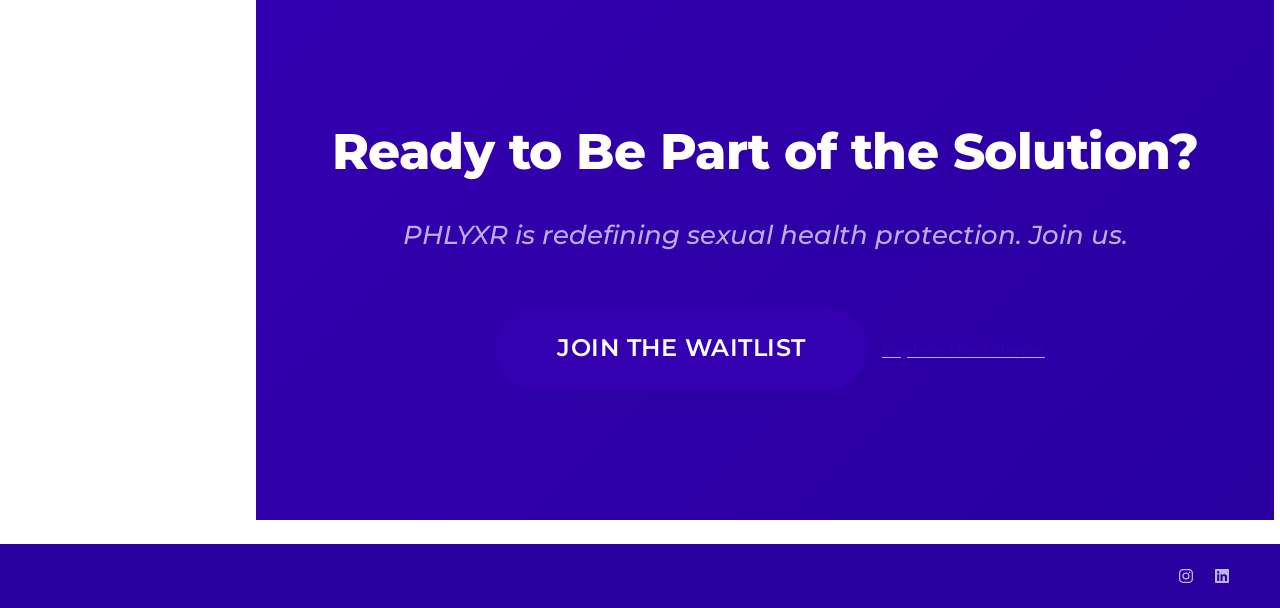
==== commit 7cee92fe: "edits" ====
--- a/site/our-solution/index.html
+++ b/site/our-solution/index.html
@@ -1336,7 +1336,7 @@
 <p>PHLYXR is redefining sexual health protection. Join us.</p>
 <div style="text-align: center; margin: 2rem 0;">
 <a href="../index.md#waitlist" class="cta-button">Join the Waitlist</a>
-<a href="science.md" class="cta-button secondary">Explore the Science</a>
+<a href="science.md" class="cta-button.secondary">Explore the Science</a>
 </div>
 </div>
 
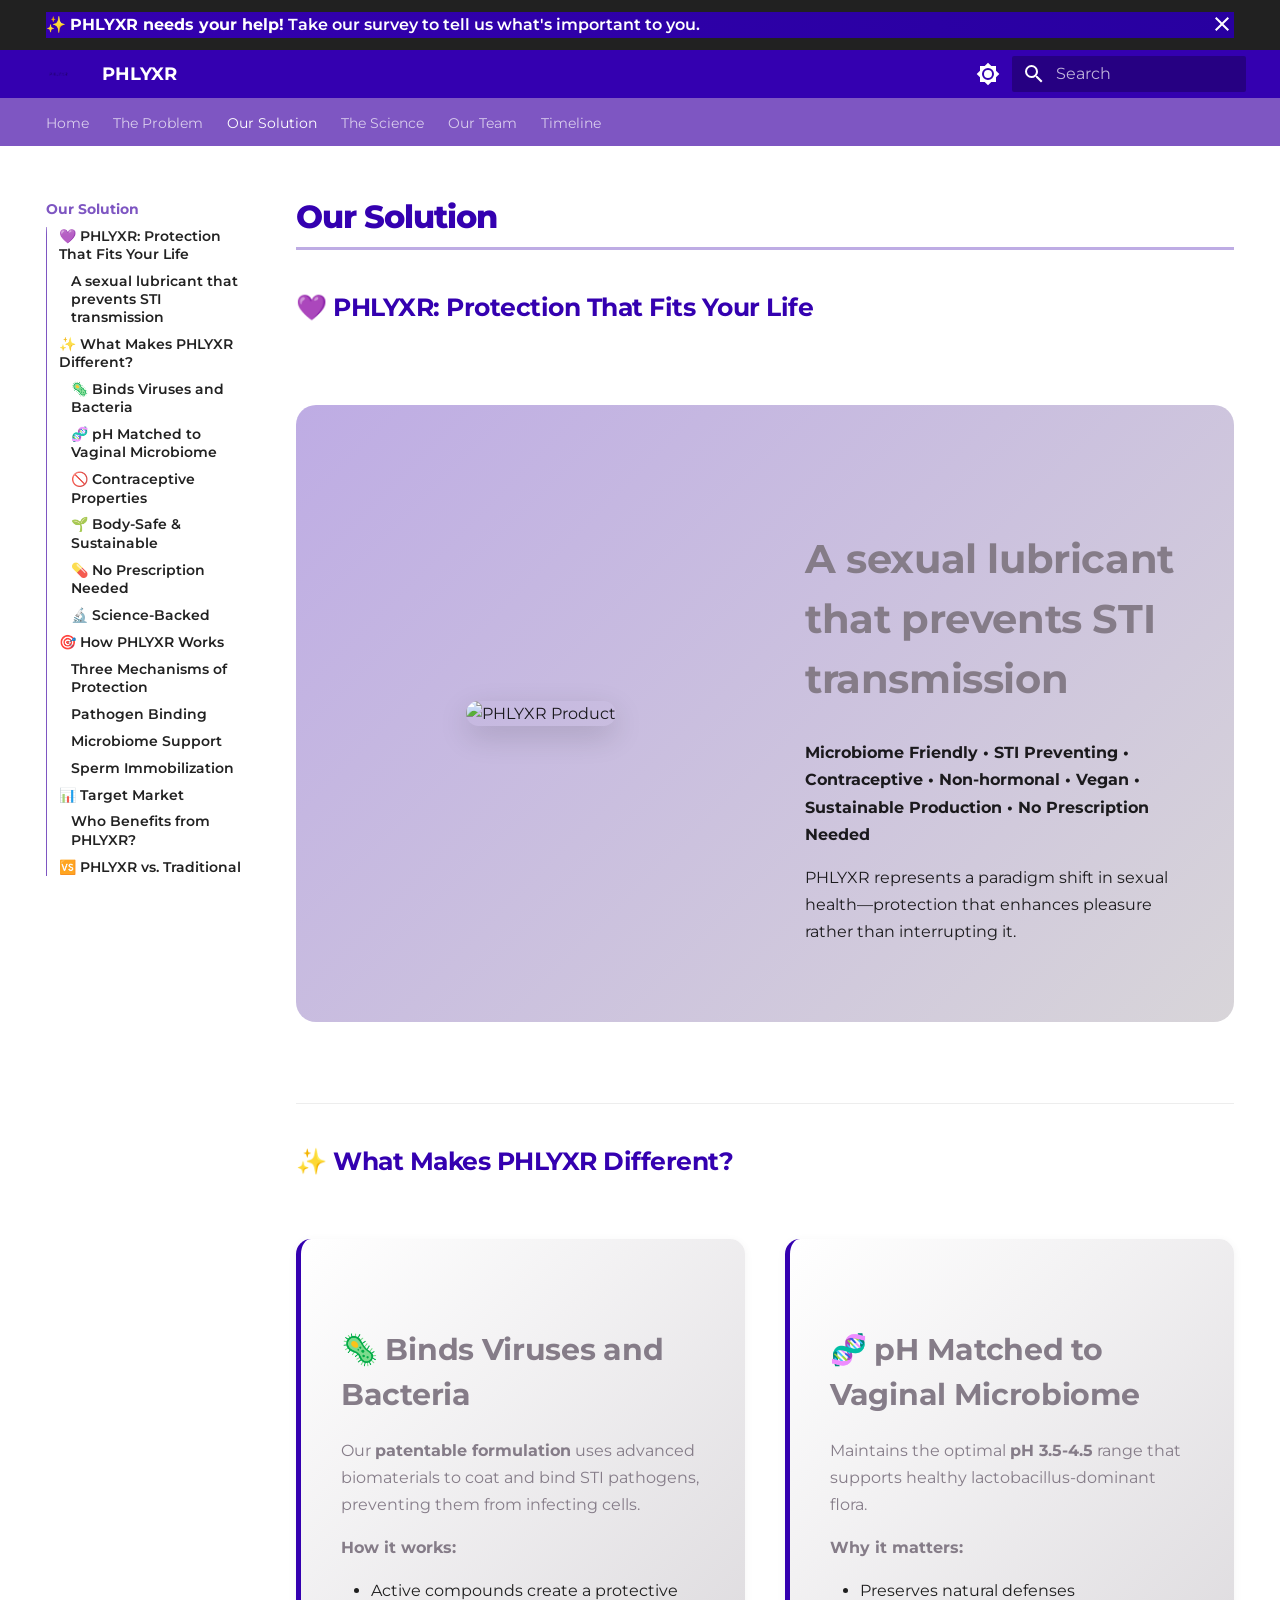
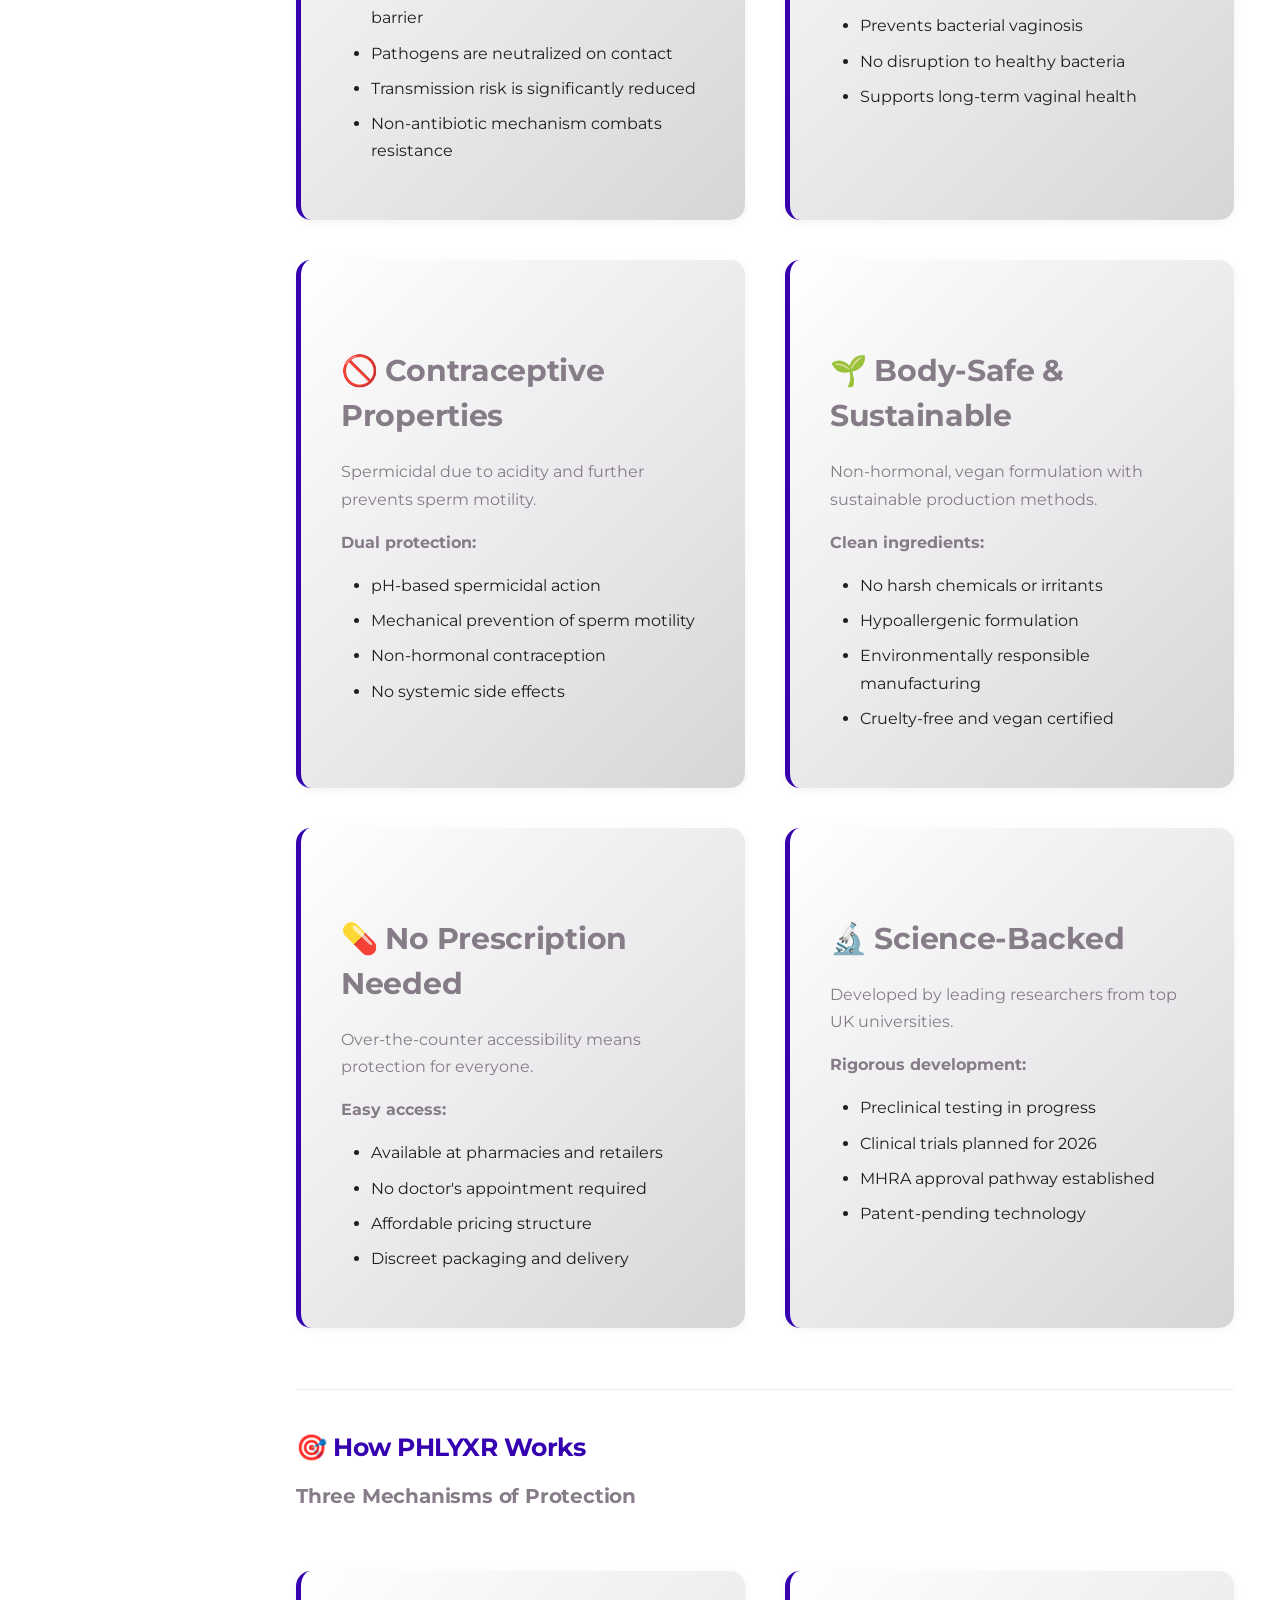
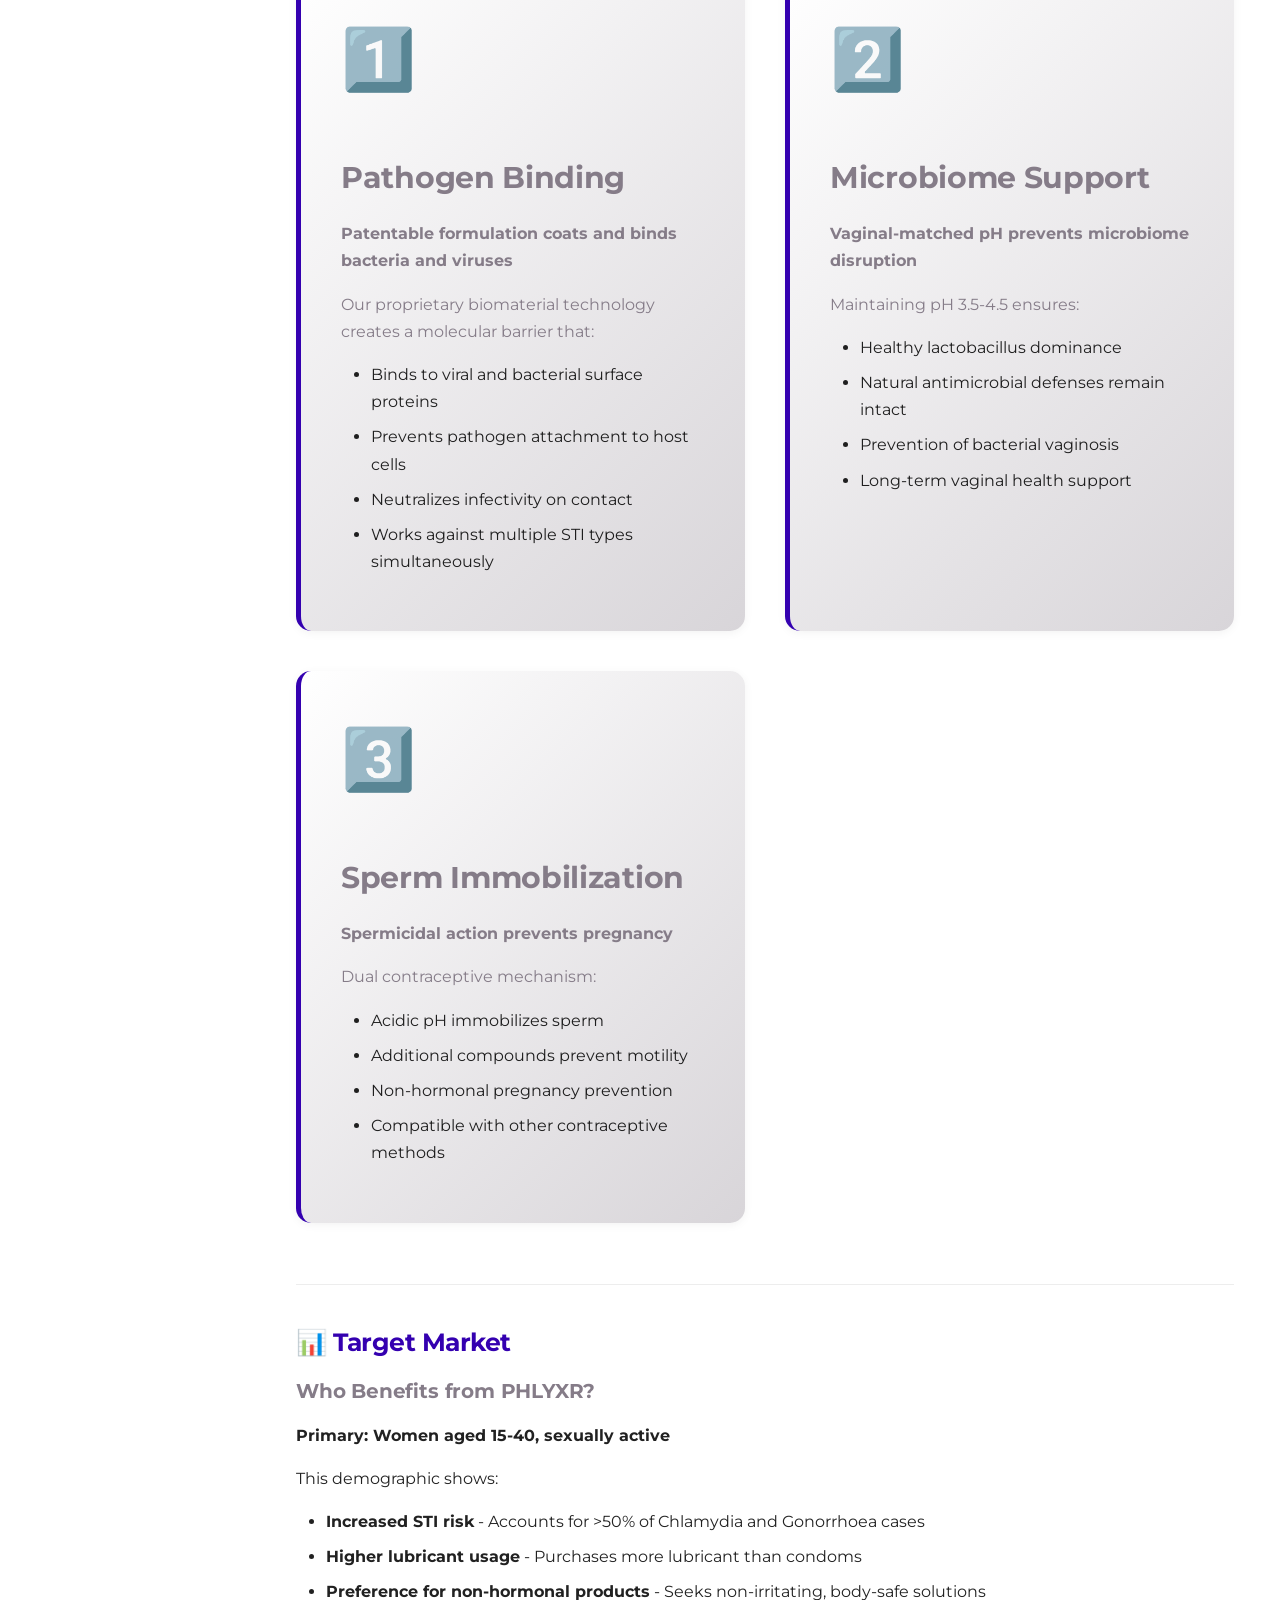
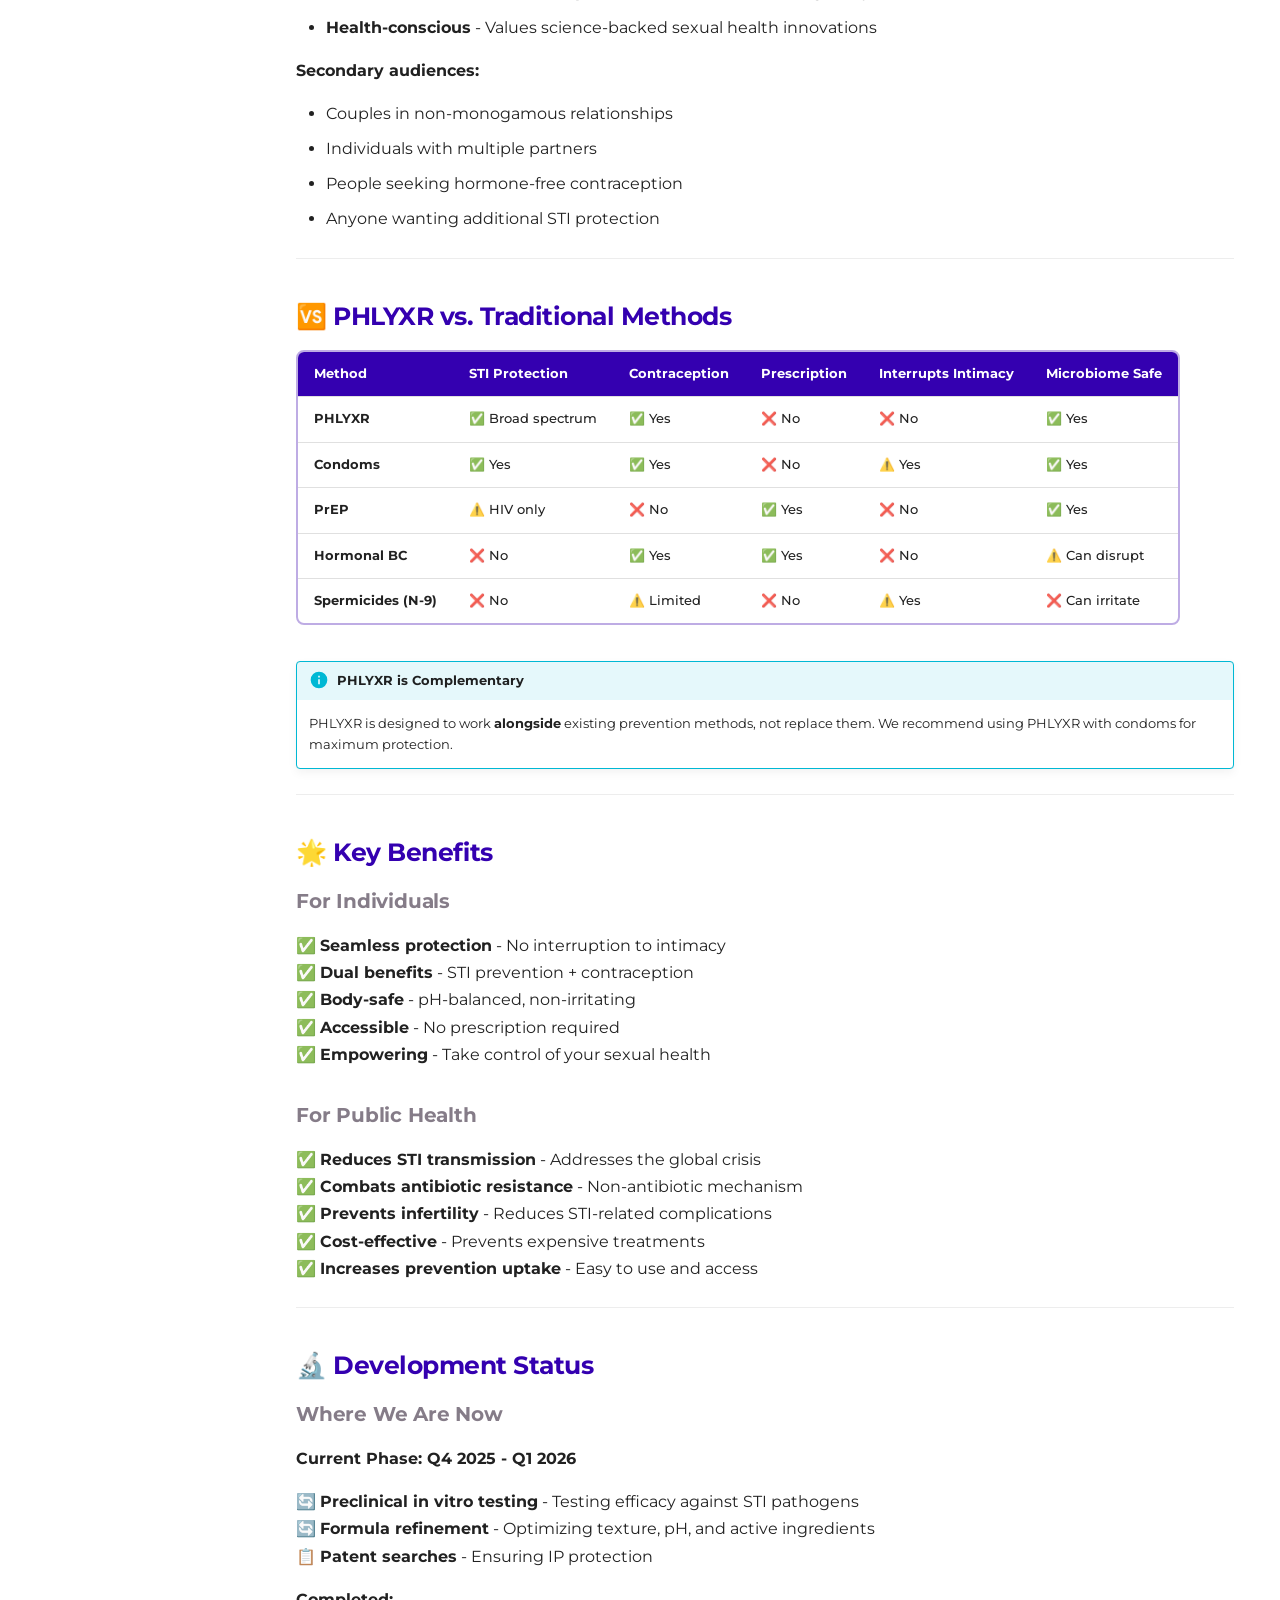
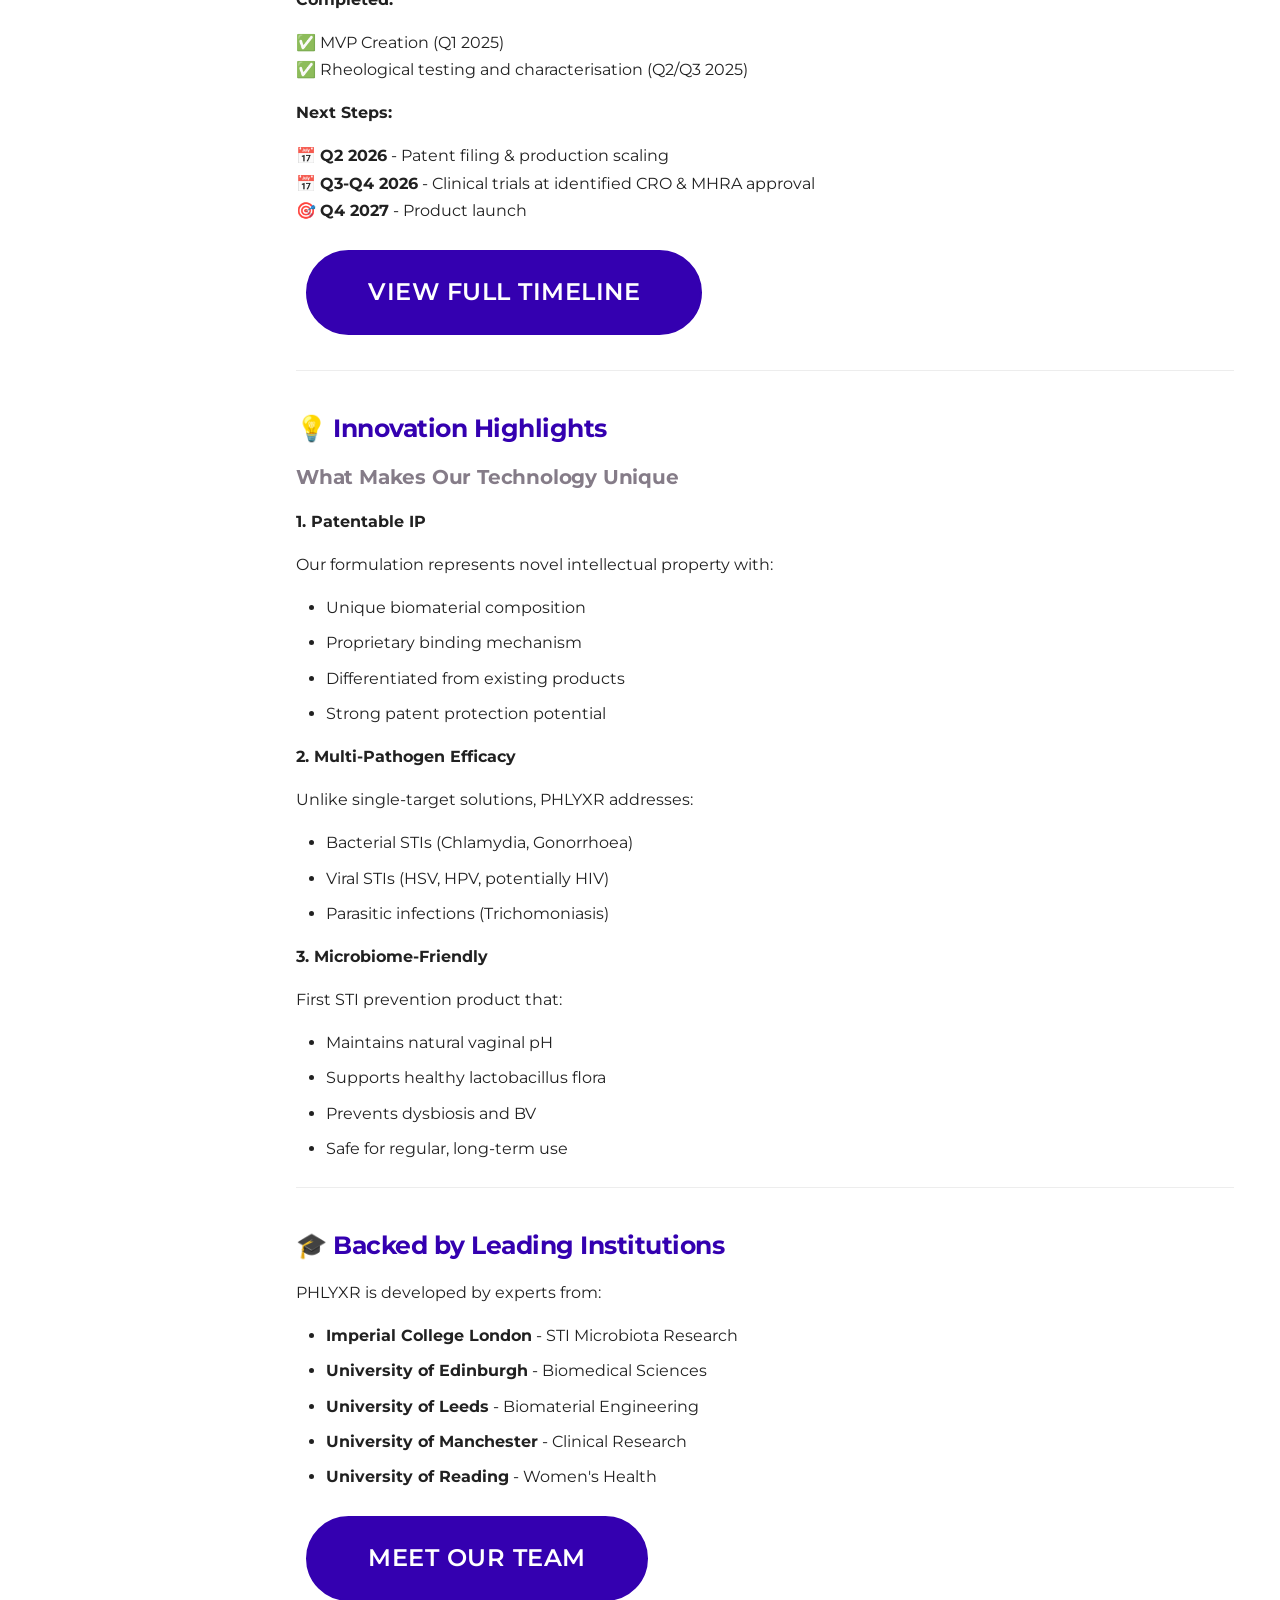
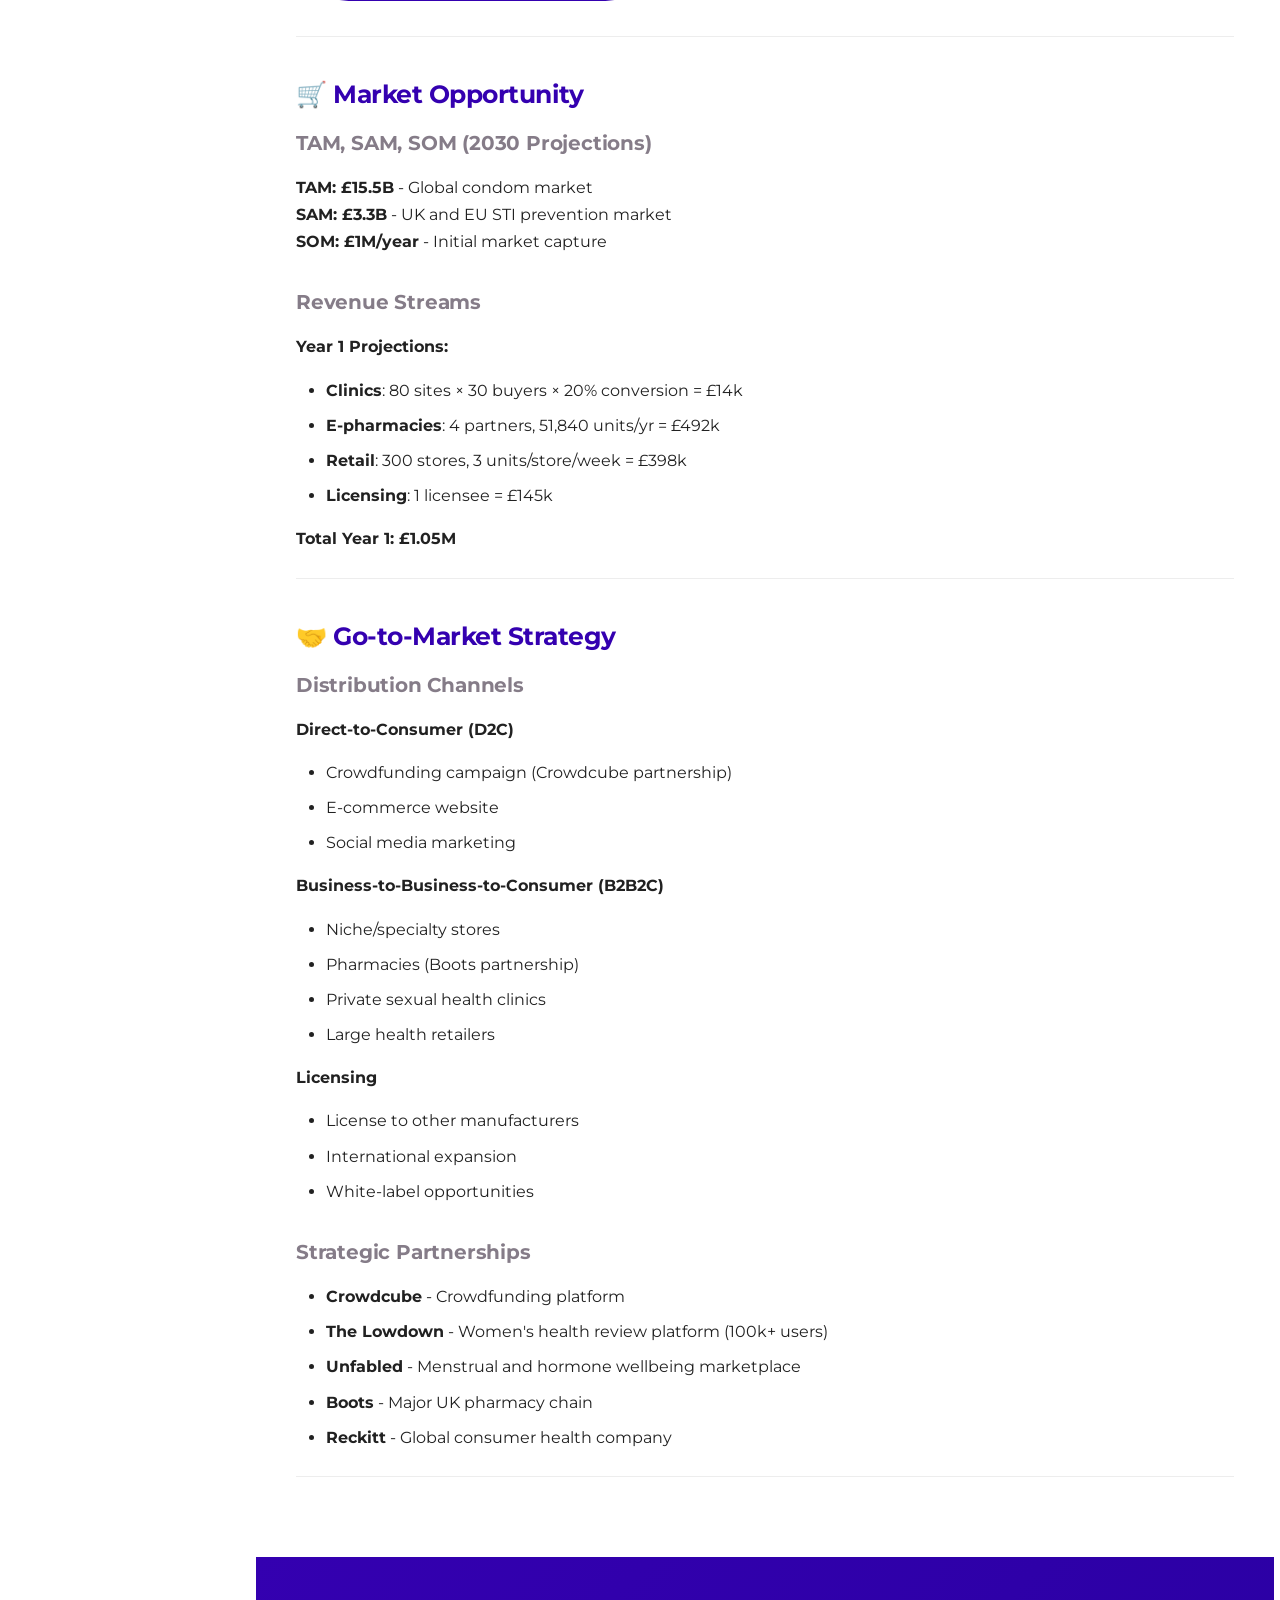
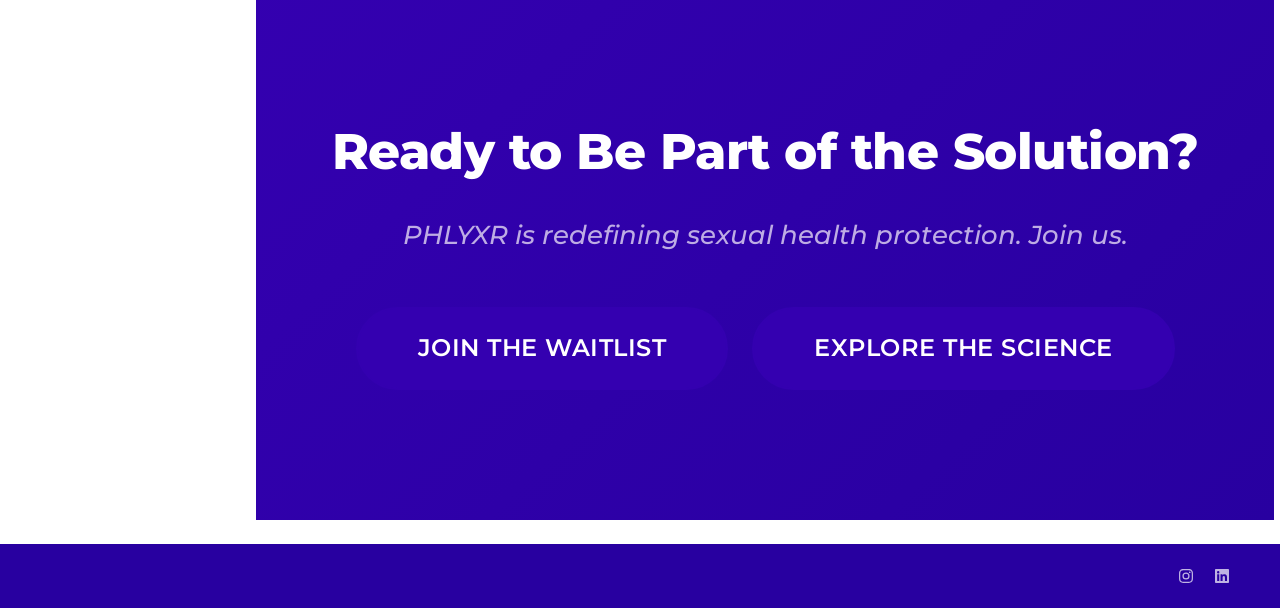
==== commit 64b9f4fa: "CTA button change back" ====
--- a/site/our-solution/index.html
+++ b/site/our-solution/index.html
@@ -1336,7 +1336,7 @@
 <p>PHLYXR is redefining sexual health protection. Join us.</p>
 <div style="text-align: center; margin: 2rem 0;">
 <a href="../index.md#waitlist" class="cta-button">Join the Waitlist</a>
-<a href="science.md" class="cta-button.secondary">Explore the Science</a>
+<a href="science.md" class="cta-button secondary">Explore the Science</a>
 </div>
 </div>
 
--- a/site/stylesheets/extra.css
+++ b/site/stylesheets/extra.css
@@ -92,11 +92,11 @@
   transform: translateY(-2px);
   box-shadow: 0 5px 15px rgba(52, 0, 176, 0.3);
   color: var(--phlyxr-white) !important;
-}.cta-button.secondary {
-  background-color: rgba(52, 0, 176, 0.3);
+}.cta-button secondary {
+  background-color: transparent;);
   color: var(--phlyxr-primary) !important;
   border: 2px solid var(--phlyxr-primary);
-}.cta-button.secondary:hover {
+}.cta-button secondary:hover {
   background-color: var(--phlyxr-primary);
   color: var(--phlyxr-white) !important;
 }.cta-button.large {
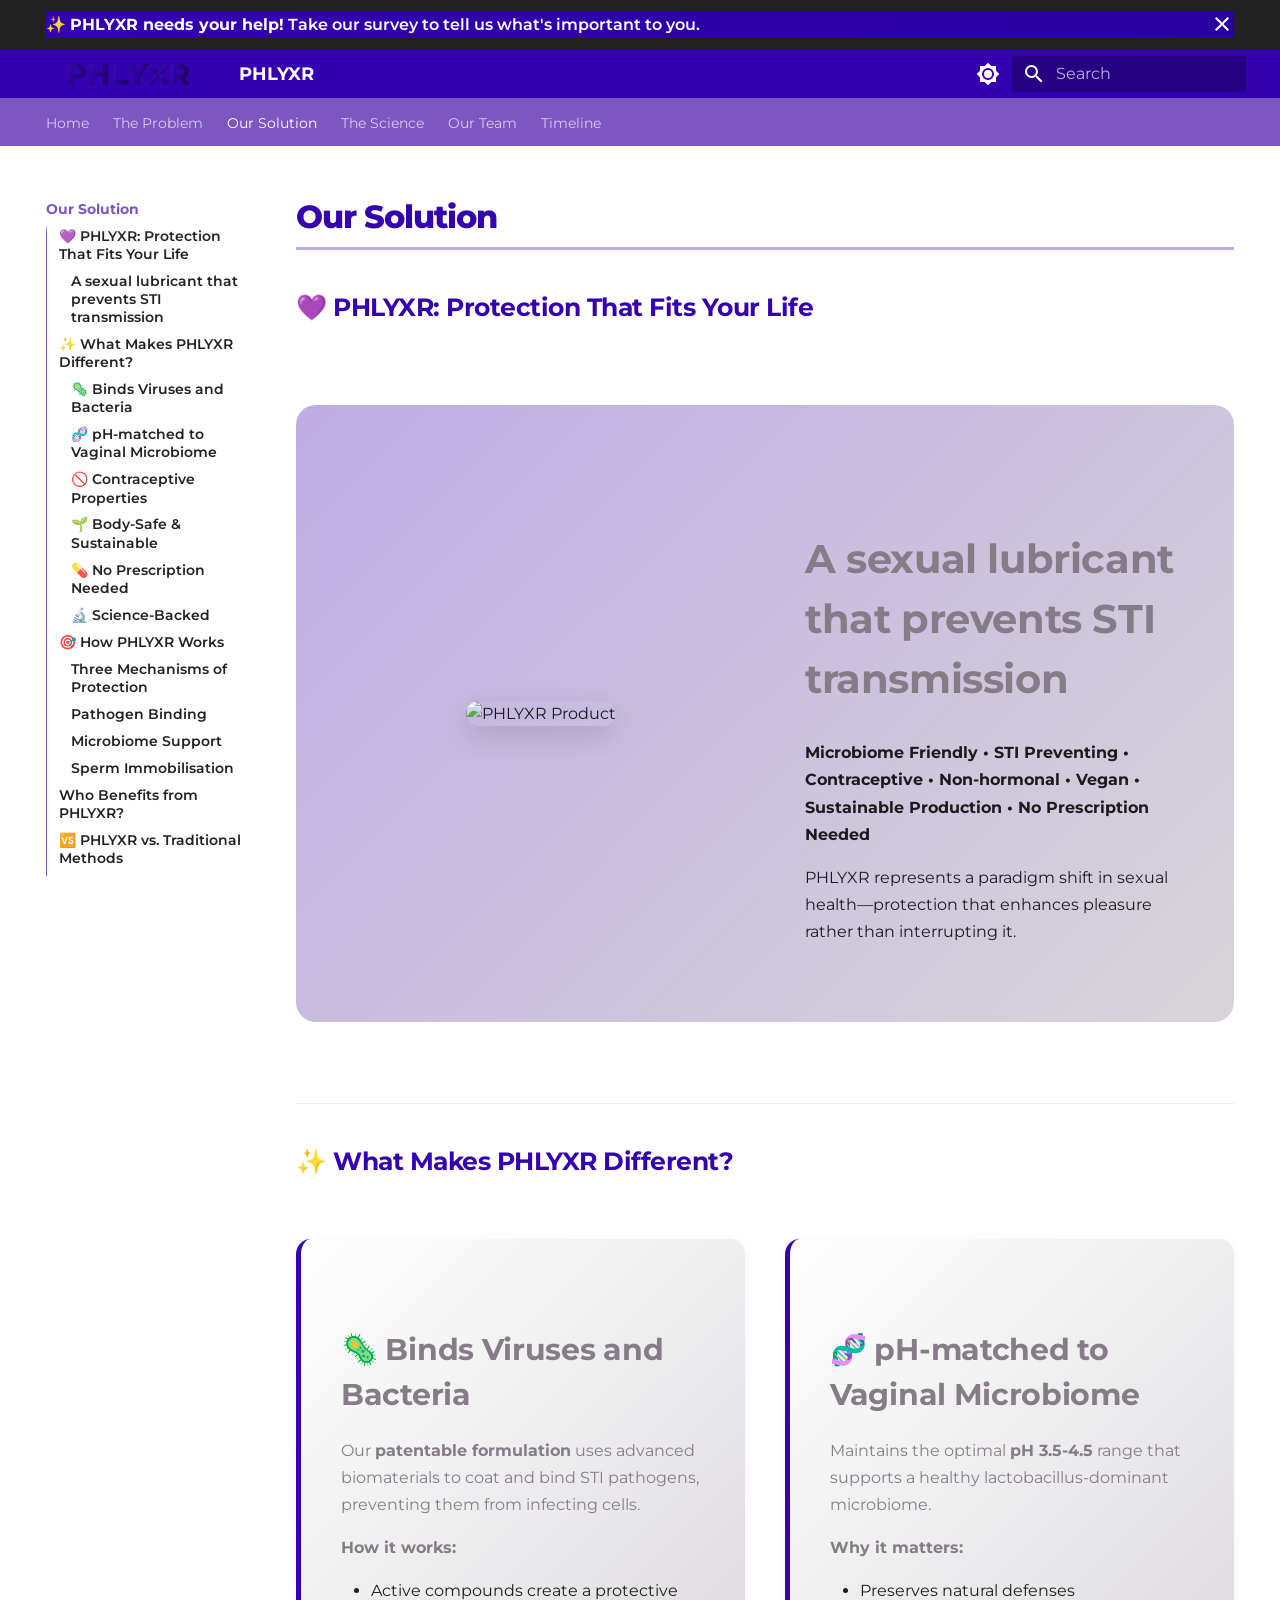
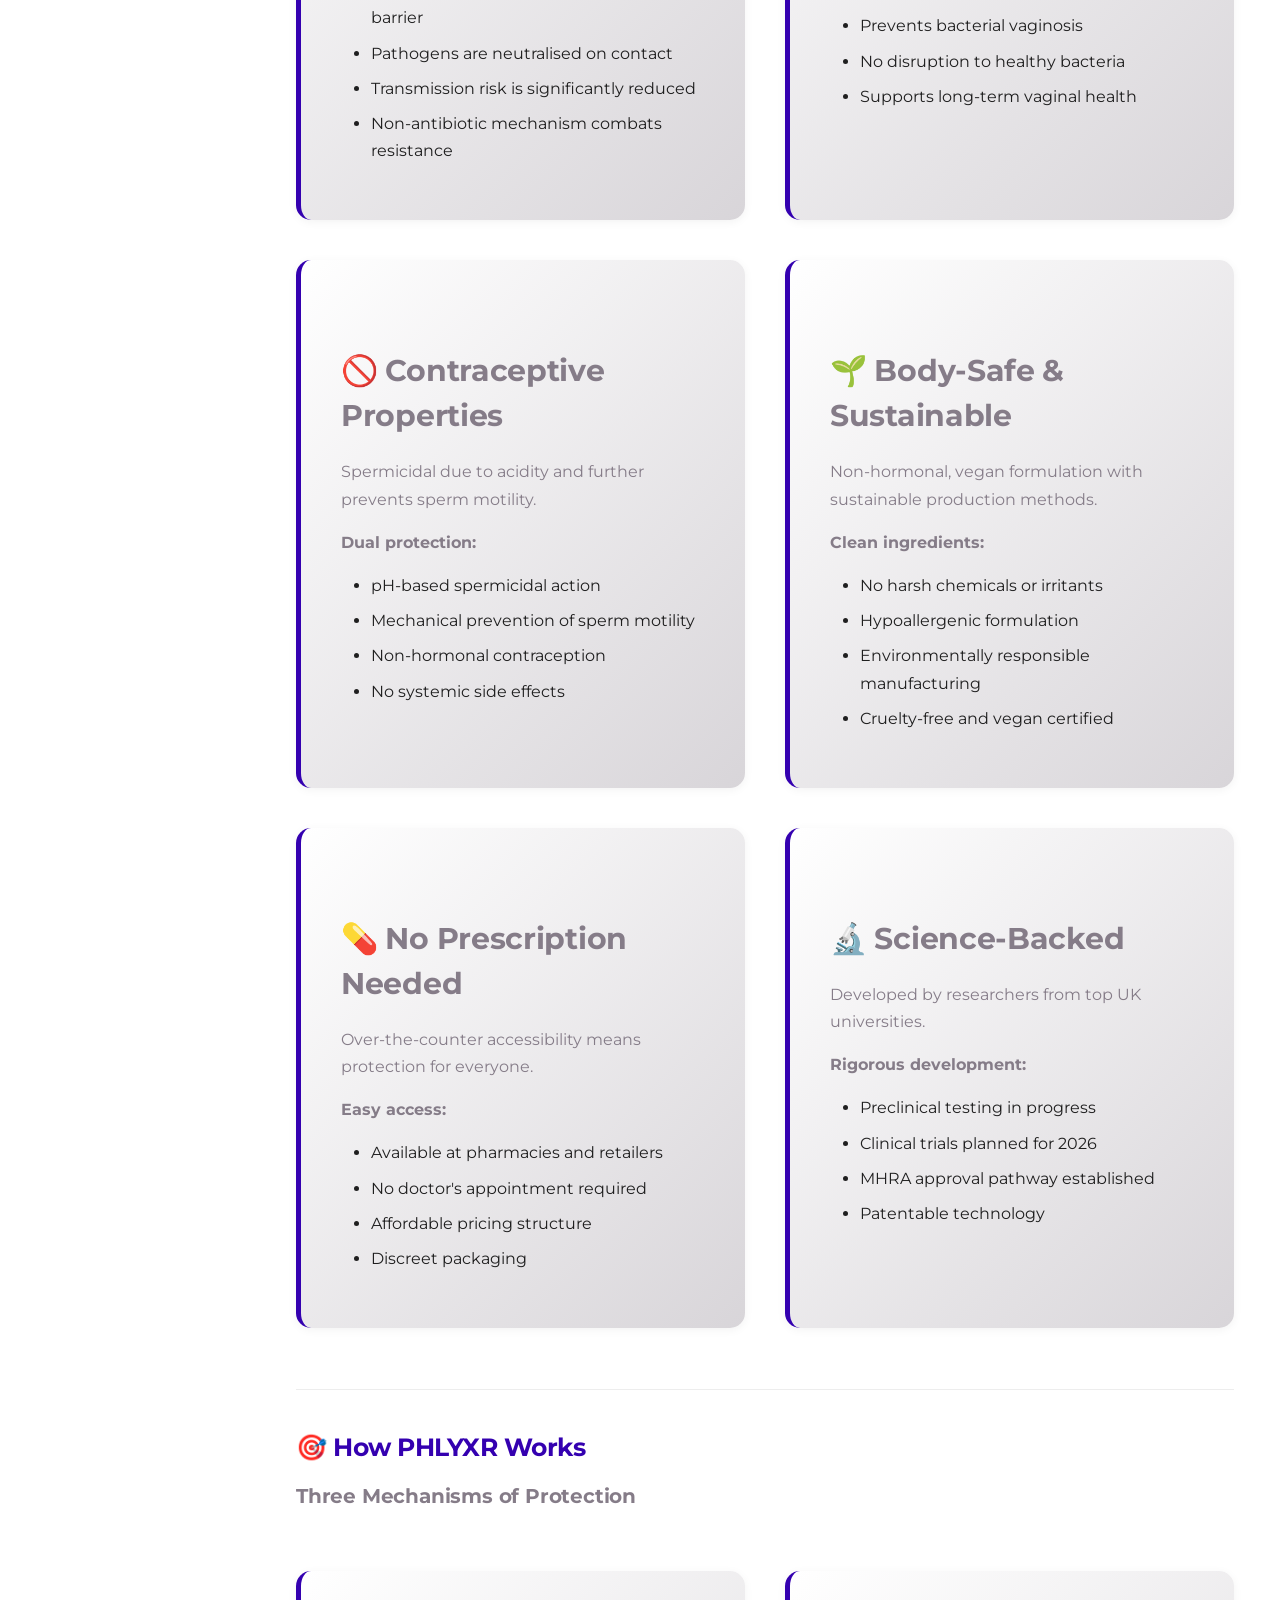
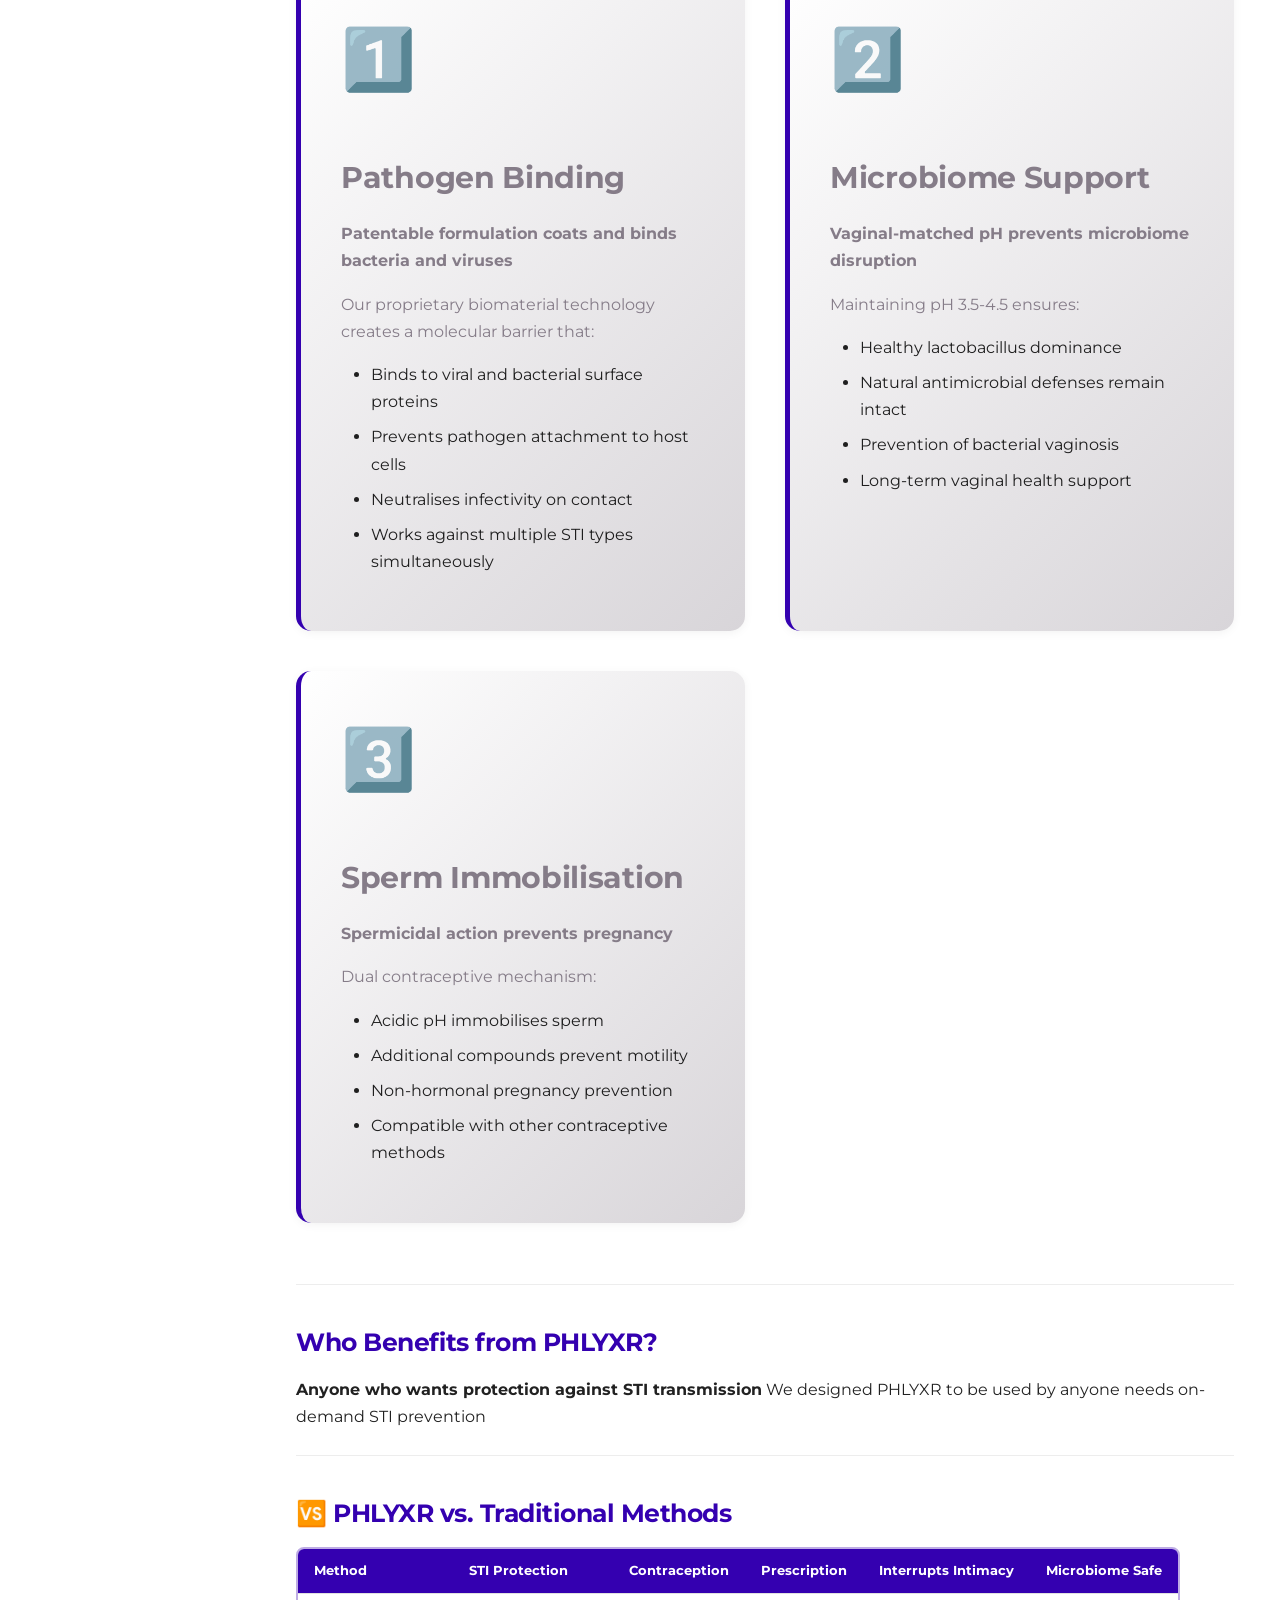
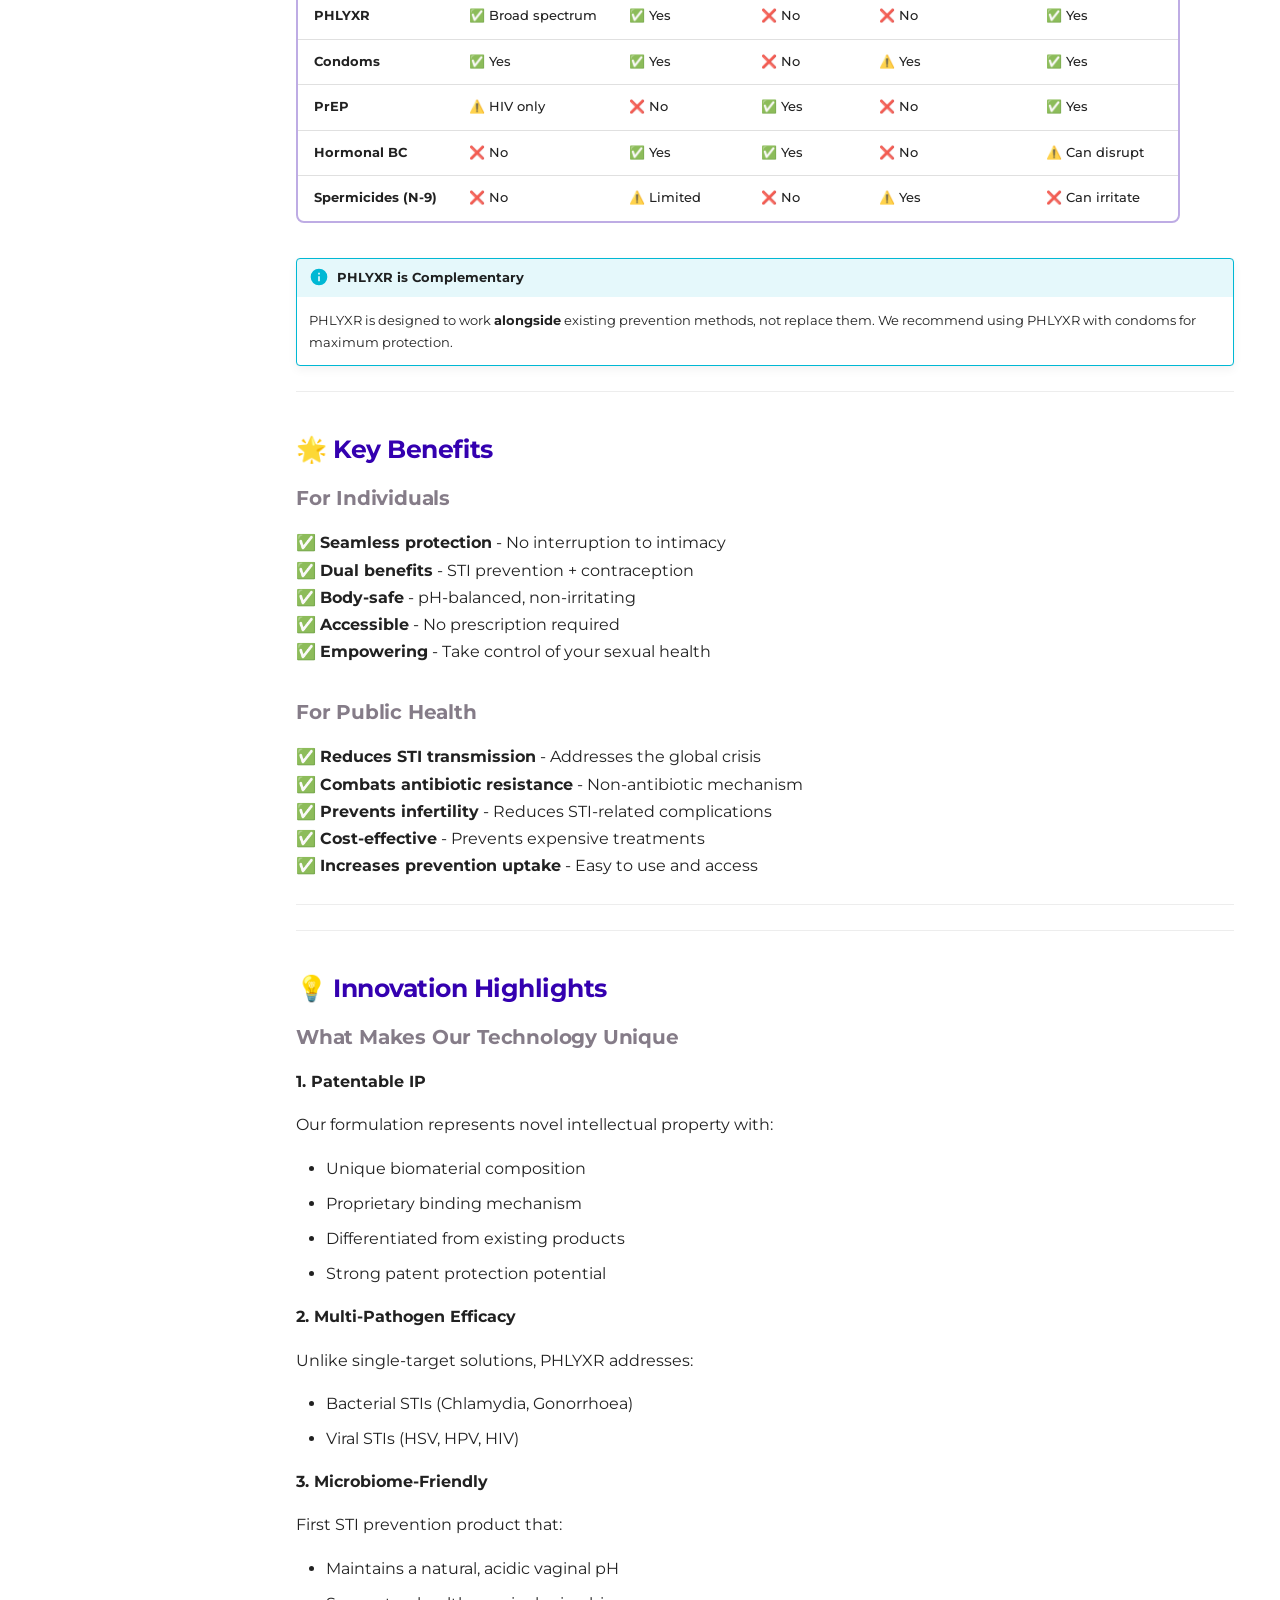
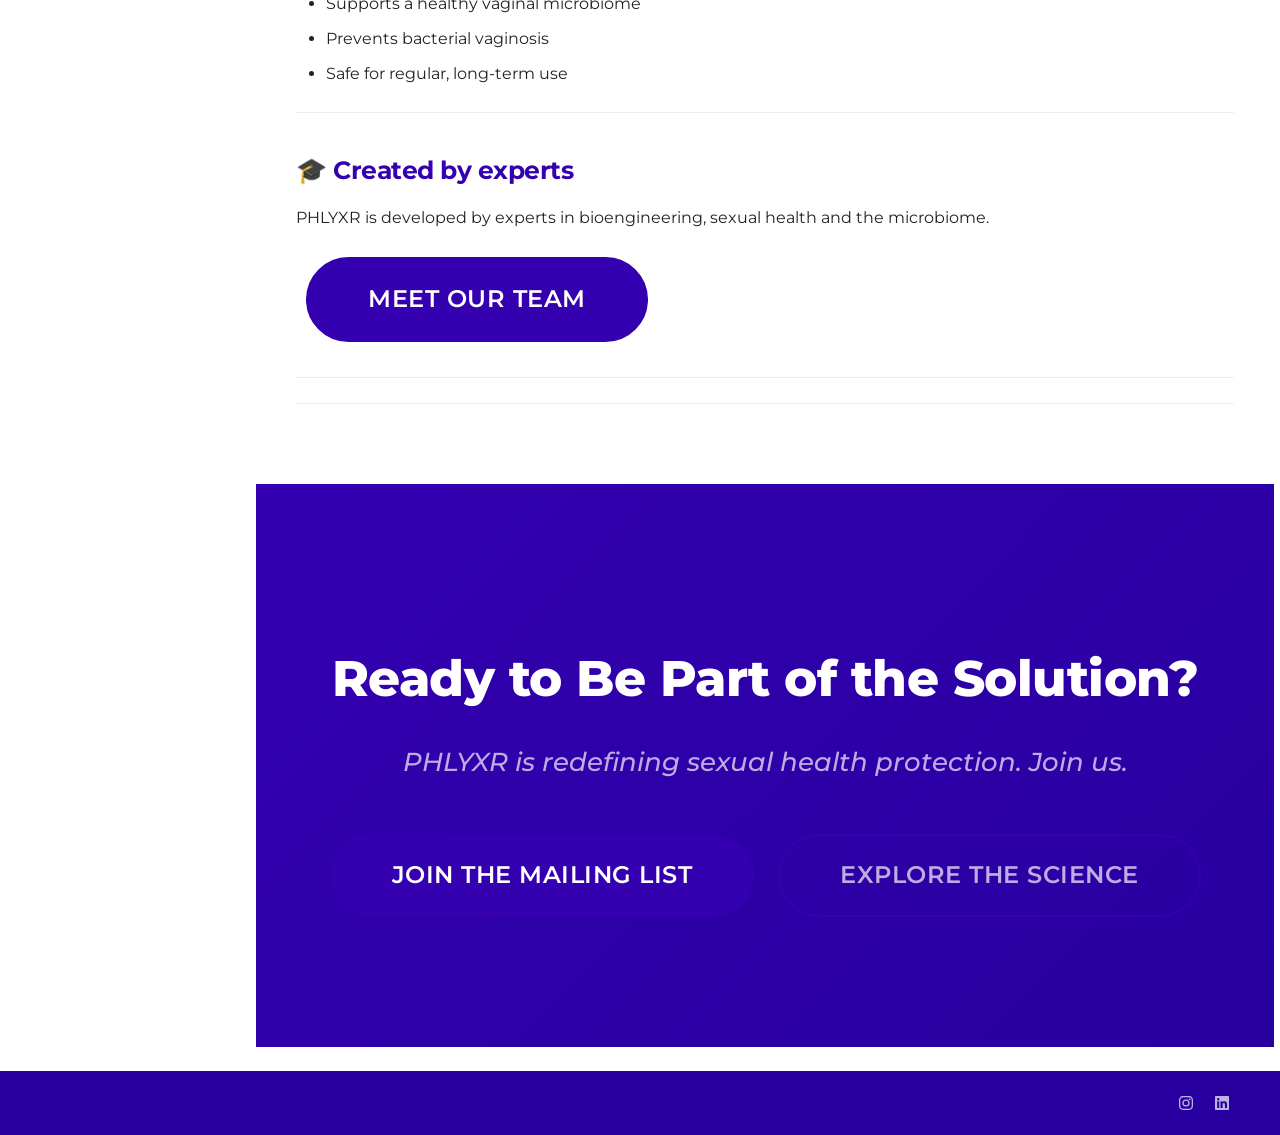
==== commit 73101b1d: "major edits to content" ====
--- a/site/our-solution/index.html
+++ b/site/our-solution/index.html
@@ -561,7 +561,7 @@
   <a href="#ph-matched-to-vaginal-microbiome" class="md-nav__link">
     <span class="md-ellipsis">
       
-        🧬 pH Matched to Vaginal Microbiome
+        🧬 pH-matched to Vaginal Microbiome
       
     </span>
   </a>
@@ -663,10 +663,10 @@
 </li>
         
           <li class="md-nav__item">
-  <a href="#sperm-immobilization" class="md-nav__link">
-    <span class="md-ellipsis">
-      
-        Sperm Immobilization
+  <a href="#sperm-immobilisation" class="md-nav__link">
+    <span class="md-ellipsis">
+      
+        Sperm Immobilisation
       
     </span>
   </a>
@@ -679,22 +679,55 @@
 </li>
       
         <li class="md-nav__item">
-  <a href="#target-market" class="md-nav__link">
-    <span class="md-ellipsis">
-      
-        📊 Target Market
-      
-    </span>
-  </a>
-  
-    <nav class="md-nav" aria-label="📊 Target Market">
+  <a href="#who-benefits-from-phlyxr" class="md-nav__link">
+    <span class="md-ellipsis">
+      
+        Who Benefits from PHLYXR?
+      
+    </span>
+  </a>
+  
+</li>
+      
+        <li class="md-nav__item">
+  <a href="#phlyxr-vs-traditional-methods" class="md-nav__link">
+    <span class="md-ellipsis">
+      
+        🆚 PHLYXR vs. Traditional Methods
+      
+    </span>
+  </a>
+  
+</li>
+      
+        <li class="md-nav__item">
+  <a href="#key-benefits" class="md-nav__link">
+    <span class="md-ellipsis">
+      
+        🌟 Key Benefits
+      
+    </span>
+  </a>
+  
+    <nav class="md-nav" aria-label="🌟 Key Benefits">
       <ul class="md-nav__list">
         
           <li class="md-nav__item">
-  <a href="#who-benefits-from-phlyxr" class="md-nav__link">
-    <span class="md-ellipsis">
-      
-        Who Benefits from PHLYXR?
+  <a href="#for-individuals" class="md-nav__link">
+    <span class="md-ellipsis">
+      
+        For Individuals
+      
+    </span>
+  </a>
+  
+</li>
+        
+          <li class="md-nav__item">
+  <a href="#for-public-health" class="md-nav__link">
+    <span class="md-ellipsis">
+      
+        For Public Health
       
     </span>
   </a>
@@ -707,44 +740,22 @@
 </li>
       
         <li class="md-nav__item">
-  <a href="#phlyxr-vs-traditional-methods" class="md-nav__link">
-    <span class="md-ellipsis">
-      
-        🆚 PHLYXR vs. Traditional Methods
-      
-    </span>
-  </a>
-  
-</li>
-      
-        <li class="md-nav__item">
-  <a href="#key-benefits" class="md-nav__link">
-    <span class="md-ellipsis">
-      
-        🌟 Key Benefits
-      
-    </span>
-  </a>
-  
-    <nav class="md-nav" aria-label="🌟 Key Benefits">
+  <a href="#innovation-highlights" class="md-nav__link">
+    <span class="md-ellipsis">
+      
+        💡 Innovation Highlights
+      
+    </span>
+  </a>
+  
+    <nav class="md-nav" aria-label="💡 Innovation Highlights">
       <ul class="md-nav__list">
         
           <li class="md-nav__item">
-  <a href="#for-individuals" class="md-nav__link">
-    <span class="md-ellipsis">
-      
-        For Individuals
-      
-    </span>
-  </a>
-  
-</li>
-        
-          <li class="md-nav__item">
-  <a href="#for-public-health" class="md-nav__link">
-    <span class="md-ellipsis">
-      
-        For Public Health
+  <a href="#what-makes-our-technology-unique" class="md-nav__link">
+    <span class="md-ellipsis">
+      
+        What Makes Our Technology Unique
       
     </span>
   </a>
@@ -757,147 +768,13 @@
 </li>
       
         <li class="md-nav__item">
-  <a href="#development-status" class="md-nav__link">
-    <span class="md-ellipsis">
-      
-        🔬 Development Status
-      
-    </span>
-  </a>
-  
-    <nav class="md-nav" aria-label="🔬 Development Status">
-      <ul class="md-nav__list">
-        
-          <li class="md-nav__item">
-  <a href="#where-we-are-now" class="md-nav__link">
-    <span class="md-ellipsis">
-      
-        Where We Are Now
-      
-    </span>
-  </a>
-  
-</li>
-        
-      </ul>
-    </nav>
-  
-</li>
-      
-        <li class="md-nav__item">
-  <a href="#innovation-highlights" class="md-nav__link">
-    <span class="md-ellipsis">
-      
-        💡 Innovation Highlights
-      
-    </span>
-  </a>
-  
-    <nav class="md-nav" aria-label="💡 Innovation Highlights">
-      <ul class="md-nav__list">
-        
-          <li class="md-nav__item">
-  <a href="#what-makes-our-technology-unique" class="md-nav__link">
-    <span class="md-ellipsis">
-      
-        What Makes Our Technology Unique
-      
-    </span>
-  </a>
-  
-</li>
-        
-      </ul>
-    </nav>
-  
-</li>
-      
-        <li class="md-nav__item">
-  <a href="#backed-by-leading-institutions" class="md-nav__link">
-    <span class="md-ellipsis">
-      
-        🎓 Backed by Leading Institutions
-      
-    </span>
-  </a>
-  
-</li>
-      
-        <li class="md-nav__item">
-  <a href="#market-opportunity" class="md-nav__link">
-    <span class="md-ellipsis">
-      
-        🛒 Market Opportunity
-      
-    </span>
-  </a>
-  
-    <nav class="md-nav" aria-label="🛒 Market Opportunity">
-      <ul class="md-nav__list">
-        
-          <li class="md-nav__item">
-  <a href="#tam-sam-som-2030-projections" class="md-nav__link">
-    <span class="md-ellipsis">
-      
-        TAM, SAM, SOM (2030 Projections)
-      
-    </span>
-  </a>
-  
-</li>
-        
-          <li class="md-nav__item">
-  <a href="#revenue-streams" class="md-nav__link">
-    <span class="md-ellipsis">
-      
-        Revenue Streams
-      
-    </span>
-  </a>
-  
-</li>
-        
-      </ul>
-    </nav>
-  
-</li>
-      
-        <li class="md-nav__item">
-  <a href="#go-to-market-strategy" class="md-nav__link">
-    <span class="md-ellipsis">
-      
-        🤝 Go-to-Market Strategy
-      
-    </span>
-  </a>
-  
-    <nav class="md-nav" aria-label="🤝 Go-to-Market Strategy">
-      <ul class="md-nav__list">
-        
-          <li class="md-nav__item">
-  <a href="#distribution-channels" class="md-nav__link">
-    <span class="md-ellipsis">
-      
-        Distribution Channels
-      
-    </span>
-  </a>
-  
-</li>
-        
-          <li class="md-nav__item">
-  <a href="#strategic-partnerships" class="md-nav__link">
-    <span class="md-ellipsis">
-      
-        Strategic Partnerships
-      
-    </span>
-  </a>
-  
-</li>
-        
-      </ul>
-    </nav>
+  <a href="#created-by-experts" class="md-nav__link">
+    <span class="md-ellipsis">
+      
+        🎓 Created by experts
+      
+    </span>
+  </a>
   
 </li>
       
@@ -1022,7 +899,7 @@
 <h2 id="phlyxr-protection-that-fits-your-life">💜 PHLYXR: Protection That Fits Your Life</h2>
 <div class="product-showcase">
 <div class="product-image">
-<img src="assets/mockup-1.png" alt="PHLYXR Product" class="mockup-image">
+<img src="/assets/mockup-1.png" alt="PHLYXR Product" class="mockup-image">
 </div>
 <div class="product-features">
 <h3 id="a-sexual-lubricant-that-prevents-sti-transmission"><strong>A sexual lubricant that prevents STI transmission</strong></h3>
@@ -1039,14 +916,14 @@
 <p><strong>How it works:</strong></p>
 <ul>
 <li>Active compounds create a protective barrier</li>
-<li>Pathogens are neutralized on contact</li>
+<li>Pathogens are neutralised on contact</li>
 <li>Transmission risk is significantly reduced</li>
 <li>Non-antibiotic mechanism combats resistance</li>
 </ul>
 </div>
 <div class="feature-card">
-<h3 id="ph-matched-to-vaginal-microbiome">🧬 <strong>pH Matched to Vaginal Microbiome</strong></h3>
-<p>Maintains the optimal <strong>pH 3.5-4.5</strong> range that supports healthy lactobacillus-dominant flora.</p>
+<h3 id="ph-matched-to-vaginal-microbiome">🧬 <strong>pH-matched to Vaginal Microbiome</strong></h3>
+<p>Maintains the optimal <strong>pH 3.5-4.5</strong> range that supports a healthy lactobacillus-dominant microbiome.</p>
 <p><strong>Why it matters:</strong></p>
 <ul>
 <li>Preserves natural defenses</li>
@@ -1085,18 +962,18 @@
 <li>Available at pharmacies and retailers</li>
 <li>No doctor's appointment required</li>
 <li>Affordable pricing structure</li>
-<li>Discreet packaging and delivery</li>
+<li>Discreet packaging</li>
 </ul>
 </div>
 <div class="feature-card">
 <h3 id="science-backed">🔬 <strong>Science-Backed</strong></h3>
-<p>Developed by leading researchers from top UK universities.</p>
+<p>Developed by researchers from top UK universities.</p>
 <p><strong>Rigorous development:</strong></p>
 <ul>
 <li>Preclinical testing in progress</li>
 <li>Clinical trials planned for 2026</li>
 <li>MHRA approval pathway established</li>
-<li>Patent-pending technology</li>
+<li>Patentable technology</li>
 </ul>
 </div>
 </div>
@@ -1112,7 +989,7 @@
 <ul>
 <li>Binds to viral and bacterial surface proteins</li>
 <li>Prevents pathogen attachment to host cells</li>
-<li>Neutralizes infectivity on contact</li>
+<li>Neutralises infectivity on contact</li>
 <li>Works against multiple STI types simultaneously</li>
 </ul>
 </div>
@@ -1130,11 +1007,11 @@
 </div>
 <div class="feature-card">
 <div class="feature-icon">3️⃣</div>
-<h3 id="sperm-immobilization"><strong>Sperm Immobilization</strong></h3>
+<h3 id="sperm-immobilisation"><strong>Sperm Immobilisation</strong></h3>
 <p><strong>Spermicidal action prevents pregnancy</strong></p>
 <p>Dual contraceptive mechanism:</p>
 <ul>
-<li>Acidic pH immobilizes sperm</li>
+<li>Acidic pH immobilises sperm</li>
 <li>Additional compounds prevent motility</li>
 <li>Non-hormonal pregnancy prevention</li>
 <li>Compatible with other contraceptive methods</li>
@@ -1142,23 +1019,9 @@
 </div>
 </div>
 <hr />
-<h2 id="target-market">📊 Target Market</h2>
-<h3 id="who-benefits-from-phlyxr"><strong>Who Benefits from PHLYXR?</strong></h3>
-<p><strong>Primary: Women aged 15-40, sexually active</strong></p>
-<p>This demographic shows:</p>
-<ul>
-<li><strong>Increased STI risk</strong> - Accounts for &gt;50% of Chlamydia and Gonorrhoea cases</li>
-<li><strong>Higher lubricant usage</strong> - Purchases more lubricant than condoms</li>
-<li><strong>Preference for non-hormonal products</strong> - Seeks non-irritating, body-safe solutions</li>
-<li><strong>Health-conscious</strong> - Values science-backed sexual health innovations</li>
-</ul>
-<p><strong>Secondary audiences:</strong></p>
-<ul>
-<li>Couples in non-monogamous relationships</li>
-<li>Individuals with multiple partners</li>
-<li>People seeking hormone-free contraception</li>
-<li>Anyone wanting additional STI protection</li>
-</ul>
+<h2 id="who-benefits-from-phlyxr"><strong>Who Benefits from PHLYXR?</strong></h2>
+<p><strong>Anyone who wants protection against STI transmission</strong>
+We designed PHLYXR to be used by anyone needs on-demand STI prevention</p>
 <hr />
 <h2 id="phlyxr-vs-traditional-methods">🆚 PHLYXR vs. Traditional Methods</h2>
 <table>
@@ -1234,20 +1097,29 @@
 ✅ <strong>Cost-effective</strong> - Prevents expensive treatments<br />
 ✅ <strong>Increases prevention uptake</strong> - Easy to use and access</p>
 <hr />
-<h2 id="development-status">🔬 Development Status</h2>
-<h3 id="where-we-are-now"><strong>Where We Are Now</strong></h3>
-<p><strong>Current Phase: Q4 2025 - Q1 2026</strong></p>
-<p>🔄 <strong>Preclinical in vitro testing</strong> - Testing efficacy against STI pathogens<br />
-🔄 <strong>Formula refinement</strong> - Optimizing texture, pH, and active ingredients<br />
-📋 <strong>Patent searches</strong> - Ensuring IP protection</p>
-<p><strong>Completed:</strong></p>
-<p>✅ MVP Creation (Q1 2025)<br />
-✅ Rheological testing and characterisation (Q2/Q3 2025)</p>
-<p><strong>Next Steps:</strong></p>
-<p>📅 <strong>Q2 2026</strong> - Patent filing &amp; production scaling<br />
-📅 <strong>Q3-Q4 2026</strong> - Clinical trials at identified CRO &amp; MHRA approval<br />
-🎯 <strong>Q4 2027</strong> - Product launch</p>
-<p><a class="cta-button" href="../timeline/">View Full Timeline</a></p>
+<!--## 🔬 Development Status
+
+### **Where We Are Now**
+
+**Current Phase: Q4 2025 - Q1 2026**
+
+🔄 **Preclinical in vitro testing** - Testing efficacy against STI pathogens  
+🔄 **Formula refinement** - Optimising texture, pH, and active ingredients  
+📋 **Funding applications** - Grant applications for continued development
+
+**Completed:**
+
+✅ MVP Creation (Q1 2025)  
+✅ Rheological testing and characterisation (Q2/Q3 2025)
+
+**Next Steps:**
+
+📅 **Q2 2026** - Patent filing & production scaling  
+📅 **Q3 2026 - Q3 2027** - Clinical trials & MHRA approval  
+🎯 **Q4 2027** - Product launch
+
+[View Full Timeline](timeline.md){.cta-button }
+-->
 <hr />
 <h2 id="innovation-highlights">💡 Innovation Highlights</h2>
 <h3 id="what-makes-our-technology-unique"><strong>What Makes Our Technology Unique</strong></h3>
@@ -1263,80 +1135,80 @@
 <p>Unlike single-target solutions, PHLYXR addresses:</p>
 <ul>
 <li>Bacterial STIs (Chlamydia, Gonorrhoea)</li>
-<li>Viral STIs (HSV, HPV, potentially HIV)</li>
-<li>Parasitic infections (Trichomoniasis)</li>
+<li>Viral STIs (HSV, HPV, HIV)</li>
 </ul>
 <p><strong>3. Microbiome-Friendly</strong></p>
 <p>First STI prevention product that:</p>
 <ul>
-<li>Maintains natural vaginal pH</li>
-<li>Supports healthy lactobacillus flora</li>
-<li>Prevents dysbiosis and BV</li>
+<li>Maintains a natural, acidic vaginal pH</li>
+<li>Supports a healthy vaginal microbiome</li>
+<li>Prevents bacterial vaginosis</li>
 <li>Safe for regular, long-term use</li>
 </ul>
 <hr />
-<h2 id="backed-by-leading-institutions">🎓 Backed by Leading Institutions</h2>
-<p>PHLYXR is developed by experts from:</p>
-<ul>
-<li><strong>Imperial College London</strong> - STI Microbiota Research</li>
-<li><strong>University of Edinburgh</strong> - Biomedical Sciences</li>
-<li><strong>University of Leeds</strong> - Biomaterial Engineering</li>
-<li><strong>University of Manchester</strong> - Clinical Research</li>
-<li><strong>University of Reading</strong> - Women's Health</li>
-</ul>
+<h2 id="created-by-experts">🎓 Created by experts</h2>
+<p>PHLYXR is developed by experts in bioengineering, sexual health and the microbiome.</p>
 <p><a class="cta-button" href="../team/">Meet Our Team</a></p>
 <hr />
-<h2 id="market-opportunity">🛒 Market Opportunity</h2>
-<h3 id="tam-sam-som-2030-projections"><strong>TAM, SAM, SOM (2030 Projections)</strong></h3>
-<p><strong>TAM: £15.5B</strong> - Global condom market<br />
-<strong>SAM: £3.3B</strong> - UK and EU STI prevention market<br />
-<strong>SOM: £1M/year</strong> - Initial market capture</p>
-<h3 id="revenue-streams"><strong>Revenue Streams</strong></h3>
-<p><strong>Year 1 Projections:</strong></p>
-<ul>
-<li><strong>Clinics</strong>: 80 sites × 30 buyers × 20% conversion = £14k</li>
-<li><strong>E-pharmacies</strong>: 4 partners, 51,840 units/yr = £492k</li>
-<li><strong>Retail</strong>: 300 stores, 3 units/store/week = £398k</li>
-<li><strong>Licensing</strong>: 1 licensee = £145k</li>
-</ul>
-<p><strong>Total Year 1: £1.05M</strong></p>
-<hr />
-<h2 id="go-to-market-strategy">🤝 Go-to-Market Strategy</h2>
-<h3 id="distribution-channels"><strong>Distribution Channels</strong></h3>
-<p><strong>Direct-to-Consumer (D2C)</strong></p>
-<ul>
-<li>Crowdfunding campaign (Crowdcube partnership)</li>
-<li>E-commerce website</li>
-<li>Social media marketing</li>
-</ul>
-<p><strong>Business-to-Business-to-Consumer (B2B2C)</strong></p>
-<ul>
-<li>Niche/specialty stores</li>
-<li>Pharmacies (Boots partnership)</li>
-<li>Private sexual health clinics</li>
-<li>Large health retailers</li>
-</ul>
-<p><strong>Licensing</strong></p>
-<ul>
-<li>License to other manufacturers</li>
-<li>International expansion</li>
-<li>White-label opportunities</li>
-</ul>
-<h3 id="strategic-partnerships"><strong>Strategic Partnerships</strong></h3>
-<ul>
-<li><strong>Crowdcube</strong> - Crowdfunding platform</li>
-<li><strong>The Lowdown</strong> - Women's health review platform (100k+ users)</li>
-<li><strong>Unfabled</strong> - Menstrual and hormone wellbeing marketplace</li>
-<li><strong>Boots</strong> - Major UK pharmacy chain</li>
-<li><strong>Reckitt</strong> - Global consumer health company</li>
-</ul>
+<!--## 🛒 Market Opportunity
+
+### **TAM, SAM, SOM (2030 Projections)**
+
+**TAM: £15.5B** - Global condom market  
+**SAM: £3.3B** - UK and EU STI prevention market  
+**SOM: £2.5M/year** - Initial market capture
+
+### **Revenue Streams**
+
+**Year 1 Projections:**
+
+- **Clinics**: 80 sites × 30 buyers × 20% conversion = £14k
+- **E-pharmacies**: 4 partners, 51,840 units/yr = £492k
+- **Retail**: 300 stores, 3 units/store/week = £398k
+- **Licensing**: 1 licensee = £145k
+
+**Total Year 1: £1.05M**
+
+---
+
+## 🤝 Go-to-Market Strategy
+
+### **Distribution Channels**
+
+**Direct-to-Consumer (D2C)**
+
+- Crowdfunding campaign (Crowdcube partnership)
+- E-commerce website
+- Social media marketing
+
+**Business-to-Business-to-Consumer (B2B2C)**
+
+- Niche/specialty stores
+- Pharmacies (Boots partnership)
+- Private sexual health clinics
+- Large health retailers
+
+**Licensing**
+
+- License to other manufacturers
+- International expansion
+- White-label opportunities
+
+### **Strategic Partnerships**
+
+- **Crowdcube** - Crowdfunding platform
+- **The Lowdown** - Women's health review platform (100k+ users)
+- **Unfabled** - Menstrual and hormone wellbeing marketplace
+- **Boots** - Major UK pharmacy chain
+- **Reckitt** - Global consumer health company
+-->
 <hr />
 <div class="footer-cta">
 <h2 id="ready-to-be-part-of-the-solution">Ready to Be Part of the Solution?</h2>
 <p>PHLYXR is redefining sexual health protection. Join us.</p>
 <div style="text-align: center; margin: 2rem 0;">
-<a href="../index.md#waitlist" class="cta-button">Join the Waitlist</a>
-<a href="science.md" class="cta-button secondary">Explore the Science</a>
+<a href="../index.md#waitlist" class="cta-button">Join the Mailing list</a>
+<a href="/science.md" class="cta-button secondary">Explore the Science</a>
 </div>
 </div>
 
--- a/site/stylesheets/extra.css
+++ b/site/stylesheets/extra.css
@@ -32,7 +32,7 @@
    HERO SECTION
    ============================================ */.hero-section {
   background: linear-gradient(135deg, var(--phlyxr-light-gray) 0%, #C5C1C7 100%);
-  min-height: 85vh;
+  min-height: 20vh;
   display: flex;
   flex-direction: column;
   justify-content: center;
@@ -92,11 +92,11 @@
   transform: translateY(-2px);
   box-shadow: 0 5px 15px rgba(52, 0, 176, 0.3);
   color: var(--phlyxr-white) !important;
-}.cta-button secondary {
-  background-color: transparent;);
-  color: var(--phlyxr-primary) !important;
+}.cta-button.secondary {
+  background-color: transparent;
+  color: var(--phlyxr-light-purple) !important;
   border: 2px solid var(--phlyxr-primary);
-}.cta-button secondary:hover {
+}.cta-button.secondary:hover {
   background-color: var(--phlyxr-primary);
   color: var(--phlyxr-white) !important;
 }.cta-button.large {
